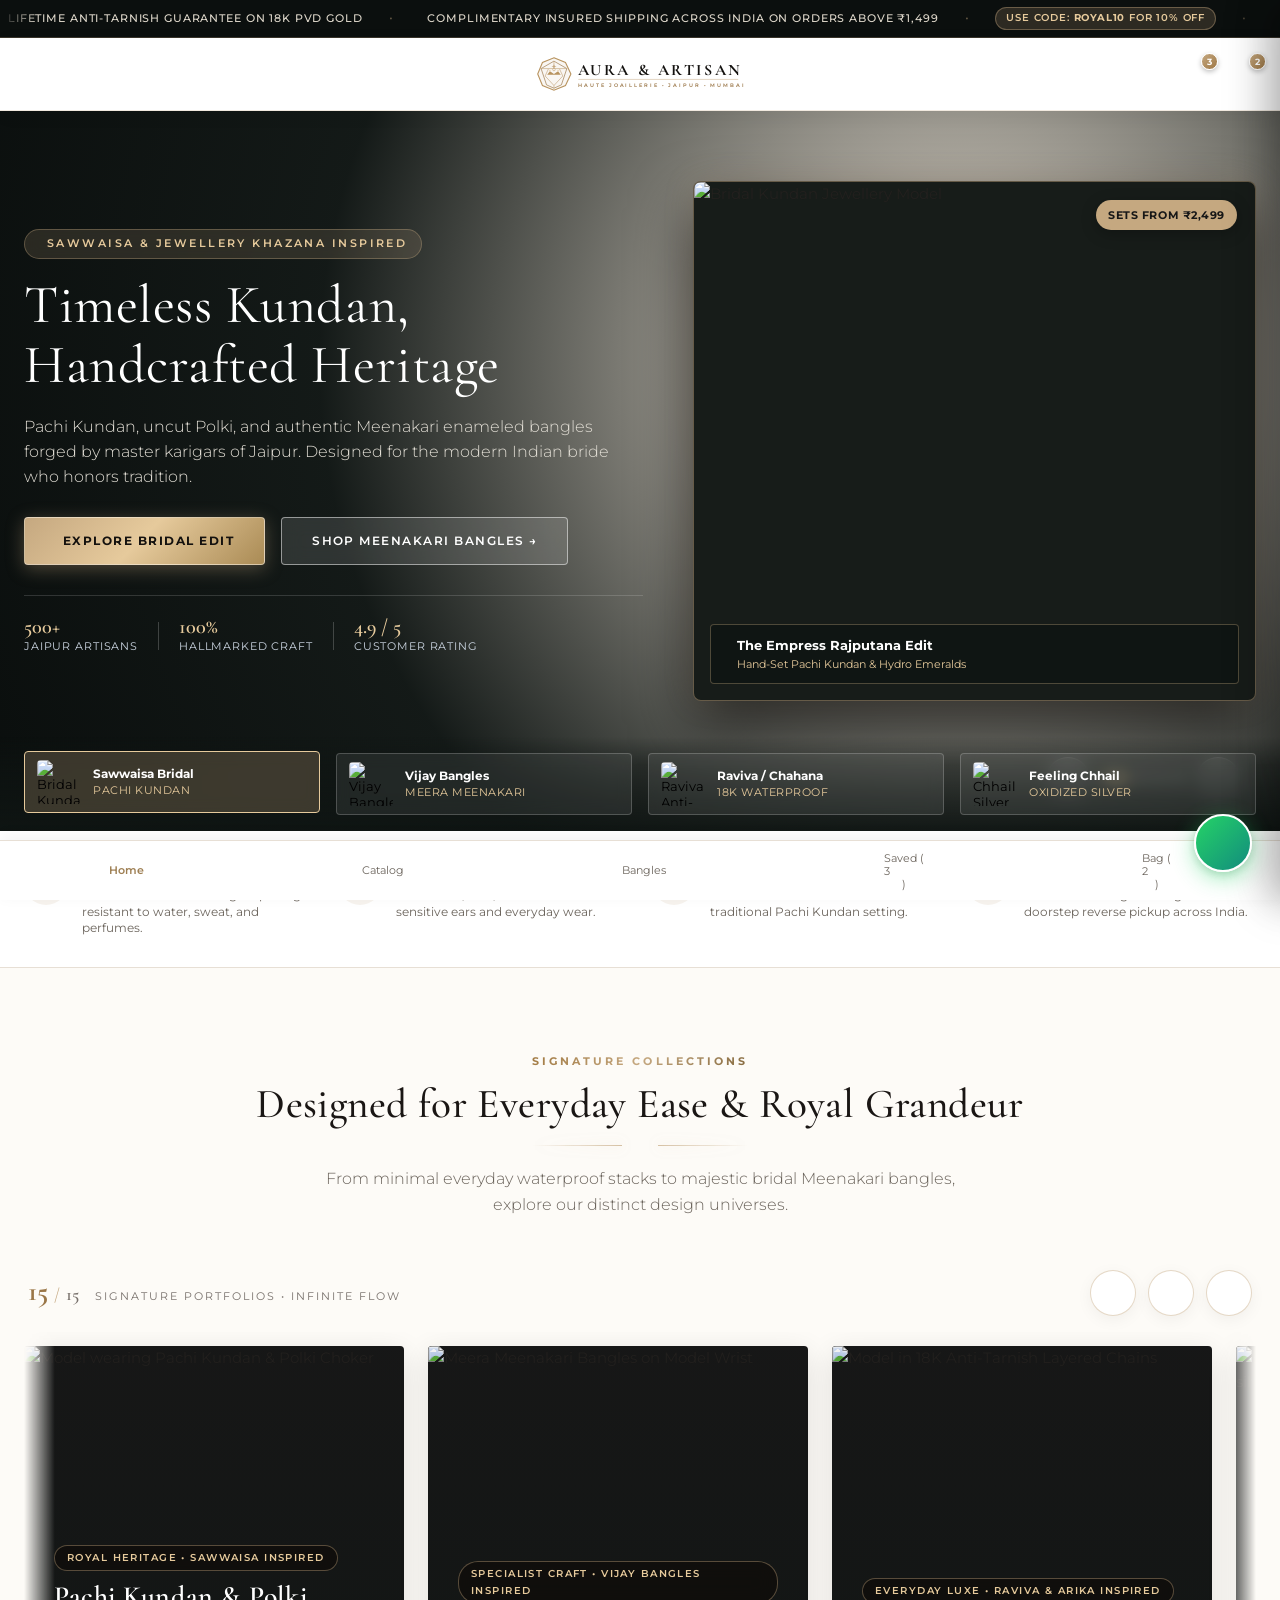
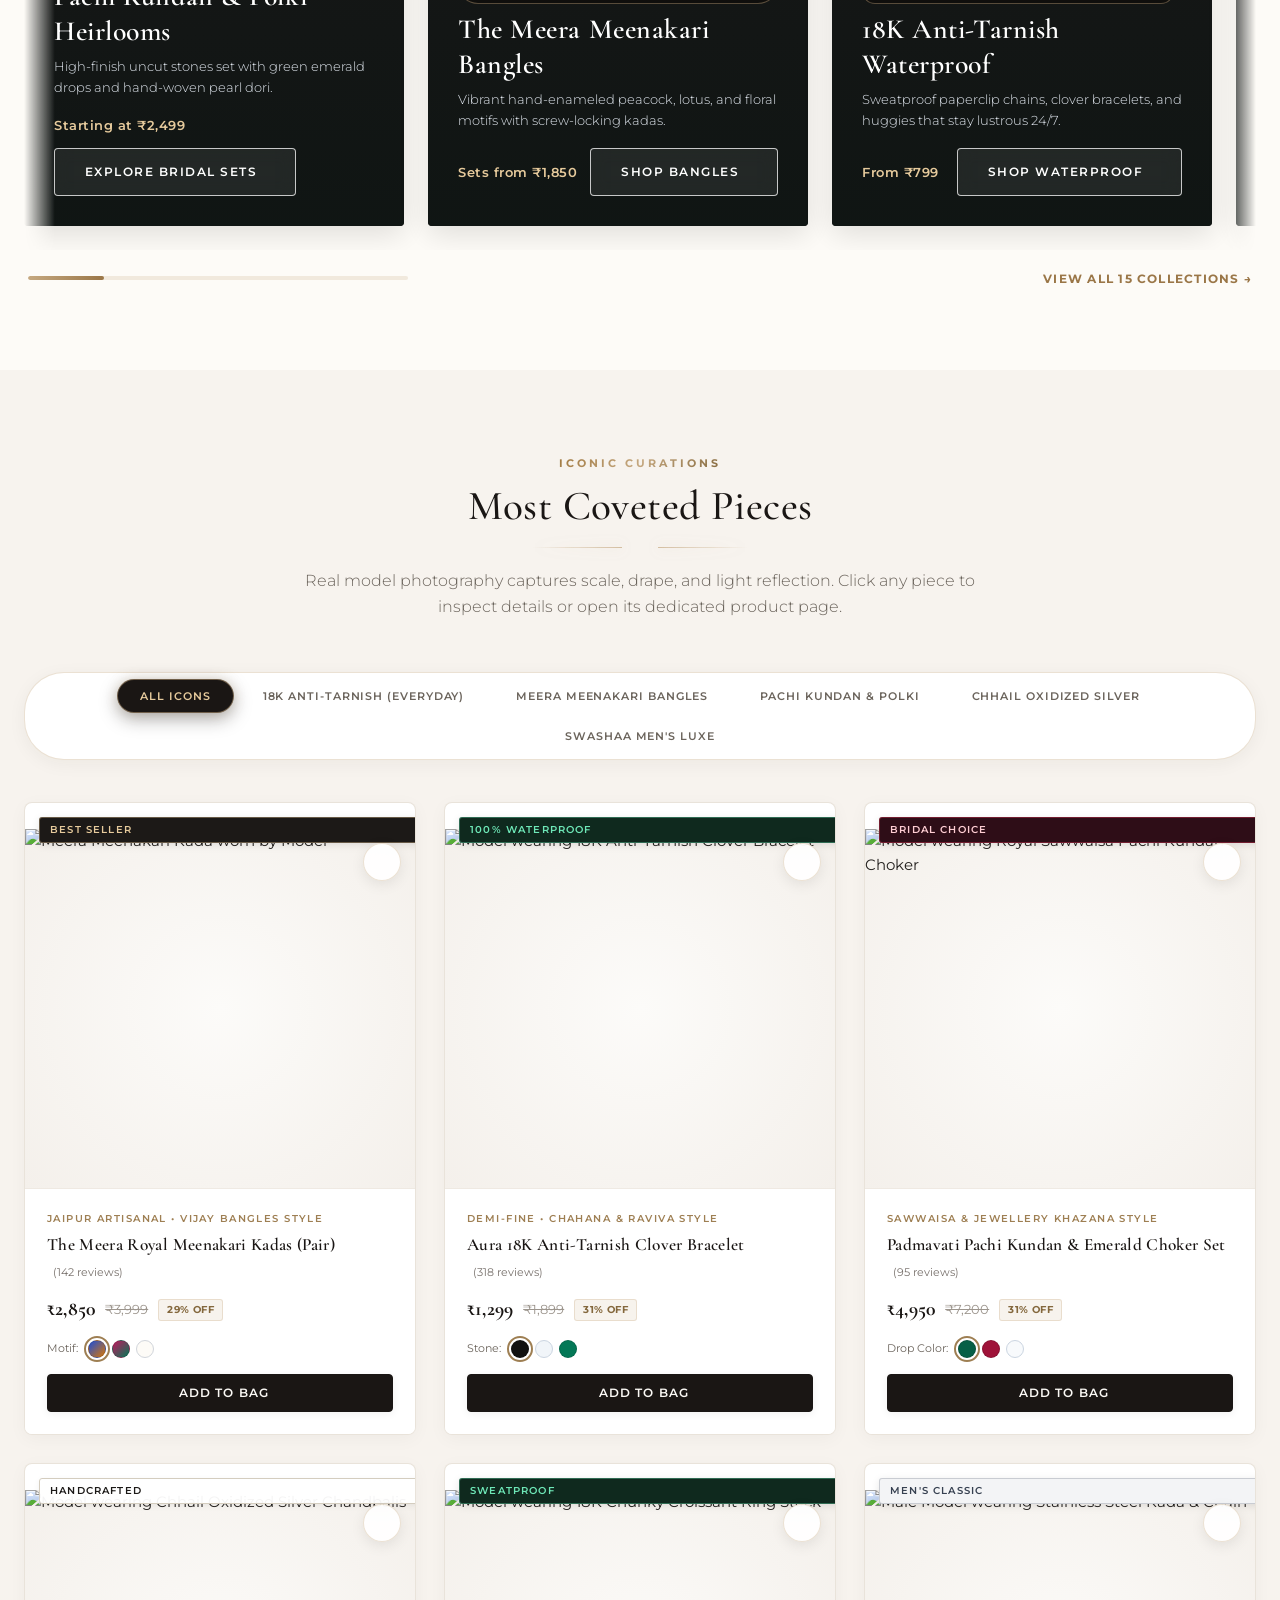
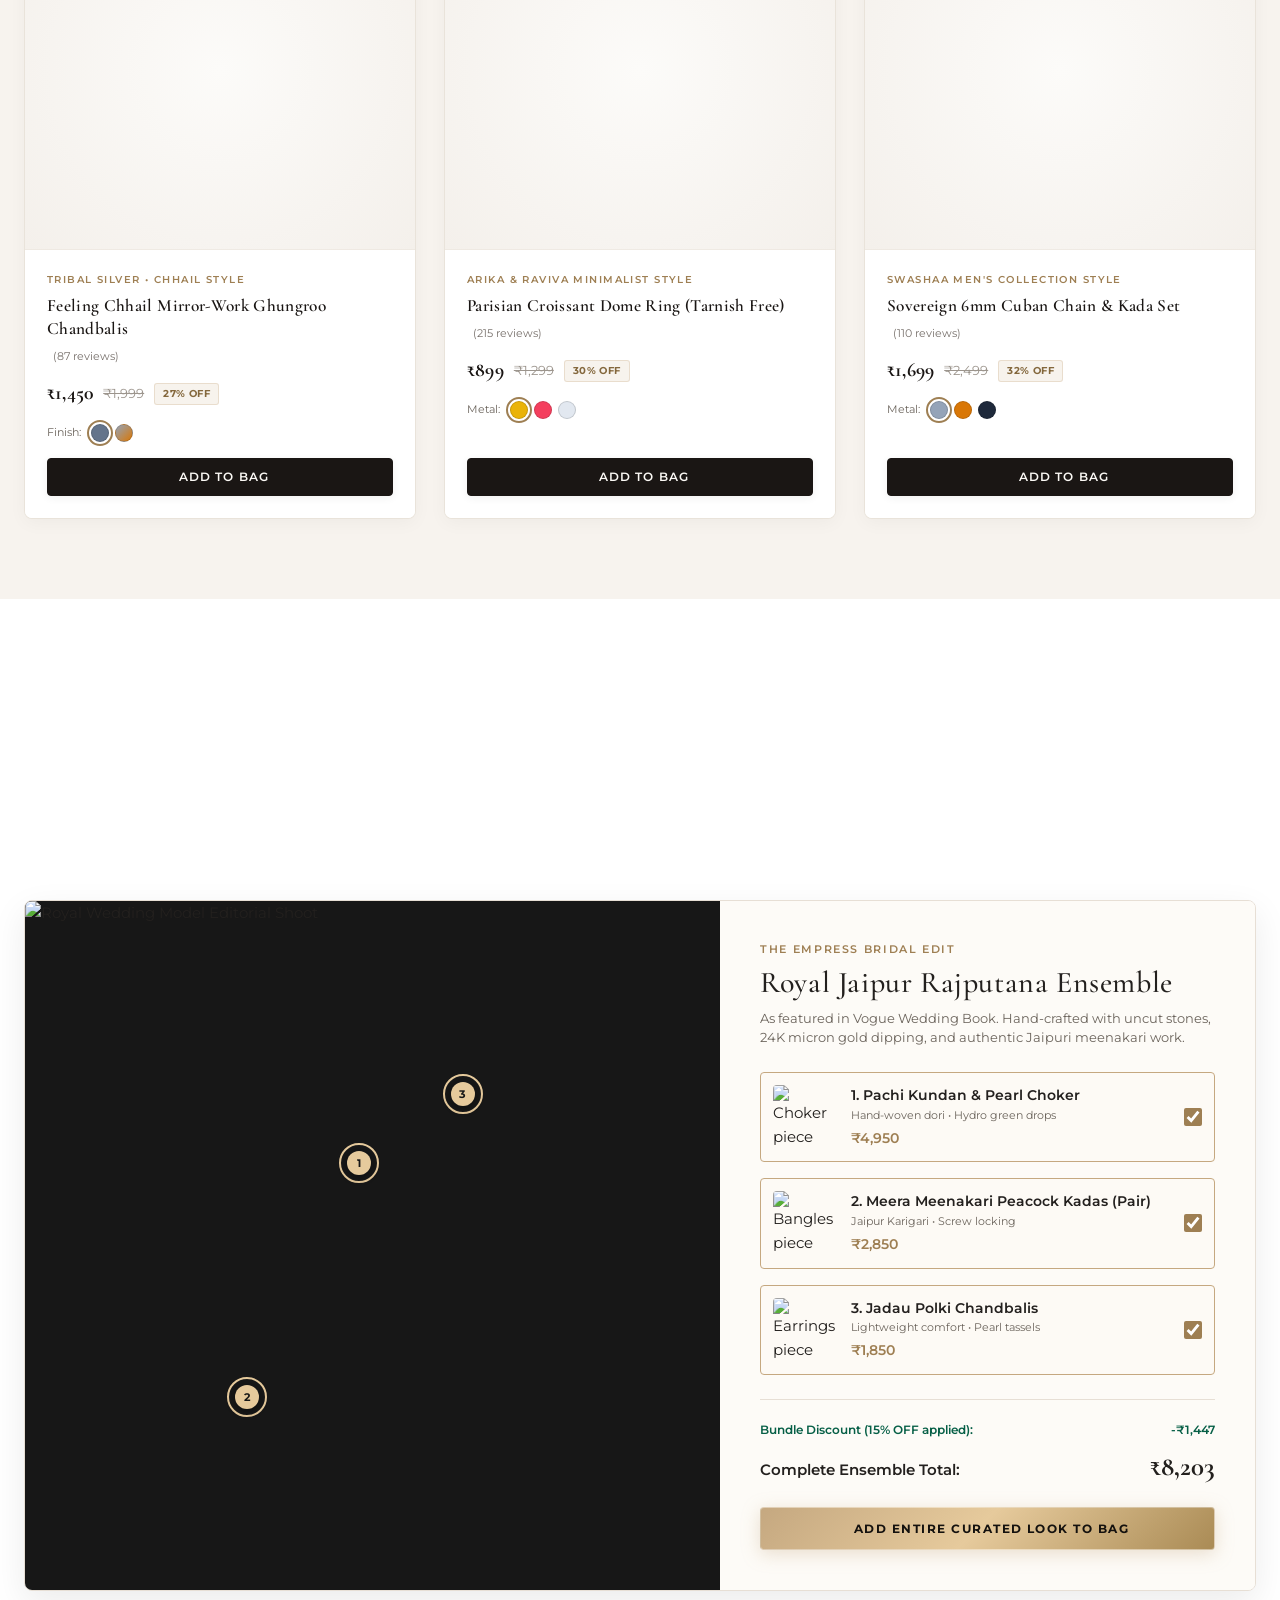
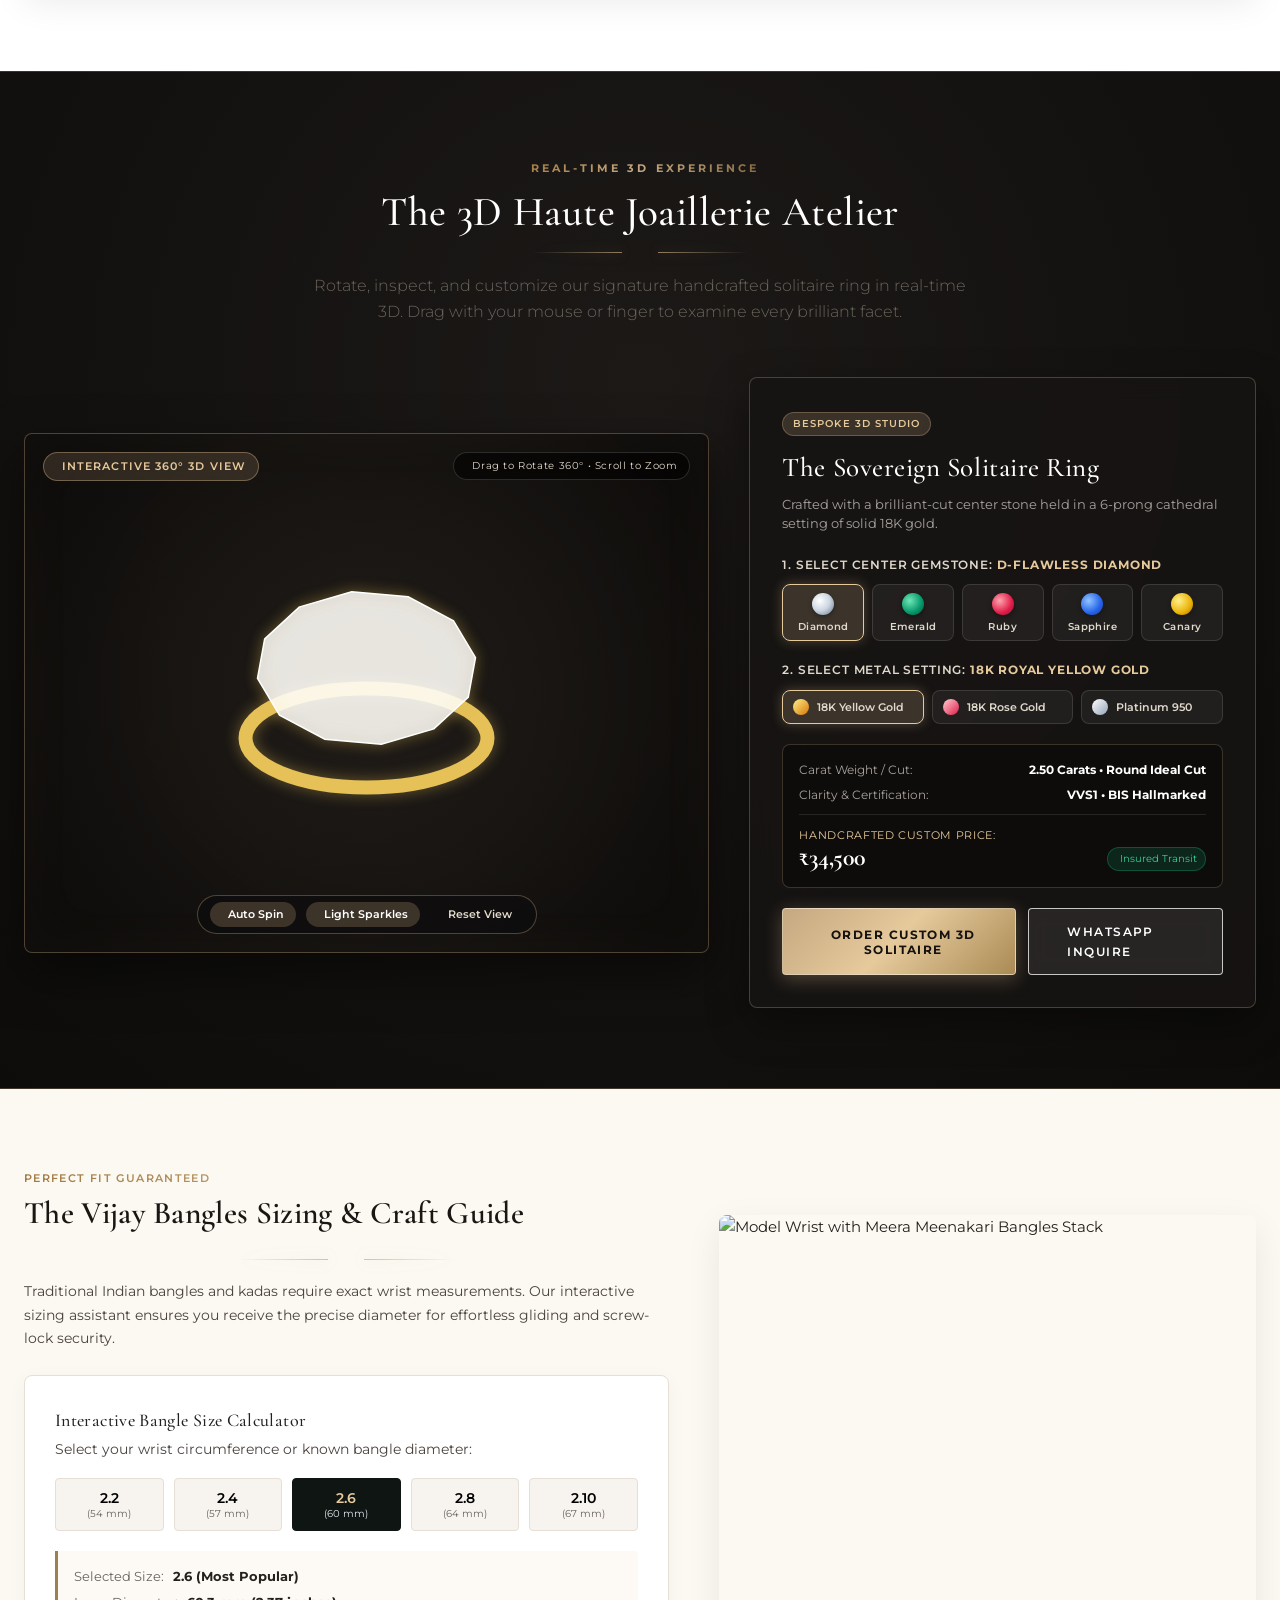
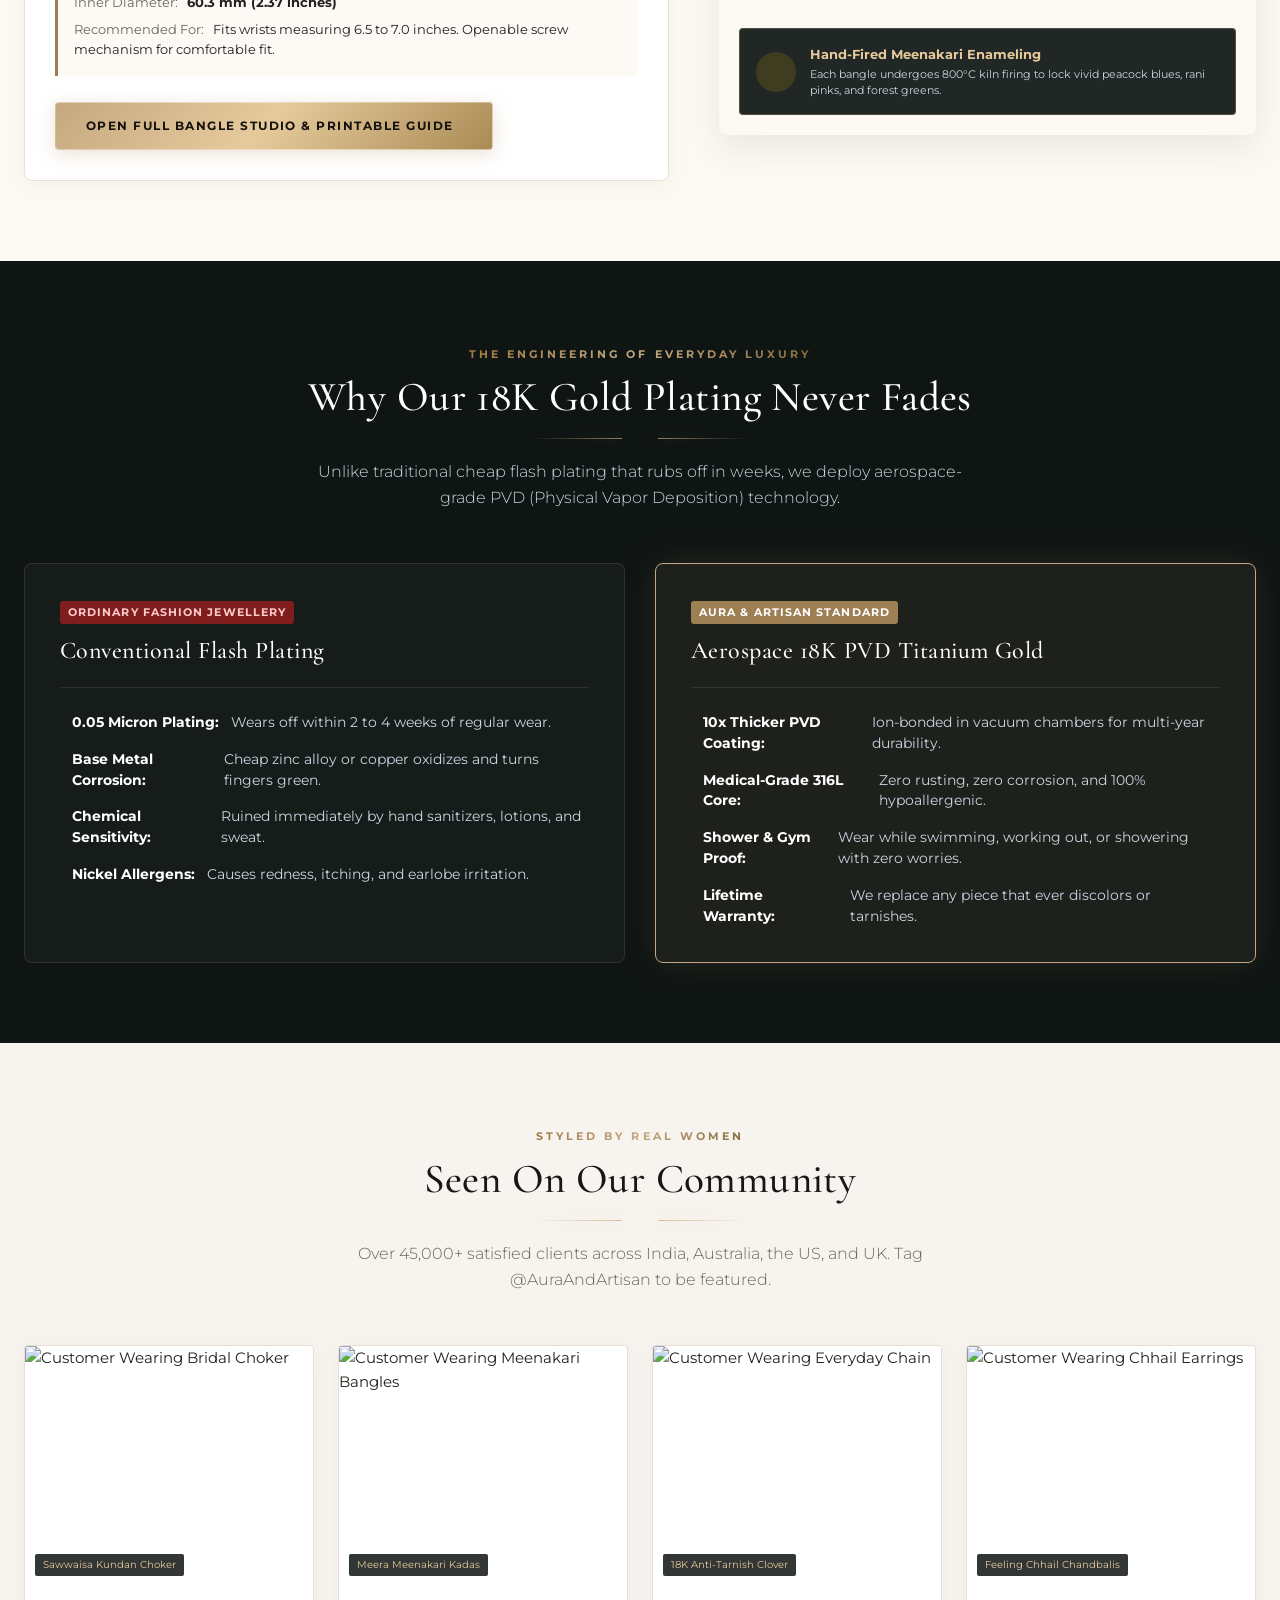
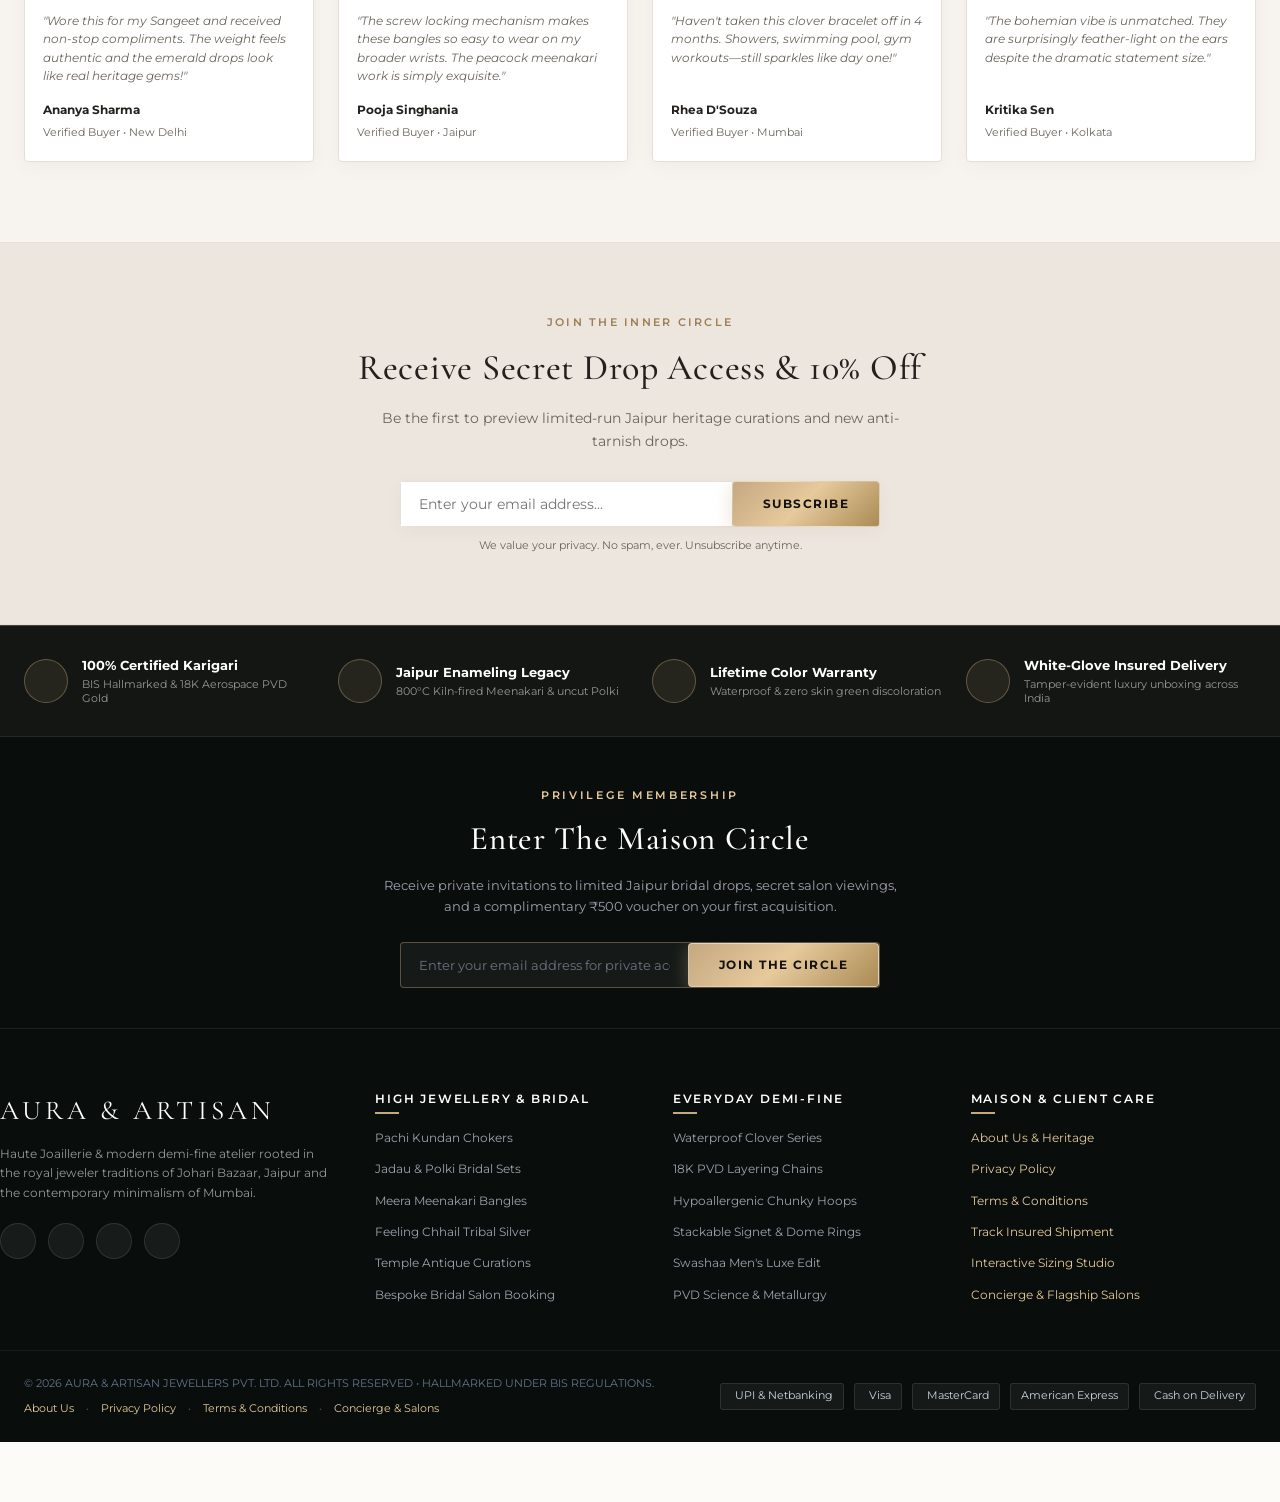
==== index.html @ bdaa9f3b "Fix broken Unsplash choker image and bump cache busters to v=7.7" ====
<!DOCTYPE html>
<html lang="en">
<head>
  <meta charset="UTF-8">
  <meta name="viewport" content="width=device-width, initial-scale=1.0">
  <title>AURA & ARTISAN | Royal Heritage & Demi-Fine Jewellery</title>
  <link rel="preconnect" href="https://fonts.googleapis.com">
  <link rel="preconnect" href="https://fonts.gstatic.com" crossorigin>
  <link href="https://fonts.googleapis.com/css2?family=Cormorant+Garamond:ital,wght@0,300;0,400;0,500;0,600;0,700;1,400&family=Montserrat:wght@300;400;500;600;700&display=swap" rel="stylesheet">
  <link href="https://cdn.jsdelivr.net/npm/remixicon@4.2.0/fonts/remixicon.css" rel="stylesheet">
  <link rel="stylesheet" href="styles.css?v=7.7">
    <style id="critical-tablet-nav">
    @media (max-width: 1400px) {
      .site-header {
        position: sticky !important;
        top: 0 !important;
        z-index: 999 !important;
      }
      .header-main {
        position: relative !important;
        height: 72px !important;
        padding: 0 16px !important;
        display: flex !important;
        align-items: center !important;
        justify-content: space-between !important;
      }
      .mobile-nav-toggle {
        display: inline-flex !important;
        align-items: center !important;
        justify-content: center !important;
        width: 44px !important;
        height: 44px !important;
        background: transparent !important;
        border: none !important;
        color: #1a1614 !important;
        font-size: 1.65rem !important;
        cursor: pointer !important;
        padding: 0 !important;
        flex-shrink: 0 !important;
        z-index: 10 !important;
      }
      .mobile-nav-toggle i {
        font-size: 1.65rem !important;
        color: #1a1614 !important;
      }
      .mobile-nav-toggle span {
        display: none !important;
      }
      .brand-logo {
        margin: 0 !important;
        position: absolute !important;
        left: 50% !important;
        transform: translateX(-50%) !important;
        height: 44px !important;
        max-width: calc(100% - 380px) !important;
        display: flex !important;
        align-items: center !important;
        justify-content: center !important;
        z-index: 5 !important;
      }
      .brand-logo-img,
      .brand-logo-svg,
      .brand-logo svg {
        max-width: 210px !important;
        height: 38px !important;
        width: auto !important;
        object-fit: contain !important;
      }
      .header-actions {
        margin-left: auto !important;
        gap: 8px !important;
        flex-shrink: 0 !important;
        z-index: 10 !important;
      }
            body.drawer-open .site-header {
        z-index: 100000 !important;
      }
      body.drawer-open .header-main > *:not(.desktop-nav) {
        opacity: 0.25 !important;
        pointer-events: none !important;
      }
      .desktop-nav.mobile-open {
        z-index: 100001 !important;
        background: #ffffff !important;
      }
      .mobile-nav-backdrop {
        z-index: 99999 !important;
      }
      .mobile-drawer-header {
        display: flex !important;
        align-items: center !important;
        justify-content: space-between !important;
        padding: max(20px, env(safe-area-inset-top, 24px)) 18px 16px 18px !important;
        background: #faf8f5 !important;
        border-bottom: 1px solid rgba(197, 168, 128, 0.25) !important;
        position: sticky !important;
        top: 0 !important;
        z-index: 10 !important;
        flex-shrink: 0 !important;
      }
      .mobile-drawer-brand {
        display: flex !important;
        flex-direction: column !important;
      }
      .mobile-drawer-brand span {
        font-family: 'Cormorant Garamond', Georgia, serif !important;
        font-size: 1.15rem !important;
        font-weight: 700 !important;
        letter-spacing: 2.2px !important;
        color: #141210 !important;
        text-transform: uppercase !important;
        line-height: 1.2 !important;
      }
      .mobile-drawer-brand small {
        font-size: 0.65rem !important;
        letter-spacing: 1.5px !important;
        color: #9a7647 !important;
        text-transform: uppercase !important;
      }
      .mobile-drawer-close {
        width: 36px !important;
        height: 36px !important;
        border-radius: 50% !important;
        border: 1px solid rgba(197, 168, 128, 0.35) !important;
        background: #ffffff !important;
        color: #1a1614 !important;
        font-size: 1.4rem !important;
        display: inline-flex !important;
        align-items: center !important;
        justify-content: center !important;
        cursor: pointer !important;
        line-height: 1 !important;
        padding: 0 !important;
      }
      .mobile-drawer-footer {
        display: flex !important;
        flex-direction: column !important;
        gap: 12px !important;
        padding: 20px 18px max(24px, env(safe-area-inset-bottom, 24px)) 18px !important;
        margin-top: auto !important;
        border-top: 1px solid rgba(197, 168, 128, 0.25) !important;
        background: #faf8f5 !important;
        flex-shrink: 0 !important;
      }
      .drawer-wa-btn {
        display: inline-flex !important;
        align-items: center !important;
        justify-content: center !important;
        gap: 8px !important;
        background: #25d366 !important;
        color: #ffffff !important;
        padding: 11px 16px !important;
        border-radius: 8px !important;
        font-size: 0.84rem !important;
        font-weight: 600 !important;
        text-decoration: none !important;
      }
      .drawer-sublinks {
        display: flex !important;
        align-items: center !important;
        justify-content: center !important;
        gap: 10px !important;
        font-size: 0.78rem !important;
        color: #7a7067 !important;
      }
      .drawer-sublinks a {
        color: #5a524a !important;
        text-decoration: none !important;
      }
      .desktop-nav:not(.mobile-open) {
        display: none !important;
      }
      .mobile-bottom-nav {
        display: flex !important;
      }
      body {
        padding-bottom: 60px !important;
      }
      .announcement-item:first-child,
      .announcement-right {
        display: none !important;
      }
      .announcement-content {
        justify-content: center !important;
        text-align: center !important;
      }
    }
    @media (max-width: 768px) {
      .header-main {
        height: 64px !important;
        padding: 0 12px !important;
        gap: 8px !important;
      }
      .mobile-nav-toggle {
        width: 38px !important;
        height: 38px !important;
        font-size: 1.55rem !important;
        z-index: 2 !important;
      }
      .mobile-nav-toggle i {
        font-size: 1.55rem !important;
      }
      /* In-flow flex positioning guarantees zero overlap with actions */
      .brand-logo {
        position: static !important;
        transform: none !important;
        left: auto !important;
        margin: 0 auto !important;
        flex: 1 1 auto !important;
        min-width: 0 !important;
        max-width: 100% !important;
        height: 40px !important;
        padding: 0 4px !important;
        overflow: hidden !important;
        text-align: center !important;
        display: flex !important;
        align-items: center !important;
        justify-content: center !important;
        z-index: 1 !important;
      }
      .brand-logo-img,
      .brand-logo-svg,
      .brand-logo svg {
        max-width: 100% !important;
        max-height: 30px !important;
        height: 30px !important;
        width: auto !important;
        object-fit: contain !important;
      }
      .header-actions {
        display: flex !important;
        align-items: center !important;
        gap: 4px !important;
        flex-shrink: 0 !important;
        margin-left: 0 !important;
        z-index: 2 !important;
      }
      #userAccountBtn {
        display: none !important;
      }
      .action-btn {
        width: 36px !important;
        height: 36px !important;
        font-size: 1.15rem !important;
        flex-shrink: 0 !important;
      }
      .badge-count {
        min-width: 15px !important;
        height: 15px !important;
        font-size: 0.60rem !important;
        top: -2px !important;
        right: -2px !important;
      }
    }
    @media (max-width: 380px) {
      .header-main {
        padding: 0 8px !important;
        gap: 4px !important;
      }
      .mobile-nav-toggle {
        width: 34px !important;
        height: 34px !important;
        font-size: 1.4rem !important;
      }
      .mobile-nav-toggle i {
        font-size: 1.4rem !important;
      }
      .brand-logo-img,
      .brand-logo-svg,
      .brand-logo svg {
        max-height: 25px !important;
        height: 25px !important;
      }
      .header-actions {
        gap: 2px !important;
      }
      .action-btn {
        width: 32px !important;
        height: 32px !important;
        font-size: 1.05rem !important;
      }
    }
  
      /* Guarantee 100% visibility of hero stats bar on mobile and tablet */
      @media (max-width: 768px) {
        .hero-text-box {
          display: flex !important;
          flex-direction: column !important;
          width: 100% !important;
        }
        .hero-subhead { order: 1 !important; }
        .hero-title { order: 2 !important; font-size: 2.1rem !important; }
        .hero-desc { order: 3 !important; }
        .hero-stats {
          order: 4 !important;
          display: flex !important;
          align-items: center !important;
          justify-content: space-between !important;
          width: 100% !important;
          gap: 6px !important;
          margin: 4px 0 18px 0 !important;
          padding: 12px 10px !important;
          background: rgba(15, 21, 19, 0.88) !important;
          border: 1px solid rgba(197, 168, 128, 0.35) !important;
          border-radius: 8px !important;
          visibility: visible !important;
          opacity: 1 !important;
        }
        .hero-stats .stat-item {
          display: flex !important;
          flex-direction: column !important;
          align-items: center !important;
          text-align: center !important;
          flex: 1 1 0 !important;
          min-width: 0 !important;
        }
        .hero-stats .stat-num {
          font-family: 'Cormorant Garamond', Georgia, serif !important;
          font-size: 1.08rem !important;
          font-weight: 700 !important;
          color: #e6ca9c !important;
          white-space: nowrap !important;
        }
        .hero-stats .stat-lbl {
          font-family: 'Montserrat', sans-serif !important;
          font-size: 0.58rem !important;
          color: #cbd5e1 !important;
          text-transform: uppercase !important;
          text-align: center !important;
          white-space: normal !important;
        }
        .hero-stats .stat-divider {
          display: block !important;
          width: 1px !important;
          height: 22px !important;
          background: rgba(197, 168, 128, 0.35) !important;
        }
        .hero-cta-group { order: 5 !important; }
        .hero-model-showcase { order: 6 !important; }
      }
      @media (min-width: 769px) and (max-width: 1024px) {
        .hero-stats {
          display: flex !important;
          align-items: center !important;
          justify-content: space-between !important;
          width: 100% !important;
          padding: 14px 16px !important;
          background: rgba(15, 21, 19, 0.72) !important;
          border: 1px solid rgba(197, 168, 128, 0.3) !important;
          border-radius: 8px !important;
          visibility: visible !important;
          opacity: 1 !important;
        }
        .hero-stats .stat-item {
          display: flex !important;
          flex-direction: column !important;
          align-items: center !important;
          flex: 1 1 0 !important;
        }
        .hero-stats .stat-num {
          font-size: 1.20rem !important;
          color: #e6ca9c !important;
          font-weight: 700 !important;
        }
        .hero-stats .stat-lbl {
          font-size: 0.64rem !important;
          color: #cbd5e1 !important;
          text-align: center !important;
        }
      }

    </style>
</head>
<body class="mode-hifi">

  <!-- TOP WIREFRAME / UX TOOLBAR -->
  <aside class="ux-control-bar" id="uxToolbar">
    <div class="ux-control-inner">
      <div class="ux-status-tag">
        <span class="pulse-dot"></span>
        <span class="status-label">UX Architecture & Prototype</span>
      </div>
      <div class="reference-badge">
        <i class="ri-compass-3-line"></i>
        <span>Synthesized from 8 Benchmark Stores: Arika, Raviva, Chhail, Sawwaisa, Swashaa, Chahana, Jewellery Khazana, Vijay Bangles</span>
      </div>
      <div class="ux-toggle-wrapper">
        <span class="toggle-hint">View Mode:</span>
        <button id="viewToggleBtn" class="mode-toggle-btn" title="Toggle between UX Wireframe schematic and High-Fidelity Visuals">
          <i class="ri-layout-masonry-line" id="toggleIcon"></i>
          <span id="toggleText">Switch to Wireframe Mode</span>
        </button>
        <button id="uxNotesBtn" class="ux-notes-btn" title="View Design Architecture Notes">
          <i class="ri-file-list-3-line"></i> Architecture Spec
        </button>
      </div>
    </div>
  </aside>

    <!-- 1. ANNOUNCEMENT BAR (Smooth Horizontal Marquee Ticker) -->
  <div class="announcement-bar">
    <div class="announcement-inner">
      <div class="announcement-ticker-track">
        <div class="ticker-content">
          <span class="ticker-item"><i class="ri-sparkling-2-line"></i> Lifetime Anti-Tarnish Guarantee on 18K PVD Gold</span>
          <span class="ticker-divider">&bull;</span>
          <span class="ticker-item"><i class="ri-truck-line"></i> Complimentary Insured Shipping Across India on Orders Above ₹1,499</span>
          <span class="ticker-divider">&bull;</span>
          <span class="ticker-item"><span class="code-pill">Use Code: <strong>ROYAL10</strong> for 10% Off</span></span>
          <span class="ticker-divider">&bull;</span>
          <span class="ticker-item"><i class="ri-vip-crown-2-line"></i> Authentic Hand-Fired Jaipur Meenakari &amp; Kundan Karigari</span>
          <span class="ticker-divider">&bull;</span>
          <span class="ticker-item"><i class="ri-shield-check-line"></i> 100% Hypoallergenic &bull; Zero Skin Discoloration</span>
          <span class="ticker-divider">&bull;</span>
          <span class="ticker-item"><i class="ri-arrow-left-right-line"></i> 7-Day Sizing Exchanges on All Kadas &amp; Bangles</span>
          <span class="ticker-divider">&bull;</span>
        </div>
        <div class="ticker-content" aria-hidden="true">
          <span class="ticker-item"><i class="ri-sparkling-2-line"></i> Lifetime Anti-Tarnish Guarantee on 18K PVD Gold</span>
          <span class="ticker-divider">&bull;</span>
          <span class="ticker-item"><i class="ri-truck-line"></i> Complimentary Insured Shipping Across India on Orders Above ₹1,499</span>
          <span class="ticker-divider">&bull;</span>
          <span class="ticker-item"><span class="code-pill">Use Code: <strong>ROYAL10</strong> for 10% Off</span></span>
          <span class="ticker-divider">&bull;</span>
          <span class="ticker-item"><i class="ri-vip-crown-2-line"></i> Authentic Hand-Fired Jaipur Meenakari &amp; Kundan Karigari</span>
          <span class="ticker-divider">&bull;</span>
          <span class="ticker-item"><i class="ri-shield-check-line"></i> 100% Hypoallergenic &bull; Zero Skin Discoloration</span>
          <span class="ticker-divider">&bull;</span>
          <span class="ticker-item"><i class="ri-arrow-left-right-line"></i> 7-Day Sizing Exchanges on All Kadas &amp; Bangles</span>
          <span class="ticker-divider">&bull;</span>
        </div>
      </div>

      <div class="announcement-right">
        <div class="currency-picker">
          <i class="ri-global-line"></i>
          <select id="currencySelect" aria-label="Currency Selector">
            <option value="INR" selected>INR (₹)</option>
            <option value="USD">USD ($)</option>
            <option value="AUD">AUD (A$)</option>
            <option value="GBP">GBP (£)</option>
            <option value="EUR">EUR (€)</option>
          </select>
        </div>
        <a href="contact.html#track-order" class="top-link"><i class="ri-truck-line"></i> Track Order</a>
      </div>
    </div>
  </div>

  <!-- 2. STICKY LUXURY NAVIGATION BAR -->
  <header class="site-header" id="siteHeader">
    <div class="container header-main">
      <button class="mobile-nav-toggle" id="mobileMenuBtn" aria-label="Toggle Navigation">
        <i class="ri-menu-2-line"></i>
        <span>Menu</span>
      </button>

      <a href="index.html" class="brand-logo" aria-label="Aura and Artisan Haute Joaillerie">
        <svg class="brand-logo-svg" viewBox="0 0 310 56" width="280" height="46" fill="none" xmlns="http://www.w3.org/2000/svg">
          <g transform="translate(3, 3)">
            <polygon points="25,1 42,8 50,25 42,42 25,49 8,42 1,25 8,8" stroke="#b8935e" stroke-width="1.6" fill="rgba(197, 168, 128, 0.10)" />
            <polygon points="25,6 44,17 36,41 25,46 14,41 6,17" stroke="#9a7647" stroke-width="1.1" fill="none" opacity="0.90" />
            <polygon points="17,17 33,17 38,28 25,42 12,28" stroke="#c5a880" stroke-width="1.0" fill="none" />
            <line x1="25" y1="6" x2="25" y2="17" stroke="#c5a880" stroke-width="1.0" />
            <line x1="17" y1="17" x2="6" y2="17" stroke="#c5a880" stroke-width="1.0" />
            <line x1="33" y1="17" x2="44" y2="17" stroke="#c5a880" stroke-width="1.0" />
            <line x1="25" y1="42" x2="25" y2="46" stroke="#c5a880" stroke-width="1.0" />
            <path d="M15 26 L19 21 L25 25 L31 21 L35 26 Z" fill="#b8935e" />
            <circle cx="19" cy="20" r="1.3" fill="#eed8b7" />
            <circle cx="25" cy="18.5" r="1.8" fill="#ffffff" stroke="#b8935e" stroke-width="0.8" />
            <circle cx="31" cy="20" r="1.3" fill="#eed8b7" />
            <path d="M25 10 Q25 14 21 14 Q25 14 25 18 Q25 14 29 14 Q25 14 25 10 Z" fill="#c5a880" />
          </g>
          <text x="63" y="30" font-family="'Cormorant Garamond', Georgia, 'Times New Roman', serif" font-size="23.5" font-weight="700" letter-spacing="3.8px" fill="#141210">AURA &amp; ARTISAN</text>
          <line x1="64" y1="36" x2="300" y2="36" stroke="#c5a880" stroke-width="1.0" opacity="0.70" />
          <text x="64" y="47" font-family="'Montserrat', -apple-system, sans-serif" font-size="7.4" font-weight="600" letter-spacing="2.8px" fill="#9a7647">HAUTE JOAILLERIE &bull; JAIPUR &bull; MUMBAI</text>
        </svg>
      </a>

            <nav class="desktop-nav" id="desktopNav">
        <!-- Mobile & Tablet Slide Drawer Header -->
        <div class="mobile-drawer-header">
          <div class="mobile-drawer-brand">
            <span>Aura &amp; Artisan</span>
            <small>Haute Joaillerie &bull; Jaipur</small>
          </div>
          <button class="mobile-drawer-close" id="mobileDrawerClose" aria-label="Close Navigation">&times;</button>
        </div>
        <ul class="nav-links">
          <li><a href="index.html" class="nav-link active">Home</a></li>
          <li class="has-mega-menu">
            <a href="collections.html" class="nav-link">Collections <i class="ri-arrow-down-s-line"></i></a>
            <div class="mega-menu">
              <div class="mega-menu-inner container">
                
                <!-- Col 1: Heritage & Bridal -->
                <div class="mega-col">
                  <div class="mega-heading-wrap">
                    <a href="collections.html?cat=kundan" class="mega-heading-link" title="Explore Heritage &amp; Bridal Collections">
                      <span class="mega-heading-title">Heritage &amp; Bridal</span>
                      <i class="ri-arrow-right-up-line"></i>
                    </a>
                    <a href="collections.html?cat=kundan" class="mega-brand-badge badge-heritage" title="Sawwaisa &amp; Khazana Archival Curation">
                      <i class="ri-sparkling-fill"></i> Sawwaisa / Khazana
                    </a>
                  </div>
                  <ul class="mega-links-list">
                    <li><a href="collections.html?cat=kundan"><span class="gem-bullet">✦</span> Pachi Kundan Chokers</a></li>
                    <li><a href="collections.html?cat=kundan"><span class="gem-bullet">✦</span> Jadau &amp; Polki Bridal Sets</a></li>
                    <li><a href="collections.html?cat=navratna"><span class="gem-bullet">✦</span> Navratna Vedic Gems</a></li>
                    <li><a href="collections.html?cat=hathphool"><span class="gem-bullet">✦</span> Rajkumari Jadau Hathphool</a></li>
                    <li><a href="collections.html?cat=hair-jewels"><span class="gem-bullet">✦</span> Noor-E-Passa &amp; Tikkas</a></li>
                    <li><a href="collections.html?cat=temple"><span class="gem-bullet">✦</span> Temple Antique Jewellery</a></li>
                    <li><a href="collections.html?cat=bangles"><span class="gem-bullet">✦</span> Royal Bridal Chuda Sets</a></li>
                  </ul>
                </div>

                <!-- Col 2: Everyday Anti-Tarnish -->
                <div class="mega-col">
                  <div class="mega-heading-wrap">
                    <a href="anti-tarnish.html" class="mega-heading-link" title="Explore Everyday Anti-Tarnish Collections">
                      <span class="mega-heading-title">Everyday Anti-Tarnish</span>
                      <i class="ri-arrow-right-up-line"></i>
                    </a>
                    <a href="anti-tarnish.html" class="mega-brand-badge badge-modern" title="Raviva, Chahana &amp; Arika Modern Luxe">
                      <i class="ri-drop-fill"></i> Raviva / Chahana / Arika
                    </a>
                  </div>
                  <ul class="mega-links-list">
                    <li><a href="anti-tarnish.html"><span class="gem-bullet">✦</span> Waterproof Paperclip Chains</a></li>
                    <li><a href="collections.html?cat=rosegold"><span class="gem-bullet">✦</span> Gulabi Rose Gold &amp; Tourmaline</a></li>
                    <li><a href="collections.html?cat=moissanite"><span class="gem-bullet">✦</span> Dewdrop VVS1 Moissanite</a></li>
                    <li><a href="collections.html?cat=diamonds"><span class="gem-bullet">✦</span> Solitaire Lab Diamonds</a></li>
                    <li><a href="anti-tarnish.html"><span class="gem-bullet">✦</span> Four-Leaf Clover Bracelets</a></li>
                    <li><a href="anti-tarnish.html"><span class="gem-bullet">✦</span> Hypoallergenic Chunky Hoops</a></li>
                    <li><a href="anti-tarnish.html"><span class="gem-bullet">✦</span> 18K PVD Stackable Rings</a></li>
                    <li><a href="collections.html?cat=talismans"><span class="gem-bullet">✦</span> Noor Evil Eye Talismans</a></li>
                  </ul>
                </div>

                <!-- Col 3: Signature Artisanal -->
                <div class="mega-col">
                  <div class="mega-heading-wrap">
                    <a href="bangles-guide.html" class="mega-heading-link" title="Explore Signature Artisanal Bangles &amp; Kadas">
                      <span class="mega-heading-title">Signature Artisanal</span>
                      <i class="ri-arrow-right-up-line"></i>
                    </a>
                    <a href="bangles-guide.html" class="mega-brand-badge badge-craft" title="Vijay Bangles &amp; Chhail Tribal Craft">
                      <i class="ri-fire-fill"></i> Vijay Bangles / Chhail
                    </a>
                  </div>
                  <ul class="mega-links-list">
                    <li><a href="bangles-guide.html"><span class="gem-bullet">✦</span> Meera Meenakari Bangles (Jaipur)</a></li>
                    <li><a href="bangles-guide.html"><span class="gem-bullet">✦</span> Handcrafted Brass &amp; Lac Kadas</a></li>
                    <li><a href="collections.html?cat=oxidized"><span class="gem-bullet">✦</span> Feeling Chhail 925 Tribal Silver</a></li>
                    <li><a href="collections.html?cat=oxidized"><span class="gem-bullet">✦</span> Afghani &amp; Chandbali Jhumkas</a></li>
                    <li><a href="bangles-guide.html"><span class="gem-bullet">✦</span> Interactive Bangle Size Studio</a></li>
                  </ul>
                </div>

                <!-- Col 4: Unisex & Men's Luxe -->
                <div class="mega-col">
                  <div class="mega-heading-wrap">
                    <a href="collections.html?cat=men" class="mega-heading-link" title="Explore Swashaa Men's Luxe Edit">
                      <span class="mega-heading-title">Unisex &amp; Men's Luxe</span>
                      <i class="ri-arrow-right-up-line"></i>
                    </a>
                    <a href="collections.html?cat=men" class="mega-brand-badge badge-men" title="Swashaa Modern Men's Edit">
                      <i class="ri-shield-fill"></i> Swashaa Edit
                    </a>
                  </div>
                  <ul class="mega-links-list">
                    <li><a href="collections.html?cat=men"><span class="gem-bullet">✦</span> Cuban Link Chains &amp; Kadas</a></li>
                    <li><a href="collections.html?cat=men"><span class="gem-bullet">✦</span> Brushed Matte Signet Rings</a></li>
                    <li><a href="collections.html?cat=men"><span class="gem-bullet">✦</span> Sleek Stainless Steel Cuffs</a></li>
                  </ul>
                </div>

                <!-- Col 5: 100% Clickable Featured Curation Card -->
                <a href="collections.html?cat=kundan" class="mega-feature-card" title="Explore The Royal Rajputana Bridal Edit">
                  <div class="mega-img-wrap">
                    <img src="https://images.unsplash.com/photo-1617038220319-276d3cfab638?auto=format&fit=crop&w=600&q=80" alt="Royal Wedding Edit Model" loading="lazy">
                    <div class="mega-badge">Featured Edit</div>
                  </div>
                  <div class="mega-feature-text">
                    <h5>The Royal Rajputana Bridal Edit</h5>
                    <p>Hand-set uncut Polki &amp; Meenakari work inspired by Jaipur's royal court.</p>
                    <span class="link-arrow">Discover Curation <i class="ri-arrow-right-line"></i></span>
                  </div>
                </a>

              </div>

              <!-- Quick-Access Directory Utility Bar -->
              <div class="mega-menu-footer">
                <div class="mega-footer-inner container">
                  <div class="mega-footer-title">
                    <i class="ri-compass-3-line"></i> <span>Haute Joaillerie Directory</span>
                  </div>
                  <div class="mega-footer-actions">
                    <a href="collections.html" class="mega-action-pill highlight">
                      <i class="ri-apps-2-line"></i> View All 15 Collections
                    </a>
                    <a href="bangles-guide.html" class="mega-action-pill">
                      <i class="ri-ruler-line"></i> Bangle Size Studio
                    </a>
                    <a href="anti-tarnish.html" class="mega-action-pill">
                      <i class="ri-shield-check-line"></i> Lifetime Guarantee
                    </a>
                    <a href="https://wa.me/919876543210?text=Hello%20Aura%20and%20Artisan%20Concierge" class="mega-action-pill wa" target="_blank" rel="noopener">
                      <i class="ri-whatsapp-line"></i> WhatsApp Concierge
                    </a>
                  </div>
                </div>
              </div>

            </div>
          </li>
          <li><a href="anti-tarnish.html" class="nav-link">Anti-Tarnish Daily</a></li>
          <li><a href="bangles-guide.html" class="nav-link">Meenakari Bangles</a></li>
          <li><a href="about.html" class="nav-link">The Craft</a></li>
          <li><a href="contact.html" class="nav-link">Contact Us</a></li>
                </ul>
        <!-- Mobile & Tablet Slide Drawer Footer -->
        <div class="mobile-drawer-footer">
          <a href="https://wa.me/919876543210?text=Hello%20Aura%20and%20Artisan" class="drawer-wa-btn" target="_blank" rel="noopener">
            <i class="ri-whatsapp-line"></i> Order via WhatsApp
          </a>
          <div class="drawer-sublinks">
            <a href="contact.html">Track Order</a>
            <span>&bull;</span>
            <a href="contact.html">Boutiques</a>
            <span>&bull;</span>
            <a href="contact.html">Concierge</a>
          </div>
        </div>
      </nav>

      <div class="header-actions">
        <button class="action-btn" id="searchTriggerBtn" onclick="openSearch()" aria-label="Search Catalog" title="Search">
          <i class="ri-search-line"></i>
        </button>
        <a href="contact.html" class="action-btn" id="userAccountBtn" aria-label="User Account" title="Account">
          <i class="ri-user-3-line"></i>
        </a>
        <button class="action-btn wishlist-btn" id="wishlistBtn" onclick="openWishlist()" aria-label="Wishlist" title="Wishlist">
          <i class="ri-heart-line"></i>
          <span class="badge-count wishlist-count">3</span>
        </button>
        <button class="action-btn cart-btn" id="cartTriggerBtn" onclick="openCart()" aria-label="Shopping Bag" title="Cart">
          <i class="ri-shopping-bag-2-line"></i>
          <span class="badge-count cart-count" id="cartCountBadge">2</span>
        </button>
      </div>
    </div>

    <!-- Dropdown Search Bar -->
    <div class="header-search-tray" id="searchTray">
      <div class="container search-tray-inner">
        <i class="ri-search-line search-icon"></i>
        <input type="text" id="searchInput" placeholder="Search for Meenakari bangles, clover bracelets, Kundan chokers, anti-tarnish rings..." autocomplete="off">
        <button class="search-close" id="searchCloseBtn"><i class="ri-close-line"></i></button>
      </div>
      <div class="search-popular-tags container">
        <span>Popular Searches:</span>
        <button class="tag-btn" onclick="filterSearch('Meenakari')">Meera Meenakari Bangles</button>
        <button class="tag-btn" onclick="filterSearch('Anti-Tarnish')">Waterproof Clover</button>
        <button class="tag-btn" onclick="filterSearch('Kundan')">Pachi Kundan Choker</button>
        <button class="tag-btn" onclick="filterSearch('Oxidized')">Chhail Silver Jhumkas</button>
      </div>
    </div>
  </header>

  <!-- UX WIREFRAME CALLOUT OVERLAY -->
  <section class="wireframe-annotation-hero">
    <div class="container">
      <div class="wf-banner-card">
        <div class="wf-badge-tag"><i class="ri-layout-top-line"></i> WIREFRAME BLUEPRINT & MULTI-PAGE ARCHITECTURE</div>
        <h3>E-Commerce UX Wireframe: High-Converting Jewellery Multi-Page Ecosystem</h3>
        <p>Combining the conversion mechanics of high-growth D2C brands (Swashaa, Arika, Chahana) with the editorial aura and cultural authority of luxury heritage jewellers (Sawwaisa, Vijay Bangles, Jewellery Khazana, Chhail).</p>
        <div class="wf-pillars-grid">
          <div class="wf-pillar">
            <strong>1. Multiple Dedicated Pages</strong>
            <span><a href="index.html" style="color: #60a5fa; text-decoration: underline;">Home</a>, <a href="collections.html" style="color: #60a5fa; text-decoration: underline;">Catalog</a>, <a href="product-detail.html" style="color: #60a5fa; text-decoration: underline;">Product Detail</a>, <a href="bangles-guide.html" style="color: #60a5fa; text-decoration: underline;">Bangles Studio</a>, <a href="anti-tarnish.html" style="color: #60a5fa; text-decoration: underline;">18K Waterproof</a>, <a href="about.html" style="color: #60a5fa; text-decoration: underline;">The Craft</a>, <a href="contact.html" style="color: #60a5fa; text-decoration: underline;">Concierge</a>.</span>
          </div>
          <div class="wf-pillar">
            <strong>2. High-Fashion Hero Banner Carousel</strong>
            <span>Multi-slide editorial carousel featuring authentic model photography matching each signature collection.</span>
          </div>
          <div class="wf-pillar">
            <strong>3. Sizing & Fit Assurance</strong>
            <span>Interactive Bangle & Chuda sizing calculator directly addresses #1 return driver in Indian jewellery.</span>
          </div>
          <div class="wf-pillar">
            <strong>4. Trust & Material Transparency</strong>
            <span>Explicit badges for PVD 18K Gold, 316L Stainless Steel, 925 Silver, Hypoallergenic & Nickel-Free.</span>
          </div>
        </div>
      </div>
    </div>
  </section>

  <main>
    <!-- =====================================================================
         3. HERO SECTION WITH RICH MODEL PHOTOGRAPHY BANNER CAROUSEL
         ===================================================================== -->
    <section class="hero-section">
      <div class="hero-slides-wrapper" id="heroSlider">
        
        <!-- BANNER SLIDE 1: Royal Heritage Kundan & Polki (Sawwaisa & Jewellery Khazana) -->
        <div class="hero-slide active">
          <div class="container hero-split-grid">
            <!-- Left: Editorial Story & CTAs -->
            <div class="hero-text-box">
              <span class="hero-subhead"><i class="ri-crown-line"></i> Sawwaisa & Jewellery Khazana Inspired</span>
              <h1 class="hero-title">Timeless Kundan, Handcrafted Heritage</h1>
              <p class="hero-desc">Pachi Kundan, uncut Polki, and authentic Meenakari enameled bangles forged by master karigars of Jaipur. Designed for the modern Indian bride who honors tradition.</p>
              <div class="hero-cta-group">
                <a href="product-detail.html" class="btn btn-gold"><i class="ri-sparkling-fill"></i> Explore Bridal Edit</a>
                <a href="bangles-guide.html" class="btn btn-outline-light">Shop Meenakari Bangles &rarr;</a>
              </div>
              <div class="hero-stats">
                <div class="stat-item">
                  <span class="stat-num">500+</span>
                  <span class="stat-lbl">Jaipur Artisans</span>
                </div>
                <div class="stat-divider"></div>
                <div class="stat-item">
                  <span class="stat-num">100%</span>
                  <span class="stat-lbl">Hallmarked Craft</span>
                </div>
                <div class="stat-divider"></div>
                <div class="stat-item">
                  <span class="stat-num">4.9 / 5</span>
                  <span class="stat-lbl">Customer Rating</span>
                </div>
              </div>
            </div>
            <!-- Right: Dedicated High-Resolution Model Showcase -->
            <div class="hero-model-showcase">
              <div class="hero-model-card">
                <img src="https://images.unsplash.com/photo-1617038220319-276d3cfab638?auto=format&fit=crop&w=1000&q=85" alt="Bridal Kundan Jewellery Model" class="hero-featured-model-img">
                <div class="hero-float-badge">
                  <i class="ri-crown-fill"></i>
                  <div>
                    <strong>The Empress Rajputana Edit</strong>
                    <span>Hand-Set Pachi Kundan & Hydro Emeralds</span>
                  </div>
                </div>
                <div class="hero-price-tag">
                  <span>Sets from ₹2,499</span>
                </div>
              </div>
            </div>
          </div>
        </div>

        <!-- BANNER SLIDE 2: The Meera Meenakari Bangles & Kadas (Vijay Bangles) -->
        <div class="hero-slide">
          <div class="container hero-split-grid">
            <div class="hero-text-box">
              <span class="hero-subhead"><i class="ri-sparkling-fill"></i> Vijay Bangles Specialist Craft</span>
              <h1 class="hero-title">The Meera Royal Meenakari Bangles</h1>
              <p class="hero-desc">Hand-enameled in high-fire kilns at 800°C with vivid peacock feather and lotus motifs. Features precision screw-locking kadas tailored to every wrist size.</p>
              <div class="hero-cta-group">
                <a href="bangles-guide.html" class="btn btn-gold"><i class="ri-compasses-2-line"></i> Open Sizing Studio</a>
                <a href="product-detail.html" class="btn btn-outline-light">View Meera Kadas &rarr;</a>
              </div>
              <div class="hero-stats">
                <div class="stat-item">
                  <span class="stat-num">800°C</span>
                  <span class="stat-lbl">Kiln Fired Enamel</span>
                </div>
                <div class="stat-divider"></div>
                <div class="stat-item">
                  <span class="stat-num">5 Sizes</span>
                  <span class="stat-lbl">2.2 to 2.10 Fit</span>
                </div>
                <div class="stat-divider"></div>
                <div class="stat-item">
                  <span class="stat-num">Screw-Lock</span>
                  <span class="stat-lbl">Zero-Drag Fit</span>
                </div>
              </div>
            </div>
            <div class="hero-model-showcase">
              <div class="hero-model-card">
                <img src="https://images.unsplash.com/photo-1630019852942-f89202989a59?auto=format&fit=crop&w=1000&q=85" alt="Meera Meenakari Bangles Model Wrist" class="hero-featured-model-img">
                <div class="hero-float-badge">
                  <i class="ri-fire-fill"></i>
                  <div>
                    <strong>Vijay Bangles &bull; Meera Kadas</strong>
                    <span>Authentic Jaipuri Peacock Meenakari</span>
                  </div>
                </div>
                <div class="hero-price-tag">
                  <span>Pairs from ₹1,850</span>
                </div>
              </div>
            </div>
          </div>
        </div>

        <!-- BANNER SLIDE 3: 18K Anti-Tarnish & Waterproof (Raviva / Chahana / Arika) -->
        <div class="hero-slide">
          <div class="container hero-split-grid">
            <div class="hero-text-box">
              <span class="hero-subhead"><i class="ri-drop-line"></i> Raviva & Chahana Minimalist Luxe</span>
              <h1 class="hero-title">18K PVD Gold for Your Everyday Story</h1>
              <p class="hero-desc">Wear in the shower, the gym, and on the go. High-grade 316L surgical steel dipped in 18-karat gold with aerospace PVD bonding that never tarnishes or turns skin green.</p>
              <div class="hero-cta-group">
                <a href="anti-tarnish.html" class="btn btn-gold"><i class="ri-drop-fill"></i> Shop Anti-Tarnish Daily</a>
                <a href="collections.html" class="btn btn-outline-light">Layering Chains &rarr;</a>
              </div>
              <div class="hero-stats">
                <div class="stat-item">
                  <span class="stat-num">Lifetime</span>
                  <span class="stat-lbl">Color Guarantee</span>
                </div>
                <div class="stat-divider"></div>
                <div class="stat-item">
                  <span class="stat-num">Zero</span>
                  <span class="stat-lbl">Skin Discoloration</span>
                </div>
                <div class="stat-divider"></div>
                <div class="stat-item">
                  <span class="stat-num">100%</span>
                  <span class="stat-lbl">Sweatproof Core</span>
                </div>
              </div>
            </div>
            <div class="hero-model-showcase">
              <div class="hero-model-card">
                <img src="https://images.unsplash.com/photo-1599643478518-a784e5dc4c8f?auto=format&fit=crop&w=1000&q=85" alt="Model wearing 18K Anti-Tarnish Gold Chains" class="hero-featured-model-img">
                <div class="hero-float-badge">
                  <i class="ri-drop-line"></i>
                  <div>
                    <strong>18K Waterproof Gold</strong>
                    <span>Shower, Gym & Ocean-Safe Guarantee</span>
                  </div>
                </div>
                <div class="hero-price-tag">
                  <span>From ₹799</span>
                </div>
              </div>
            </div>
          </div>
        </div>

        <!-- BANNER SLIDE 4: Feeling Chhail Oxidized Silver (Chhail) -->
        <div class="hero-slide">
          <div class="container hero-split-grid">
            <div class="hero-text-box">
              <span class="hero-subhead"><i class="ri-magic-line"></i> Chhail Tribal Bohemian Edit</span>
              <h1 class="hero-title">Feeling Chhail: Oxidized Silver Poetry</h1>
              <p class="hero-desc">Hallmarked 925 German silver crafted with rustic ghungroo chimes, delicate floral stampings, and antique mirror-work for the free-spirited connoisseur.</p>
              <div class="hero-cta-group">
                <a href="collections.html?cat=oxidized" class="btn btn-gold"><i class="ri-sparkling-line"></i> Shop Silver Edit</a>
                <a href="about.html" class="btn btn-outline-light">The Silver Story &rarr;</a>
              </div>
              <div class="hero-stats">
                <div class="stat-item">
                  <span class="stat-num">925</span>
                  <span class="stat-lbl">German Silver</span>
                </div>
                <div class="stat-divider"></div>
                <div class="stat-item">
                  <span class="stat-num">Feather</span>
                  <span class="stat-lbl">Balanced Core</span>
                </div>
                <div class="stat-divider"></div>
                <div class="stat-item">
                  <span class="stat-num">Antique</span>
                  <span class="stat-lbl">Hand-Rubbed Patina</span>
                </div>
              </div>
            </div>
            <div class="hero-model-showcase">
              <div class="hero-model-card">
                <img src="https://images.unsplash.com/photo-1576053139778-7e32f2ae3cfd?auto=format&fit=crop&w=1000&q=85" alt="Model wearing Chhail Oxidized Silver Chandbalis" class="hero-featured-model-img">
                <div class="hero-float-badge">
                  <i class="ri-magic-fill"></i>
                  <div>
                    <strong>Feeling Chhail &bull; Silver Edit</strong>
                    <span>Mirror-Work & Melodious Ghungroos</span>
                  </div>
                </div>
                <div class="hero-price-tag">
                  <span>From ₹999</span>
                </div>
              </div>
            </div>
          </div>
        </div>
      </div>

      <!-- Slide Navigation Controls -->
      <div class="hero-slider-nav">
        <button class="slider-arrow prev" id="heroPrevBtn" aria-label="Previous Slide"><i class="ri-arrow-left-s-line"></i></button>
        <div class="slider-dots" id="heroDots">
          <button class="dot active" data-index="0" title="Bridal Kundan"></button>
          <button class="dot" data-index="1" title="Meenakari Bangles"></button>
          <button class="dot" data-index="2" title="18K Waterproof"></button>
          <button class="dot" data-index="3" title="Oxidized Silver"></button>
        </div>
        <button class="slider-arrow next" id="heroNextBtn" aria-label="Next Slide"><i class="ri-arrow-right-s-line"></i></button>
      </div>

      <!-- INTERACTIVE BANNER THUMBNAIL CARDS -->
      <div class="hero-banner-strip">
        <div class="container">
          <div class="banner-thumbs-grid">
            <button class="banner-thumb active" onclick="jumpToHeroSlide(0)">
              <img src="https://images.unsplash.com/photo-1617038220319-276d3cfab638?auto=format&fit=crop&w=150&q=80" alt="Bridal Kundan Thumb">
              <div class="b-thumb-text">
                <strong>Sawwaisa Bridal</strong>
                <span>Pachi Kundan</span>
              </div>
            </button>
            <button class="banner-thumb" onclick="jumpToHeroSlide(1)">
              <img src="https://images.unsplash.com/photo-1630019852942-f89202989a59?auto=format&fit=crop&w=150&q=80" alt="Vijay Bangles Thumb">
              <div class="b-thumb-text">
                <strong>Vijay Bangles</strong>
                <span>Meera Meenakari</span>
              </div>
            </button>
            <button class="banner-thumb" onclick="jumpToHeroSlide(2)">
              <img src="https://images.unsplash.com/photo-1599643478518-a784e5dc4c8f?auto=format&fit=crop&w=150&q=80" alt="Raviva Anti-Tarnish Thumb">
              <div class="b-thumb-text">
                <strong>Raviva / Chahana</strong>
                <span>18K Waterproof</span>
              </div>
            </button>
            <button class="banner-thumb" onclick="jumpToHeroSlide(3)">
              <img src="https://images.unsplash.com/photo-1576053139778-7e32f2ae3cfd?auto=format&fit=crop&w=150&q=80" alt="Chhail Silver Thumb">
              <div class="b-thumb-text">
                <strong>Feeling Chhail</strong>
                <span>Oxidized Silver</span>
              </div>
            </button>
          </div>
        </div>
      </div>
    </section>

    <!-- 4. TRUST TICKER -->
    <section class="trust-ticker-section">
      <div class="container">
        <div class="trust-grid">
          <div class="trust-card">
            <div class="trust-icon-wrap"><i class="ri-shield-check-line"></i></div>
            <div class="trust-info">
              <h4>Anti-Tarnish Guarantee</h4>
              <p>Advanced PVD vacuum gold plating resistant to water, sweat, and perfumes.</p>
            </div>
          </div>
          <div class="trust-card">
            <div class="trust-icon-wrap"><i class="ri-hand-heart-line"></i></div>
            <div class="trust-info">
              <h4>100% Skin Safe</h4>
              <p>Zero nickel, lead, or cadmium. Safe for sensitive ears and everyday wear.</p>
            </div>
          </div>
          <div class="trust-card">
            <div class="trust-icon-wrap"><i class="ri-copper-diamond-line"></i></div>
            <div class="trust-info">
              <h4>Authentic Jaipuri Karigari</h4>
              <p>Hand-enameled Meenakari and traditional Pachi Kundan setting.</p>
            </div>
          </div>
          <div class="trust-card">
            <div class="trust-icon-wrap"><i class="ri-arrow-left-right-line"></i></div>
            <div class="trust-info">
              <h4>Easy 7-Day Exchange</h4>
              <p>Hassle-free sizing exchanges and doorstep reverse pickup across India.</p>
            </div>
          </div>
        </div>
      </div>
    </section>

    <!-- 5. SIGNATURE COLLECTIONS MASONRY -->
    <section class="section-padding collections-showcase" id="collections">
      <div class="container">
        <div class="section-header text-center">
          <span class="sub-title">Signature Collections</span>
          <h2 class="section-title">Designed for Everyday Ease & Royal Grandeur</h2>
          <div class="divider-gem"><i class="ri-vip-diamond-line"></i></div>
          <p class="section-subtitle">From minimal everyday waterproof stacks to majestic bridal Meenakari bangles, explore our distinct design universes.</p>
        </div>

        <!-- Collections Slider Controls & Counter -->
        <div class="collections-slider-header">
          <div class="slider-counter">
            <span class="current-slide" id="collCurrentSlide">15</span>
            <span class="counter-slash">/</span>
            <span class="total-slides" id="collTotalSlides">15</span>
            <span class="slider-label">Signature Portfolios &bull; Infinite Flow</span>
          </div>
          <div class="collections-slider-arrows">
            <button class="slider-nav-btn prev-btn" id="collPrevBtn" aria-label="Reverse Flow Direction" title="Flow Left">
              <i class="ri-arrow-left-s-line"></i>
            </button>
            <button class="slider-nav-btn pause-btn" id="collPauseBtn" aria-label="Pause / Play Marquee" title="Pause / Play">
              <i class="ri-pause-line" id="collPauseIcon"></i>
            </button>
            <button class="slider-nav-btn next-btn" id="collNextBtn" aria-label="Forward Flow Direction" title="Flow Right">
              <i class="ri-arrow-right-s-line"></i>
            </button>
          </div>
        </div>
        <!-- Collections Slider Container & Marquee Track -->
        <div class="collections-slider-container" id="collectionsSliderContainer">
          <div class="collections-marquee-track" id="collectionsSliderTrack">
            <div class="collections-marquee-group" id="collMarqueeGroup1">
              <!-- Card 1 -->
          <article class="collection-tile tile-large">
            <div class="tile-img-box">
              <img src="https://images.unsplash.com/photo-1610030469983-98e550d6193c?auto=format&fit=crop&w=1000&q=80" alt="Model wearing Pachi Kundan & Polki Choker" loading="lazy">
              <div class="tile-gradient-overlay"></div>
            </div>
            <div class="tile-content">
              <span class="tile-tag">Royal Heritage &bull; Sawwaisa Inspired</span>
              <h3 class="tile-title">Pachi Kundan & Polki Heirlooms</h3>
              <p class="tile-desc">High-finish uncut stones set with green emerald drops and hand-woven pearl dori.</p>
              <div class="tile-meta">
                <span class="price-start">Starting at ₹2,499</span>
                <a href="collections.html?cat=kundan" class="btn btn-outline-white">Explore Bridal Sets <i class="ri-arrow-right-line"></i></a>
              </div>
            </div>
          </article>

          <!-- Card 2 -->
          <article class="collection-tile">
            <div class="tile-img-box">
              <img src="https://images.unsplash.com/photo-1630019852942-f89202989a59?auto=format&fit=crop&w=800&q=80" alt="Meera Meenakari Bangles on Model Wrist" loading="lazy">
              <div class="tile-gradient-overlay"></div>
            </div>
            <div class="tile-content">
              <span class="tile-tag">Specialist Craft &bull; Vijay Bangles Inspired</span>
              <h3 class="tile-title">The Meera Meenakari Bangles</h3>
              <p class="tile-desc">Vibrant hand-enameled peacock, lotus, and floral motifs with screw-locking kadas.</p>
              <div class="tile-meta">
                <span class="price-start">Sets from ₹1,850</span>
                <a href="bangles-guide.html" class="btn btn-outline-white">Shop Bangles <i class="ri-arrow-right-line"></i></a>
              </div>
            </div>
          </article>

          <!-- Card 3 -->
          <article class="collection-tile">
            <div class="tile-img-box">
              <img src="https://images.unsplash.com/photo-1599643478518-a784e5dc4c8f?auto=format&fit=crop&w=800&q=80" alt="Model in 18K Anti-Tarnish Layered Chains" loading="lazy">
              <div class="tile-gradient-overlay"></div>
            </div>
            <div class="tile-content">
              <span class="tile-tag">Everyday Luxe &bull; Raviva & Arika Inspired</span>
              <h3 class="tile-title">18K Anti-Tarnish Waterproof</h3>
              <p class="tile-desc">Sweatproof paperclip chains, clover bracelets, and huggies that stay lustrous 24/7.</p>
              <div class="tile-meta">
                <span class="price-start">From ₹799</span>
                <a href="anti-tarnish.html" class="btn btn-outline-white">Shop Waterproof <i class="ri-arrow-right-line"></i></a>
              </div>
            </div>
          </article>

          <!-- Card 4 -->
          <article class="collection-tile">
            <div class="tile-img-box">
              <img src="https://images.unsplash.com/photo-1576053139778-7e32f2ae3cfd?auto=format&fit=crop&w=800&q=80" alt="Bohemian model wearing statement oxidized silver earrings" loading="lazy">
              <div class="tile-gradient-overlay"></div>
            </div>
            <div class="tile-content">
              <span class="tile-tag">Artisanal Silver &bull; Chhail Inspired</span>
              <h3 class="tile-title">Feeling Chhail: Oxidized Edit</h3>
              <p class="tile-desc">Bohemian ghungroo jhumkas, carved coin chokers, and dual-tone statement pieces.</p>
              <div class="tile-meta">
                <span class="price-start">From ₹999</span>
                <a href="collections.html?cat=oxidized" class="btn btn-outline-white">Shop Silver <i class="ri-arrow-right-line"></i></a>
              </div>
            </div>
          </article>

          <!-- Card 5 -->
          <article class="collection-tile">
            <div class="tile-img-box">
              <img src="https://images.unsplash.com/photo-1506630448388-4e683c67ddb0?auto=format&fit=crop&w=800&q=80" alt="Model wearing men's minimal chain and cuff" loading="lazy">
              <div class="tile-gradient-overlay"></div>
            </div>
            <div class="tile-content">
              <span class="tile-tag">For Him & Unisex &bull; Swashaa Inspired</span>
              <h3 class="tile-title">The Modern Men's Vault</h3>
              <p class="tile-desc">Brushed matte Cuban chains, signet rings, and sleek stainless steel wrist kadas.</p>
              <div class="tile-meta">
                <span class="price-start">From ₹849</span>
                <a href="collections.html?cat=men" class="btn btn-outline-white">Shop For Him <i class="ri-arrow-right-line"></i></a>
              </div>
            </div>
          </article>

          <!-- Card 6: Fine Pearls -->
          <article class="collection-tile">
            <div class="tile-img-box">
              <img src="https://images.unsplash.com/photo-1599643477877-530eb83abc8e?auto=format&fit=crop&w=800&q=80" alt="Model wearing Nazaakat Basra Pearls and Polki Rani Haar" loading="lazy">
              <div class="tile-gradient-overlay"></div>
            </div>
            <div class="tile-content">
              <span class="tile-tag">Fine Pearls &bull; Nizam Court Inspired</span>
              <h3 class="tile-title">The Nazaakat Pearl & Polki Suite</h3>
              <p class="tile-desc">Hand-strung cultured freshwater pearls accented with uncut polki florets and 18K gold wirework.</p>
              <div class="tile-meta">
                <span class="price-start">Starting at ₹1,499</span>
                <a href="collections.html?cat=pearls" class="btn btn-outline-white">Shop Pearls <i class="ri-arrow-right-line"></i></a>
              </div>
            </div>
          </article>

          <!-- Card 7: Large Editorial Feature -->
          <article class="collection-tile tile-large">
            <div class="tile-img-box">
              <img src="https://images.unsplash.com/photo-1602751584552-8ba73aad10e1?auto=format&fit=crop&w=1000&q=80" alt="Temple Grandeur South Indian Nakshi Choker on Model" loading="lazy">
              <div class="tile-gradient-overlay"></div>
            </div>
            <div class="tile-content">
              <span class="tile-tag">Devotional Heritage &bull; Chola & Dravidian Inspired</span>
              <h3 class="tile-title">Temple Grandeur: Nakshi & Kemp Heirlooms</h3>
              <p class="tile-desc">Antique matte gold featuring hand-embossed Lakshmi motifs, Kemp ruby-emerald cabochons, and sacred temple coin haars.</p>
              <div class="tile-meta">
                <span class="price-start">Sets from ₹2,699</span>
                <a href="collections.html?cat=temple" class="btn btn-outline-white">Explore Temple Sets <i class="ri-arrow-right-line"></i></a>
              </div>
            </div>
          </article>

          <!-- Card 8: Solitaire Noir -->
          <article class="collection-tile">
            <div class="tile-img-box">
              <img src="https://images.unsplash.com/photo-1515562141207-7a88fb7ce338?auto=format&fit=crop&w=800&q=80" alt="Solitaire Lab-Grown Diamonds and Tennis Bracelet" loading="lazy">
              <div class="tile-gradient-overlay"></div>
            </div>
            <div class="tile-content">
              <span class="tile-tag">Haute Joaillerie &bull; Paris Atelier Inspired</span>
              <h3 class="tile-title">Solitaire Noir: Lab Diamonds</h3>
              <p class="tile-desc">Conflict-free VVS brilliant cuts, tennis bracelets, and diamond eternity bands set in 18K white gold.</p>
              <div class="tile-meta">
                <span class="price-start">Starting at ₹3,250</span>
                <a href="collections.html?cat=diamonds" class="btn btn-outline-white">Shop Diamonds <i class="ri-arrow-right-line"></i></a>
              </div>
            </div>
          </article>

          <!-- Card 9: Noor Evil Eye & Talismans -->
          <article class="collection-tile">
            <div class="tile-img-box">
              <img src="https://images.unsplash.com/photo-1611591475878-1a74288029c7?auto=format&fit=crop&w=800&q=80" alt="Noor Evil Eye and Celestial Talismans" loading="lazy">
              <div class="tile-gradient-overlay"></div>
            </div>
            <div class="tile-content">
              <span class="tile-tag">Protective Talismans &bull; Mediterranean Edit</span>
              <h3 class="tile-title">Noor: Evil Eye & Celestial Charms</h3>
              <p class="tile-desc">Waterproof mother-of-pearl talismans, sapphire evil eye amulets, and starry constellation charms.</p>
              <div class="tile-meta">
                <span class="price-start">From ₹899</span>
                <a href="collections.html?cat=talismans" class="btn btn-outline-white">Shop Talismans <i class="ri-arrow-right-line"></i></a>
              </div>
            </div>
          </article>

          <!-- Card 10: Bridal Chuda -->
          <article class="collection-tile">
            <div class="tile-img-box">
              <img src="https://images.unsplash.com/photo-1599643478518-a784e5dc4c8f?auto=format&fit=crop&w=800&q=80" alt="Bridal Chuda & Handcrafted Kaleerein Suite" loading="lazy">
              <div class="tile-gradient-overlay"></div>
            </div>
            <div class="tile-content">
              <span class="tile-tag">Bridal Traditions &bull; Punjab & Marwar Edit</span>
              <h3 class="tile-title">Imperial Chuda & Kaleerein</h3>
              <p class="tile-desc">Traditional red, ivory, and pastel bridal chuda sets accented with pearl latkans and hand-carved peacocks.</p>
              <div class="tile-meta">
                <span class="price-start">From ₹2,150</span>
                <a href="bangles-guide.html" class="btn btn-outline-white">Shop Bridal Chuda <i class="ri-arrow-right-line"></i></a>
              </div>
            </div>
          </article>

          <!-- Card 11: Navratna Celestial Nine-Gem Heritage -->
          <article class="collection-tile tile-large">
            <div class="tile-img-box">
              <img src="https://images.unsplash.com/photo-1535632066927-ab7c9ab60908?auto=format&fit=crop&w=1000&q=80" alt="Navratna Celestial Nine-Gem Filigree Choker" loading="lazy">
              <div class="tile-gradient-overlay"></div>
            </div>
            <div class="tile-content">
              <span class="tile-tag">Vedic Astrology &bull; Royal Navratna Heritage</span>
              <h3 class="tile-title">Navratna: Sacred Nine-Gem Heirlooms</h3>
              <p class="tile-desc">Sacred natural gemstones set in 22K gold foil with fine Jaipuri filigree karigari and antique pearl drops.</p>
              <div class="tile-meta">
                <span class="price-start">From ₹5,850</span>
                <a href="collections.html?cat=navratna" class="btn btn-outline-white">Explore Navratna <i class="ri-arrow-right-line"></i></a>
              </div>
            </div>
          </article>

          <!-- Card 12: Gulabi Jaipur Rose Gold & Tourmaline -->
          <article class="collection-tile">
            <div class="tile-img-box">
              <img src="https://images.unsplash.com/photo-1598560917505-59a3ad559071?auto=format&fit=crop&w=800&q=80" alt="Gulabi Jaipur Rose Gold & Pink Tourmaline" loading="lazy">
              <div class="tile-gradient-overlay"></div>
            </div>
            <div class="tile-content">
              <span class="tile-tag">Pastel Bridal &bull; Modern Demi-Fine Luxe</span>
              <h3 class="tile-title">Gulabi Jaipur: Rose Gold & Tourmaline</h3>
              <p class="tile-desc">18K blush rose gold baguette collars and natural Brazilian pink tourmaline for contemporary brides.</p>
              <div class="tile-meta">
                <span class="price-start">From ₹3,450</span>
                <a href="collections.html?cat=rosegold" class="btn btn-outline-white">Shop Rose Gold <i class="ri-arrow-right-line"></i></a>
              </div>
            </div>
          </article>

          <!-- Card 13: Rajkumari Jadau Hathphool -->
          <article class="collection-tile">
            <div class="tile-img-box">
              <img src="https://images.unsplash.com/photo-1617038220319-276d3cfab638?auto=format&fit=crop&w=800&q=80" alt="Rajkumari Jadau Hathphool and Cocktail Rings" loading="lazy">
              <div class="tile-gradient-overlay"></div>
            </div>
            <div class="tile-content">
              <span class="tile-tag">Rajputana Hand Heirlooms &bull; Finger-to-Wrist</span>
              <h3 class="tile-title">Rajkumari: Jadau Hathphool Suite</h3>
              <p class="tile-desc">Intricate multi-strand ring-to-cuff hand harnesses studded with flat-cut Polki, seed pearls, and meena florets.</p>
              <div class="tile-meta">
                <span class="price-start">From ₹4,250</span>
                <a href="collections.html?cat=hathphool" class="btn btn-outline-white">Shop Hathphool <i class="ri-arrow-right-line"></i></a>
              </div>
            </div>
          </article>

          <!-- Card 14: Dewdrop Moissanite & Solitaires -->
          <article class="collection-tile">
            <div class="tile-img-box">
              <img src="https://images.unsplash.com/photo-1515562141207-7a88fb7ce338?auto=format&fit=crop&w=800&q=80" alt="Dewdrop Moissanite Eternity Tennis Choker" loading="lazy">
              <div class="tile-gradient-overlay"></div>
            </div>
            <div class="tile-content">
              <span class="tile-tag">Diamond Alternate &bull; Certified D-Color VVS1</span>
              <h3 class="tile-title">Dewdrop: Forever Moissanite</h3>
              <p class="tile-desc">Uncut double-refraction brilliant fire moissanite tennis chokers, solitaires, and cocktail eternity bands.</p>
              <div class="tile-meta">
                <span class="price-start">From ₹6,400</span>
                <a href="collections.html?cat=moissanite" class="btn btn-outline-white">Shop Moissanite <i class="ri-arrow-right-line"></i></a>
              </div>
            </div>
          </article>

          <!-- Card 15: Noor-E-Passa & Matha Patti -->
          <article class="collection-tile">
            <div class="tile-img-box">
              <img src="https://images.unsplash.com/photo-1601121141461-9d6647bca1ed?auto=format&fit=crop&w=800&q=80" alt="Noor-E-Passa & Matha Patti Heirlooms" loading="lazy">
              <div class="tile-gradient-overlay"></div>
            </div>
            <div class="tile-content">
              <span class="tile-tag">Mughal & Nizami &bull; Forehead Adornments</span>
              <h3 class="tile-title">Noor-E-Chauraha: Passa & Tikkas</h3>
              <p class="tile-desc">Royal crescent jhumars, sheeshphool hair bands, and pearl-tasseled maang tikkas crafted for bridal grandeur.</p>
              <div class="tile-meta">
                <span class="price-start">From ₹3,150</span>
                <a href="collections.html?cat=hair-jewels" class="btn btn-outline-white">Shop Passa & Tikkas <i class="ri-arrow-right-line"></i></a>
              </div>
            </div>
          </article>
            </div>
            <div class="collections-marquee-group" id="collMarqueeGroup2" aria-hidden="true">
              <!-- Card 1 -->
          <article class="collection-tile tile-large">
            <div class="tile-img-box">
              <img src="https://images.unsplash.com/photo-1610030469983-98e550d6193c?auto=format&fit=crop&w=1000&q=80" alt="Model wearing Pachi Kundan & Polki Choker" loading="lazy">
              <div class="tile-gradient-overlay"></div>
            </div>
            <div class="tile-content">
              <span class="tile-tag">Royal Heritage &bull; Sawwaisa Inspired</span>
              <h3 class="tile-title">Pachi Kundan & Polki Heirlooms</h3>
              <p class="tile-desc">High-finish uncut stones set with green emerald drops and hand-woven pearl dori.</p>
              <div class="tile-meta">
                <span class="price-start">Starting at ₹2,499</span>
                <a href="collections.html?cat=kundan" class="btn btn-outline-white">Explore Bridal Sets <i class="ri-arrow-right-line"></i></a>
              </div>
            </div>
          </article>

          <!-- Card 2 -->
          <article class="collection-tile">
            <div class="tile-img-box">
              <img src="https://images.unsplash.com/photo-1630019852942-f89202989a59?auto=format&fit=crop&w=800&q=80" alt="Meera Meenakari Bangles on Model Wrist" loading="lazy">
              <div class="tile-gradient-overlay"></div>
            </div>
            <div class="tile-content">
              <span class="tile-tag">Specialist Craft &bull; Vijay Bangles Inspired</span>
              <h3 class="tile-title">The Meera Meenakari Bangles</h3>
              <p class="tile-desc">Vibrant hand-enameled peacock, lotus, and floral motifs with screw-locking kadas.</p>
              <div class="tile-meta">
                <span class="price-start">Sets from ₹1,850</span>
                <a href="bangles-guide.html" class="btn btn-outline-white">Shop Bangles <i class="ri-arrow-right-line"></i></a>
              </div>
            </div>
          </article>

          <!-- Card 3 -->
          <article class="collection-tile">
            <div class="tile-img-box">
              <img src="https://images.unsplash.com/photo-1599643478518-a784e5dc4c8f?auto=format&fit=crop&w=800&q=80" alt="Model in 18K Anti-Tarnish Layered Chains" loading="lazy">
              <div class="tile-gradient-overlay"></div>
            </div>
            <div class="tile-content">
              <span class="tile-tag">Everyday Luxe &bull; Raviva & Arika Inspired</span>
              <h3 class="tile-title">18K Anti-Tarnish Waterproof</h3>
              <p class="tile-desc">Sweatproof paperclip chains, clover bracelets, and huggies that stay lustrous 24/7.</p>
              <div class="tile-meta">
                <span class="price-start">From ₹799</span>
                <a href="anti-tarnish.html" class="btn btn-outline-white">Shop Waterproof <i class="ri-arrow-right-line"></i></a>
              </div>
            </div>
          </article>

          <!-- Card 4 -->
          <article class="collection-tile">
            <div class="tile-img-box">
              <img src="https://images.unsplash.com/photo-1576053139778-7e32f2ae3cfd?auto=format&fit=crop&w=800&q=80" alt="Bohemian model wearing statement oxidized silver earrings" loading="lazy">
              <div class="tile-gradient-overlay"></div>
            </div>
            <div class="tile-content">
              <span class="tile-tag">Artisanal Silver &bull; Chhail Inspired</span>
              <h3 class="tile-title">Feeling Chhail: Oxidized Edit</h3>
              <p class="tile-desc">Bohemian ghungroo jhumkas, carved coin chokers, and dual-tone statement pieces.</p>
              <div class="tile-meta">
                <span class="price-start">From ₹999</span>
                <a href="collections.html?cat=oxidized" class="btn btn-outline-white">Shop Silver <i class="ri-arrow-right-line"></i></a>
              </div>
            </div>
          </article>

          <!-- Card 5 -->
          <article class="collection-tile">
            <div class="tile-img-box">
              <img src="https://images.unsplash.com/photo-1506630448388-4e683c67ddb0?auto=format&fit=crop&w=800&q=80" alt="Model wearing men's minimal chain and cuff" loading="lazy">
              <div class="tile-gradient-overlay"></div>
            </div>
            <div class="tile-content">
              <span class="tile-tag">For Him & Unisex &bull; Swashaa Inspired</span>
              <h3 class="tile-title">The Modern Men's Vault</h3>
              <p class="tile-desc">Brushed matte Cuban chains, signet rings, and sleek stainless steel wrist kadas.</p>
              <div class="tile-meta">
                <span class="price-start">From ₹849</span>
                <a href="collections.html?cat=men" class="btn btn-outline-white">Shop For Him <i class="ri-arrow-right-line"></i></a>
              </div>
            </div>
          </article>

          <!-- Card 6: Fine Pearls -->
          <article class="collection-tile">
            <div class="tile-img-box">
              <img src="https://images.unsplash.com/photo-1599643477877-530eb83abc8e?auto=format&fit=crop&w=800&q=80" alt="Model wearing Nazaakat Basra Pearls and Polki Rani Haar" loading="lazy">
              <div class="tile-gradient-overlay"></div>
            </div>
            <div class="tile-content">
              <span class="tile-tag">Fine Pearls &bull; Nizam Court Inspired</span>
              <h3 class="tile-title">The Nazaakat Pearl & Polki Suite</h3>
              <p class="tile-desc">Hand-strung cultured freshwater pearls accented with uncut polki florets and 18K gold wirework.</p>
              <div class="tile-meta">
                <span class="price-start">Starting at ₹1,499</span>
                <a href="collections.html?cat=pearls" class="btn btn-outline-white">Shop Pearls <i class="ri-arrow-right-line"></i></a>
              </div>
            </div>
          </article>

          <!-- Card 7: Large Editorial Feature -->
          <article class="collection-tile tile-large">
            <div class="tile-img-box">
              <img src="https://images.unsplash.com/photo-1602751584552-8ba73aad10e1?auto=format&fit=crop&w=1000&q=80" alt="Temple Grandeur South Indian Nakshi Choker on Model" loading="lazy">
              <div class="tile-gradient-overlay"></div>
            </div>
            <div class="tile-content">
              <span class="tile-tag">Devotional Heritage &bull; Chola & Dravidian Inspired</span>
              <h3 class="tile-title">Temple Grandeur: Nakshi & Kemp Heirlooms</h3>
              <p class="tile-desc">Antique matte gold featuring hand-embossed Lakshmi motifs, Kemp ruby-emerald cabochons, and sacred temple coin haars.</p>
              <div class="tile-meta">
                <span class="price-start">Sets from ₹2,699</span>
                <a href="collections.html?cat=temple" class="btn btn-outline-white">Explore Temple Sets <i class="ri-arrow-right-line"></i></a>
              </div>
            </div>
          </article>

          <!-- Card 8: Solitaire Noir -->
          <article class="collection-tile">
            <div class="tile-img-box">
              <img src="https://images.unsplash.com/photo-1515562141207-7a88fb7ce338?auto=format&fit=crop&w=800&q=80" alt="Solitaire Lab-Grown Diamonds and Tennis Bracelet" loading="lazy">
              <div class="tile-gradient-overlay"></div>
            </div>
            <div class="tile-content">
              <span class="tile-tag">Haute Joaillerie &bull; Paris Atelier Inspired</span>
              <h3 class="tile-title">Solitaire Noir: Lab Diamonds</h3>
              <p class="tile-desc">Conflict-free VVS brilliant cuts, tennis bracelets, and diamond eternity bands set in 18K white gold.</p>
              <div class="tile-meta">
                <span class="price-start">Starting at ₹3,250</span>
                <a href="collections.html?cat=diamonds" class="btn btn-outline-white">Shop Diamonds <i class="ri-arrow-right-line"></i></a>
              </div>
            </div>
          </article>

          <!-- Card 9: Noor Evil Eye & Talismans -->
          <article class="collection-tile">
            <div class="tile-img-box">
              <img src="https://images.unsplash.com/photo-1611591475878-1a74288029c7?auto=format&fit=crop&w=800&q=80" alt="Noor Evil Eye and Celestial Talismans" loading="lazy">
              <div class="tile-gradient-overlay"></div>
            </div>
            <div class="tile-content">
              <span class="tile-tag">Protective Talismans &bull; Mediterranean Edit</span>
              <h3 class="tile-title">Noor: Evil Eye & Celestial Charms</h3>
              <p class="tile-desc">Waterproof mother-of-pearl talismans, sapphire evil eye amulets, and starry constellation charms.</p>
              <div class="tile-meta">
                <span class="price-start">From ₹899</span>
                <a href="collections.html?cat=talismans" class="btn btn-outline-white">Shop Talismans <i class="ri-arrow-right-line"></i></a>
              </div>
            </div>
          </article>

          <!-- Card 10: Bridal Chuda -->
          <article class="collection-tile">
            <div class="tile-img-box">
              <img src="https://images.unsplash.com/photo-1599643478518-a784e5dc4c8f?auto=format&fit=crop&w=800&q=80" alt="Bridal Chuda & Handcrafted Kaleerein Suite" loading="lazy">
              <div class="tile-gradient-overlay"></div>
            </div>
            <div class="tile-content">
              <span class="tile-tag">Bridal Traditions &bull; Punjab & Marwar Edit</span>
              <h3 class="tile-title">Imperial Chuda & Kaleerein</h3>
              <p class="tile-desc">Traditional red, ivory, and pastel bridal chuda sets accented with pearl latkans and hand-carved peacocks.</p>
              <div class="tile-meta">
                <span class="price-start">From ₹2,150</span>
                <a href="bangles-guide.html" class="btn btn-outline-white">Shop Bridal Chuda <i class="ri-arrow-right-line"></i></a>
              </div>
            </div>
          </article>

          <!-- Card 11: Navratna Celestial Nine-Gem Heritage -->
          <article class="collection-tile tile-large">
            <div class="tile-img-box">
              <img src="https://images.unsplash.com/photo-1535632066927-ab7c9ab60908?auto=format&fit=crop&w=1000&q=80" alt="Navratna Celestial Nine-Gem Filigree Choker" loading="lazy">
              <div class="tile-gradient-overlay"></div>
            </div>
            <div class="tile-content">
              <span class="tile-tag">Vedic Astrology &bull; Royal Navratna Heritage</span>
              <h3 class="tile-title">Navratna: Sacred Nine-Gem Heirlooms</h3>
              <p class="tile-desc">Sacred natural gemstones set in 22K gold foil with fine Jaipuri filigree karigari and antique pearl drops.</p>
              <div class="tile-meta">
                <span class="price-start">From ₹5,850</span>
                <a href="collections.html?cat=navratna" class="btn btn-outline-white">Explore Navratna <i class="ri-arrow-right-line"></i></a>
              </div>
            </div>
          </article>

          <!-- Card 12: Gulabi Jaipur Rose Gold & Tourmaline -->
          <article class="collection-tile">
            <div class="tile-img-box">
              <img src="https://images.unsplash.com/photo-1598560917505-59a3ad559071?auto=format&fit=crop&w=800&q=80" alt="Gulabi Jaipur Rose Gold & Pink Tourmaline" loading="lazy">
              <div class="tile-gradient-overlay"></div>
            </div>
            <div class="tile-content">
              <span class="tile-tag">Pastel Bridal &bull; Modern Demi-Fine Luxe</span>
              <h3 class="tile-title">Gulabi Jaipur: Rose Gold & Tourmaline</h3>
              <p class="tile-desc">18K blush rose gold baguette collars and natural Brazilian pink tourmaline for contemporary brides.</p>
              <div class="tile-meta">
                <span class="price-start">From ₹3,450</span>
                <a href="collections.html?cat=rosegold" class="btn btn-outline-white">Shop Rose Gold <i class="ri-arrow-right-line"></i></a>
              </div>
            </div>
          </article>

          <!-- Card 13: Rajkumari Jadau Hathphool -->
          <article class="collection-tile">
            <div class="tile-img-box">
              <img src="https://images.unsplash.com/photo-1617038220319-276d3cfab638?auto=format&fit=crop&w=800&q=80" alt="Rajkumari Jadau Hathphool and Cocktail Rings" loading="lazy">
              <div class="tile-gradient-overlay"></div>
            </div>
            <div class="tile-content">
              <span class="tile-tag">Rajputana Hand Heirlooms &bull; Finger-to-Wrist</span>
              <h3 class="tile-title">Rajkumari: Jadau Hathphool Suite</h3>
              <p class="tile-desc">Intricate multi-strand ring-to-cuff hand harnesses studded with flat-cut Polki, seed pearls, and meena florets.</p>
              <div class="tile-meta">
                <span class="price-start">From ₹4,250</span>
                <a href="collections.html?cat=hathphool" class="btn btn-outline-white">Shop Hathphool <i class="ri-arrow-right-line"></i></a>
              </div>
            </div>
          </article>

          <!-- Card 14: Dewdrop Moissanite & Solitaires -->
          <article class="collection-tile">
            <div class="tile-img-box">
              <img src="https://images.unsplash.com/photo-1515562141207-7a88fb7ce338?auto=format&fit=crop&w=800&q=80" alt="Dewdrop Moissanite Eternity Tennis Choker" loading="lazy">
              <div class="tile-gradient-overlay"></div>
            </div>
            <div class="tile-content">
              <span class="tile-tag">Diamond Alternate &bull; Certified D-Color VVS1</span>
              <h3 class="tile-title">Dewdrop: Forever Moissanite</h3>
              <p class="tile-desc">Uncut double-refraction brilliant fire moissanite tennis chokers, solitaires, and cocktail eternity bands.</p>
              <div class="tile-meta">
                <span class="price-start">From ₹6,400</span>
                <a href="collections.html?cat=moissanite" class="btn btn-outline-white">Shop Moissanite <i class="ri-arrow-right-line"></i></a>
              </div>
            </div>
          </article>

          <!-- Card 15: Noor-E-Passa & Matha Patti -->
          <article class="collection-tile">
            <div class="tile-img-box">
              <img src="https://images.unsplash.com/photo-1601121141461-9d6647bca1ed?auto=format&fit=crop&w=800&q=80" alt="Noor-E-Passa & Matha Patti Heirlooms" loading="lazy">
              <div class="tile-gradient-overlay"></div>
            </div>
            <div class="tile-content">
              <span class="tile-tag">Mughal & Nizami &bull; Forehead Adornments</span>
              <h3 class="tile-title">Noor-E-Chauraha: Passa & Tikkas</h3>
              <p class="tile-desc">Royal crescent jhumars, sheeshphool hair bands, and pearl-tasseled maang tikkas crafted for bridal grandeur.</p>
              <div class="tile-meta">
                <span class="price-start">From ₹3,150</span>
                <a href="collections.html?cat=hair-jewels" class="btn btn-outline-white">Shop Passa & Tikkas <i class="ri-arrow-right-line"></i></a>
              </div>
            </div>
          </article>
            </div>
          </div>
        </div>

        <!-- Slider Progress Bar and Quick Nav -->
        <div class="collections-slider-footer">
          <div class="slider-progress-track">
            <div class="slider-progress-bar" id="collProgressBar"></div>
          </div>
          <div class="slider-quick-nav">
            <a href="collections.html" class="link-view-all">View All 15 Collections &rarr;</a>
          </div>
        </div>
      </div>
    </section>

    <!-- 6. BESTSELLERS PRODUCT GRID -->
    <section class="section-padding bg-cream" id="bestsellers">
      <div class="container">
        <div class="section-header text-center">
          <span class="sub-title">Iconic Curations</span>
          <h2 class="section-title">Most Coveted Pieces</h2>
          <div class="divider-gem"><i class="ri-vip-diamond-line"></i></div>
          <p class="section-subtitle">Real model photography captures scale, drape, and light reflection. Click any piece to inspect details or open its dedicated product page.</p>
        </div>

        <div class="category-tabs-wrapper">
          <div class="category-tabs" id="productFilterTabs">
            <button class="tab-btn active" data-filter="all">All Icons</button>
            <button class="tab-btn" data-filter="anti-tarnish">18K Anti-Tarnish (Everyday)</button>
            <button class="tab-btn" data-filter="meenakari">Meera Meenakari Bangles</button>
            <button class="tab-btn" data-filter="kundan">Pachi Kundan & Polki</button>
            <button class="tab-btn" data-filter="oxidized">Chhail Oxidized Silver</button>
            <button class="tab-btn" data-filter="men">Swashaa Men's Luxe</button>
          </div>
        </div>

        <div class="product-grid" id="productGrid">
          <!-- Product 1 -->
          <div class="product-card" data-category="meenakari" data-id="1">
            <div class="product-badge badge-bestseller">Best Seller</div>
            <div class="product-img-wrap">
              <img class="img-primary" src="https://images.unsplash.com/photo-1630019852942-f89202989a59?auto=format&fit=crop&w=700&q=80" alt="Meera Meenakari Kada worn by Model" loading="lazy">
              <img class="img-secondary" src="https://images.unsplash.com/photo-1601121141461-9d6647bca1ed?auto=format&fit=crop&w=700&q=80" alt="Meera Meenakari Handcrafted Detail" loading="lazy">
              <button class="card-wishlist" onclick="toggleWishlist(this, 1)" aria-label="Add to Wishlist"><i class="ri-heart-line"></i></button>
              <div class="card-quick-actions">
                <button class="btn-quick-view" onclick="openQuickView(1)">Quick View <i class="ri-eye-line"></i></button>
              </div>
            </div>
            <div class="product-details">
              <div class="product-brand-tag">Jaipur Artisanal &bull; Vijay Bangles Style</div>
              <h3 class="product-name"><a href="product-detail.html">The Meera Royal Meenakari Kadas (Pair)</a></h3>
              <div class="product-rating">
                <div class="stars">
                  <i class="ri-star-fill"></i><i class="ri-star-fill"></i><i class="ri-star-fill"></i><i class="ri-star-fill"></i><i class="ri-star-fill"></i>
                </div>
                <span class="rating-count">(142 reviews)</span>
              </div>
              <div class="product-price-row">
                <span class="price-current">₹2,850</span>
                <span class="price-original">₹3,999</span>
                <span class="discount-pill">29% OFF</span>
              </div>
              <div class="product-swatches">
                <span class="swatch-label">Motif:</span>
                <button class="swatch active" title="Peacock Blue & Gold" style="background: linear-gradient(135deg, #1d4ed8, #d97706);"></button>
                <button class="swatch" title="Rani Pink & Emerald" style="background: linear-gradient(135deg, #be185d, #047857);"></button>
                <button class="swatch" title="Ivory Enamel" style="background: #fdfbf7; border: 1px solid #d1d5db;"></button>
              </div>
              <button class="btn btn-add-cart" onclick="addToCart(1, 'The Meera Royal Meenakari Kadas (Pair)', 2850, 'https://images.unsplash.com/photo-1630019852942-f89202989a59?auto=format&fit=crop&w=300&q=80', '2.6 Size / Peacock Blue')">
                <i class="ri-shopping-bag-line"></i> Add to Bag
              </button>
            </div>
          </div>

          <!-- Product 2 -->
          <div class="product-card" data-category="anti-tarnish" data-id="2">
            <div class="product-badge badge-waterproof"><i class="ri-drop-line"></i> 100% Waterproof</div>
            <div class="product-img-wrap">
              <img class="img-primary" src="https://images.unsplash.com/photo-1601121141461-9d6647bca1ed?auto=format&fit=crop&w=700&q=80" alt="Model wearing 18K Anti-Tarnish Clover Bracelet" loading="lazy">
              <img class="img-secondary" src="https://images.unsplash.com/photo-1599643478518-a784e5dc4c8f?auto=format&fit=crop&w=700&q=80" alt="Clover Motif Bracelet Detail" loading="lazy">
              <button class="card-wishlist" onclick="toggleWishlist(this, 2)" aria-label="Add to Wishlist"><i class="ri-heart-line"></i></button>
              <div class="card-quick-actions">
                <button class="btn-quick-view" onclick="openQuickView(2)">Quick View <i class="ri-eye-line"></i></button>
              </div>
            </div>
            <div class="product-details">
              <div class="product-brand-tag">Demi-Fine &bull; Chahana & Raviva Style</div>
              <h3 class="product-name"><a href="product-detail.html">Aura 18K Anti-Tarnish Clover Bracelet</a></h3>
              <div class="product-rating">
                <div class="stars">
                  <i class="ri-star-fill"></i><i class="ri-star-fill"></i><i class="ri-star-fill"></i><i class="ri-star-fill"></i><i class="ri-star-half-fill"></i>
                </div>
                <span class="rating-count">(318 reviews)</span>
              </div>
              <div class="product-price-row">
                <span class="price-current">₹1,299</span>
                <span class="price-original">₹1,899</span>
                <span class="discount-pill">31% OFF</span>
              </div>
              <div class="product-swatches">
                <span class="swatch-label">Stone:</span>
                <button class="swatch active" title="Onyx Black" style="background: #111;"></button>
                <button class="swatch" title="Mother of Pearl White" style="background: #f1f5f9; border: 1px solid #cbd5e1;"></button>
                <button class="swatch" title="Malachite Green" style="background: #047857;"></button>
              </div>
              <button class="btn btn-add-cart" onclick="addToCart(2, 'Aura 18K Anti-Tarnish Clover Bracelet', 1299, 'https://images.unsplash.com/photo-1601121141461-9d6647bca1ed?auto=format&fit=crop&w=300&q=80', 'Standard 17cm / Onyx Black')">
                <i class="ri-shopping-bag-line"></i> Add to Bag
              </button>
            </div>
          </div>

          <!-- Product 3 -->
          <div class="product-card" data-category="kundan" data-id="3">
            <div class="product-badge badge-trending">Bridal Choice</div>
            <div class="product-img-wrap">
              <img class="img-primary" src="https://images.unsplash.com/photo-1617038220319-276d3cfab638?auto=format&fit=crop&w=700&q=80" alt="Model wearing Royal Sawwaisa Pachi Kundan Choker" loading="lazy">
              <img class="img-secondary" src="https://images.unsplash.com/photo-1610030469983-98e550d6193c?auto=format&fit=crop&w=700&q=80" alt="Pachi Kundan Choker with Emerald Drops" loading="lazy">
              <button class="card-wishlist" onclick="toggleWishlist(this, 3)" aria-label="Add to Wishlist"><i class="ri-heart-line"></i></button>
              <div class="card-quick-actions">
                <button class="btn-quick-view" onclick="openQuickView(3)">Quick View <i class="ri-eye-line"></i></button>
              </div>
            </div>
            <div class="product-details">
              <div class="product-brand-tag">Sawwaisa & Jewellery Khazana Style</div>
              <h3 class="product-name"><a href="product-detail.html">Padmavati Pachi Kundan & Emerald Choker Set</a></h3>
              <div class="product-rating">
                <div class="stars">
                  <i class="ri-star-fill"></i><i class="ri-star-fill"></i><i class="ri-star-fill"></i><i class="ri-star-fill"></i><i class="ri-star-fill"></i>
                </div>
                <span class="rating-count">(95 reviews)</span>
              </div>
              <div class="product-price-row">
                <span class="price-current">₹4,950</span>
                <span class="price-original">₹7,200</span>
                <span class="discount-pill">31% OFF</span>
              </div>
              <div class="product-swatches">
                <span class="swatch-label">Drop Color:</span>
                <button class="swatch active" title="Hydro Emerald Green" style="background: #065f46;"></button>
                <button class="swatch" title="Ruby Rose Red" style="background: #9f1239;"></button>
                <button class="swatch" title="Cultured Basra Pearl" style="background: #f8fafc; border: 1px solid #cbd5e1;"></button>
              </div>
              <button class="btn btn-add-cart" onclick="addToCart(3, 'Padmavati Pachi Kundan & Emerald Choker Set', 4950, 'https://images.unsplash.com/photo-1617038220319-276d3cfab638?auto=format&fit=crop&w=300&q=80', 'Includes Choker, Earrings & Maang Tikka')">
                <i class="ri-shopping-bag-line"></i> Add to Bag
              </button>
            </div>
          </div>

          <!-- Product 4 -->
          <div class="product-card" data-category="oxidized" data-id="4">
            <div class="product-badge badge-artisan">Handcrafted</div>
            <div class="product-img-wrap">
              <img class="img-primary" src="https://images.unsplash.com/photo-1576053139778-7e32f2ae3cfd?auto=format&fit=crop&w=700&q=80" alt="Model wearing Chhail Oxidized Silver Chandbalis" loading="lazy">
              <img class="img-secondary" src="https://images.unsplash.com/photo-1535632066927-ab7c9ab60908?auto=format&fit=crop&w=700&q=80" alt="Carved Silver Chandbali Details" loading="lazy">
              <button class="card-wishlist" onclick="toggleWishlist(this, 4)" aria-label="Add to Wishlist"><i class="ri-heart-line"></i></button>
              <div class="card-quick-actions">
                <button class="btn-quick-view" onclick="openQuickView(4)">Quick View <i class="ri-eye-line"></i></button>
              </div>
            </div>
            <div class="product-details">
              <div class="product-brand-tag">Tribal Silver &bull; Chhail Style</div>
              <h3 class="product-name"><a href="product-detail.html">Feeling Chhail Mirror-Work Ghungroo Chandbalis</a></h3>
              <div class="product-rating">
                <div class="stars">
                  <i class="ri-star-fill"></i><i class="ri-star-fill"></i><i class="ri-star-fill"></i><i class="ri-star-fill"></i><i class="ri-star-half-fill"></i>
                </div>
                <span class="rating-count">(87 reviews)</span>
              </div>
              <div class="product-price-row">
                <span class="price-current">₹1,450</span>
                <span class="price-original">₹1,999</span>
                <span class="discount-pill">27% OFF</span>
              </div>
              <div class="product-swatches">
                <span class="swatch-label">Finish:</span>
                <button class="swatch active" title="Oxidized Antique Silver" style="background: #64748b;"></button>
                <button class="swatch" title="Dual Tone Silver & Gold" style="background: linear-gradient(135deg, #94a3b8, #d97706);"></button>
              </div>
              <button class="btn btn-add-cart" onclick="addToCart(4, 'Feeling Chhail Mirror-Work Ghungroo Chandbalis', 1450, 'https://images.unsplash.com/photo-1576053139778-7e32f2ae3cfd?auto=format&fit=crop&w=300&q=80', '925 German Silver / Antique')">
                <i class="ri-shopping-bag-line"></i> Add to Bag
              </button>
            </div>
          </div>

          <!-- Product 5 -->
          <div class="product-card" data-category="anti-tarnish" data-id="5">
            <div class="product-badge badge-waterproof"><i class="ri-drop-line"></i> Sweatproof</div>
            <div class="product-img-wrap">
              <img class="img-primary" src="https://images.unsplash.com/photo-1602751584552-8ba73aad10e1?auto=format&fit=crop&w=700&q=80" alt="Model wearing 18K Chunky Croissant Ring Stack" loading="lazy">
              <img class="img-secondary" src="https://images.unsplash.com/photo-1535632066927-ab7c9ab60908?auto=format&fit=crop&w=700&q=80" alt="18K Gold Plated Ring Texture" loading="lazy">
              <button class="card-wishlist" onclick="toggleWishlist(this, 5)" aria-label="Add to Wishlist"><i class="ri-heart-line"></i></button>
              <div class="card-quick-actions">
                <button class="btn-quick-view" onclick="openQuickView(5)">Quick View <i class="ri-eye-line"></i></button>
              </div>
            </div>
            <div class="product-details">
              <div class="product-brand-tag">Arika & Raviva Minimalist Style</div>
              <h3 class="product-name"><a href="product-detail.html">Parisian Croissant Dome Ring (Tarnish Free)</a></h3>
              <div class="product-rating">
                <div class="stars">
                  <i class="ri-star-fill"></i><i class="ri-star-fill"></i><i class="ri-star-fill"></i><i class="ri-star-fill"></i><i class="ri-star-fill"></i>
                </div>
                <span class="rating-count">(215 reviews)</span>
              </div>
              <div class="product-price-row">
                <span class="price-current">₹899</span>
                <span class="price-original">₹1,299</span>
                <span class="discount-pill">30% OFF</span>
              </div>
              <div class="product-swatches">
                <span class="swatch-label">Metal:</span>
                <button class="swatch active" title="18K Yellow Gold PVD" style="background: #eab308;"></button>
                <button class="swatch" title="18K Rose Gold" style="background: #f43f5e;"></button>
                <button class="swatch" title="Polished Silver" style="background: #e2e8f0;"></button>
              </div>
              <button class="btn btn-add-cart" onclick="addToCart(5, 'Parisian Croissant Dome Ring (Tarnish Free)', 899, 'https://images.unsplash.com/photo-1602751584552-8ba73aad10e1?auto=format&fit=crop&w=300&q=80', 'Size 7 / 18K Yellow Gold')">
                <i class="ri-shopping-bag-line"></i> Add to Bag
              </button>
            </div>
          </div>

          <!-- Product 6 -->
          <div class="product-card" data-category="men" data-id="6">
            <div class="product-badge badge-men">Men's Classic</div>
            <div class="product-img-wrap">
              <img class="img-primary" src="https://images.unsplash.com/photo-1506630448388-4e683c67ddb0?auto=format&fit=crop&w=700&q=80" alt="Male Model wearing Stainless Steel Kada & Chain" loading="lazy">
              <img class="img-secondary" src="https://images.unsplash.com/photo-1611591475878-1a74288029c7?auto=format&fit=crop&w=700&q=80" alt="Stainless Steel Link Detail" loading="lazy">
              <button class="card-wishlist" onclick="toggleWishlist(this, 6)" aria-label="Add to Wishlist"><i class="ri-heart-line"></i></button>
              <div class="card-quick-actions">
                <button class="btn-quick-view" onclick="openQuickView(6)">Quick View <i class="ri-eye-line"></i></button>
              </div>
            </div>
            <div class="product-details">
              <div class="product-brand-tag">Swashaa Men's Collection Style</div>
              <h3 class="product-name"><a href="product-detail.html">Sovereign 6mm Cuban Chain & Kada Set</a></h3>
              <div class="product-rating">
                <div class="stars">
                  <i class="ri-star-fill"></i><i class="ri-star-fill"></i><i class="ri-star-fill"></i><i class="ri-star-fill"></i><i class="ri-star-half-fill"></i>
                </div>
                <span class="rating-count">(110 reviews)</span>
              </div>
              <div class="product-price-row">
                <span class="price-current">₹1,699</span>
                <span class="price-original">₹2,499</span>
                <span class="discount-pill">32% OFF</span>
              </div>
              <div class="product-swatches">
                <span class="swatch-label">Metal:</span>
                <button class="swatch active" title="Brushed Silver Stainless Steel" style="background: #94a3b8;"></button>
                <button class="swatch" title="Matte 18K Gold" style="background: #d97706;"></button>
                <button class="swatch" title="Gunmetal Black" style="background: #1e293b;"></button>
              </div>
              <button class="btn btn-add-cart" onclick="addToCart(6, 'Sovereign 6mm Cuban Chain & Kada Set', 1699, 'https://images.unsplash.com/photo-1506630448388-4e683c67ddb0?auto=format&fit=crop&w=300&q=80', '22 Inch Chain + Free Size Kada')">
                <i class="ri-shopping-bag-line"></i> Add to Bag
              </button>
            </div>
          </div>
        </div>
      </div>
    </section>

    <!-- 7. INTERACTIVE "SHOP THE LOOK" -->
    <section class="section-padding style-studio-section" id="style-studio">
      <div class="container">
        <div class="section-header text-center">
          <span class="sub-title">Editorial Lookbook</span>
          <h2 class="section-title">Shop The Curated Look</h2>
          <div class="divider-gem"><i class="ri-vip-diamond-line"></i></div>
          <p class="section-subtitle">Click the glowing pins on the model portrait to explore and bundle individual pieces worn in this shoot.</p>
        </div>

        <div class="hotspot-studio-card">
          <div class="hotspot-image-container">
            <img src="https://images.unsplash.com/photo-1617038220319-276d3cfab638?auto=format&fit=crop&w=1200&q=85" alt="Royal Wedding Model Editorial Shoot" class="hotspot-main-img">
            
            <button class="hotspot-pin" style="top: 38%; left: 48%;" data-spot="choker" aria-label="View Choker">
              <span class="pin-ring"></span>
              <span class="pin-core">1</span>
              <span class="hotspot-tooltip">
                <strong>Royal Pachi Kundan Choker</strong>
                <span class="tt-price">₹4,950</span>
                <span class="tt-action">Click to inspect</span>
              </span>
            </button>

            <button class="hotspot-pin" style="top: 72%; left: 32%;" data-spot="bangles" aria-label="View Bangles">
              <span class="pin-ring"></span>
              <span class="pin-core">2</span>
              <span class="hotspot-tooltip">
                <strong>Meera Meenakari Kadas</strong>
                <span class="tt-price">₹2,850</span>
                <span class="tt-action">Click to inspect</span>
              </span>
            </button>

            <button class="hotspot-pin" style="top: 28%; left: 63%;" data-spot="earrings" aria-label="View Earrings">
              <span class="pin-ring"></span>
              <span class="pin-core">3</span>
              <span class="hotspot-tooltip">
                <strong>Jadau Polki Chandbalis</strong>
                <span class="tt-price">₹1,850</span>
                <span class="tt-action">Click to inspect</span>
              </span>
            </button>
          </div>

          <div class="hotspot-bundle-panel">
            <div class="bundle-badge">The Empress Bridal Edit</div>
            <h3 class="bundle-title">Royal Jaipur Rajputana Ensemble</h3>
            <p class="bundle-desc">As featured in Vogue Wedding Book. Hand-crafted with uncut stones, 24K micron gold dipping, and authentic Jaipuri meenakari work.</p>

            <div class="bundle-items-list">
              <div class="bundle-item active" id="spot-choker">
                <img src="https://images.unsplash.com/photo-1610030469983-98e550d6193c?auto=format&fit=crop&w=240&q=80" alt="Choker piece">
                <div class="b-item-info">
                  <span class="b-item-name">1. Pachi Kundan & Pearl Choker</span>
                  <span class="b-item-spec">Hand-woven dori &bull; Hydro green drops</span>
                  <span class="b-item-price">₹4,950</span>
                </div>
                <input type="checkbox" checked class="bundle-checkbox" data-price="4950" id="chk1" onchange="recalculateBundle()">
              </div>

              <div class="bundle-item active" id="spot-bangles">
                <img src="https://images.unsplash.com/photo-1630019852942-f89202989a59?auto=format&fit=crop&w=160&q=80" alt="Bangles piece">
                <div class="b-item-info">
                  <span class="b-item-name">2. Meera Meenakari Peacock Kadas (Pair)</span>
                  <span class="b-item-spec">Jaipur Karigari &bull; Screw locking</span>
                  <span class="b-item-price">₹2,850</span>
                </div>
                <input type="checkbox" checked class="bundle-checkbox" data-price="2850" id="chk2" onchange="recalculateBundle()">
              </div>

              <div class="bundle-item active" id="spot-earrings">
                <img src="https://images.unsplash.com/photo-1535632066927-ab7c9ab60908?auto=format&fit=crop&w=160&q=80" alt="Earrings piece">
                <div class="b-item-info">
                  <span class="b-item-name">3. Jadau Polki Chandbalis</span>
                  <span class="b-item-spec">Lightweight comfort &bull; Pearl tassels</span>
                  <span class="b-item-price">₹1,850</span>
                </div>
                <input type="checkbox" checked class="bundle-checkbox" data-price="1850" id="chk3" onchange="recalculateBundle()">
              </div>
            </div>

            <div class="bundle-total-box">
              <div class="bundle-saving-row">
                <span>Bundle Discount (15% OFF applied):</span>
                <span class="save-amt" id="bundleSavings">-₹1,447</span>
              </div>
              <div class="bundle-price-row">
                <span class="total-lbl">Complete Ensemble Total:</span>
                <span class="total-amt" id="bundleTotal">₹8,203</span>
              </div>
              <button class="btn btn-gold btn-block" onclick="addBundleToCart()">
                <i class="ri-sparkling-fill"></i> Add Entire Curated Look to Bag
              </button>
            </div>
          </div>
        </div>
      </div>
    </section>

    <!-- 8. INTERACTIVE 3D JEWEL ATELIER (360° Real-Time 3D Solitaire & Gemstone Experience) -->
    <section class="section-padding atelier-3d-section" id="atelier-3d">
      <div class="container">
        <div class="section-header text-center light-header">
          <span class="sub-title"><i class="ri-3d-rotation-line"></i> Real-Time 3D Experience</span>
          <h2 class="section-title text-white">The 3D Haute Joaillerie Atelier</h2>
          <div class="divider-gem"><i class="ri-vip-diamond-line"></i></div>
          <p class="section-subtitle text-light-muted">Rotate, inspect, and customize our signature handcrafted solitaire ring in real-time 3D. Drag with your mouse or finger to examine every brilliant facet.</p>
        </div>

        <div class="atelier-3d-grid">
          <!-- 3D Canvas Viewport -->
          <div class="atelier-3d-canvas-wrap">
            <div class="atelier-3d-badge"><i class="ri-sparkling-fill"></i> Interactive 360° 3D View</div>
            
            <div class="canvas-instruction-pill">
              <i class="ri-drag-move-2-line"></i> Drag to Rotate 360&deg; &bull; Scroll to Zoom
            </div>

            <!-- WebGL 3D Canvas Container -->
            <div id="jewel3dContainer" class="jewel-3d-container">
              <canvas id="jewel3dCanvas"></canvas>
            </div>

            <!-- 3D Quick Control Bar -->
            <div class="atelier-3d-controls">
              <button class="c3d-btn active" id="btn3dRotate" onclick="toggle3dRotation()" title="Toggle Auto-Rotation">
                <i class="ri-repeat-line"></i> <span>Auto Spin</span>
              </button>
              <button class="c3d-btn active" id="btn3dSparkle" onclick="toggle3dSparkle()" title="Sparkle Shimmer Lighting">
                <i class="ri-magic-line"></i> <span>Light Sparkles</span>
              </button>
              <button class="c3d-btn" onclick="reset3dView()" title="Reset 3D Perspective">
                <i class="ri-refresh-line"></i> <span>Reset View</span>
              </button>
            </div>
          </div>

          <!-- Bespoke 3D Customizer Panel -->
          <div class="atelier-3d-panel">
            <div class="panel-header">
              <span class="pill-craft">Bespoke 3D Studio</span>
              <h3>The Sovereign Solitaire Ring</h3>
              <p class="panel-tagline">Crafted with a brilliant-cut center stone held in a 6-prong cathedral setting of solid 18K gold.</p>
            </div>

            <!-- Gemstone Selector -->
            <div class="customizer-group">
              <label class="c-label">1. Select Center Gemstone: <span class="c-current" id="gemNameDisplay">D-Flawless Diamond</span></label>
              <div class="gem-options-grid">
                <button class="gem-opt-btn active" onclick="setGemstone('diamond', 'D-Flawless White Diamond', '#ffffff', 0.95)" title="White Diamond">
                  <span class="gem-swatch gem-diamond"></span>
                  <span class="gem-lbl">Diamond</span>
                </button>
                <button class="gem-opt-btn" onclick="setGemstone('emerald', 'Royal Jaipur Zambian Emerald', '#10b981', 0.85)" title="Jaipur Emerald">
                  <span class="gem-swatch gem-emerald"></span>
                  <span class="gem-lbl">Emerald</span>
                </button>
                <button class="gem-opt-btn" onclick="setGemstone('ruby', 'Burmese Pigeon-Blood Ruby', '#f43f5e', 0.88)" title="Burmese Ruby">
                  <span class="gem-swatch gem-ruby"></span>
                  <span class="gem-lbl">Ruby</span>
                </button>
                <button class="gem-opt-btn" onclick="setGemstone('sapphire', 'Kashmir Royal Velvet Sapphire', '#3b82f6', 0.90)" title="Royal Sapphire">
                  <span class="gem-swatch gem-sapphire"></span>
                  <span class="gem-lbl">Sapphire</span>
                </button>
                <button class="gem-opt-btn" onclick="setGemstone('canary', 'Canary Intense Yellow Solitaire', '#facc15', 0.92)" title="Yellow Diamond">
                  <span class="gem-swatch gem-canary"></span>
                  <span class="gem-lbl">Canary</span>
                </button>
              </div>
            </div>

            <!-- Metal Finish Selector -->
            <div class="customizer-group">
              <label class="c-label">2. Select Metal Setting: <span class="c-current" id="metalNameDisplay">18K Royal Yellow Gold</span></label>
              <div class="metal-options-row">
                <button class="metal-opt-btn active" onclick="setMetal('yellowGold', '18K Royal Yellow Gold', '#e5c158', 0.85)" title="Yellow Gold">
                  <span class="metal-swatch metal-yg"></span>
                  <span>18K Yellow Gold</span>
                </button>
                <button class="metal-opt-btn" onclick="setMetal('roseGold', '18K Blush Rose Gold', '#e8a598', 0.85)" title="Rose Gold">
                  <span class="metal-swatch metal-rg"></span>
                  <span>18K Rose Gold</span>
                </button>
                <button class="metal-opt-btn" onclick="setMetal('platinum', 'Solid Platinum 950', '#e2e8f0', 0.95)" title="Platinum">
                  <span class="metal-swatch metal-pt"></span>
                  <span>Platinum 950</span>
                </button>
              </div>
            </div>

            <!-- Real-Time Specs & Pricing Box -->
            <div class="atelier-specs-card">
              <div class="spec-row">
                <span>Carat Weight / Cut:</span>
                <strong>2.50 Carats &bull; Round Ideal Cut</strong>
              </div>
              <div class="spec-row">
                <span>Clarity &amp; Certification:</span>
                <strong>VVS1 &bull; BIS Hallmarked</strong>
              </div>
              <div class="spec-price-row">
                <div>
                  <span class="price-desc">Handcrafted Custom Price:</span>
                  <div class="live-3d-price" id="live3dPrice">₹34,500</div>
                </div>
                <span class="badge-insured"><i class="ri-shield-check-line"></i> Insured Transit</span>
              </div>
            </div>

            <!-- Action Buttons -->
            <div class="atelier-actions-row">
              <button class="btn btn-gold btn-block" onclick="addCustomRingToCart()">
                <i class="ri-shopping-bag-line"></i> Order Custom 3D Solitaire
              </button>
              <a href="https://wa.me/919829012345?text=Hello%20Aura%20%26%20Artisan%2C%20I%20customized%20a%20solitaire%20in%20your%203D%20Atelier%20and%20would%20like%20to%20consult%20with%20your%20master%20karigar." 
                 target="_blank" 
                 class="btn btn-outline-white" 
                 title="Inquire on WhatsApp">
                <i class="ri-whatsapp-line"></i> WhatsApp Inquire
              </a>
            </div>
          </div>
        </div>
      </div>
    </section>

    <!-- 9. VIJAY BANGLES SIZING ASSISTANT TEASER -->
    <section class="section-padding bg-warm-ivory" id="bangles-edit">
      <div class="container">
        <div class="specialist-grid">
          <div class="specialist-info">
            <span class="sub-title"><i class="ri-compasses-2-line"></i> Perfect Fit Guaranteed</span>
            <h2 class="section-title">The Vijay Bangles Sizing & Craft Guide</h2>
            <div class="divider-gem"><i class="ri-vip-diamond-line"></i></div>
            <p>Traditional Indian bangles and kadas require exact wrist measurements. Our interactive sizing assistant ensures you receive the precise diameter for effortless gliding and screw-lock security.</p>
            
            <div class="sizing-tool-card">
              <h4>Interactive Bangle Size Calculator</h4>
              <p class="tool-hint">Select your wrist circumference or known bangle diameter:</p>
              
              <div class="size-options-grid">
                <button class="size-btn" onclick="selectBangleSize('2.2 (2-2/16 in)', '54 mm', 'Extra Small Hand')">2.2 <span>(54 mm)</span></button>
                <button class="size-btn" onclick="selectBangleSize('2.4 (2-4/16 in)', '57 mm', 'Small Hand')">2.4 <span>(57 mm)</span></button>
                <button class="size-btn active" onclick="selectBangleSize('2.6 (2-6/16 in)', '60 mm', 'Standard / Most Common')">2.6 <span>(60 mm)</span></button>
                <button class="size-btn" onclick="selectBangleSize('2.8 (2-8/16 in)', '64 mm', 'Medium-Large')">2.8 <span>(64 mm)</span></button>
                <button class="size-btn" onclick="selectBangleSize('2.10 (2-10/16 in)', '67 mm', 'Broad Hand')">2.10 <span>(67 mm)</span></button>
              </div>

              <div class="size-result-box" id="sizeResultBox">
                <div class="result-metric">
                  <span class="res-lbl">Selected Size:</span>
                  <strong id="selectedSizeLabel">2.6 (Most Popular)</strong>
                </div>
                <div class="result-metric">
                  <span class="res-lbl">Inner Diameter:</span>
                  <strong id="selectedDiameterLabel">60.3 mm (2.37 inches)</strong>
                </div>
                <div class="result-metric">
                  <span class="res-lbl">Recommended For:</span>
                  <span id="selectedFitLabel">Fits wrists measuring 6.5 to 7.0 inches. Openable screw mechanism for comfortable fit.</span>
                </div>
              </div>

              <div class="bangle-cert-row">
                <a href="bangles-guide.html" class="btn btn-gold" style="margin-top: 8px;">
                  Open Full Bangle Studio & Printable Guide <i class="ri-arrow-right-line"></i>
                </a>
              </div>
            </div>
          </div>

          <div class="specialist-visual">
            <div class="model-visual-frame">
              <img src="https://images.unsplash.com/photo-1630019852942-f89202989a59?auto=format&fit=crop&w=800&q=80" alt="Model Wrist with Meera Meenakari Bangles Stack" class="bangle-model-photo">
              <div class="floating-craft-card">
                <div class="fc-icon"><i class="ri-fire-line"></i></div>
                <div class="fc-text">
                  <strong>Hand-Fired Meenakari Enameling</strong>
                  <span>Each bangle undergoes 800°C kiln firing to lock vivid peacock blues, rani pinks, and forest greens.</span>
                </div>
              </div>
            </div>
          </div>
        </div>
      </div>
    </section>

    <!-- 9. MATERIAL SCIENCE & COMPARISON -->
    <section class="section-padding material-science-section" id="anti-tarnish">
      <div class="container">
        <div class="section-header text-center text-white">
          <span class="sub-title">The Engineering of Everyday Luxury</span>
          <h2 class="section-title text-white">Why Our 18K Gold Plating Never Fades</h2>
          <div class="divider-gem"><i class="ri-vip-diamond-line"></i></div>
          <p class="section-subtitle text-light">Unlike traditional cheap flash plating that rubs off in weeks, we deploy aerospace-grade PVD (Physical Vapor Deposition) technology.</p>
        </div>

        <div class="science-comparison-grid">
          <div class="science-col traditional-way">
            <div class="col-header">
              <span class="col-badge bad">Ordinary Fashion Jewellery</span>
              <h3>Conventional Flash Plating</h3>
            </div>
            <ul class="science-points">
              <li><i class="ri-close-circle-line red-x"></i> <strong>0.05 Micron Plating:</strong> Wears off within 2 to 4 weeks of regular wear.</li>
              <li><i class="ri-close-circle-line red-x"></i> <strong>Base Metal Corrosion:</strong> Cheap zinc alloy or copper oxidizes and turns fingers green.</li>
              <li><i class="ri-close-circle-line red-x"></i> <strong>Chemical Sensitivity:</strong> Ruined immediately by hand sanitizers, lotions, and sweat.</li>
              <li><i class="ri-close-circle-line red-x"></i> <strong>Nickel Allergens:</strong> Causes redness, itching, and earlobe irritation.</li>
            </ul>
          </div>

          <div class="science-col aura-way">
            <div class="col-header">
              <span class="col-badge good"><i class="ri-sparkling-fill"></i> Aura & Artisan Standard</span>
              <h3>Aerospace 18K PVD Titanium Gold</h3>
            </div>
            <ul class="science-points">
              <li><i class="ri-checkbox-circle-line green-check"></i> <strong>10x Thicker PVD Coating:</strong> Ion-bonded in vacuum chambers for multi-year durability.</li>
              <li><i class="ri-checkbox-circle-line green-check"></i> <strong>Medical-Grade 316L Core:</strong> Zero rusting, zero corrosion, and 100% hypoallergenic.</li>
              <li><i class="ri-checkbox-circle-line green-check"></i> <strong>Shower & Gym Proof:</strong> Wear while swimming, working out, or showering with zero worries.</li>
              <li><i class="ri-checkbox-circle-line green-check"></i> <strong>Lifetime Warranty:</strong> We replace any piece that ever discolors or tarnishes.</li>
            </ul>
          </div>
        </div>
      </div>
    </section>

    <!-- 10. SOCIAL PROOF & UGC REVIEWS -->
    <section class="section-padding bg-cream" id="reviews">
      <div class="container">
        <div class="section-header text-center">
          <span class="sub-title">Styled By Real Women</span>
          <h2 class="section-title">Seen On Our Community</h2>
          <div class="divider-gem"><i class="ri-vip-diamond-line"></i></div>
          <p class="section-subtitle">Over 45,000+ satisfied clients across India, Australia, the US, and UK. Tag @AuraAndArtisan to be featured.</p>
        </div>

        <div class="ugc-grid">
          <div class="ugc-card">
            <div class="ugc-img-wrap">
              <img src="https://images.unsplash.com/photo-1617038220319-276d3cfab638?auto=format&fit=crop&w=600&q=80" alt="Customer Wearing Bridal Choker" loading="lazy">
              <span class="ugc-tag">Sawwaisa Kundan Choker</span>
            </div>
            <div class="ugc-body">
              <div class="ugc-rating">
                <i class="ri-star-fill"></i><i class="ri-star-fill"></i><i class="ri-star-fill"></i><i class="ri-star-fill"></i><i class="ri-star-fill"></i>
              </div>
              <p class="ugc-text">"Wore this for my Sangeet and received non-stop compliments. The weight feels authentic and the emerald drops look like real heritage gems!"</p>
              <div class="ugc-author">
                <strong>Ananya Sharma</strong>
                <span>Verified Buyer &bull; New Delhi</span>
              </div>
            </div>
          </div>

          <div class="ugc-card">
            <div class="ugc-img-wrap">
              <img src="https://images.unsplash.com/photo-1630019852942-f89202989a59?auto=format&fit=crop&w=600&q=80" alt="Customer Wearing Meenakari Bangles" loading="lazy">
              <span class="ugc-tag">Meera Meenakari Kadas</span>
            </div>
            <div class="ugc-body">
              <div class="ugc-rating">
                <i class="ri-star-fill"></i><i class="ri-star-fill"></i><i class="ri-star-fill"></i><i class="ri-star-fill"></i><i class="ri-star-fill"></i>
              </div>
              <p class="ugc-text">"The screw locking mechanism makes these bangles so easy to wear on my broader wrists. The peacock meenakari work is simply exquisite."</p>
              <div class="ugc-author">
                <strong>Pooja Singhania</strong>
                <span>Verified Buyer &bull; Jaipur</span>
              </div>
            </div>
          </div>

          <div class="ugc-card">
            <div class="ugc-img-wrap">
              <img src="https://images.unsplash.com/photo-1599643478518-a784e5dc4c8f?auto=format&fit=crop&w=600&q=80" alt="Customer Wearing Everyday Chain" loading="lazy">
              <span class="ugc-tag">18K Anti-Tarnish Clover</span>
            </div>
            <div class="ugc-body">
              <div class="ugc-rating">
                <i class="ri-star-fill"></i><i class="ri-star-fill"></i><i class="ri-star-fill"></i><i class="ri-star-fill"></i><i class="ri-star-fill"></i>
              </div>
              <p class="ugc-text">"Haven't taken this clover bracelet off in 4 months. Showers, swimming pool, gym workouts—still sparkles like day one!"</p>
              <div class="ugc-author">
                <strong>Rhea D'Souza</strong>
                <span>Verified Buyer &bull; Mumbai</span>
              </div>
            </div>
          </div>

          <div class="ugc-card">
            <div class="ugc-img-wrap">
              <img src="https://images.unsplash.com/photo-1576053139778-7e32f2ae3cfd?auto=format&fit=crop&w=600&q=80" alt="Customer Wearing Chhail Earrings" loading="lazy">
              <span class="ugc-tag">Feeling Chhail Chandbalis</span>
            </div>
            <div class="ugc-body">
              <div class="ugc-rating">
                <i class="ri-star-fill"></i><i class="ri-star-fill"></i><i class="ri-star-fill"></i><i class="ri-star-fill"></i><i class="ri-star-fill"></i>
              </div>
              <p class="ugc-text">"The bohemian vibe is unmatched. They are surprisingly feather-light on the ears despite the dramatic statement size."</p>
              <div class="ugc-author">
                <strong>Kritika Sen</strong>
                <span>Verified Buyer &bull; Kolkata</span>
              </div>
            </div>
          </div>
        </div>
      </div>
    </section>

    <!-- 11. LUXURY NEWSLETTER -->
    <section class="newsletter-section">
      <div class="container text-center">
        <span class="newsletter-sub">Join The Inner Circle</span>
        <h2 class="newsletter-title">Receive Secret Drop Access & 10% Off</h2>
        <p class="newsletter-desc">Be the first to preview limited-run Jaipur heritage curations and new anti-tarnish drops.</p>
        <form class="newsletter-form" onsubmit="handleNewsletterSubmit(event)">
          <div class="input-group">
            <input type="email" id="newsletterEmail" placeholder="Enter your email address..." required>
            <button type="submit" class="btn btn-gold">Subscribe</button>
          </div>
          <span class="form-privacy"><i class="ri-lock-line"></i> We value your privacy. No spam, ever. Unsubscribe anytime.</span>
        </form>
      </div>
    </section>
  </main>

  <!-- 12. HAUTE JOAILLERIE MAISON FOOTER -->
  <footer class="luxury-maison-footer">
    <!-- Value Pillars Bar -->
    <div class="footer-pillars-bar">
      <div class="container footer-pillars-grid">
        <div class="footer-pillar-item">
          <div class="fp-icon-wrap"><i class="ri-medal-line"></i></div>
          <div class="fp-text">
            <strong>100% Certified Karigari</strong>
            <span>BIS Hallmarked & 18K Aerospace PVD Gold</span>
          </div>
        </div>
        <div class="footer-pillar-item">
          <div class="fp-icon-wrap"><i class="ri-fire-line"></i></div>
          <div class="fp-text">
            <strong>Jaipur Enameling Legacy</strong>
            <span>800°C Kiln-fired Meenakari & uncut Polki</span>
          </div>
        </div>
        <div class="footer-pillar-item">
          <div class="fp-icon-wrap"><i class="ri-shield-check-line"></i></div>
          <div class="fp-text">
            <strong>Lifetime Color Warranty</strong>
            <span>Waterproof & zero skin green discoloration</span>
          </div>
        </div>
        <div class="footer-pillar-item">
          <div class="fp-icon-wrap"><i class="ri-truck-line"></i></div>
          <div class="fp-text">
            <strong>White-Glove Insured Delivery</strong>
            <span>Tamper-evident luxury unboxing across India</span>
          </div>
        </div>
      </div>
    </div>

    <!-- The Maison Circle Newsletter -->
    <div class="container footer-newsletter-wrap">
      <span class="fn-badge">Privilege Membership</span>
      <h3 class="fn-title">Enter The Maison Circle</h3>
      <p class="fn-desc">Receive private invitations to limited Jaipur bridal drops, secret salon viewings, and a complimentary ₹500 voucher on your first acquisition.</p>
      <form class="fn-form" onsubmit="handleNewsletterSubmit(event)">
        <div class="fn-input-group">
          <input type="email" placeholder="Enter your email address for private access..." required>
          <button type="submit" class="btn btn-gold">Join The Circle</button>
        </div>
      </form>
    </div>

    <!-- 4-Column Directory -->
    <div class="container footer-columns-grid">
      <div class="f-col">
        <span class="f-brand-title">AURA & ARTISAN</span>
        <p class="f-brand-desc">Haute Joaillerie & modern demi-fine atelier rooted in the royal jeweler traditions of Johari Bazaar, Jaipur and the contemporary minimalism of Mumbai.</p>
        <div class="f-socials">
          <a href="#" aria-label="Instagram"><i class="ri-instagram-line"></i></a>
          <a href="#" aria-label="Pinterest"><i class="ri-pinterest-line"></i></a>
          <a href="#" aria-label="YouTube"><i class="ri-youtube-line"></i></a>
          <a href="#" aria-label="WhatsApp Concierge"><i class="ri-whatsapp-line"></i></a>
        </div>
      </div>

      <div class="f-col">
        <h4>High Jewellery & Bridal</h4>
        <ul class="f-links">
          <li><a href="collections.html?cat=kundan">Pachi Kundan Chokers</a></li>
          <li><a href="collections.html?cat=kundan">Jadau & Polki Bridal Sets</a></li>
          <li><a href="bangles-guide.html">Meera Meenakari Bangles</a></li>
          <li><a href="collections.html?cat=oxidized">Feeling Chhail Tribal Silver</a></li>
          <li><a href="collections.html">Temple Antique Curations</a></li>
          <li><a href="contact.html">Bespoke Bridal Salon Booking</a></li>
        </ul>
      </div>

      <div class="f-col">
        <h4>Everyday Demi-Fine</h4>
        <ul class="f-links">
          <li><a href="anti-tarnish.html">Waterproof Clover Series</a></li>
          <li><a href="anti-tarnish.html">18K PVD Layering Chains</a></li>
          <li><a href="anti-tarnish.html">Hypoallergenic Chunky Hoops</a></li>
          <li><a href="anti-tarnish.html">Stackable Signet & Dome Rings</a></li>
          <li><a href="collections.html?cat=men">Swashaa Men's Luxe Edit</a></li>
          <li><a href="about.html">PVD Science & Metallurgy</a></li>
        </ul>
      </div>

      <div class="f-col f-contact-box">
        <h4>Maison & Client Care</h4>
        <ul class="f-links">
          <li><a href="about.html">About Us & Heritage</a></li>
          <li><a href="privacy-policy.html">Privacy Policy</a></li>
          <li><a href="terms-conditions.html">Terms & Conditions</a></li>
          <li><a href="contact.html#track-order">Track Insured Shipment</a></li>
          <li><a href="bangles-guide.html">Interactive Sizing Studio</a></li>
          <li><a href="contact.html">Concierge & Flagship Salons</a></li>
        </ul>
      </div>
    </div>

    <!-- Symmetrical Bottom Bar -->
    <div class="footer-bottom-bar">
      <div class="container footer-bottom-flex">
        <div class="f-bottom-left">
          <p>&copy; 2026 AURA & ARTISAN JEWELLERS PVT. LTD. ALL RIGHTS RESERVED &bull; HALLMARKED UNDER BIS REGULATIONS.</p>
          <div class="f-legal-links">
            <a href="about.html">About Us</a>
            <span class="sep">&bull;</span>
            <a href="privacy-policy.html">Privacy Policy</a>
            <span class="sep">&bull;</span>
            <a href="terms-conditions.html">Terms & Conditions</a>
            <span class="sep">&bull;</span>
            <a href="contact.html">Concierge & Salons</a>
          </div>
        </div>
        <div class="f-payment-badges">
          <span class="f-pay-tag"><i class="ri-bank-card-line"></i> UPI & Netbanking</span>
          <span class="f-pay-tag"><i class="ri-visa-line"></i> Visa</span>
          <span class="f-pay-tag"><i class="ri-mastercard-line"></i> MasterCard</span>
          <span class="f-pay-tag">American Express</span>
          <span class="f-pay-tag"><i class="ri-currency-line"></i> Cash on Delivery</span>
        </div>
      </div>
    </div>
  </footer>

  <!-- LUXURY SEARCH MODAL -->
  <div class="search-modal-backdrop" id="searchModalBackdrop" onclick="closeSearch()"></div>
  <div class="luxury-search-modal" id="luxurySearchModal">
    <div class="search-modal-top">
      <i class="ri-search-line"></i>
      <input type="text" id="luxurySearchInput" placeholder="Search Meenakari bangles, clover bracelets, Kundan chokers..." autocomplete="off">
      <button class="modal-close-btn" onclick="closeSearch()" aria-label="Close Search"><i class="ri-close-line"></i></button>
    </div>
    <div class="search-quick-tags">
      <span>Trending Curations:</span>
      <button type="button" onclick="quickSearch('Meenakari')">Meera Bangles</button>
      <button type="button" onclick="quickSearch('Clover')">18K Clover</button>
      <button type="button" onclick="quickSearch('Kundan')">Pachi Kundan</button>
      <button type="button" onclick="quickSearch('Silver')">Chhail Silver</button>
      <button type="button" onclick="quickSearch('Waterproof')">Anti-Tarnish Daily</button>
    </div>
    <div class="search-results-box" id="searchResultsContainer">
      <div class="search-empty-prompt">
        <span>Type to search our Jaipur heritage & demi-fine collections...</span>
      </div>
    </div>
  </div>

  <!-- WISHLIST SLIDE-OVER DRAWER -->
  <div class="wishlist-drawer-overlay" id="wishlistOverlay" onclick="closeWishlist()"></div>
  <aside class="wishlist-drawer" id="wishlistDrawer" aria-label="Saved Wishlist">
    <div class="wishlist-drawer-header">
      <div class="cd-title-wrap">
        <h3>Saved Pieces</h3>
        <span class="cd-count-tag" id="wishlistDrawerCount">3 Saved</span>
      </div>
      <button class="cart-close-btn" onclick="closeWishlist()" aria-label="Close Wishlist"><i class="ri-close-line"></i></button>
    </div>
    <div class="wishlist-items-list" id="wishlistItemsContainer">
      <!-- Injected dynamically by app.js?v=7.7 renderWishlist() -->
    </div>
    <div class="wishlist-drawer-footer">
      <button class="btn btn-gold btn-block" onclick="addAllWishlistToBag()">
        <i class="ri-shopping-bag-line"></i> Move All Pieces to Bag
      </button>
    </div>
  </aside>

  <!-- 13. SLIDE-OVER MINI CART DRAWER -->
  <div class="cart-drawer-overlay" id="cartOverlay" onclick="closeCart()"></div>
  <aside class="cart-drawer" id="cartDrawer" aria-label="Shopping Cart">
    <div class="cart-drawer-header">
      <div class="cd-title-wrap">
        <h3>Your Shopping Bag</h3>
        <span class="cd-count-tag" id="drawerItemCount">2 Items</span>
      </div>
      <button class="cart-close-btn" onclick="closeCart()" aria-label="Close Cart"><i class="ri-close-line"></i></button>
    </div>

    <div class="cart-shipping-bar">
      <div class="shipping-info">
        <i class="ri-truck-line"></i>
        <span id="shippingGoalText">Add ₹201 more to unlock <strong>FREE Express Insured Shipping!</strong></span>
      </div>
      <div class="progress-track">
        <div class="progress-fill" id="shippingProgressFill" style="width: 82%;"></div>
      </div>
    </div>

    <div class="cart-items-list" id="cartItemsContainer"></div>

    <div class="cart-drawer-footer">
      <div class="cart-coupon-box">
        <input type="text" id="couponCodeInput" placeholder="Enter coupon code (ROYAL10)">
        <button class="btn-apply-coupon" onclick="applyCoupon()">Apply</button>
      </div>

      <div class="cart-totals">
        <div class="tot-row">
          <span>Subtotal</span>
          <span id="cartSubtotal">₹4,149</span>
        </div>
        <div class="tot-row text-green" id="discountRow" style="display: none;">
          <span>Discount Applied</span>
          <span id="cartDiscount">-₹415</span>
        </div>
        <div class="tot-row">
          <span>Estimated Insured Shipping</span>
          <span class="free-text" id="shippingCost">FREE</span>
        </div>
        <div class="tot-row grand-total">
          <span>Estimated Total</span>
          <span id="cartGrandTotal">₹4,149</span>
        </div>
      </div>

      <button class="btn btn-gold btn-block checkout-btn" onclick="proceedToCheckout()">
        <i class="ri-lock-2-line"></i> Secure Checkout &bull; Pay via UPI/Card/COD
      </button>

      <div class="cart-trust-badges">
        <span><i class="ri-shield-check-line"></i> 256-Bit SSL Encrypted</span>
        <span><i class="ri-arrow-go-back-line"></i> 7-Day Doorstep Returns</span>
      </div>
    </div>
  </aside>

  <!-- 14. INTERACTIVE PRODUCT QUICK-VIEW MODAL -->
  <div class="modal-backdrop" id="quickViewBackdrop" onclick="closeQuickView()"></div>
  <div class="quick-view-modal" id="quickViewModal">
    <button class="modal-close-btn" onclick="closeQuickView()" aria-label="Close"><i class="ri-close-line"></i></button>
    <div class="qv-modal-body" id="qvModalContent"></div>
  </div>

  <!-- 15. UX SPEC MODAL -->
  <div class="modal-backdrop" id="uxSpecBackdrop" onclick="closeUxSpec()"></div>
  <div class="ux-spec-modal" id="uxSpecModal">
    <div class="ux-modal-header">
      <div class="spec-head-left">
        <span class="spec-kicker">Wireframe Blueprint Reference</span>
        <h2>Jewellery E-Commerce Architecture & Benchmark Synthesis</h2>
      </div>
      <button class="modal-close-btn" onclick="closeUxSpec()"><i class="ri-close-line"></i></button>
    </div>
    <div class="ux-spec-body">
      <div class="spec-section">
        <h3>1. Multi-Page Site Map</h3>
        <p>This store is engineered with 7 interconnected pages: Home, Collections Catalog, Product Detail Page (PDP), Bangles Sizing Studio, 18K Anti-Tarnish Guide, Artisanal Craft, and Concierge & Care.</p>
      </div>
    </div>
  </div>

  <!-- 16. MOBILE BOTTOM NAVIGATION -->
  <div class="mobile-bottom-nav">
    <a href="index.html" class="mob-nav-item active">
      <i class="ri-home-5-line"></i>
      <span>Home</span>
    </a>
    <a href="collections.html" class="mob-nav-item">
      <i class="ri-grid-line"></i>
      <span>Catalog</span>
    </a>
    <a href="bangles-guide.html" class="mob-nav-item">
      <i class="ri-compasses-2-line"></i>
      <span>Bangles</span>
    </a>
    <button class="mob-nav-item" onclick="toggleWishlistModal()">
      <i class="ri-heart-line"></i>
      <span>Saved (<span class="mob-wish-count">3</span>)</span>
    </button>
    <button class="mob-nav-item" onclick="openCart()">
      <i class="ri-shopping-bag-2-line"></i>
      <span>Bag (<span class="mob-cart-count">2</span>)</span>
    </button>
  </div>

  <div class="toast-notification" id="toast">
    <i class="ri-checkbox-circle-fill"></i>
    <span id="toastMsg">Added to your shopping bag</span>
  </div>

    <!-- FLOATING WHATSAPP VIP CONCIERGE BUTTON (Right Bottom Corner) -->
  <a href="https://wa.me/919829012345?text=Hello%20Aura%20%26%20Artisan%2C%20I%20would%20like%20to%20inquire%20about%20your%20jewellery%20collection." 
     class="whatsapp-float-btn" 
     target="_blank" 
     rel="noopener noreferrer" 
     aria-label="Chat on WhatsApp with VIP Concierge"
     title="Chat with Jewellery Concierge">
    <div class="whatsapp-pulse"></div>
    <i class="ri-whatsapp-fill"></i>
    <span class="whatsapp-tooltip">Chat with Concierge</span>
  </a>

  <!-- Three.js WebGL 3D Engine -->
  <script src="https://cdnjs.cloudflare.com/ajax/libs/three.js/r128/three.min.js"></script>
  <script src="app.js?v=7.7"></script>
</body>
</html>
---- styles.css ----
/* ==========================================================================
   AURA & ARTISAN - LUXURY JEWELLERY STORE WIREFRAME & PROTOTYPE
   Synthesized from: Arika, Raviva, Chhail, Sawwaisa, Swashaa, Chahana,
   Jewellery Khazana, and Vijay Bangles
   ========================================================================== */

/* --------------------------------------------------------------------------
   1. ROOT VARIABLES & DESIGN TOKENS
   -------------------------------------------------------------------------- */
:root {
  /* Luxury Palette */
  --color-gold-light: #e6ca9c;
  --color-gold-primary: #c5a880;
  --color-gold-dark: #9e7f53;
  --color-gold-antique: #84683d;
  --color-gold-glow: rgba(197, 168, 128, 0.25);

  --color-bg-ivory: #fdfbf7;
  --color-bg-cream: #f7f3ee;
  --color-bg-sand: #ede6de;
  --color-bg-charcoal: #171717;
  --color-bg-royal-dark: #0f1513; /* deep forest black */

  --color-text-main: #23201e;
  --color-text-muted: #6b645c;
  --color-text-light: #f5f2eb;

  --color-emerald: #065f46;
  --color-ruby: #9f1239;
  --color-border-subtle: #e7dfd5;
  --color-border-dark: #2a2825;

  /* Typography */
  --font-serif: 'Cormorant Garamond', Georgia, serif;
  --font-sans: 'Montserrat', -apple-system, BlinkMacSystemFont, "Segoe UI", Roboto, sans-serif;

  /* Layout */
  --max-width: 1360px;
  --header-height: 84px;
  --radius-sm: 4px;
  --radius-md: 8px;
  --radius-lg: 14px;
  --transition-smooth: all 0.35s cubic-bezier(0.16, 1, 0.3, 1);
  --shadow-subtle: 0 4px 20px rgba(0, 0, 0, 0.04);
  --shadow-elevated: 0 12px 35px rgba(0, 0, 0, 0.08);
  --shadow-modal: 0 25px 60px rgba(0, 0, 0, 0.25);
}

/* --------------------------------------------------------------------------
   2. GLOBAL RESET & BASE
   -------------------------------------------------------------------------- */
* {
  margin: 0;
  padding: 0;
  box-sizing: border-box;
}

html {
  scroll-behavior: smooth;
  font-size: 15px;
}

body {
  font-family: var(--font-sans);
  background-color: var(--color-bg-ivory);
  color: var(--color-text-main);
  line-height: 1.6;
  overflow-x: hidden;
  -webkit-font-smoothing: antialiased;
}

img {
  max-width: 100%;
  height: auto;
  display: block;
}

a {
  text-decoration: none;
  color: inherit;
  transition: var(--transition-smooth);
}

button {
  font-family: inherit;
  cursor: pointer;
  border: none;
  background: none;
  outline: none;
}

.container {
  width: 100%;
  max-width: var(--max-width);
  margin-left: auto;
  margin-right: auto;
  padding-left: 24px;
  padding-right: 24px;
}

.section-padding {
  padding-top: 80px;
  padding-bottom: 80px;
}

.bg-cream {
  background-color: var(--color-bg-cream);
}

.bg-warm-ivory {
  background-color: #fcf9f2;
}

.text-center {
  text-align: center;
}

/* Typography elements */
h1, h2, h3, h4, .brand-title {
  font-family: var(--font-serif);
  font-weight: 500;
  letter-spacing: 0.02em;
}

.section-header {
  max-width: 780px;
  margin: 0 auto 52px auto;
  position: relative;
}

.sub-title {
  font-family: var(--font-sans);
  text-transform: uppercase;
  font-size: 0.72rem;
  letter-spacing: 0.28em;
  font-weight: 700;
  background: linear-gradient(135deg, #a07840 0%, #c5a880 50%, #84683d 100%);
  -webkit-background-clip: text;
  -webkit-text-fill-color: transparent;
  display: inline-flex;
  align-items: center;
  gap: 10px;
  margin-bottom: 10px;
}

.section-title {
  font-family: var(--font-serif);
  font-size: 2.75rem;
  font-weight: 500;
  letter-spacing: 0.01em;
  line-height: 1.18;
  color: #1a1614;
  margin-bottom: 12px;
}

.section-subtitle {
  font-size: 1.05rem;
  color: #6b645c;
  font-weight: 300;
  line-height: 1.65;
  max-width: 680px;
  margin: 0 auto;
}

.divider-gem {
  display: flex;
  align-items: center;
  justify-content: center;
  gap: 18px;
  margin: 16px 0 20px;
  color: var(--color-gold-primary);
  font-size: 1.15rem;
  filter: drop-shadow(0 0 6px rgba(197, 168, 128, 0.5));
}

.divider-gem::before,
.divider-gem::after {
  content: "";
  height: 1px;
  width: 90px;
  background: linear-gradient(to right, transparent, rgba(197, 168, 128, 0.7));
}

.divider-gem::after {
  background: linear-gradient(to left, transparent, rgba(197, 168, 128, 0.7));
}

/* Luxury Buttons */
.btn {
  display: inline-flex;
  align-items: center;
  justify-content: center;
  gap: 8px;
  padding: 13px 30px;
  font-size: 0.82rem;
  font-weight: 600;
  letter-spacing: 0.12em;
  text-transform: uppercase;
  border-radius: var(--radius-sm);
  transition: all 0.3s cubic-bezier(0.165, 0.84, 0.44, 1);
  position: relative;
  overflow: hidden;
}

.btn-gold {
  background: linear-gradient(135deg, #c5a880 0%, #e6ca9c 48%, #aa8b55 100%);
  color: #14110e;
  font-weight: 700;
  border: 1px solid rgba(255, 255, 255, 0.4);
  box-shadow: 0 4px 18px rgba(197, 168, 128, 0.35);
}

.btn-gold:hover {
  background: linear-gradient(135deg, #d8bc92 0%, #f3dfba 50%, #b8935c 100%);
  box-shadow: 0 8px 25px rgba(197, 168, 128, 0.5);
  transform: translateY(-2px);
  color: #14110e;
}

.btn-outline-white {
  background: rgba(255, 255, 255, 0.08);
  backdrop-filter: blur(8px);
  border: 1px solid rgba(255, 255, 255, 0.75);
  color: #ffffff;
}

.btn-outline-white:hover {
  background: #ffffff;
  color: #14110e;
  border-color: #ffffff;
  box-shadow: 0 6px 20px rgba(0, 0, 0, 0.2);
  transform: translateY(-2px);
}

.btn-outline-light {
  background: rgba(255, 255, 255, 0.12);
  backdrop-filter: blur(10px);
  border: 1px solid rgba(255, 255, 255, 0.5);
  color: #ffffff;
}

.btn-outline-light:hover {
  background: #ffffff;
  color: #14110e;
  border-color: #ffffff;
  box-shadow: 0 6px 20px rgba(0, 0, 0, 0.2);
  transform: translateY(-2px);
}

.btn-block {
  width: 100%;
}

/* --------------------------------------------------------------------------
   3. WIREFRAME UX CONTROL BAR (Hidden by default for true luxury presentation)
   -------------------------------------------------------------------------- */
.ux-control-bar {
  display: none !important;
}

/* --------------------------------------------------------------------------
   4. ANNOUNCEMENT BAR (Smooth Horizontal Scrolling Luxury Ticker)
   -------------------------------------------------------------------------- */
.announcement-bar {
  background-color: #0b0f0e;
  color: #dfd8cb;
  font-size: 0.72rem;
  height: 38px;
  letter-spacing: 0.08em;
  text-transform: uppercase;
  border-bottom: 1px solid rgba(197, 168, 128, 0.25);
  font-family: var(--font-sans);
  position: relative;
  overflow: hidden;
  display: flex;
  align-items: center;
  z-index: 910;
}

.announcement-inner {
  display: flex;
  align-items: center;
  justify-content: space-between;
  width: 100%;
  height: 100%;
}

/* Horizontal Scrolling Marquee Track */
.announcement-ticker-track {
  display: flex;
  align-items: center;
  flex: 1;
  overflow: hidden;
  white-space: nowrap;
  position: relative;
  cursor: default;
  mask-image: linear-gradient(90deg, transparent 0%, #000 3%, #000 96%, transparent 100%);
  -webkit-mask-image: linear-gradient(90deg, transparent 0%, #000 3%, #000 96%, transparent 100%);
}

.ticker-content {
  display: flex;
  align-items: center;
  gap: 22px;
  white-space: nowrap;
  flex-shrink: 0;
  animation: tickerSlide 28s linear infinite;
  padding-right: 22px;
}

.announcement-ticker-track:hover .ticker-content {
  animation-play-state: paused;
}

@keyframes tickerSlide {
  0% {
    transform: translate3d(0, 0, 0);
  }
  100% {
    transform: translate3d(-100%, 0, 0);
  }
}

.ticker-item {
  display: inline-flex;
  align-items: center;
  gap: 8px;
  font-weight: 500;
  color: #dfd8cb;
  white-space: nowrap !important;
}

.ticker-item i {
  color: var(--color-gold-light);
  font-size: 0.85rem;
}

.ticker-divider {
  color: rgba(197, 168, 128, 0.45);
  font-size: 0.85rem;
  margin: 0 4px;
}

.code-pill {
  background: rgba(197, 168, 128, 0.18);
  color: var(--color-gold-light);
  padding: 2px 10px;
  border-radius: 20px;
  font-size: 0.68rem;
  letter-spacing: 0.08em;
  border: 1px solid rgba(197, 168, 128, 0.4);
  font-weight: 600;
}

/* Fixed Right Controls with Subtle Mask Backdrop */
.announcement-right {
  display: flex;
  align-items: center;
  gap: 16px;
  padding: 0 24px 0 16px;
  background: #0b0f0e;
  position: relative;
  z-index: 2;
  box-shadow: -15px 0 20px #0b0f0e;
  flex-shrink: 0;
  height: 100%;
}

.currency-picker {
  display: flex;
  align-items: center;
  gap: 4px;
}

.currency-picker i {
  color: var(--color-gold-light);
  font-size: 0.85rem;
}

.currency-picker select {
  background: transparent;
  color: #dfd8cb;
  border: none;
  font-size: 0.72rem;
  cursor: pointer;
  outline: none;
  font-family: inherit;
  font-weight: 600;
}

.currency-picker select option {
  background: #171717;
  color: #fff;
}

.top-link {
  color: #dfd8cb;
  font-size: 0.72rem;
  letter-spacing: 0.06em;
  display: inline-flex;
  align-items: center;
  gap: 5px;
  white-space: nowrap;
}

.top-link i {
  color: var(--color-gold-light);
}

.top-link:hover {
  color: var(--color-gold-light);
}

@media (max-width: 768px) {
  .announcement-right {
    display: none;
  }
}

/* --------------------------------------------------------------------------
   5. LUXURY STICKY NAVIGATION BAR (Clean Chahana Formatting on Light Canvas)
   -------------------------------------------------------------------------- */
.site-header {
  position: sticky;
  top: 0;
  z-index: 900;
  background-color: rgba(255, 255, 255, 0.98);
  backdrop-filter: blur(16px);
  border-bottom: 1px solid rgba(197, 168, 128, 0.25);
  box-shadow: 0 4px 20px rgba(0, 0, 0, 0.04);
  transition: var(--transition-smooth);
}

.header-main {
  height: 92px; /* Vertically increased luxury height */
  display: flex;
  align-items: center;
  justify-content: space-between;
  gap: 36px; /* Generous distinct spacing separating Logo, Menus, and Actions */
  max-width: 1440px;
  margin: 0 auto;
  padding: 0 32px;
}

.mobile-nav-toggle {
  display: none;
  font-size: 1.6rem;
  color: var(--color-text-main);
  cursor: pointer;
  background: transparent;
  border: none;
  padding: 4px;
}

/* Symmetrical Luxury Brand Logo with Distinct Right Spacing */
.brand-logo {
  display: inline-flex;
  align-items: center;
  text-decoration: none;
  flex-shrink: 0;
  transition: transform 0.25s ease, opacity 0.25s ease;
  height: 56px;
  line-height: 1;
  margin-right: 32px; /* Generous space between Logo and Menus */
}

.brand-logo:hover {
  opacity: 0.92;
  transform: translateY(-1px);
}

.brand-logo-img,
.brand-logo-svg,
.brand-logo svg {
  height: 52px;
  width: auto;
  max-width: 295px;
  display: block;
  flex-shrink: 0;
}

/* Desktop Primary Nav - Clean Chahana Formatting in ONE Single Line */
.desktop-nav {
  display: flex;
  align-items: center;
  justify-content: center;
  flex: 1;
  min-width: 0;
  padding: 0 16px;
}

/* Drawer Header and Footer are strictly hidden on Desktop (> 1400px) */
.mobile-drawer-header,
.mobile-drawer-footer {
  display: none !important;
}

.desktop-nav .nav-links {
  display: flex;
  list-style: none;
  gap: 12px; /* Decreased compact spacing between menu items */
  align-items: center;
  flex-wrap: nowrap !important;
  margin: 0;
  padding: 0;
}

.nav-link {
  font-size: 0.80rem;
  font-weight: 700; /* Bold text for menus */
  text-transform: uppercase;
  letter-spacing: 0.07em;
  color: #1a1614; /* Crisp charcoal black on light background */
  padding: 12px 4px; /* Generous vertical padding */
  position: relative;
  display: inline-flex;
  align-items: center;
  gap: 4px;
  white-space: nowrap !important; /* Strictly ONE single line */
  flex-shrink: 0;
  text-decoration: none;
  transition: color 0.2s ease;
}

.nav-link:hover {
  color: #9a7647; /* Warm luxury gold hover */
}

.nav-link.active {
  color: #9a7647;
  font-weight: 700;
}

.nav-link i.ri-arrow-down-s-line {
  font-size: 0.90rem;
  color: #78716c;
  transition: transform 0.25s ease, color 0.25s ease;
}

.nav-link:hover i.ri-arrow-down-s-line,
.nav-link.active i.ri-arrow-down-s-line {
  color: #9a7647;
}

.has-mega-menu:hover .nav-link i.ri-arrow-down-s-line {
  transform: rotate(180deg);
  color: #9a7647;
}

/* Elegant luxury underline bar on active and hover */
.nav-link::after {
  content: '';
  position: absolute;
  bottom: 0px;
  left: 0;
  width: 100%;
  height: 2.5px;
  background: #9a7647;
  border-radius: 2px;
  transform: scaleX(0);
  transform-origin: center;
  transition: transform 0.25s cubic-bezier(0.16, 1, 0.3, 1), opacity 0.2s ease;
  opacity: 0;
}

.nav-link:hover::after,
.nav-link.active::after {
  transform: scaleX(1);
  opacity: 1;
}

/* Header Actions - Distinct Left Spacing from Menus to Search Button */
.header-actions {
  display: flex;
  align-items: center;
  gap: 18px;
  margin-left: 32px; /* Generous space between Menus and Search Button */
  flex-shrink: 0;
}

.action-btn {
  font-size: 1.32rem;
  color: #1a1614; /* Clean charcoal outline icons */
  width: 42px;
  height: 42px;
  border-radius: 50%;
  position: relative;
  display: inline-flex;
  align-items: center;
  justify-content: center;
  transition: color 0.2s ease, transform 0.2s ease;
  background: transparent;
  cursor: pointer;
  border: none;
}

.action-btn:hover {
  color: #9a7647;
  transform: translateY(-1px);
}

/* Black Badge on Cart (matches Chahana Jewel Co screenshot formatting) */
.badge-count {
  position: absolute;
  top: 1px;
  right: -1px;
  background: #111111; /* Clean black badge */
  color: #ffffff;
  font-size: 0.62rem;
  font-weight: 700;
  min-width: 17px;
  height: 17px;
  padding: 0 3px;
  border-radius: 999px;
  display: flex;
  align-items: center;
  justify-content: center;
  border: 1.5px solid #ffffff; /* Crisp white border against light canvas */
  box-shadow: 0 2px 4px rgba(0, 0, 0, 0.22);
  font-family: var(--font-sans);
  line-height: 1;
}

/* Universal Tablet, Foldable & Mobile Header Navigation (<= 1400px) */
@media (max-width: 1400px) {
  /* Announcement bar: Keep clean, uncrowded single promo line */
  .announcement-item:first-child,
  .announcement-right {
    display: none !important;
  }
  .announcement-content {
    justify-content: center !important;
    text-align: center;
  }
  .announcement-center {
    display: flex;
    align-items: center;
    justify-content: center;
    font-size: 0.72rem;
    letter-spacing: 0.05em;
  }

  .header-main {
    height: 74px;
    padding: 0 16px;
    position: relative;
    display: flex;
    align-items: center;
    justify-content: space-between;
    gap: 12px;
  }

  /* Dedicated Clean Navigation Button (☰ Icon) exactly matching iPad Mini */
  .mobile-nav-toggle {
    display: inline-flex !important;
    align-items: center;
    justify-content: center;
    width: 44px;
    height: 44px;
    background: transparent !important;
    border: none !important;
    color: #1a1614 !important;
    font-size: 1.65rem !important;
    cursor: pointer;
    padding: 0 !important;
    transition: color 0.2s ease, transform 0.2s ease;
    flex-shrink: 0;
    z-index: 10;
  }
  .mobile-nav-toggle i {
    font-size: 1.65rem !important;
    color: #1a1614 !important;
  }
  .mobile-nav-toggle span {
    display: none !important;
  }
  .mobile-nav-toggle:hover {
    color: #9a7647 !important;
    transform: scale(1.05);
  }
  .mobile-nav-toggle:hover i {
    color: #9a7647 !important;
  }

  /* Centered Brand Logo on Tablet (769px - 1400px) */
  .brand-logo {
    margin: 0 !important;
    position: absolute;
    left: 50%;
    transform: translateX(-50%);
    height: 44px;
    max-width: calc(100% - 380px);
    display: flex;
    align-items: center;
    justify-content: center;
    z-index: 5;
  }
  .brand-logo-img,
  .brand-logo-svg,
  .brand-logo svg {
    max-width: 210px;
    height: 38px;
    width: auto;
    object-fit: contain;
  }

  .header-actions {
    margin-left: auto !important;
    gap: 8px;
    flex-shrink: 0;
    z-index: 10;
  }
  .action-btn {
    width: 38px;
    height: 38px;
    font-size: 1.25rem;
  }

  /* Mobile Bottom Navigation Bar on all Tablets & Mobiles */
  .mobile-bottom-nav {
    display: flex !important;
  }
  body {
    padding-bottom: 60px;
  }

  /* Hide horizontal desktop nav from header on all tablet and mobile view */
  .desktop-nav:not(.mobile-open) {
    display: none !important;
  }

  /* Transform Desktop Nav into Luxury Slide-Out Drawer when opened */
  .desktop-nav.mobile-open {
    display: flex !important;
    position: fixed !important;
    top: 0;
    left: 0;
    width: 320px;
    max-width: 82vw;
    height: 100vh;
    height: 100dvh;
    background: #ffffff !important;
    box-shadow: 10px 0 45px rgba(0, 0, 0, 0.25);
    z-index: 100001 !important;
    flex-direction: column !important;
    align-items: stretch !important;
    justify-content: flex-start !important;
    padding: 0 !important;
    overflow-y: auto;
    -webkit-overflow-scrolling: touch;
    transform: translateX(0) !important;
    visibility: visible !important;
    pointer-events: auto !important;
    border-right: 1px solid rgba(197, 168, 128, 0.25);
  }

  .desktop-nav {
    position: fixed !important;
    top: 0;
    left: 0;
    width: 320px;
    max-width: 82vw;
    height: 100vh;
    height: 100dvh;
    background: #ffffff !important;
    box-shadow: 10px 0 45px rgba(0, 0, 0, 0.25);
    z-index: 100001 !important;
    flex-direction: column !important;
    align-items: stretch !important;
    justify-content: flex-start !important;
    padding: 0 !important;
    overflow-y: auto;
    -webkit-overflow-scrolling: touch;
    transform: translateX(-105%);
    transition: transform 0.35s cubic-bezier(0.16, 1, 0.3, 1), visibility 0.35s ease;
    visibility: hidden;
    pointer-events: none;
    border-right: 1px solid rgba(197, 168, 128, 0.25);
  }

  /* Mobile Drawer Header with Safe-Area & Close Button */
  .mobile-drawer-header {
    display: flex !important;
    align-items: center !important;
    justify-content: space-between !important;
    padding: max(20px, env(safe-area-inset-top, 24px)) 18px 16px 18px !important;
    background: #faf8f5 !important;
    border-bottom: 1px solid rgba(197, 168, 128, 0.25) !important;
    position: sticky !important;
    top: 0 !important;
    z-index: 10 !important;
    flex-shrink: 0 !important;
  }
  .mobile-drawer-brand {
    display: flex !important;
    flex-direction: column !important;
  }
  .mobile-drawer-brand span {
    font-family: 'Cormorant Garamond', Georgia, serif !important;
    font-size: 1.15rem !important;
    font-weight: 700 !important;
    letter-spacing: 2.2px !important;
    color: #141210 !important;
    text-transform: uppercase !important;
    line-height: 1.2 !important;
  }
  .mobile-drawer-brand small {
    font-size: 0.65rem !important;
    letter-spacing: 1.5px !important;
    color: #9a7647 !important;
    text-transform: uppercase !important;
  }
  .mobile-drawer-close {
    width: 36px !important;
    height: 36px !important;
    border-radius: 50% !important;
    border: 1px solid rgba(197, 168, 128, 0.35) !important;
    background: #ffffff !important;
    color: #1a1614 !important;
    font-size: 1.4rem !important;
    display: inline-flex !important;
    align-items: center !important;
    justify-content: center !important;
    cursor: pointer !important;
    line-height: 1 !important;
    padding: 0 !important;
    transition: all 0.2s ease !important;
  }
  .mobile-drawer-close:hover {
    background: #1a1614 !important;
    color: #ffffff !important;
    border-color: #1a1614 !important;
  }

  /* Mobile Drawer Footer with WhatsApp Concierge */
  .mobile-drawer-footer {
    display: flex !important;
    flex-direction: column !important;
    gap: 12px !important;
    padding: 20px 18px max(24px, env(safe-area-inset-bottom, 24px)) 18px !important;
    margin-top: auto !important;
    border-top: 1px solid rgba(197, 168, 128, 0.25) !important;
    background: #faf8f5 !important;
    flex-shrink: 0 !important;
  }
  .drawer-wa-btn {
    display: inline-flex !important;
    align-items: center !important;
    justify-content: center !important;
    gap: 8px !important;
    background: #25d366 !important;
    color: #ffffff !important;
    padding: 11px 16px !important;
    border-radius: 8px !important;
    font-size: 0.84rem !important;
    font-weight: 600 !important;
    text-decoration: none !important;
    box-shadow: 0 4px 12px rgba(37, 211, 102, 0.25) !important;
  }
  .drawer-wa-btn i {
    font-size: 1.15rem !important;
  }
  .drawer-sublinks {
    display: flex !important;
    align-items: center !important;
    justify-content: center !important;
    gap: 10px !important;
    font-size: 0.78rem !important;
    color: #7a7067 !important;
  }
  .drawer-sublinks a {
    color: #5a524a !important;
    text-decoration: none !important;
  }
  .drawer-sublinks a:hover {
    color: #9a7647 !important;
  }

  /* Drawer Nav Links */
  .desktop-nav .nav-links {
    display: flex !important;
    flex-direction: column !important;
    align-items: stretch !important;
    width: 100% !important;
    gap: 2px !important;
    padding: 16px 14px !important;
    margin: 0 !important;
    list-style: none !important;
  }

  .nav-link {
    font-size: 0.88rem !important;
    font-weight: 700 !important;
    letter-spacing: 0.08em !important;
    color: #1a1614 !important;
    padding: 12px 14px !important;
    border-radius: 8px;
    display: flex !important;
    align-items: center;
    justify-content: space-between !important;
    width: 100%;
    text-decoration: none;
    transition: background 0.2s ease, color 0.2s ease;
    border-bottom: 1px solid rgba(0, 0, 0, 0.04);
  }

  .nav-link:hover,
  .nav-link.active {
    color: #9a7647 !important;
    background: rgba(197, 168, 128, 0.12);
  }

  /* In drawer, underline bar is a clean left accent bar */
  .nav-link::after {
    left: 0 !important;
    width: 4px !important;
    height: 65% !important;
    top: 50% !important;
    bottom: auto !important;
    transform: translateY(-50%) scaleY(0) !important;
    border-radius: 0 4px 4px 0 !important;
  }

  .nav-link:hover::after,
  .nav-link.active::after {
    transform: translateY(-50%) scaleY(1) !important;
    opacity: 1 !important;
  }

  .desktop-nav .mega-menu {
    display: none !important;
  }


}

/* Backdrop for Mobile/Tablet Drawer */
.mobile-nav-backdrop {
  position: fixed;
  inset: 0;
  background: rgba(15, 21, 19, 0.65);
  backdrop-filter: blur(4px);
  -webkit-backdrop-filter: blur(4px);
  z-index: 99999 !important;
  opacity: 0;
  visibility: hidden;
  transition: opacity 0.3s ease, visibility 0.3s ease;
}
.mobile-nav-backdrop.active {
  opacity: 1;
  visibility: visible;
}
body.drawer-open {
  overflow: hidden;
}
body.drawer-open .site-header {
  z-index: 100000 !important;
}
body.drawer-open .header-main > *:not(.desktop-nav) {
  opacity: 0.25 !important;
  pointer-events: none !important;
}

/* ==========================================================================
   ELEVATED HAUTE JOAILLERIE COLLECTIONS CHART (MEGA MENU)
   ========================================================================== */
.has-mega-menu {
  position: static;
}

.mega-menu {
  position: absolute;
  top: 100%;
  left: 0;
  width: 100%;
  background: rgba(255, 255, 255, 0.985);
  backdrop-filter: blur(24px);
  -webkit-backdrop-filter: blur(24px);
  border-top: 1px solid rgba(197, 168, 128, 0.28);
  border-bottom: 3px solid #c5a880;
  box-shadow: 0 28px 65px rgba(0, 0, 0, 0.12), 0 4px 14px rgba(197, 168, 128, 0.16);
  opacity: 0;
  visibility: hidden;
  transform: translateY(12px);
  transition: opacity 0.3s cubic-bezier(0.16, 1, 0.3, 1), transform 0.3s cubic-bezier(0.16, 1, 0.3, 1), visibility 0.3s;
  pointer-events: none;
  z-index: 999;
}

.has-mega-menu:hover .mega-menu {
  opacity: 1;
  visibility: visible;
  transform: translateY(0);
  pointer-events: auto;
}

.mega-menu-inner {
  display: grid;
  grid-template-columns: 1.05fr 1.15fr 1.1fr 1fr 1.3fr;
  gap: 28px;
  padding: 34px 24px 28px;
  max-width: 1360px;
  margin: 0 auto;
}

.mega-col {
  border-right: 1px solid rgba(197, 168, 128, 0.22);
  padding-right: 22px;
  display: flex;
  flex-direction: column;
}

.mega-col:nth-child(4) {
  border-right: none;
  padding-right: 8px;
}

.mega-heading-wrap {
  margin-bottom: 16px;
  padding-bottom: 12px;
  border-bottom: 1px solid rgba(197, 168, 128, 0.25);
  display: flex;
  flex-direction: column;
  gap: 6px;
}

.mega-heading-link {
  display: flex;
  align-items: center;
  justify-content: space-between;
  text-decoration: none;
  color: #1a1614;
  transition: all 0.25s ease;
}

.mega-heading-title {
  font-family: var(--font-serif, 'Playfair Display', Georgia, serif);
  font-size: 1.08rem;
  font-weight: 600;
  letter-spacing: 0.02em;
  color: #1a1614;
}

.mega-heading-link i {
  font-size: 0.95rem;
  color: #c5a880;
  transition: transform 0.25s ease, color 0.25s ease;
}

.mega-heading-link:hover .mega-heading-title {
  color: #9a7647;
}

.mega-heading-link:hover i {
  transform: translate(2px, -2px);
  color: #9a7647;
}

.mega-brand-badge {
  display: inline-flex;
  align-items: center;
  gap: 5px;
  font-size: 0.67rem;
  font-family: var(--font-sans, 'Montserrat', sans-serif);
  text-transform: uppercase;
  letter-spacing: 0.08em;
  font-weight: 600;
  padding: 3px 8px;
  border-radius: 4px;
  text-decoration: none;
  width: fit-content;
  transition: all 0.25s cubic-bezier(0.16, 1, 0.3, 1);
  box-shadow: 0 1px 3px rgba(0, 0, 0, 0.04);
}

.mega-brand-badge:hover {
  transform: translateY(-1.5px);
  filter: brightness(0.96);
  box-shadow: 0 3px 8px rgba(0, 0, 0, 0.08);
}

.badge-heritage { background: #fef3c7; color: #92400e; border: 1px solid rgba(217, 119, 6, 0.25); }
.badge-modern { background: #e0f2fe; color: #0369a1; border: 1px solid rgba(2, 132, 199, 0.25); }
.badge-craft { background: #fce7f3; color: #9d174d; border: 1px solid rgba(219, 39, 119, 0.25); }
.badge-men { background: #f3f4f6; color: #374151; border: 1px solid rgba(75, 85, 99, 0.25); }

.mega-links-list {
  list-style: none;
  margin: 0;
  padding: 0;
  display: flex;
  flex-direction: column;
  gap: 8px;
}

.mega-links-list li a {
  display: inline-flex;
  align-items: center;
  gap: 8px;
  font-size: 0.88rem;
  color: #4a423d;
  text-decoration: none;
  line-height: 1.35;
  padding: 3px 0;
  transition: all 0.22s cubic-bezier(0.16, 1, 0.3, 1);
  cursor: pointer;
}

.gem-bullet {
  font-size: 0.62rem;
  color: #c5a880;
  display: inline-block;
  transition: transform 0.25s ease, color 0.25s ease;
}

.mega-links-list li a:hover {
  color: #9a7647;
  transform: translateX(6px);
  font-weight: 500;
}

.mega-links-list li a:hover .gem-bullet {
  color: #855c28;
  transform: scale(1.35) rotate(45deg);
}

/* 100% Clickable Luxury Feature Card */
.mega-feature-card {
  display: flex;
  flex-direction: column;
  text-decoration: none;
  color: inherit;
  background: #faf7f2;
  border-radius: 8px;
  overflow: hidden;
  border: 1px solid rgba(197, 168, 128, 0.35);
  box-shadow: 0 8px 24px rgba(0, 0, 0, 0.05);
  transition: all 0.35s cubic-bezier(0.16, 1, 0.3, 1);
  cursor: pointer;
}

.mega-feature-card:hover {
  transform: translateY(-4px);
  box-shadow: 0 16px 36px rgba(197, 168, 128, 0.22);
  border-color: #c5a880;
}

.mega-img-wrap {
  position: relative;
  height: 145px;
  overflow: hidden;
}

.mega-img-wrap img {
  width: 100%;
  height: 100%;
  object-fit: cover;
  transition: transform 0.6s cubic-bezier(0.16, 1, 0.3, 1);
}

.mega-feature-card:hover .mega-img-wrap img {
  transform: scale(1.07);
}

.mega-badge {
  position: absolute;
  top: 10px;
  left: 10px;
  background: rgba(15, 21, 19, 0.88);
  backdrop-filter: blur(4px);
  color: #f7e7ce;
  font-size: 0.66rem;
  padding: 3px 9px;
  border-radius: 3px;
  text-transform: uppercase;
  letter-spacing: 0.1em;
  font-weight: 600;
  border: 1px solid rgba(197, 168, 128, 0.3);
}

.mega-feature-text {
  padding: 16px;
  display: flex;
  flex-direction: column;
  flex: 1;
}

.mega-feature-text h5 {
  font-family: var(--font-serif, 'Playfair Display', Georgia, serif);
  font-size: 1.05rem;
  font-weight: 600;
  color: #1a1614;
  margin-bottom: 6px;
  transition: color 0.25s ease;
}

.mega-feature-card:hover .mega-feature-text h5 {
  color: #9a7647;
}

.mega-feature-text p {
  font-size: 0.79rem;
  color: #696058;
  margin-bottom: 12px;
  line-height: 1.45;
  flex: 1;
}

.link-arrow {
  font-size: 0.82rem;
  font-weight: 600;
  color: #9a7647;
  display: inline-flex;
  align-items: center;
  gap: 5px;
  transition: all 0.25s ease;
}

.mega-feature-card:hover .link-arrow {
  color: #7a5220;
  gap: 9px;
}

/* Quick-Action Footer Bar */
.mega-menu-footer {
  background: #fbf9f5;
  border-top: 1px solid rgba(197, 168, 128, 0.24);
  padding: 12px 24px;
}

.mega-footer-inner {
  display: flex;
  justify-content: space-between;
  align-items: center;
  flex-wrap: wrap;
  gap: 12px;
  max-width: 1360px;
  margin: 0 auto;
}

.mega-footer-title {
  font-size: 0.78rem;
  font-family: var(--font-sans, 'Montserrat', sans-serif);
  text-transform: uppercase;
  letter-spacing: 0.1em;
  color: #8c7d70;
  display: flex;
  align-items: center;
  gap: 6px;
  font-weight: 600;
}

.mega-footer-actions {
  display: flex;
  align-items: center;
  gap: 10px;
  flex-wrap: wrap;
}

.mega-action-pill {
  display: inline-flex;
  align-items: center;
  gap: 6px;
  font-size: 0.78rem;
  font-weight: 500;
  color: #4a3e35;
  background: #ffffff;
  border: 1px solid rgba(197, 168, 128, 0.32);
  padding: 6px 14px;
  border-radius: 20px;
  text-decoration: none;
  transition: all 0.22s ease;
  cursor: pointer;
}

.mega-action-pill:hover {
  border-color: #9a7647;
  color: #9a7647;
  background: #fffdf9;
  transform: translateY(-2px);
  box-shadow: 0 4px 12px rgba(197, 168, 128, 0.18);
}

.mega-action-pill.highlight {
  background: #1a1614;
  color: #f7e7ce;
  border-color: #1a1614;
}

.mega-action-pill.highlight:hover {
  background: #2d2622;
  color: #ffffff;
  border-color: #2d2622;
}

.mega-action-pill.wa {
  color: #0e633d;
  border-color: rgba(37, 211, 102, 0.4);
  background: rgba(37, 211, 102, 0.08);
}

.mega-action-pill.wa:hover {
  background: #25d366;
  color: #ffffff;
  border-color: #25d366;
}

@media (max-width: 1200px) {
  .mega-menu-inner {
    grid-template-columns: 1fr 1fr 1fr 1fr;
    gap: 20px;
  }
  .mega-feature-card {
    display: none;
  }
  .mega-col:nth-child(4) {
    border-right: none;
  }
}

/* ==========================================================================
   REFINED HAUTE JOAILLERIE ACTION BUTTONS & BADGES
   ========================================================================== */
.header-actions {
  display: flex;
  align-items: center;
  gap: 10px;
}

.action-btn {
  font-size: 1.22rem;
  color: #1a1614;
  width: 40px;
  height: 40px;
  border-radius: 50%;
  position: relative;
  display: inline-flex;
  align-items: center;
  justify-content: center;
  transition: var(--transition-smooth);
  background: transparent;
  cursor: pointer;
  border: 1px solid transparent;
}

.action-btn:hover {
  color: var(--color-gold-dark);
  background: rgba(197, 168, 128, 0.12);
  border-color: rgba(197, 168, 128, 0.3);
  transform: translateY(-1px);
}

/* Refined Circular Gold Badges */
.badge-count {
  position: absolute;
  top: -2px;
  right: -3px;
  background: linear-gradient(135deg, #c5a880 0%, #9e7846 100%);
  color: #ffffff;
  font-size: 0.60rem;
  font-weight: 700;
  min-width: 17px;
  height: 17px;
  padding: 0 4px;
  border-radius: 9px;
  display: flex;
  align-items: center;
  justify-content: center;
  border: 1.5px solid #ffffff;
  box-shadow: 0 2px 5px rgba(0, 0, 0, 0.25);
  pointer-events: none;
  font-family: var(--font-sans);
  line-height: 1;
  letter-spacing: 0;
}

/* Dropdown Search Tray */
.header-search-tray {
  position: absolute;
  top: 100%;
  left: 0;
  width: 100%;
  background: #ffffff;
  border-bottom: 1px solid var(--color-border-subtle);
  box-shadow: 0 10px 25px rgba(0, 0, 0, 0.05);
  padding: 18px 0;
  display: none;
}

.header-search-tray.active {
  display: block;
  animation: fadeInDown 0.3s ease;
}

@keyframes fadeInDown {
  from { opacity: 0; transform: translateY(-8px); }
  to { opacity: 1; transform: translateY(0); }
}

.search-tray-inner {
  display: flex;
  align-items: center;
  gap: 14px;
}

.search-tray-inner .search-icon {
  font-size: 1.4rem;
  color: var(--color-gold-dark);
}

.search-tray-inner input {
  flex: 1;
  border: none;
  border-bottom: 1px solid var(--color-border-subtle);
  padding: 10px 0;
  font-size: 1.1rem;
  font-family: inherit;
  outline: none;
}

.search-tray-inner input:focus {
  border-color: var(--color-gold-dark);
}

.search-close {
  font-size: 1.4rem;
  color: var(--color-text-muted);
}

.search-popular-tags {
  margin-top: 12px;
  font-size: 0.78rem;
  color: var(--color-text-muted);
  display: flex;
  align-items: center;
  gap: 10px;
  flex-wrap: wrap;
}

.tag-btn {
  background: var(--color-bg-cream);
  padding: 4px 10px;
  border-radius: 12px;
  font-size: 0.75rem;
  color: var(--color-text-main);
  transition: var(--transition-smooth);
}

.tag-btn:hover {
  background: var(--color-gold-light);
  color: #171717;
}

/* --------------------------------------------------------------------------
   6. WIREFRAME ANNOTATION BANNER (Interactive UX Blueprint)
   -------------------------------------------------------------------------- */
.wireframe-annotation-hero {
  display: none; /* Only shown in wireframe mode or toggle */
  background: #1e293b;
  color: #f8fafc;
  padding: 24px 0;
  border-bottom: 2px dashed #64748b;
}

body.mode-wireframe .wireframe-annotation-hero {
  display: block;
}

.wf-banner-card {
  background: #0f172a;
  border: 1px solid #334155;
  border-radius: var(--radius-md);
  padding: 24px;
}

.wf-badge-tag {
  display: inline-block;
  background: #3b82f6;
  color: #fff;
  font-size: 0.7rem;
  font-weight: 700;
  padding: 3px 8px;
  border-radius: 4px;
  letter-spacing: 0.1em;
  margin-bottom: 8px;
}

.wf-banner-card h3 {
  font-size: 1.4rem;
  color: #38bdf8;
  margin-bottom: 6px;
}

.wf-banner-card p {
  color: #94a3b8;
  font-size: 0.88rem;
  margin-bottom: 16px;
}

.wf-pillars-grid {
  display: grid;
  grid-template-columns: repeat(auto-fit, minmax(220px, 1fr));
  gap: 16px;
}

.wf-pillar {
  background: #1e293b;
  border-left: 3px solid #38bdf8;
  padding: 12px 14px;
  border-radius: 0 4px 4px 0;
}

.wf-pillar strong {
  display: block;
  font-size: 0.82rem;
  color: #f1f5f9;
  margin-bottom: 4px;
}

.wf-pillar span {
  font-size: 0.74rem;
  color: #94a3b8;
  line-height: 1.4;
  display: block;
}

/* --------------------------------------------------------------------------
   7. HERO SLIDER SECTION (High Fashion Editorial & Model Photography)
   -------------------------------------------------------------------------- */
.hero-section {
  position: relative;
  min-height: 720px;
  overflow: hidden;
  background: radial-gradient(circle at 75% 35%, rgba(197, 168, 128, 0.25) 0%, rgba(15, 21, 19, 0.98) 60%, #0a0e0d 100%);
  display: flex;
  align-items: center;
  padding: 50px 0 110px 0;
}

.hero-slides-wrapper {
  position: relative;
  width: 100%;
}

.hero-slide {
  position: absolute;
  top: 0;
  left: 0;
  width: 100%;
  opacity: 0;
  visibility: hidden;
  transform: translateY(12px);
  transition: opacity 0.7s cubic-bezier(0.16, 1, 0.3, 1), transform 0.7s cubic-bezier(0.16, 1, 0.3, 1);
  pointer-events: none;
}

.hero-slide.active {
  opacity: 1;
  visibility: visible;
  position: relative;
  transform: translateY(0);
  pointer-events: auto;
}

/* Luxury Editorial Split Grid */
.hero-split-grid {
  display: grid;
  grid-template-columns: 1.1fr 1fr;
  align-items: center;
  gap: 50px;
}

.hero-text-box {
  color: #ffffff;
  z-index: 2;
}

.hero-subhead {
  display: inline-flex;
  align-items: center;
  gap: 8px;
  background: rgba(197, 168, 128, 0.16);
  border: 1px solid rgba(197, 168, 128, 0.35);
  color: #e6ca9c;
  padding: 5px 14px;
  border-radius: 20px;
  font-size: 0.74rem;
  font-weight: 600;
  letter-spacing: 0.22em;
  text-transform: uppercase;
  margin-bottom: 16px;
  backdrop-filter: blur(8px);
}

.hero-title {
  font-family: var(--font-serif);
  font-size: 3.6rem;
  font-weight: 400;
  line-height: 1.12;
  margin-bottom: 18px;
  color: #ffffff;
  letter-spacing: 0.01em;
}

.hero-desc {
  font-size: 1.05rem;
  font-weight: 300;
  color: #e2ded5;
  margin-bottom: 28px;
  line-height: 1.6;
}

.hero-cta-group {
  display: flex;
  gap: 16px;
  flex-wrap: wrap;
  margin-bottom: 30px;
}

.hero-stats {
  display: flex;
  align-items: center;
  gap: 20px;
  padding-top: 20px;
  border-top: 1px solid rgba(255, 255, 255, 0.15);
}

.stat-item {
  display: flex;
  flex-direction: column;
}

.stat-num {
  font-size: 1.35rem;
  font-family: var(--font-serif);
  font-weight: 600;
  color: var(--color-gold-light);
  line-height: 1.1;
}

.stat-lbl {
  font-size: 0.72rem;
  color: #cbd5e1;
  text-transform: uppercase;
  letter-spacing: 0.08em;
}

.stat-divider {
  width: 1px;
  height: 28px;
  background: rgba(255, 255, 255, 0.2);
}

/* Dedicated Model Showcase Card */
.hero-model-showcase {
  position: relative;
  z-index: 2;
}

.hero-model-card {
  position: relative;
  height: 520px;
  border-radius: var(--radius-md);
  overflow: hidden;
  border: 1px solid rgba(197, 168, 128, 0.45);
  box-shadow: 0 25px 60px rgba(0, 0, 0, 0.65), 0 0 30px rgba(197, 168, 128, 0.18);
  background: #171c19;
}

.hero-featured-model-img {
  width: 100%;
  height: 100%;
  object-fit: cover;
  object-position: center 82%;
  transition: transform 0.8s cubic-bezier(0.16, 1, 0.3, 1);
}

.hero-model-card:hover .hero-featured-model-img {
  transform: scale(1.03);
}

.hero-float-badge {
  position: absolute;
  bottom: 20px;
  left: 20px;
  right: 20px;
  background: rgba(15, 21, 19, 0.9);
  backdrop-filter: blur(10px);
  border: 1px solid rgba(197, 168, 128, 0.35);
  border-radius: var(--radius-sm);
  padding: 12px 16px;
  display: flex;
  align-items: center;
  gap: 12px;
  color: #ffffff;
}

.hero-float-badge i {
  font-size: 1.4rem;
  color: var(--color-gold-light);
}

.hero-float-badge strong {
  display: block;
  font-size: 0.88rem;
  color: #ffffff;
}

.hero-float-badge span {
  font-size: 0.72rem;
  color: var(--color-gold-light);
  display: block;
}

.hero-price-tag {
  position: absolute;
  top: 18px;
  right: 18px;
  background: var(--color-gold-primary);
  color: #171717;
  font-size: 0.75rem;
  font-weight: 700;
  padding: 6px 12px;
  border-radius: 20px;
  box-shadow: 0 4px 15px rgba(0, 0, 0, 0.25);
  letter-spacing: 0.05em;
  text-transform: uppercase;
}

.stat-divider {
  width: 1px;
  height: 28px;
  background: rgba(255, 255, 255, 0.2);
}

.hero-slider-nav {
  position: absolute;
  bottom: 30px;
  right: 40px;
  z-index: 5;
  display: flex;
  align-items: center;
  gap: 12px;
}

.slider-arrow {
  width: 44px;
  height: 44px;
  border-radius: 50%;
  background: rgba(255, 255, 255, 0.15);
  backdrop-filter: blur(8px);
  border: 1px solid rgba(255, 255, 255, 0.3);
  color: #fff;
  display: flex;
  align-items: center;
  justify-content: center;
  font-size: 1.4rem;
  transition: var(--transition-smooth);
}

.slider-arrow:hover {
  background: var(--color-gold-primary);
  color: #fff;
  border-color: var(--color-gold-primary);
}

.slider-dots {
  display: flex;
  gap: 8px;
}

.slider-dots .dot {
  width: 10px;
  height: 10px;
  border-radius: 50%;
  background: rgba(255, 255, 255, 0.4);
  transition: var(--transition-smooth);
}

.slider-dots .dot.active {
  background: var(--color-gold-light);
  width: 28px;
  border-radius: 10px;
}

/* --------------------------------------------------------------------------
   8. TRUST TICKER SECTION
   -------------------------------------------------------------------------- */
.trust-ticker-section {
  background: #ffffff;
  border-bottom: 1px solid var(--color-border-subtle);
  padding: 30px 0;
}

.trust-grid {
  display: grid;
  grid-template-columns: repeat(4, 1fr);
  gap: 24px;
}

.trust-card {
  display: flex;
  align-items: flex-start;
  gap: 14px;
}

.trust-icon-wrap {
  width: 44px;
  height: 44px;
  border-radius: 50%;
  background: var(--color-bg-cream);
  color: var(--color-gold-dark);
  display: flex;
  align-items: center;
  justify-content: center;
  font-size: 1.35rem;
  flex-shrink: 0;
}

.trust-info h4 {
  font-size: 0.95rem;
  font-weight: 600;
  color: var(--color-text-main);
  margin-bottom: 3px;
  font-family: var(--font-sans);
}

.trust-info p {
  font-size: 0.8rem;
  color: var(--color-text-muted);
  line-height: 1.4;
}

/* --------------------------------------------------------------------------
   9. CURATED COLLECTIONS HORIZONTAL SLIDER ENGINE (15 Signature Portfolios)
   -------------------------------------------------------------------------- */
.collections-slider-header {
  display: flex;
  align-items: center;
  justify-content: space-between;
  margin-top: 32px;
  margin-bottom: 16px;
  padding: 0 4px;
}

.slider-counter {
  display: flex;
  align-items: baseline;
  gap: 6px;
  font-family: 'Cormorant Garamond', Georgia, serif;
}

.slider-counter .current-slide {
  font-size: 1.85rem;
  font-weight: 700;
  color: #9a7647;
  line-height: 1;
}

.slider-counter .counter-slash {
  color: #c5a880;
  font-size: 1.15rem;
  font-weight: 400;
}

.slider-counter .total-slides {
  font-size: 1.2rem;
  font-weight: 600;
  color: #78716c;
}

.slider-counter .slider-label {
  font-family: 'Montserrat', sans-serif;
  font-size: 0.75rem;
  letter-spacing: 2px;
  text-transform: uppercase;
  color: #78716c;
  margin-left: 10px;
}

.collections-slider-arrows {
  display: flex;
  align-items: center;
  gap: 12px;
}

.slider-nav-btn {
  width: 46px;
  height: 46px;
  border-radius: 50%;
  border: 1px solid rgba(197, 168, 128, 0.45);
  background: #ffffff;
  color: #1a1614;
  font-size: 1.45rem;
  display: inline-flex;
  align-items: center;
  justify-content: center;
  cursor: pointer;
  box-shadow: 0 4px 16px rgba(0, 0, 0, 0.05);
  transition: all 0.25s ease;
  line-height: 1;
  padding: 0;
}

.slider-nav-btn:hover:not(:disabled) {
  background: #9a7647;
  color: #ffffff;
  border-color: #9a7647;
  transform: scale(1.06);
  box-shadow: 0 6px 20px rgba(154, 118, 71, 0.3);
}

.slider-nav-btn:active:not(:disabled) {
  transform: scale(0.96);
}

.slider-nav-btn:disabled {
  opacity: 0.3;
  cursor: not-allowed;
  border-color: rgba(0, 0, 0, 0.1);
}

.collections-slider-container {
  position: relative;
  width: 100%;
  overflow: hidden;
}

.collections-slider-track {
  display: flex;
  gap: 24px;
  overflow-x: auto;
  scroll-snap-type: x mandatory;
  scroll-behavior: smooth;
  -webkit-overflow-scrolling: touch;
  padding: 12px 4px 20px 4px;
  margin: 0;
  scrollbar-width: none;
  -ms-overflow-style: none;
}

.collections-slider-track::-webkit-scrollbar {
  display: none;
}

.collections-slider-track.grabbing {
  cursor: grabbing;
  user-select: none;
  scroll-snap-type: none;
}

.collections-slider-track .collection-tile {
  flex: 0 0 calc((100% - 48px) / 3);
  min-width: 340px;
  height: 480px;
  scroll-snap-align: start;
  position: relative;
  border-radius: var(--radius-sm);
  overflow: hidden;
  background-color: var(--color-bg-charcoal);
  box-shadow: var(--shadow-subtle);
  transition: transform 0.3s ease, box-shadow 0.3s ease;
  grid-column: unset !important;
}

.collections-slider-track .collection-tile:hover {
  transform: translateY(-6px);
  box-shadow: var(--shadow-elevated);
}

.collections-slider-footer {
  display: flex;
  align-items: center;
  justify-content: space-between;
  margin-top: 16px;
  gap: 20px;
  padding: 0 4px;
}

.slider-progress-track {
  flex: 1;
  max-width: 380px;
  height: 4px;
  background: rgba(197, 168, 128, 0.22);
  border-radius: 4px;
  overflow: hidden;
  position: relative;
}

.slider-progress-bar {
  height: 100%;
  width: 20%;
  background: linear-gradient(90deg, #c5a880, #9a7647);
  border-radius: 4px;
  transition: width 0.3s ease;
}

.link-view-all {
  font-size: 0.82rem;
  font-weight: 700;
  letter-spacing: 0.1em;
  text-transform: uppercase;
  color: #9a7647;
  text-decoration: none;
  display: inline-flex;
  align-items: center;
  gap: 6px;
  transition: all 0.2s ease;
}

.link-view-all:hover {
  color: #141210;
  transform: translateX(3px);
}

@media (max-width: 1024px) {
  .collections-slider-track .collection-tile {
    flex: 0 0 calc((100% - 24px) / 2);
    min-width: 290px;
    height: 450px;
  }
}

@media (max-width: 640px) {
  .collections-slider-header {
    margin-top: 20px;
  }
  .collections-slider-track {
    gap: 16px;
    padding-bottom: 16px;
  }
  .collections-slider-track .collection-tile {
    flex: 0 0 85%;
    min-width: 260px;
    height: 420px;
  }
  .slider-nav-btn {
    width: 38px;
    height: 38px;
    font-size: 1.25rem;
  }
  .collections-slider-footer {
    flex-direction: column-reverse;
    align-items: center;
    gap: 14px;
    margin-top: 10px;
  }
  .slider-progress-track {
    max-width: 100%;
    width: 100%;
  }
}

.collections-masonry-grid {
  display: grid;
  grid-template-columns: repeat(3, 1fr);
  gap: 24px;
}

.collection-tile {
  position: relative;
  border-radius: var(--radius-sm);
  overflow: hidden;
  height: 440px;
  background-color: var(--color-bg-charcoal);
  box-shadow: var(--shadow-subtle);
  transition: var(--transition-smooth);
}

.collection-tile:hover {
  transform: translateY(-5px);
  box-shadow: var(--shadow-elevated);
}

.collection-tile.tile-large {
  grid-column: span 2;
}

.tile-img-box {
  position: absolute;
  inset: 0;
  width: 100%;
  height: 100%;
}

.tile-img-box img {
  width: 100%;
  height: 100%;
  object-fit: cover;
  transition: transform 0.8s cubic-bezier(0.16, 1, 0.3, 1);
}

.collection-tile:hover .tile-img-box img {
  transform: scale(1.06);
}

.tile-gradient-overlay {
  position: absolute;
  inset: 0;
  background: linear-gradient(
    to top,
    rgba(15, 21, 19, 0.92) 0%,
    rgba(15, 21, 19, 0.4) 50%,
    rgba(15, 21, 19, 0.05) 100%
  );
}

.tile-content {
  position: absolute;
  bottom: 0;
  left: 0;
  width: 100%;
  padding: 30px;
  color: #ffffff;
  z-index: 2;
}

.tile-tag {
  display: inline-block;
  font-size: 0.68rem;
  font-weight: 600;
  letter-spacing: 0.14em;
  text-transform: uppercase;
  color: #e6ca9c;
  background: rgba(14, 11, 9, 0.65);
  backdrop-filter: blur(10px);
  border: 1px solid rgba(197, 168, 128, 0.4);
  padding: 4px 12px;
  border-radius: 20px;
  margin-bottom: 8px;
}

.tile-title {
  font-family: var(--font-serif);
  font-size: 1.85rem;
  font-weight: 600;
  color: #ffffff;
  margin-bottom: 8px;
  line-height: 1.25;
}

.tile-desc {
  font-size: 0.88rem;
  color: #e2e8f0;
  margin-bottom: 18px;
  max-width: 480px;
  line-height: 1.55;
  font-weight: 300;
}

.tile-meta {
  display: flex;
  align-items: center;
  justify-content: space-between;
  gap: 12px;
  flex-wrap: wrap;
}

.price-start {
  font-size: 0.88rem;
  color: #e6ca9c;
  font-weight: 600;
  letter-spacing: 0.04em;
}

/* --------------------------------------------------------------------------
   10. BESTSELLERS PRODUCT GRID & FILTER
   -------------------------------------------------------------------------- */
.category-tabs-wrapper {
  display: flex;
  justify-content: center;
  margin-bottom: 42px;
}

.category-tabs {
  display: inline-flex;
  gap: 6px;
  background: #ffffff;
  padding: 6px 10px;
  border-radius: 40px;
  border: 1px solid rgba(197, 168, 128, 0.35);
  box-shadow: 0 4px 18px rgba(35, 30, 26, 0.05);
  flex-wrap: wrap;
  justify-content: center;
}

.tab-btn {
  padding: 9px 22px;
  border-radius: 30px;
  font-size: 0.76rem;
  font-weight: 600;
  letter-spacing: 0.08em;
  text-transform: uppercase;
  color: #6b645c;
  transition: all 0.3s cubic-bezier(0.165, 0.84, 0.44, 1);
}

.tab-btn.active,
.tab-btn:hover {
  background: #1a1614;
  color: #e6ca9c;
  box-shadow: 0 4px 14px rgba(26, 22, 20, 0.25);
}

.product-grid {
  display: grid;
  grid-template-columns: repeat(3, 1fr);
  gap: 28px;
}

.product-card {
  background: #ffffff;
  border-radius: var(--radius-md);
  border: 1px solid rgba(226, 218, 206, 0.75);
  overflow: hidden;
  display: flex;
  flex-direction: column;
  transition: all 0.35s cubic-bezier(0.165, 0.84, 0.44, 1);
  position: relative;
  box-shadow: 0 4px 18px rgba(35, 30, 26, 0.04);
}

.product-card:hover {
  box-shadow: 0 16px 36px rgba(28, 23, 19, 0.08), 0 0 0 1px rgba(197, 168, 128, 0.35);
  transform: translateY(-5px);
}

/* Product Badges - Refined Haute Joaillerie Micro-Capsules */
.product-badge {
  position: absolute;
  top: 14px;
  left: 14px;
  z-index: 5;
  padding: 4px 10px;
  font-size: 0.65rem;
  font-weight: 600;
  text-transform: uppercase;
  letter-spacing: 0.12em;
  border-radius: 3px;
  box-shadow: 0 2px 8px rgba(0, 0, 0, 0.1);
}

.badge-bestseller {
  background: #1c1917;
  color: #e6ca9c;
  border: 1px solid rgba(197, 168, 128, 0.45);
}

.badge-waterproof {
  background: #0f291e;
  color: #6ee7b7;
  border: 1px solid rgba(110, 231, 183, 0.35);
}

.badge-trending {
  background: #2e0d17;
  color: #fecdd3;
  border: 1px solid rgba(244, 63, 94, 0.35);
}

.badge-artisan {
  background: rgba(255, 255, 255, 0.95);
  color: #1c1917;
  border: 1px solid #d4cdbf;
  box-shadow: 0 2px 6px rgba(0, 0, 0, 0.06);
}

.card-wishlist {
  position: absolute;
  top: 14px;
  right: 14px;
  z-index: 5;
  width: 38px;
  height: 38px;
  background: rgba(255, 255, 255, 0.92);
  backdrop-filter: blur(8px);
  border: 1px solid rgba(197, 168, 128, 0.35);
  border-radius: 50%;
  display: flex;
  align-items: center;
  justify-content: center;
  font-size: 1.15rem;
  color: #1a1614;
  transition: all 0.25s ease;
  box-shadow: 0 4px 12px rgba(0, 0, 0, 0.06);
}

.card-wishlist:hover,
.card-wishlist.active {
  background: #ffffff;
  color: var(--color-ruby);
  border-color: rgba(225, 29, 72, 0.4);
  transform: scale(1.08);
}

/* Product Image Hover Swap (Studio Vignette Backdrop) */
.product-img-wrap {
  position: relative;
  height: 360px;
  overflow: hidden;
  background: radial-gradient(circle, #fcfbf9 0%, #f4f0eb 100%);
  border-bottom: 1px solid rgba(235, 229, 220, 0.6);
}

.product-img-wrap img {
  width: 100%;
  height: 100%;
  object-fit: cover;
  transition: opacity 0.5s ease, transform 0.65s cubic-bezier(0.16, 1, 0.3, 1);
}

.product-img-wrap .img-secondary {
  position: absolute;
  inset: 0;
  opacity: 0;
}

.product-card:hover .product-img-wrap .img-secondary {
  opacity: 1;
  transform: scale(1.045);
}

.product-card:hover .product-img-wrap .img-primary {
  opacity: 0;
}

.card-quick-actions {
  position: absolute;
  bottom: 14px;
  left: 0;
  width: 100%;
  padding: 0 16px;
  display: flex;
  justify-content: center;
  opacity: 0;
  transform: translateY(10px);
  transition: all 0.3s cubic-bezier(0.16, 1, 0.3, 1);
}

.product-card:hover .card-quick-actions {
  opacity: 1;
  transform: translateY(0);
}

.btn-quick-view {
  background: rgba(255, 255, 255, 0.95);
  backdrop-filter: blur(10px);
  color: #1a1614;
  border: 1px solid rgba(197, 168, 128, 0.35);
  padding: 9px 20px;
  font-size: 0.75rem;
  font-weight: 600;
  letter-spacing: 0.08em;
  text-transform: uppercase;
  border-radius: 20px;
  box-shadow: 0 6px 18px rgba(0, 0, 0, 0.12);
  display: inline-flex;
  align-items: center;
  gap: 6px;
  transition: all 0.25s ease;
}

.btn-quick-view:hover {
  background: #1a1614;
  color: #e6ca9c;
  border-color: #1a1614;
}

/* Product Details */
.product-details {
  padding: 22px;
  display: flex;
  flex-direction: column;
  flex: 1;
  background: #ffffff;
}

.product-brand-tag {
  font-size: 0.68rem;
  text-transform: uppercase;
  letter-spacing: 0.14em;
  color: #9e7f53;
  font-weight: 600;
  margin-bottom: 6px;
}

.product-name {
  font-family: var(--font-serif);
  font-size: 1.15rem;
  font-weight: 600;
  color: #1a1614;
  line-height: 1.35;
  margin-bottom: 8px;
}

.product-name a {
  color: #1a1614;
  transition: color 0.25s ease;
}

.product-name a:hover {
  color: #9e7f53;
}

.product-rating {
  display: flex;
  align-items: center;
  gap: 6px;
  margin-bottom: 12px;
  font-size: 0.8rem;
}

.stars {
  color: #f59e0b;
}

.rating-count {
  color: #78716c;
  font-size: 0.74rem;
}

.product-price-row {
  display: flex;
  align-items: center;
  gap: 10px;
  margin-bottom: 14px;
}

.price-current {
  font-family: var(--font-serif);
  font-size: 1.32rem;
  font-weight: 700;
  color: #1a1614;
  letter-spacing: 0.01em;
}

.price-original {
  font-size: 0.88rem;
  color: #9c958d;
  text-decoration: line-through;
}

.discount-pill {
  background: rgba(197, 168, 128, 0.14);
  color: #84683d;
  border: 1px solid rgba(197, 168, 128, 0.3);
  font-size: 0.68rem;
  font-weight: 700;
  padding: 2px 8px;
  border-radius: 3px;
  letter-spacing: 0.04em;
}

.product-swatches {
  display: flex;
  align-items: center;
  gap: 6px;
  margin-bottom: 16px;
}

.swatch-label {
  font-size: 0.72rem;
  color: var(--color-text-muted);
  margin-right: 4px;
}

.swatch {
  width: 18px;
  height: 18px;
  border-radius: 50%;
  border: 1px solid rgba(0, 0, 0, 0.15);
  transition: var(--transition-smooth);
}

.swatch.active {
  outline: 2px solid var(--color-gold-dark);
  outline-offset: 2px;
}

.btn-add-cart {
  margin-top: auto;
  background: #1a1614;
  color: #fbf9f5;
  border: 1px solid #1a1614;
  padding: 11px 18px;
  border-radius: 4px;
  font-size: 0.78rem;
  font-weight: 600;
  letter-spacing: 0.1em;
  text-transform: uppercase;
  display: flex;
  align-items: center;
  justify-content: center;
  gap: 8px;
  transition: all 0.3s cubic-bezier(0.165, 0.84, 0.44, 1);
  box-shadow: 0 2px 8px rgba(0, 0, 0, 0.06);
}

.btn-add-cart:hover {
  background: linear-gradient(135deg, #c5a880 0%, #9e7f53 100%);
  border-color: #9e7f53;
  color: #ffffff;
  box-shadow: 0 4px 16px rgba(197, 168, 128, 0.38);
  transform: translateY(-2px);
}

/* --------------------------------------------------------------------------
   11. SHOP THE LOOK & EDITORIAL HOTSPOTS
   -------------------------------------------------------------------------- */
.style-studio-section {
  background: #ffffff;
}

.hotspot-studio-card {
  display: grid;
  grid-template-columns: 1.3fr 1fr;
  border-radius: var(--radius-md);
  overflow: hidden;
  box-shadow: var(--shadow-elevated);
  border: 1px solid var(--color-border-subtle);
  background: #ffffff;
}

.hotspot-image-container {
  position: relative;
  min-height: 600px;
  background: #171717;
}

.hotspot-main-img {
  width: 100%;
  height: 100%;
  object-fit: cover;
}

/* Interactive Hotspot Pins */
.hotspot-pin {
  position: absolute;
  width: 32px;
  height: 32px;
  border-radius: 50%;
  transform: translate(-50%, -50%);
  display: flex;
  align-items: center;
  justify-content: center;
  z-index: 10;
}

.pin-core {
  width: 24px;
  height: 24px;
  background: var(--color-gold-light);
  color: #171717;
  border-radius: 50%;
  font-size: 0.75rem;
  font-weight: 700;
  display: flex;
  align-items: center;
  justify-content: center;
  box-shadow: 0 2px 8px rgba(0, 0, 0, 0.4);
  position: relative;
  z-index: 2;
}

.pin-ring {
  position: absolute;
  inset: -4px;
  border-radius: 50%;
  border: 2px solid var(--color-gold-light);
  animation: ripple 2s infinite;
}

@keyframes ripple {
  0% { transform: scale(0.8); opacity: 1; }
  100% { transform: scale(1.6); opacity: 0; }
}

.hotspot-tooltip {
  position: absolute;
  bottom: calc(100% + 12px);
  left: 50%;
  transform: translateX(-50%) translateY(6px);
  background: #171717;
  color: #ffffff;
  padding: 8px 12px;
  border-radius: 4px;
  white-space: nowrap;
  font-size: 0.75rem;
  box-shadow: 0 4px 15px rgba(0, 0, 0, 0.25);
  pointer-events: none;
  opacity: 0;
  visibility: hidden;
  transition: var(--transition-smooth);
  display: flex;
  flex-direction: column;
  gap: 2px;
  border: 1px solid rgba(197, 168, 128, 0.4);
}

.hotspot-tooltip::after {
  content: "";
  position: absolute;
  top: 100%;
  left: 50%;
  transform: translateX(-50%);
  border: 5px solid transparent;
  border-top-color: #171717;
}

.hotspot-pin:hover .hotspot-tooltip {
  opacity: 1;
  visibility: visible;
  transform: translateX(-50%) translateY(0);
}

.tt-price {
  color: var(--color-gold-light);
  font-weight: 600;
}

.tt-action {
  font-size: 0.65rem;
  color: #94a3b8;
}

/* Side Bundle Panel */
.hotspot-bundle-panel {
  padding: 40px;
  display: flex;
  flex-direction: column;
  background: var(--color-bg-ivory);
}

.bundle-badge {
  font-size: 0.72rem;
  text-transform: uppercase;
  letter-spacing: 0.15em;
  color: var(--color-gold-dark);
  font-weight: 600;
  margin-bottom: 6px;
}

.bundle-title {
  font-size: 2rem;
  line-height: 1.2;
  margin-bottom: 8px;
}

.bundle-desc {
  font-size: 0.88rem;
  color: var(--color-text-muted);
  margin-bottom: 24px;
  line-height: 1.5;
}

.bundle-items-list {
  display: flex;
  flex-direction: column;
  gap: 16px;
  margin-bottom: 24px;
}

.bundle-item {
  display: flex;
  align-items: center;
  gap: 14px;
  padding: 12px;
  border: 1px solid var(--color-border-subtle);
  border-radius: var(--radius-sm);
  background: #ffffff;
  transition: var(--transition-smooth);
}

.bundle-item.active {
  border-color: var(--color-gold-primary);
  background: #fdfaf5;
}

.bundle-item img {
  width: 64px;
  height: 64px;
  object-fit: cover;
  border-radius: var(--radius-sm);
}

.b-item-info {
  flex: 1;
  display: flex;
  flex-direction: column;
}

.b-item-name {
  font-size: 0.9rem;
  font-weight: 600;
}

.b-item-spec {
  font-size: 0.74rem;
  color: var(--color-text-muted);
}

.b-item-price {
  font-size: 0.95rem;
  font-weight: 600;
  color: var(--color-gold-dark);
  margin-top: 2px;
}

.bundle-checkbox {
  width: 18px;
  height: 18px;
  accent-color: var(--color-gold-dark);
  cursor: pointer;
}

.bundle-total-box {
  margin-top: auto;
  padding-top: 20px;
  border-top: 1px solid var(--color-border-subtle);
}

.bundle-saving-row {
  display: flex;
  justify-content: space-between;
  font-size: 0.82rem;
  color: var(--color-emerald);
  margin-bottom: 6px;
  font-weight: 600;
}

.bundle-price-row {
  display: flex;
  justify-content: space-between;
  align-items: baseline;
  margin-bottom: 18px;
}

.total-lbl {
  font-size: 1rem;
  font-weight: 600;
}

.total-amt {
  font-size: 1.8rem;
  font-family: var(--font-serif);
  font-weight: 700;
  color: var(--color-text-main);
}

/* --------------------------------------------------------------------------
   12. SPECIALIST BANGLE SIZING TOOL (Vijay Bangles Reference)
   -------------------------------------------------------------------------- */
.specialist-grid {
  display: grid;
  grid-template-columns: 1.2fr 1fr;
  gap: 50px;
  align-items: center;
}

.sizing-tool-card {
  background: #ffffff;
  padding: 30px;
  border-radius: var(--radius-md);
  box-shadow: var(--shadow-subtle);
  border: 1px solid var(--color-border-subtle);
  margin-top: 24px;
}

.sizing-tool-card h4 {
  font-size: 1.2rem;
  margin-bottom: 4px;
}

.tool-hint {
  font-size: 0.82rem;
  color: var(--color-text-muted);
  margin-bottom: 16px;
}

.size-options-grid {
  display: grid;
  grid-template-columns: repeat(5, 1fr);
  gap: 10px;
  margin-bottom: 20px;
}

.size-btn {
  border: 1px solid var(--color-border-subtle);
  background: var(--color-bg-cream);
  padding: 10px 4px;
  border-radius: var(--radius-sm);
  text-align: center;
  font-size: 0.95rem;
  font-weight: 600;
  display: flex;
  flex-direction: column;
  align-items: center;
  transition: var(--transition-smooth);
}

.size-btn span {
  font-size: 0.68rem;
  font-weight: 400;
  color: var(--color-text-muted);
}

.size-btn.active,
.size-btn:hover {
  background: var(--color-bg-royal-dark);
  color: var(--color-gold-light);
  border-color: var(--color-bg-royal-dark);
}

.size-btn.active span {
  color: #e2e8f0;
}

.size-result-box {
  background: #fdfaf5;
  border-left: 3px solid var(--color-gold-dark);
  padding: 16px;
  border-radius: 0 var(--radius-sm) var(--radius-sm) 0;
  margin-bottom: 18px;
}

.result-metric {
  margin-bottom: 6px;
  font-size: 0.85rem;
}

.result-metric:last-child {
  margin-bottom: 0;
}

.res-lbl {
  color: var(--color-text-muted);
  margin-right: 6px;
}

.bangle-cert-row {
  display: flex;
  gap: 12px;
  flex-wrap: wrap;
}

.cert-pill {
  font-size: 0.74rem;
  color: var(--color-gold-antique);
  font-weight: 600;
  display: inline-flex;
  align-items: center;
  gap: 6px;
}

.model-visual-frame {
  position: relative;
  border-radius: var(--radius-md);
  overflow: hidden;
  box-shadow: var(--shadow-elevated);
}

.bangle-model-photo {
  width: 100%;
  height: 520px;
  object-fit: cover;
}

.floating-craft-card {
  position: absolute;
  bottom: 20px;
  left: 20px;
  right: 20px;
  background: rgba(15, 21, 19, 0.92);
  backdrop-filter: blur(10px);
  color: #fff;
  padding: 16px;
  border-radius: var(--radius-sm);
  border: 1px solid rgba(197, 168, 128, 0.3);
  display: flex;
  align-items: center;
  gap: 14px;
}

.fc-icon {
  width: 40px;
  height: 40px;
  border-radius: 50%;
  background: rgba(234, 179, 8, 0.15);
  color: #fbbf24;
  display: flex;
  align-items: center;
  justify-content: center;
  font-size: 1.3rem;
  flex-shrink: 0;
}

.fc-text strong {
  display: block;
  font-size: 0.85rem;
  color: var(--color-gold-light);
  margin-bottom: 2px;
}

.fc-text span {
  font-size: 0.74rem;
  color: #cbd5e1;
  line-height: 1.4;
  display: block;
}

/* --------------------------------------------------------------------------
   13. MATERIAL SCIENCE & DURABILITY (Raviva / Swashaa / Arika Education)
   -------------------------------------------------------------------------- */
.material-science-section {
  background: var(--color-bg-royal-dark);
  color: #ffffff;
}

.text-white { color: #ffffff !important; }
.text-light { color: #cbd5e1 !important; }

.science-comparison-grid {
  display: grid;
  grid-template-columns: 1fr 1fr;
  gap: 30px;
}

.science-col {
  padding: 35px;
  border-radius: var(--radius-md);
  border: 1px solid rgba(255, 255, 255, 0.1);
}

.traditional-way {
  background: rgba(255, 255, 255, 0.03);
}

.aura-way {
  background: rgba(197, 168, 128, 0.08);
  border-color: var(--color-gold-primary);
  box-shadow: 0 0 35px rgba(197, 168, 128, 0.12);
}

.col-header {
  margin-bottom: 24px;
  padding-bottom: 16px;
  border-bottom: 1px solid rgba(255, 255, 255, 0.1);
}

.col-badge {
  display: inline-block;
  font-size: 0.72rem;
  font-weight: 700;
  text-transform: uppercase;
  padding: 3px 8px;
  border-radius: 3px;
  margin-bottom: 8px;
  letter-spacing: 0.1em;
}

.col-badge.bad { background: #7f1d1d; color: #fecaca; }
.col-badge.good { background: var(--color-gold-dark); color: #fff; }

.col-header h3 {
  font-size: 1.6rem;
}

.science-points {
  list-style: none;
  display: flex;
  flex-direction: column;
  gap: 16px;
}

.science-points li {
  display: flex;
  align-items: flex-start;
  gap: 12px;
  font-size: 0.9rem;
  color: #3e3630;
  line-height: 1.55;
}

.science-points strong {
  color: #1a1614;
  font-weight: 700;
}

/* Scoped to dark sections */
.material-science-section .science-points li,
.dark-section .science-points li,
.science-card .science-points li {
  color: #cbd5e1;
}

.material-science-section .science-points strong,
.dark-section .science-points strong,
.science-card .science-points strong {
  color: #ffffff;
}

.red-x { color: #ef4444; font-size: 1.25rem; flex-shrink: 0; }
.green-check { color: #059669; font-size: 1.25rem; flex-shrink: 0; }
/* --------------------------------------------------------------------------
   14. COMMUNITY UGC REVIEWS
   -------------------------------------------------------------------------- */
.ugc-grid {
  display: grid;
  grid-template-columns: repeat(4, 1fr);
  gap: 24px;
}

.ugc-card {
  background: #ffffff;
  border-radius: var(--radius-sm);
  border: 1px solid var(--color-border-subtle);
  overflow: hidden;
  box-shadow: var(--shadow-subtle);
  display: flex;
  flex-direction: column;
}

.ugc-img-wrap {
  position: relative;
  height: 240px;
}

.ugc-img-wrap img {
  width: 100%;
  height: 100%;
  object-fit: cover;
}

.ugc-tag {
  position: absolute;
  bottom: 10px;
  left: 10px;
  background: rgba(15, 21, 19, 0.85);
  color: var(--color-gold-light);
  font-size: 0.68rem;
  padding: 3px 8px;
  border-radius: 2px;
}

.ugc-body {
  padding: 18px;
  display: flex;
  flex-direction: column;
  flex: 1;
}

.ugc-rating {
  color: #f59e0b;
  font-size: 0.82rem;
  margin-bottom: 8px;
}

.ugc-text {
  font-size: 0.82rem;
  color: var(--color-text-muted);
  line-height: 1.5;
  margin-bottom: 14px;
  flex: 1;
  font-style: italic;
}

.ugc-author strong {
  display: block;
  font-size: 0.82rem;
  color: var(--color-text-main);
}

.ugc-author span {
  font-size: 0.72rem;
  color: var(--color-text-muted);
}

/* --------------------------------------------------------------------------
   15. LUXURY NEWSLETTER
   -------------------------------------------------------------------------- */
.newsletter-section {
  background: var(--color-bg-sand);
  padding: 70px 0;
  border-top: 1px solid var(--color-border-subtle);
  border-bottom: 1px solid var(--color-border-subtle);
}

.newsletter-sub {
  font-size: 0.75rem;
  letter-spacing: 0.2em;
  text-transform: uppercase;
  color: var(--color-gold-dark);
  font-weight: 600;
  display: block;
  margin-bottom: 8px;
}

.newsletter-title {
  font-size: 2.4rem;
  margin-bottom: 10px;
}

.newsletter-desc {
  font-size: 0.95rem;
  color: var(--color-text-muted);
  max-width: 540px;
  margin: 0 auto 28px auto;
}

.newsletter-form {
  max-width: 480px;
  margin: 0 auto;
}

.input-group {
  display: flex;
  gap: 0;
  box-shadow: var(--shadow-subtle);
  border-radius: var(--radius-sm);
  overflow: hidden;
}

.input-group input {
  flex: 1;
  padding: 14px 18px;
  border: 1px solid var(--color-border-subtle);
  border-right: none;
  font-family: inherit;
  font-size: 0.9rem;
  outline: none;
}

.input-group input:focus {
  border-color: var(--color-gold-primary);
}

.form-privacy {
  display: block;
  font-size: 0.72rem;
  color: var(--color-text-muted);
  margin-top: 10px;
}

/* --------------------------------------------------------------------------
   16. FOOTER
   -------------------------------------------------------------------------- */
.site-footer {
  background: #121614;
  color: #a3a8a5;
  padding-top: 70px;
  font-size: 0.85rem;
}

.footer-main {
  display: grid;
  grid-template-columns: 1.5fr 1fr 1fr 1fr 1.2fr;
  gap: 35px;
  padding-bottom: 50px;
  border-bottom: 1px solid rgba(255, 255, 255, 0.08);
}

.footer-brand-title {
  font-family: var(--font-serif);
  font-size: 1.6rem;
  color: #ffffff;
  letter-spacing: 0.15em;
  display: block;
  margin-bottom: 14px;
}

.footer-bio {
  font-size: 0.82rem;
  line-height: 1.6;
  margin-bottom: 20px;
  color: #949a96;
}

.footer-socials {
  display: flex;
  gap: 12px;
}

.footer-socials a {
  width: 34px;
  height: 34px;
  border-radius: 50%;
  background: rgba(255, 255, 255, 0.06);
  color: #cbd5e1;
  display: flex;
  align-items: center;
  justify-content: center;
  font-size: 1.05rem;
  transition: var(--transition-smooth);
}

.footer-socials a:hover {
  background: var(--color-gold-primary);
  color: #171717;
}

.footer-heading {
  font-family: var(--font-sans);
  font-size: 0.82rem;
  font-weight: 600;
  text-transform: uppercase;
  letter-spacing: 0.12em;
  color: #ffffff;
  margin-bottom: 18px;
}

.footer-links {
  list-style: none;
  display: flex;
  flex-direction: column;
  gap: 10px;
}

.footer-links a {
  color: #949a96;
  transition: var(--transition-smooth);
}

.footer-links a:hover {
  color: var(--color-gold-light);
  padding-left: 4px;
}

.contact-col p {
  font-size: 0.8rem;
  margin-bottom: 10px;
  line-height: 1.5;
}

.contact-col strong {
  color: #ffffff;
}

.footer-bottom {
  padding: 24px 0;
  font-size: 0.75rem;
  color: #64748b;
}

.footer-bottom-inner {
  display: flex;
  justify-content: space-between;
  align-items: center;
  flex-wrap: wrap;
  gap: 16px;
}

.payment-methods {
  display: flex;
  gap: 12px;
  flex-wrap: wrap;
}

.pay-badge {
  background: rgba(255, 255, 255, 0.05);
  padding: 4px 10px;
  border-radius: 3px;
  color: #94a3b8;
  display: inline-flex;
  align-items: center;
  gap: 4px;
}

/* --------------------------------------------------------------------------
   17. CART SLIDE-OVER DRAWER
   -------------------------------------------------------------------------- */
.cart-drawer-overlay {
  position: fixed;
  inset: 0;
  background: rgba(0, 0, 0, 0.55);
  backdrop-filter: blur(4px);
  z-index: 1100;
  opacity: 0;
  visibility: hidden;
  transition: var(--transition-smooth);
}

.cart-drawer-overlay.active {
  opacity: 1;
  visibility: visible;
}

.cart-drawer {
  position: fixed;
  top: 0;
  right: 0;
  width: 440px;
  max-width: 90vw;
  height: 100vh;
  background: #ffffff;
  z-index: 1200;
  box-shadow: -10px 0 35px rgba(0, 0, 0, 0.15);
  display: flex;
  flex-direction: column;
  transform: translateX(100%);
  transition: transform 0.4s cubic-bezier(0.16, 1, 0.3, 1);
}

.cart-drawer.active {
  transform: translateX(0);
}

.cart-drawer-header {
  padding: 20px 24px;
  border-bottom: 1px solid var(--color-border-subtle);
  display: flex;
  justify-content: space-between;
  align-items: center;
}

.cd-title-wrap {
  display: flex;
  align-items: baseline;
  gap: 10px;
}

.cd-title-wrap h3 {
  font-size: 1.4rem;
}

.cd-count-tag {
  font-size: 0.75rem;
  color: var(--color-gold-dark);
  font-weight: 600;
}

.cart-close-btn {
  font-size: 1.5rem;
  color: var(--color-text-muted);
}

.cart-close-btn:hover {
  color: var(--color-text-main);
}

.cart-shipping-bar {
  background: #fdfaf5;
  padding: 14px 24px;
  border-bottom: 1px solid var(--color-border-subtle);
}

.shipping-info {
  font-size: 0.78rem;
  display: flex;
  align-items: center;
  gap: 8px;
  margin-bottom: 8px;
  color: var(--color-text-main);
}

.shipping-info i {
  color: var(--color-gold-dark);
}

.progress-track {
  height: 6px;
  background: #e2e8f0;
  border-radius: 4px;
  overflow: hidden;
}

.progress-fill {
  height: 100%;
  background: linear-gradient(90deg, var(--color-gold-primary), var(--color-emerald));
  border-radius: 4px;
  transition: width 0.4s ease;
}

.cart-items-list {
  flex: 1;
  overflow-y: auto;
  padding: 20px 24px;
  display: flex;
  flex-direction: column;
  gap: 18px;
}

.cart-item-row {
  display: flex;
  gap: 14px;
  padding-bottom: 18px;
  border-bottom: 1px solid var(--color-border-subtle);
}

.cart-item-img {
  width: 72px;
  height: 72px;
  object-fit: cover;
  border-radius: var(--radius-sm);
  background: #f3f0eb;
}

.cart-item-info {
  flex: 1;
}

.cart-item-title {
  font-size: 0.88rem;
  font-weight: 600;
  line-height: 1.3;
  margin-bottom: 3px;
}

.cart-item-variant {
  font-size: 0.72rem;
  color: var(--color-text-muted);
  margin-bottom: 8px;
}

.cart-item-price-row {
  display: flex;
  justify-content: space-between;
  align-items: center;
}

.cart-qty-ctrl {
  display: flex;
  align-items: center;
  border: 1px solid var(--color-border-subtle);
  border-radius: 3px;
}

.qty-btn {
  padding: 2px 8px;
  font-size: 0.85rem;
  color: var(--color-text-main);
}

.qty-btn:hover {
  background: #f1f5f9;
}

.qty-num {
  padding: 0 8px;
  font-size: 0.8rem;
  font-weight: 600;
}

.cart-item-price {
  font-size: 0.95rem;
  font-weight: 600;
}

.cart-item-remove {
  font-size: 0.75rem;
  color: #ef4444;
  margin-left: 8px;
  cursor: pointer;
}

.cart-drawer-footer {
  padding: 20px 24px;
  border-top: 1px solid var(--color-border-subtle);
  background: var(--color-bg-cream);
}

.cart-coupon-box {
  display: flex;
  gap: 8px;
  margin-bottom: 16px;
}

.cart-coupon-box input {
  flex: 1;
  padding: 8px 12px;
  border: 1px solid var(--color-border-subtle);
  border-radius: var(--radius-sm);
  font-size: 0.82rem;
  outline: none;
}

.btn-apply-coupon {
  background: var(--color-bg-royal-dark);
  color: var(--color-gold-light);
  padding: 8px 16px;
  border-radius: var(--radius-sm);
  font-size: 0.78rem;
  font-weight: 600;
}

.cart-totals {
  display: flex;
  flex-direction: column;
  gap: 8px;
  margin-bottom: 18px;
  font-size: 0.85rem;
}

.tot-row {
  display: flex;
  justify-content: space-between;
}

.text-green { color: var(--color-emerald); font-weight: 600; }
.free-text { color: var(--color-emerald); font-weight: 700; }

.tot-row.grand-total {
  font-size: 1.15rem;
  font-weight: 700;
  color: var(--color-text-main);
  padding-top: 8px;
  border-top: 1px dashed var(--color-border-subtle);
}

.checkout-btn {
  padding: 14px;
}

.cart-trust-badges {
  display: flex;
  justify-content: space-between;
  margin-top: 12px;
  font-size: 0.7rem;
  color: var(--color-text-muted);
}

/* --------------------------------------------------------------------------
   18. MODALS (Quick-View & UX Architecture Spec)
   -------------------------------------------------------------------------- */
.modal-backdrop {
  position: fixed;
  inset: 0;
  background: rgba(0, 0, 0, 0.65);
  backdrop-filter: blur(5px);
  z-index: 1300;
  opacity: 0;
  visibility: hidden;
  transition: var(--transition-smooth);
}

.modal-backdrop.active {
  opacity: 1;
  visibility: visible;
}

.quick-view-modal {
  position: fixed;
  top: 50%;
  left: 50%;
  transform: translate(-50%, -46%);
  width: 900px;
  max-width: 95vw;
  max-height: 90vh;
  overflow-y: auto;
  background: #ffffff;
  border-radius: var(--radius-md);
  z-index: 1400;
  box-shadow: var(--shadow-modal);
  opacity: 0;
  visibility: hidden;
  transition: var(--transition-smooth);
}

.quick-view-modal.active {
  opacity: 1;
  visibility: visible;
  transform: translate(-50%, -50%);
}

.modal-close-btn {
  position: absolute;
  top: 16px;
  right: 16px;
  width: 36px;
  height: 36px;
  background: #f1f5f9;
  border-radius: 50%;
  font-size: 1.4rem;
  display: flex;
  align-items: center;
  justify-content: center;
  color: var(--color-text-main);
  z-index: 10;
  transition: var(--transition-smooth);
}

.modal-close-btn:hover {
  background: var(--color-ruby);
  color: #fff;
}

/* Quick View Inner Grid */
.qv-grid {
  display: grid;
  grid-template-columns: 1fr 1.1fr;
}

.qv-media {
  background: #f8fafc;
  height: 100%;
  min-height: 440px;
}

.qv-media img {
  width: 100%;
  height: 100%;
  object-fit: cover;
}

.qv-info {
  padding: 35px 30px;
  display: flex;
  flex-direction: column;
}

.qv-badge {
  font-size: 0.72rem;
  font-weight: 700;
  letter-spacing: 0.1em;
  text-transform: uppercase;
  color: var(--color-gold-dark);
  margin-bottom: 6px;
}

.qv-title {
  font-size: 1.8rem;
  line-height: 1.2;
  margin-bottom: 10px;
}

.qv-rating {
  display: flex;
  align-items: center;
  gap: 8px;
  margin-bottom: 14px;
}

.qv-price-box {
  display: flex;
  align-items: center;
  gap: 12px;
  margin-bottom: 18px;
  padding-bottom: 16px;
  border-bottom: 1px solid var(--color-border-subtle);
}

.qv-price-curr {
  font-size: 1.6rem;
  font-weight: 700;
  color: var(--color-text-main);
}

.qv-price-orig {
  font-size: 1.1rem;
  color: #94a3b8;
  text-decoration: line-through;
}

.qv-specs-box {
  margin-bottom: 20px;
  display: flex;
  flex-direction: column;
  gap: 8px;
  font-size: 0.82rem;
}

.qv-spec-line {
  display: flex;
  gap: 8px;
}

.qv-spec-line strong {
  min-width: 100px;
  color: var(--color-text-main);
}

.qv-spec-line span {
  color: var(--color-text-muted);
}

.qv-actions-row {
  display: flex;
  gap: 12px;
  margin-top: auto;
}

/* UX Architecture Spec Modal */
.ux-spec-modal {
  position: fixed;
  top: 50%;
  left: 50%;
  transform: translate(-50%, -46%);
  width: 960px;
  max-width: 95vw;
  max-height: 90vh;
  overflow-y: auto;
  background: #ffffff;
  border-radius: var(--radius-md);
  z-index: 1400;
  box-shadow: var(--shadow-modal);
  opacity: 0;
  visibility: hidden;
  transition: var(--transition-smooth);
}

.ux-spec-modal.active {
  opacity: 1;
  visibility: visible;
  transform: translate(-50%, -50%);
}

.ux-modal-header {
  padding: 24px 30px;
  background: #0f172a;
  color: #ffffff;
  display: flex;
  justify-content: space-between;
  align-items: center;
}

.spec-kicker {
  font-size: 0.72rem;
  text-transform: uppercase;
  color: #38bdf8;
  letter-spacing: 0.15em;
  font-weight: 700;
}

.ux-modal-header h2 {
  font-size: 1.6rem;
  margin-top: 4px;
}

.ux-spec-body {
  padding: 30px;
}

.spec-section {
  margin-bottom: 30px;
}

.spec-section h3 {
  font-size: 1.3rem;
  margin-bottom: 14px;
  color: var(--color-text-main);
}

.spec-table-wrap {
  overflow-x: auto;
}

.spec-table {
  width: 100%;
  border-collapse: collapse;
  font-size: 0.82rem;
}

.spec-table th,
.spec-table td {
  padding: 12px 14px;
  border: 1px solid var(--color-border-subtle);
  text-align: left;
}

.spec-table th {
  background: #f8fafc;
  color: #334155;
  font-weight: 600;
}

.spec-table td strong {
  color: #0f172a;
}

.hierarchy-cards-grid {
  display: grid;
  grid-template-columns: repeat(2, 1fr);
  gap: 16px;
}

.h-card {
  background: #f8fafc;
  border: 1px solid var(--color-border-subtle);
  border-radius: var(--radius-sm);
  padding: 16px;
}

.h-card h4 {
  font-size: 0.95rem;
  color: #2563eb;
  margin-bottom: 6px;
  font-family: var(--font-sans);
  font-weight: 600;
}

.h-card p {
  font-size: 0.8rem;
  color: var(--color-text-muted);
}

/* --------------------------------------------------------------------------
   19. MOBILE BOTTOM NAVIGATION
   -------------------------------------------------------------------------- */
.mobile-bottom-nav {
  display: none;
  position: fixed;
  bottom: 0;
  left: 0;
  width: 100%;
  height: 60px;
  background: #ffffff;
  border-top: 1px solid var(--color-border-subtle);
  z-index: 850;
  box-shadow: 0 -4px 15px rgba(0, 0, 0, 0.05);
  justify-content: space-around;
  align-items: center;
}

.mob-nav-item {
  display: flex;
  flex-direction: column;
  align-items: center;
  justify-content: center;
  gap: 2px;
  font-size: 0.7rem;
  color: var(--color-text-muted);
}

.mob-nav-item i {
  font-size: 1.25rem;
}

.mob-nav-item.active {
  color: var(--color-gold-dark);
  font-weight: 600;
}

/* Toast Notifications */
.toast-notification {
  position: fixed;
  bottom: 30px;
  left: 50%;
  transform: translateX(-50%) translateY(30px);
  background: #171717;
  color: #ffffff;
  padding: 12px 24px;
  border-radius: 30px;
  display: flex;
  align-items: center;
  gap: 10px;
  font-size: 0.85rem;
  box-shadow: 0 10px 30px rgba(0, 0, 0, 0.25);
  z-index: 2000;
  opacity: 0;
  visibility: hidden;
  transition: var(--transition-smooth);
}

.toast-notification i {
  color: #10b981;
  font-size: 1.2rem;
}

.toast-notification.active {
  opacity: 1;
  visibility: visible;
  transform: translateX(-50%) translateY(0);
}

/* --------------------------------------------------------------------------
   20. WIREFRAME MODE OVERRIDES (When "Switch to Wireframe Mode" is toggled)
   -------------------------------------------------------------------------- */
body.mode-wireframe {
  background-color: #f1f5f9;
  color: #1e293b;
}

body.mode-wireframe .hero-slide {
  filter: grayscale(100%) contrast(90%);
}

body.mode-wireframe .tile-img-box img,
body.mode-wireframe .product-img-wrap img,
body.mode-wireframe .hotspot-main-img,
body.mode-wireframe .bangle-model-photo,
body.mode-wireframe .ugc-img-wrap img {
  filter: grayscale(100%) opacity(0.85);
}

body.mode-wireframe .product-card,
body.mode-wireframe .collection-tile,
body.mode-wireframe .hotspot-studio-card,
body.mode-wireframe .sizing-tool-card,
body.mode-wireframe .ugc-card {
  border: 2px dashed #94a3b8 !important;
  position: relative;
}

body.mode-wireframe .product-card::before {
  content: "COMPONENT: PRODUCT_CARD";
  position: absolute;
  top: 0;
  right: 0;
  background: #0284c7;
  color: #fff;
  font-size: 0.6rem;
  padding: 2px 6px;
  font-weight: 700;
  z-index: 20;
}

body.mode-wireframe .collection-tile::before {
  content: "MODULE: EDITORIAL_COLLECTION_HERO";
  position: absolute;
  top: 0;
  right: 0;
  background: #0f766e;
  color: #fff;
  font-size: 0.6rem;
  padding: 2px 6px;
  font-weight: 700;
  z-index: 20;
}

body.mode-wireframe .hotspot-studio-card::before {
  content: "ENGINE: INTERACTIVE_HOTSPOT_BUNDLE";
  position: absolute;
  top: 0;
  right: 0;
  background: #7e22ce;
  color: #fff;
  font-size: 0.6rem;
  padding: 2px 6px;
  font-weight: 700;
  z-index: 20;
}

body.mode-wireframe .sizing-tool-card::before {
  content: "SPECIALIST: BANGLE_SIZING_CALCULATOR";
  position: absolute;
  top: 0;
  right: 0;
  background: #b45309;
  color: #fff;
  font-size: 0.6rem;
  padding: 2px 6px;
  font-weight: 700;
  z-index: 20;
}

/* --------------------------------------------------------------------------
   21. RESPONSIVE BREAKPOINTS (Tablets & Mobile Optimizations)
   -------------------------------------------------------------------------- */
/* Tablet Specific Viewport (769px to 1024px, e.g. iPad Air, iPad Mini, Galaxy Tab) */
@media (min-width: 769px) and (max-width: 1024px) {
  .hero-section {
    min-height: auto;
    padding: 36px 0 100px 0;
  }
  .hero-split-grid {
    grid-template-columns: 1.08fr 0.92fr !important;
    gap: 24px !important;
    align-items: center !important;
  }
  .hero-title {
    font-size: 2.5rem !important;
    line-height: 1.15 !important;
    margin-bottom: 14px !important;
  }
  .hero-desc {
    font-size: 0.92rem !important;
    margin-bottom: 20px !important;
    line-height: 1.6 !important;
  }
  .hero-model-card {
    height: 430px !important;
  }
  .hero-stats {
    display: flex !important;
    align-items: center !important;
    justify-content: space-between !important;
    width: 100% !important;
    gap: 12px !important;
    margin-top: 18px !important;
    padding: 14px 16px !important;
    background: rgba(15, 21, 19, 0.72) !important;
    backdrop-filter: blur(8px) !important;
    -webkit-backdrop-filter: blur(8px) !important;
    border: 1px solid rgba(197, 168, 128, 0.3) !important;
    border-radius: 8px !important;
    box-sizing: border-box !important;
    visibility: visible !important;
    opacity: 1 !important;
    position: relative !important;
    z-index: 5 !important;
  }
  .hero-stats .stat-item {
    display: flex !important;
    flex-direction: column !important;
    align-items: center !important;
    text-align: center !important;
    flex: 1 1 0 !important;
    min-width: 0 !important;
  }
  .hero-stats .stat-num {
    font-size: 1.20rem !important;
    font-weight: 700 !important;
    color: #e6ca9c !important;
    line-height: 1.1 !important;
    white-space: nowrap !important;
  }
  .hero-stats .stat-lbl {
    font-size: 0.64rem !important;
    letter-spacing: 0.05em !important;
    color: #cbd5e1 !important;
    text-transform: uppercase !important;
    line-height: 1.25 !important;
    margin-top: 2px !important;
    white-space: normal !important;
    text-align: center !important;
  }
  .hero-stats .stat-divider {
    display: block !important;
    width: 1px !important;
    height: 26px !important;
    background: rgba(197, 168, 128, 0.35) !important;
    flex-shrink: 0 !important;
  }
}

@media (max-width: 1100px) {
  .mega-menu-inner {
    grid-template-columns: repeat(3, 1fr);
  }
  .mega-feature-card {
    display: none;
  }
  .collections-masonry-grid {
    grid-template-columns: repeat(2, 1fr);
  }
  .collection-tile.tile-large {
    grid-column: span 2;
  }
  .product-grid {
    grid-template-columns: repeat(2, 1fr);
  }
  .hotspot-studio-card {
    grid-template-columns: 1fr;
  }
  .specialist-grid {
    grid-template-columns: 1fr;
  }
  .footer-main {
    grid-template-columns: repeat(2, 1fr);
  }
  .ugc-grid {
    grid-template-columns: repeat(2, 1fr);
  }
}

@media (max-width: 768px) {
  .site-header {
    position: sticky !important;
    top: 0 !important;
    z-index: 999 !important;
  }
  .header-main {
    height: 64px !important;
    padding: 0 12px !important;
    position: relative !important;
    display: flex !important;
    align-items: center !important;
    justify-content: space-between !important;
    gap: 8px !important;
  }
  .mobile-nav-toggle {
    display: inline-flex !important;
    align-items: center !important;
    justify-content: center !important;
    width: 38px !important;
    height: 38px !important;
    font-size: 1.55rem !important;
    padding: 0 !important;
    margin: 0 !important;
    flex-shrink: 0 !important;
    z-index: 2 !important;
  }
  .mobile-nav-toggle i {
    font-size: 1.55rem !important;
  }
  /* Mobile Brand Logo: Flex in-flow to GUARANTEE zero overlap with action buttons */
  .brand-logo {
    position: static !important;
    transform: none !important;
    left: auto !important;
    margin: 0 auto !important;
    flex: 1 1 auto !important;
    min-width: 0 !important;
    max-width: 100% !important;
    height: 40px !important;
    display: flex !important;
    align-items: center !important;
    justify-content: center !important;
    padding: 0 4px !important;
    overflow: hidden !important;
    text-align: center !important;
    z-index: 1 !important;
  }
  .brand-logo-img,
  .brand-logo-svg,
  .brand-logo svg {
    max-width: 100% !important;
    max-height: 30px !important;
    height: 30px !important;
    width: auto !important;
    object-fit: contain !important;
  }
  .header-actions {
    display: flex !important;
    align-items: center !important;
    gap: 4px !important;
    flex-shrink: 0 !important;
    margin-left: 0 !important;
    z-index: 2 !important;
  }
  #userAccountBtn {
    display: none !important; /* Conceal redundant header account icon on mobile; user can access via slide drawer & bottom bar */
  }
  .action-btn {
    width: 36px !important;
    height: 36px !important;
    font-size: 1.15rem !important;
    flex-shrink: 0 !important;
  }
  .badge-count {
    min-width: 15px !important;
    height: 15px !important;
    font-size: 0.60rem !important;
    top: -2px !important;
    right: -2px !important;
  }
  .announcement-item:first-child,
  .announcement-right {
    display: none;
  }
  .announcement-content {
    justify-content: center;
  }
  .mobile-bottom-nav {
    display: flex;
  }
  body {
    padding-bottom: 60px;
  }
  .hero-section {
    min-height: auto;
    padding: 24px 0 110px 0;
  }
  .hero-split-grid {
    grid-template-columns: 1fr !important;
    gap: 24px;
  }
  .hero-model-card {
    height: 340px;
  }
  .hero-title {
    font-size: 2.2rem;
  }
  .trust-grid {
    grid-template-columns: repeat(2, 1fr);
  }
  .collections-masonry-grid {
    grid-template-columns: 1fr;
  }
  .collection-tile.tile-large {
    grid-column: span 1;
  }
  .product-grid {
    grid-template-columns: 1fr;
  }
  .science-comparison-grid {
    grid-template-columns: 1fr;
  }
  .footer-main {
    grid-template-columns: 1fr;
  }
  .ugc-grid {
    grid-template-columns: 1fr;
  }
  .qv-grid {
    grid-template-columns: 1fr;
  }
  .qv-media {
    height: 300px;
  }
}

@media (max-width: 380px) {
  .header-main {
    padding: 0 8px !important;
    gap: 4px !important;
  }
  .mobile-nav-toggle {
    width: 34px !important;
    height: 34px !important;
    font-size: 1.4rem !important;
  }
  .mobile-nav-toggle i {
    font-size: 1.4rem !important;
  }
  .brand-logo-img,
  .brand-logo-svg,
  .brand-logo svg {
    max-height: 25px !important;
    height: 25px !important;
  }
  .header-actions {
    gap: 2px !important;
  }
  .action-btn {
    width: 32px !important;
    height: 32px !important;
    font-size: 1.05rem !important;
  }
}


/* ==========================================================================
   22. MULTI-PAGE & HERO BANNER THUMBNAILS ENHANCEMENTS
   ========================================================================== */

/* Hero Banner Thumbnails Strip */
.hero-banner-strip {
  position: absolute;
  bottom: 0;
  left: 0;
  width: 100%;
  background: linear-gradient(to top, rgba(15, 21, 19, 0.95), rgba(15, 21, 19, 0.5) 70%, transparent);
  padding: 16px 0;
  z-index: 10;
}

.banner-thumbs-grid {
  display: grid;
  grid-template-columns: repeat(4, 1fr);
  gap: 16px;
}

.banner-thumb {
  background: rgba(255, 255, 255, 0.08);
  backdrop-filter: blur(8px);
  border: 1px solid rgba(255, 255, 255, 0.2);
  border-radius: var(--radius-sm);
  padding: 8px 12px;
  display: flex;
  align-items: center;
  gap: 12px;
  cursor: pointer;
  text-align: left;
  transition: var(--transition-smooth);
}

.banner-thumb:hover,
.banner-thumb.active {
  background: rgba(197, 168, 128, 0.25);
  border-color: var(--color-gold-light);
  transform: translateY(-2px);
}

.banner-thumb img {
  width: 44px;
  height: 44px;
  border-radius: 4px;
  object-fit: cover;
  flex-shrink: 0;
}

.b-thumb-text strong {
  display: block;
  font-size: 0.82rem;
  color: #ffffff;
  line-height: 1.2;
}

.b-thumb-text span {
  font-size: 0.7rem;
  color: var(--color-gold-light);
  text-transform: uppercase;
  letter-spacing: 0.05em;
}

/* Catalog Hero Banner */
.catalog-hero-banner {
  background-size: cover;
  background-position: center;
  padding: 70px 0;
  color: #ffffff;
}

.catalog-hero-text {
  max-width: 680px;
}

.catalog-filter-bar {
  background: #ffffff;
  border-bottom: 1px solid var(--color-border-subtle);
  padding: 14px 0;
}

.filter-bar-inner {
  display: flex;
  justify-content: space-between;
  align-items: center;
  flex-wrap: wrap;
  gap: 12px;
}

.breadcrumbs {
  font-size: 0.8rem;
  color: var(--color-text-muted);
}

.breadcrumbs a {
  color: var(--color-text-main);
}

.breadcrumbs a:hover {
  color: var(--color-gold-dark);
}

.filter-controls {
  display: flex;
  align-items: center;
  gap: 20px;
}

.item-count-text {
  font-size: 0.82rem;
  color: var(--color-text-muted);
}

.sort-selector label {
  font-size: 0.82rem;
  color: var(--color-text-muted);
  margin-right: 6px;
}

.sort-selector select {
  padding: 6px 12px;
  border: 1px solid var(--color-border-subtle);
  border-radius: var(--radius-sm);
  background: #ffffff;
  font-family: inherit;
  font-size: 0.82rem;
  color: var(--color-text-main);
  outline: none;
}

/* Catalog Layout Grid (Sidebar + Products) */
.catalog-layout-grid {
  display: grid;
  grid-template-columns: 260px 1fr;
  gap: 40px;
  align-items: flex-start;
}

.catalog-sidebar {
  background: #ffffff;
  padding: 24px;
  border-radius: var(--radius-sm);
  border: 1px solid var(--color-border-subtle);
  display: flex;
  flex-direction: column;
  gap: 24px;
}

.filter-group h4 {
  font-size: 0.95rem;
  font-weight: 600;
  margin-bottom: 12px;
  padding-bottom: 6px;
  border-bottom: 1px solid var(--color-border-subtle);
}

.filter-checkbox {
  display: flex;
  align-items: center;
  gap: 8px;
  font-size: 0.82rem;
  color: var(--color-text-main);
  margin-bottom: 8px;
  cursor: pointer;
}

.filter-checkbox input {
  accent-color: var(--color-gold-dark);
}

.sidebar-help-card {
  background: var(--color-bg-cream);
  padding: 16px;
  border-radius: var(--radius-sm);
  border: 1px dashed var(--color-gold-primary);
  text-align: center;
}

.sidebar-help-card i {
  font-size: 1.8rem;
  color: var(--color-gold-dark);
  margin-bottom: 6px;
}

.sidebar-help-card h5 {
  font-size: 0.95rem;
  margin-bottom: 4px;
}

.sidebar-help-card p {
  font-size: 0.75rem;
  color: var(--color-text-muted);
  margin-bottom: 10px;
}

/* Master Product Detail Page (PDP) Layout */
.pdp-main-layout {
  display: grid;
  grid-template-columns: 1.15fr 1fr;
  gap: 50px;
}

.pdp-main-image-wrap {
  position: relative;
  height: 540px;
  background: #f8fafc;
  border-radius: var(--radius-sm);
  overflow: hidden;
  border: 1px solid var(--color-border-subtle);
}

.pdp-main-image-wrap img {
  width: 100%;
  height: 100%;
  object-fit: cover;
}

.pdp-badge-overlay {
  position: absolute;
  top: 16px;
  left: 16px;
  background: rgba(15, 21, 19, 0.88);
  color: var(--color-gold-light);
  font-size: 0.72rem;
  padding: 4px 10px;
  border-radius: 3px;
  text-transform: uppercase;
  letter-spacing: 0.1em;
}

.pdp-thumbnails-strip {
  display: flex;
  gap: 12px;
  margin-top: 14px;
}

.pdp-thumb {
  width: 80px;
  height: 80px;
  border-radius: var(--radius-sm);
  overflow: hidden;
  border: 2px solid transparent;
  cursor: pointer;
  transition: var(--transition-smooth);
}

.pdp-thumb.active,
.pdp-thumb:hover {
  border-color: var(--color-gold-dark);
}

.pdp-thumb img {
  width: 100%;
  height: 100%;
  object-fit: cover;
}

.pdp-details-col {
  display: flex;
  flex-direction: column;
}

.pdp-kicker {
  font-size: 0.75rem;
  font-weight: 600;
  text-transform: uppercase;
  letter-spacing: 0.15em;
  color: var(--color-gold-dark);
  margin-bottom: 6px;
}

.pdp-product-title {
  font-size: 2.4rem;
  line-height: 1.15;
  margin-bottom: 12px;
}

.pdp-reviews-row {
  display: flex;
  align-items: center;
  gap: 10px;
  font-size: 0.82rem;
  margin-bottom: 18px;
  flex-wrap: wrap;
}

.review-rating-num {
  font-weight: 700;
}

.review-link {
  color: var(--color-text-muted);
  text-decoration: underline;
}

.stock-urgency-pill {
  background: #fef2f2;
  color: #991b1b;
  font-size: 0.72rem;
  font-weight: 700;
  padding: 3px 8px;
  border-radius: 4px;
  display: inline-flex;
  align-items: center;
  gap: 4px;
}

.pdp-price-container {
  display: flex;
  align-items: baseline;
  gap: 12px;
  flex-wrap: wrap;
  margin-bottom: 18px;
}

.pdp-current-price {
  font-size: 2rem;
  font-weight: 700;
  color: var(--color-text-main);
  font-family: var(--font-serif);
}

.pdp-original-price {
  font-size: 1.15rem;
  color: #94a3b8;
  text-decoration: line-through;
}

.tax-note {
  font-size: 0.75rem;
  color: var(--color-text-muted);
  width: 100%;
}

.pdp-divider {
  height: 1px;
  background: var(--color-border-subtle);
  margin: 16px 0;
}

.pdp-option-group {
  margin-bottom: 20px;
}

.opt-label-row {
  display: flex;
  justify-content: space-between;
  align-items: center;
  font-size: 0.82rem;
  margin-bottom: 10px;
}

.opt-label-row label {
  color: var(--color-text-muted);
}

.opt-label-row strong {
  color: var(--color-text-main);
}

.size-guide-modal-link {
  color: var(--color-gold-dark);
  font-weight: 600;
  display: inline-flex;
  align-items: center;
  gap: 4px;
}

.swatches-pdp-row {
  display: flex;
  gap: 12px;
}

.swatch-large {
  width: 32px;
  height: 32px;
  border-radius: 50%;
  cursor: pointer;
  border: 2px solid #ffffff;
  box-shadow: 0 0 0 1px #cbd5e1;
  transition: var(--transition-smooth);
}

.swatch-large.active {
  box-shadow: 0 0 0 2px var(--color-gold-dark);
}

.size-buttons-pdp {
  display: flex;
  gap: 10px;
  flex-wrap: wrap;
}

.pdp-size-btn {
  border: 1px solid var(--color-border-subtle);
  background: #ffffff;
  padding: 8px 16px;
  border-radius: var(--radius-sm);
  font-size: 0.88rem;
  font-weight: 600;
  cursor: pointer;
  display: flex;
  flex-direction: column;
  align-items: center;
  min-width: 58px;
  transition: var(--transition-smooth);
}

.pdp-size-btn span {
  font-size: 0.65rem;
  color: var(--color-emerald);
  font-weight: 700;
}

.pdp-size-btn.active,
.pdp-size-btn:hover {
  background: var(--color-bg-royal-dark);
  color: var(--color-gold-light);
  border-color: var(--color-bg-royal-dark);
}

.size-helper-hint {
  display: block;
  font-size: 0.75rem;
  color: var(--color-text-muted);
  margin-top: 8px;
}

/* Pin Code Delivery Checker */
.pdp-delivery-checker {
  display: flex;
  align-items: center;
  gap: 8px;
  background: var(--color-bg-cream);
  padding: 10px 14px;
  border-radius: var(--radius-sm);
  border: 1px solid var(--color-border-subtle);
  margin-bottom: 20px;
}

.pdp-delivery-checker i {
  color: var(--color-gold-dark);
  font-size: 1.2rem;
}

.pdp-delivery-checker input {
  flex: 1;
  border: none;
  background: transparent;
  font-family: inherit;
  font-size: 0.82rem;
  outline: none;
}

.btn-check-pin {
  font-size: 0.78rem;
  font-weight: 700;
  color: var(--color-gold-dark);
  cursor: pointer;
  text-transform: uppercase;
}

.delivery-result-msg {
  font-size: 0.78rem;
  margin-top: -12px;
  margin-bottom: 18px;
}

.pdp-actions-box {
  display: flex;
  flex-direction: column;
  gap: 10px;
  margin-bottom: 24px;
}

.pdp-add-bag {
  padding: 16px;
  font-size: 0.95rem;
}

.pdp-buy-now {
  background: #1a1614;
  color: #ffffff !important;
  border: 1px solid #1a1614 !important;
  font-size: 0.88rem;
  font-weight: 600;
  letter-spacing: 0.08em;
  padding: 15px;
  transition: all 0.3s ease;
}

.pdp-buy-now:hover {
  background: #2b2522 !important;
  border-color: #2b2522 !important;
  box-shadow: 0 6px 20px rgba(0, 0, 0, 0.2);
  transform: translateY(-2px);
}

.pdp-trust-pills {
  display: flex;
  justify-content: space-between;
  gap: 8px;
  padding: 14px 0;
  border-top: 1px solid var(--color-border-subtle);
  border-bottom: 1px solid var(--color-border-subtle);
  margin-bottom: 24px;
  flex-wrap: wrap;
}

.t-pill {
  font-size: 0.74rem;
  color: var(--color-text-main);
  display: flex;
  align-items: center;
  gap: 6px;
}

.t-pill i {
  color: var(--color-gold-dark);
  font-size: 1.1rem;
}

/* PDP Tabs */
.pdp-tabs-container {
  display: flex;
  flex-direction: column;
}

.pdp-tab-headers {
  display: flex;
  border-bottom: 1px solid var(--color-border-subtle);
  gap: 20px;
}

.pdp-tab-btn {
  padding: 10px 0;
  font-size: 0.85rem;
  font-weight: 600;
  color: var(--color-text-muted);
  border-bottom: 2px solid transparent;
  cursor: pointer;
}

.pdp-tab-btn.active {
  color: var(--color-gold-dark);
  border-bottom-color: var(--color-gold-dark);
}

.pdp-tab-content {
  display: none;
  padding: 18px 0;
  font-size: 0.85rem;
  color: var(--color-text-muted);
  line-height: 1.6;
}

.pdp-tab-content.active {
  display: block;
}

.spec-bullets {
  list-style: none;
  display: flex;
  flex-direction: column;
  gap: 8px;
}

.spec-bullets strong {
  color: var(--color-text-main);
}

/* Bangle Studio Workbench */
.bangle-workbench-card {
  background: #ffffff;
  border-radius: var(--radius-md);
  border: 1px solid var(--color-border-subtle);
  box-shadow: var(--shadow-elevated);
  overflow: hidden;
  padding: 40px;
}

.bangle-wb-grid {
  display: grid;
  grid-template-columns: 1fr 1.1fr;
  gap: 40px;
}

.wb-badge {
  display: inline-block;
  background: var(--color-bg-cream);
  color: var(--color-gold-dark);
  font-size: 0.72rem;
  font-weight: 700;
  text-transform: uppercase;
  padding: 4px 10px;
  border-radius: 4px;
  margin-bottom: 10px;
}

.wb-col h3 {
  font-size: 1.5rem;
  margin-bottom: 8px;
}

.wb-col p {
  font-size: 0.85rem;
  color: var(--color-text-muted);
  margin-bottom: 18px;
}

.circumference-slider-wrap {
  background: var(--color-bg-cream);
  padding: 20px;
  border-radius: var(--radius-sm);
  margin-bottom: 20px;
}

.circumference-slider-wrap label {
  display: block;
  font-size: 0.85rem;
  margin-bottom: 10px;
}

.circumference-slider-wrap input[type="range"] {
  width: 100%;
  accent-color: var(--color-gold-dark);
  cursor: pointer;
}

.dynamic-result-card {
  background: #fdfaf5;
  border: 1px solid var(--color-gold-primary);
  border-radius: var(--radius-sm);
  padding: 20px;
}

.res-badge {
  font-size: 0.75rem;
  color: var(--color-emerald);
  font-weight: 700;
  display: flex;
  align-items: center;
  gap: 6px;
  margin-bottom: 6px;
}

.dynamic-result-card h2 {
  font-size: 1.6rem;
  color: var(--color-text-main);
  margin-bottom: 6px;
}

.bangle-comparison-table {
  width: 100%;
  border-collapse: collapse;
  font-size: 0.82rem;
}

.bangle-comparison-table th,
.bangle-comparison-table td {
  padding: 10px 12px;
  border: 1px solid var(--color-border-subtle);
  text-align: left;
}

.bangle-comparison-table th {
  background: var(--color-bg-cream);
  font-weight: 600;
}

.highlight-row {
  background: #fdfaf5;
  font-weight: 600;
  color: var(--color-gold-dark);
}

@media (max-width: 1024px) {
  .banner-thumbs-grid {
    grid-template-columns: repeat(4, 1fr) !important;
    gap: 8px !important;
  }
  .banner-thumb {
    padding: 6px 8px !important;
    gap: 8px !important;
  }
  .banner-thumb img {
    width: 36px !important;
    height: 36px !important;
  }
  .b-thumb-text strong {
    font-size: 0.70rem !important;
    white-space: nowrap;
    overflow: hidden;
    text-overflow: ellipsis;
  }
  .b-thumb-text span {
    font-size: 0.58rem !important;
    white-space: nowrap;
    overflow: hidden;
    text-overflow: ellipsis;
  }
  .catalog-layout-grid {
    grid-template-columns: 1fr;
  }
  .pdp-main-layout {
    grid-template-columns: 1fr;
  }
  .bangle-wb-grid {
    grid-template-columns: 1fr;
  }
}

@media (max-width: 768px) {
  .banner-thumbs-grid {
    display: flex !important;
    overflow-x: auto !important;
    flex-wrap: nowrap !important;
    gap: 8px !important;
    padding: 0 12px 6px 12px !important;
    -webkit-overflow-scrolling: touch;
    scrollbar-width: none;
  }
  .banner-thumbs-grid::-webkit-scrollbar {
    display: none;
  }
  .banner-thumb {
    flex-shrink: 0 !important;
    min-width: 175px !important;
  }
}


/* ==========================================================================
   23. HAUTE JOAILLERIE WISHLIST DRAWER & LUXURY SEARCH MODAL
   ========================================================================== */

/* Wishlist Drawer Overlay & Panel */
.wishlist-drawer-overlay {
  position: fixed;
  inset: 0;
  background: rgba(15, 21, 19, 0.65);
  backdrop-filter: blur(5px);
  z-index: 1250;
  opacity: 0;
  visibility: hidden;
  transition: var(--transition-smooth);
}

.wishlist-drawer-overlay.active {
  opacity: 1;
  visibility: visible;
}

.wishlist-drawer {
  position: fixed;
  top: 0;
  right: 0;
  width: 440px;
  max-width: 92vw;
  height: 100vh;
  background: #ffffff;
  z-index: 1300;
  box-shadow: -10px 0 45px rgba(0, 0, 0, 0.22);
  display: flex;
  flex-direction: column;
  transform: translateX(100%);
  transition: transform 0.4s cubic-bezier(0.16, 1, 0.3, 1);
}

.wishlist-drawer.active {
  transform: translateX(0);
}

.wishlist-drawer-header {
  padding: 22px 26px;
  border-bottom: 1px solid var(--color-border-subtle);
  display: flex;
  justify-content: space-between;
  align-items: center;
}

.wishlist-drawer-header h3 {
  font-size: 1.45rem;
  letter-spacing: 0.05em;
}

.wishlist-drawer-header span {
  font-size: 0.75rem;
  color: var(--color-gold-dark);
  font-weight: 600;
  margin-left: 8px;
}

.wishlist-items-list {
  flex: 1;
  overflow-y: auto;
  padding: 24px;
  display: flex;
  flex-direction: column;
  gap: 18px;
}

.wishlist-item-row {
  display: flex;
  gap: 14px;
  padding-bottom: 18px;
  border-bottom: 1px solid var(--color-border-subtle);
  align-items: center;
}

.wishlist-item-img {
  width: 75px;
  height: 75px;
  border-radius: var(--radius-sm);
  object-fit: cover;
  background: #f8fafc;
}

.wishlist-item-info {
  flex: 1;
}

.wi-brand {
  font-size: 0.68rem;
  text-transform: uppercase;
  color: var(--color-gold-dark);
  font-weight: 600;
}

.wi-title {
  font-size: 0.95rem;
  line-height: 1.3;
  margin: 2px 0 6px 0;
}

.wi-price {
  font-size: 0.95rem;
  font-weight: 700;
  color: var(--color-text-main);
  margin-bottom: 8px;
}

.wi-actions {
  display: flex;
  align-items: center;
  gap: 10px;
}

.btn-sm {
  padding: 6px 14px;
  font-size: 0.72rem;
}

.btn-remove-wish {
  font-size: 1rem;
  color: #94a3b8;
  cursor: pointer;
  padding: 4px;
  transition: var(--transition-smooth);
}

.btn-remove-wish:hover {
  color: #ef4444;
}

.wishlist-drawer-footer {
  padding: 20px 24px;
  border-top: 1px solid var(--color-border-subtle);
  background: var(--color-bg-cream);
}

.drawer-empty-state {
  text-align: center;
  padding: 60px 20px;
  color: var(--color-text-muted);
}

.empty-icon {
  font-size: 3rem;
  color: var(--color-gold-primary);
  display: block;
  margin-bottom: 12px;
}

.drawer-empty-state h4 {
  font-size: 1.35rem;
  margin-bottom: 6px;
  color: var(--color-text-main);
}

.drawer-empty-state p {
  font-size: 0.82rem;
  margin-bottom: 20px;
}

/* Luxury Search Modal Overlay */
.search-modal-backdrop {
  position: fixed;
  inset: 0;
  background: rgba(15, 21, 19, 0.75);
  backdrop-filter: blur(8px);
  z-index: 1400;
  opacity: 0;
  visibility: hidden;
  transition: var(--transition-smooth);
}

.search-modal-backdrop.active {
  opacity: 1;
  visibility: visible;
}

.luxury-search-modal {
  position: fixed;
  top: 14%;
  left: 50%;
  transform: translateX(-50%) translateY(-20px);
  width: 760px;
  max-width: 92vw;
  background: #ffffff;
  border-radius: var(--radius-md);
  z-index: 1500;
  box-shadow: 0 30px 80px rgba(0, 0, 0, 0.35);
  border: 1px solid var(--color-gold-primary);
  opacity: 0;
  visibility: hidden;
  transition: var(--transition-smooth);
  overflow: hidden;
}

.luxury-search-modal.active {
  opacity: 1;
  visibility: visible;
  transform: translateX(-50%) translateY(0);
}

.search-modal-top {
  display: flex;
  align-items: center;
  padding: 20px 24px;
  border-bottom: 1px solid var(--color-border-subtle);
  gap: 16px;
}

.search-modal-top i {
  font-size: 1.6rem;
  color: var(--color-gold-dark);
}

.search-modal-top input {
  flex: 1;
  border: none;
  font-size: 1.25rem;
  font-family: inherit;
  outline: none;
  color: var(--color-text-main);
}

.search-modal-top input::placeholder {
  color: #94a3b8;
  font-weight: 300;
}

.search-quick-tags {
  padding: 14px 24px;
  background: #fdfaf5;
  border-bottom: 1px solid var(--color-border-subtle);
  display: flex;
  align-items: center;
  gap: 8px;
  flex-wrap: wrap;
  font-size: 0.75rem;
  color: var(--color-text-muted);
}

.search-quick-tags button {
  background: #ffffff;
  border: 1px solid var(--color-border-subtle);
  padding: 4px 12px;
  border-radius: 20px;
  font-size: 0.72rem;
  cursor: pointer;
  transition: var(--transition-smooth);
}

.search-quick-tags button:hover {
  background: var(--color-gold-dark);
  color: #fff;
  border-color: var(--color-gold-dark);
}

.search-results-box {
  max-height: 380px;
  overflow-y: auto;
  padding: 16px 24px;
  display: flex;
  flex-direction: column;
  gap: 12px;
}

.search-empty-prompt {
  text-align: center;
  padding: 40px 10px;
  font-size: 0.88rem;
  color: #6b645c;
}

.search-result-row {
  display: flex;
  align-items: center;
  gap: 14px;
  padding: 10px;
  border-radius: var(--radius-sm);
  border: 1px solid transparent;
  transition: var(--transition-smooth);
}

.search-result-row:hover {
  background: var(--color-bg-cream);
  border-color: var(--color-border-subtle);
}

.search-result-row img {
  width: 55px;
  height: 55px;
  border-radius: 4px;
  object-fit: cover;
}

.sr-info {
  flex: 1;
}

.sr-brand {
  font-size: 0.65rem;
  color: var(--color-gold-dark);
  font-weight: 600;
  text-transform: uppercase;
}

.sr-title {
  font-size: 0.95rem;
  line-height: 1.2;
}

.sr-price {
  font-size: 0.9rem;
  font-weight: 700;
  color: var(--color-text-main);
}

.sr-orig {
  font-size: 0.75rem;
  color: #94a3b8;
  text-decoration: line-through;
  margin-left: 4px;
}

/* ==========================================================================
   24. HAUTE JOAILLERIE MAISON FOOTER (High-End Luxury Redesign)
   ========================================================================== */
.luxury-maison-footer {
  background: #090e0c;
  color: #b8bfbb;
  border-top: 1px solid rgba(197, 168, 128, 0.35);
  font-size: 0.85rem;
}

/* Top Value Pillars Bar */
.footer-pillars-bar {
  background: rgba(197, 168, 128, 0.05);
  border-bottom: 1px solid rgba(255, 255, 255, 0.08);
  padding: 30px 0;
}

.footer-pillars-grid {
  display: grid;
  grid-template-columns: repeat(4, 1fr);
  gap: 24px;
}

.footer-pillar-item {
  display: flex;
  align-items: center;
  gap: 14px;
}

.fp-icon-wrap {
  width: 44px;
  height: 44px;
  border-radius: 50%;
  border: 1px solid rgba(197, 168, 128, 0.4);
  background: rgba(197, 168, 128, 0.1);
  color: var(--color-gold-light);
  display: flex;
  align-items: center;
  justify-content: center;
  font-size: 1.3rem;
  flex-shrink: 0;
}

.fp-text strong {
  display: block;
  font-size: 0.85rem;
  color: #ffffff;
  margin-bottom: 2px;
}

.fp-text span {
  font-size: 0.72rem;
  color: #949a96;
  line-height: 1.3;
  display: block;
}

/* Maison Circle Newsletter Invitation */
.footer-newsletter-wrap {
  padding: 50px 0 40px;
  border-bottom: 1px solid rgba(255, 255, 255, 0.08);
  text-align: center;
}

.fn-badge {
  font-size: 0.72rem;
  letter-spacing: 0.25em;
  text-transform: uppercase;
  color: var(--color-gold-light);
  font-weight: 600;
  display: block;
  margin-bottom: 8px;
}

.fn-title {
  font-size: 2.2rem;
  color: #ffffff;
  margin-bottom: 10px;
}

.fn-desc {
  font-size: 0.88rem;
  color: #9ca3af;
  max-width: 520px;
  margin: 0 auto 24px auto;
}

.fn-form {
  max-width: 480px;
  margin: 0 auto;
}

.fn-input-group {
  display: flex;
  border: 1px solid rgba(197, 168, 128, 0.4);
  border-radius: var(--radius-sm);
  overflow: hidden;
  background: rgba(255, 255, 255, 0.05);
}

.fn-input-group input {
  flex: 1;
  background: transparent;
  border: none;
  padding: 14px 18px;
  color: #fff;
  font-family: inherit;
  font-size: 0.88rem;
  outline: none;
}

.fn-input-group input::placeholder {
  color: #6b7280;
}

/* Main 4-Column Directory */
.footer-columns-grid {
  display: grid;
  grid-template-columns: 1.3fr 1fr 1fr 1.2fr;
  gap: 40px;
  padding: 60px 0 45px;
}

.f-col h4 {
  font-family: var(--font-sans);
  font-size: 0.8rem;
  font-weight: 600;
  letter-spacing: 0.15em;
  text-transform: uppercase;
  color: #ffffff;
  margin-bottom: 20px;
  position: relative;
}

.f-col h4::after {
  content: "";
  position: absolute;
  bottom: -6px;
  left: 0;
  width: 24px;
  height: 1.5px;
  background: var(--color-gold-primary);
}

.f-brand-title {
  font-family: var(--font-serif);
  font-size: 1.8rem;
  letter-spacing: 0.15em;
  color: #ffffff;
  display: block;
  margin-bottom: 12px;
}

.f-brand-desc {
  font-size: 0.82rem;
  color: #949a96;
  line-height: 1.6;
  margin-bottom: 20px;
}

.f-socials {
  display: flex;
  gap: 12px;
}

.f-socials a {
  width: 36px;
  height: 36px;
  border-radius: 50%;
  background: rgba(255, 255, 255, 0.06);
  border: 1px solid rgba(255, 255, 255, 0.1);
  color: #cbd5e1;
  display: flex;
  align-items: center;
  justify-content: center;
  font-size: 1.1rem;
  transition: var(--transition-smooth);
}

.f-socials a:hover {
  background: var(--color-gold-primary);
  color: #0b0f0e;
  border-color: var(--color-gold-primary);
  transform: translateY(-2px);
}

.f-links {
  list-style: none;
  display: flex;
  flex-direction: column;
  gap: 11px;
}

.f-links a {
  color: #9ca3af;
  font-size: 0.82rem;
  transition: var(--transition-smooth);
}

.f-links a:hover {
  color: var(--color-gold-light);
  padding-left: 4px;
}

.f-contact-box p {
  font-size: 0.82rem;
  margin-bottom: 12px;
  color: #9ca3af;
  line-height: 1.5;
}

.f-contact-box strong {
  color: #ffffff;
}

.f-contact-box a {
  color: var(--color-gold-light);
}

/* Symmetrical Bottom Copyright & Payments */
.footer-bottom-bar {
  border-top: 1px solid rgba(255, 255, 255, 0.06);
  padding: 24px 0;
  font-size: 0.72rem;
  color: #64748b;
}

.footer-bottom-flex {
  display: flex;
  justify-content: space-between;
  align-items: center;
  flex-wrap: wrap;
  gap: 16px;
}

.f-bottom-left {
  display: flex;
  flex-direction: column;
  gap: 8px;
}

.f-legal-links {
  display: flex;
  align-items: center;
  gap: 12px;
  flex-wrap: wrap;
}

.f-legal-links a {
  color: var(--color-gold-light);
  font-size: 0.74rem;
  text-decoration: none;
  transition: var(--transition-smooth);
}

.f-legal-links a:hover {
  color: #ffffff;
  text-decoration: underline;
}

.f-legal-links .sep {
  color: rgba(197, 168, 128, 0.4);
  font-size: 0.65rem;
}

.f-payment-badges {
  display: flex;
  gap: 10px;
  flex-wrap: wrap;
}

.f-pay-tag {
  background: rgba(255, 255, 255, 0.05);
  border: 1px solid rgba(255, 255, 255, 0.1);
  padding: 4px 10px;
  border-radius: 3px;
  color: #cbd5e1;
  display: inline-flex;
  align-items: center;
  gap: 4px;
  font-size: 0.7rem;
}

@media (max-width: 992px) {
  .footer-pillars-grid {
    grid-template-columns: repeat(2, 1fr);
  }
  .footer-columns-grid {
    grid-template-columns: repeat(2, 1fr);
  }
}

@media (max-width: 576px) {
  .footer-pillars-grid {
    grid-template-columns: 1fr;
  }
  .footer-columns-grid {
    grid-template-columns: 1fr;
  }
}

/* ==========================================================================
   25. CONTACT US & DEDICATED CONCIERGE PAGE STYLING (High-End Redesign)
   ========================================================================== */

/* Hero Highlight Pill */
.contact-hero-highlights {
  display: flex;
  align-items: center;
  gap: 24px;
  margin-top: 24px;
  flex-wrap: wrap;
}

.ch-item {
  display: inline-flex;
  align-items: center;
  gap: 8px;
  font-size: 0.76rem;
  letter-spacing: 0.08em;
  text-transform: uppercase;
  color: #e6ca9c;
  background: rgba(197, 168, 128, 0.12);
  border: 1px solid rgba(197, 168, 128, 0.3);
  padding: 5px 14px;
  border-radius: 20px;
  backdrop-filter: blur(8px);
}

.ch-item i {
  color: var(--color-gold-light);
  font-size: 0.95rem;
}

/* 4 Channel Luxury Cards */
.contact-channels-grid {
  display: grid;
  grid-template-columns: repeat(4, 1fr);
  gap: 20px;
  margin-bottom: 48px;
}

.contact-channel-card {
  background: #ffffff;
  border: 1px solid rgba(226, 218, 206, 0.85);
  border-radius: var(--radius-md);
  padding: 30px 22px;
  display: flex;
  flex-direction: column;
  align-items: center;
  text-align: center;
  box-shadow: 0 4px 18px rgba(35, 30, 26, 0.04);
  transition: all 0.3s cubic-bezier(0.165, 0.84, 0.44, 1);
  position: relative;
  overflow: hidden;
}

.contact-channel-card::before {
  content: '';
  position: absolute;
  top: 0;
  left: 0;
  right: 0;
  height: 3px;
  background: linear-gradient(90deg, transparent, #c5a880, transparent);
  opacity: 0;
  transition: opacity 0.3s ease;
}

.contact-channel-card:hover {
  transform: translateY(-5px);
  border-color: rgba(197, 168, 128, 0.5);
  box-shadow: 0 16px 36px rgba(28, 23, 19, 0.09);
}

.contact-channel-card:hover::before {
  opacity: 1;
}

.contact-channel-icon {
  width: 58px;
  height: 58px;
  border-radius: 50%;
  background: rgba(197, 168, 128, 0.12);
  border: 1px solid rgba(197, 168, 128, 0.35);
  color: #9e7f53;
  display: flex;
  align-items: center;
  justify-content: center;
  font-size: 1.6rem;
  margin-bottom: 16px;
  transition: all 0.3s ease;
}

.contact-channel-card:hover .contact-channel-icon {
  background: #1a1614;
  color: #e6ca9c;
  border-color: #1a1614;
  transform: scale(1.08);
}

.contact-channel-title {
  font-family: var(--font-serif);
  font-size: 1.3rem;
  font-weight: 600;
  color: #1a1614;
  margin-bottom: 6px;
}

.contact-channel-info {
  font-size: 0.82rem;
  color: #6b645c;
  line-height: 1.55;
  margin-bottom: 16px;
  flex: 1;
}

.contact-channel-link {
  font-size: 0.78rem;
  font-weight: 600;
  letter-spacing: 0.08em;
  text-transform: uppercase;
  color: #84683d;
  display: inline-flex;
  align-items: center;
  gap: 6px;
  transition: all 0.2s ease;
  padding: 6px 14px;
  border-radius: 20px;
  border: 1px solid rgba(197, 168, 128, 0.3);
  background: rgba(197, 168, 128, 0.08);
}

.contact-channel-link:hover {
  background: #1a1614;
  color: #e6ca9c;
  border-color: #1a1614;
  transform: translateY(-2px);
}

/* Luxury Interactive Tab Nav */
.contact-tab-nav {
  display: inline-flex;
  gap: 8px;
  background: #ffffff;
  padding: 6px;
  border-radius: 40px;
  border: 1px solid rgba(197, 168, 128, 0.35);
  box-shadow: 0 4px 18px rgba(35, 30, 26, 0.05);
  margin-bottom: 26px;
  flex-wrap: wrap;
}

.contact-tab-btn {
  padding: 10px 24px;
  border-radius: 30px;
  font-size: 0.78rem;
  font-weight: 600;
  letter-spacing: 0.08em;
  text-transform: uppercase;
  color: #6b645c;
  background: transparent;
  border: none;
  cursor: pointer;
  display: inline-flex;
  align-items: center;
  gap: 8px;
  transition: all 0.3s cubic-bezier(0.165, 0.84, 0.44, 1);
}

.contact-tab-btn.active,
.contact-tab-btn:hover {
  background: #1a1614;
  color: #e6ca9c;
  box-shadow: 0 4px 14px rgba(26, 22, 20, 0.25);
}

.contact-tab-pane {
  display: none;
  animation: tabFadeIn 0.35s ease;
}

.contact-tab-pane.active {
  display: block;
}

@keyframes tabFadeIn {
  from { opacity: 0; transform: translateY(6px); }
  to { opacity: 1; transform: translateY(0); }
}

/* Contact Hub Split Grid */
.contact-hub-grid {
  display: grid;
  grid-template-columns: 1.25fr 0.85fr;
  gap: 36px;
  margin-bottom: 56px;
}

.contact-card-box {
  background: #ffffff;
  border: 1px solid rgba(226, 218, 206, 0.85);
  border-radius: var(--radius-md);
  padding: 36px;
  box-shadow: 0 4px 20px rgba(35, 30, 26, 0.04);
}

.contact-card-box h2,
.contact-card-box h3 {
  font-family: var(--font-serif);
  font-size: 1.75rem;
  color: #1a1614;
  margin-bottom: 8px;
}

.contact-card-box p {
  font-size: 0.86rem;
  color: #6b645c;
  line-height: 1.6;
  margin-bottom: 24px;
}

.contact-form-group {
  margin-bottom: 16px;
}

.contact-form-group label {
  display: block;
  font-size: 0.74rem;
  font-weight: 600;
  letter-spacing: 0.08em;
  text-transform: uppercase;
  color: #1a1614;
  margin-bottom: 6px;
}

.contact-form-group label .req {
  color: #e11d48;
}

.contact-input,
.contact-select,
.contact-textarea {
  width: 100%;
  padding: 13px 16px;
  border: 1px solid #dfd8cb;
  border-radius: 4px;
  font-family: inherit;
  font-size: 0.85rem;
  color: #1a1614;
  background: #fdfcfb;
  transition: all 0.25s ease;
  outline: none;
}

.contact-input:focus,
.contact-select:focus,
.contact-textarea:focus {
  border-color: #9e7f53;
  background: #ffffff;
  box-shadow: 0 0 0 3px rgba(197, 168, 128, 0.2);
}

.contact-textarea {
  resize: vertical;
  min-height: 110px;
}

.contact-form-row {
  display: grid;
  grid-template-columns: 1fr 1fr;
  gap: 14px;
}

/* Photographic Salon Cards */
.salon-photo-card {
  border: 1px solid rgba(226, 218, 206, 0.8);
  border-radius: 8px;
  overflow: hidden;
  margin-bottom: 20px;
  background: #ffffff;
  box-shadow: 0 4px 15px rgba(0, 0, 0, 0.03);
  transition: all 0.3s ease;
}

.salon-photo-card:hover {
  border-color: rgba(197, 168, 128, 0.5);
  box-shadow: 0 10px 25px rgba(28, 23, 19, 0.08);
  transform: translateY(-3px);
}

.salon-photo-wrap {
  position: relative;
  height: 160px;
  overflow: hidden;
}

.salon-photo-wrap img {
  width: 100%;
  height: 100%;
  object-fit: cover;
  transition: transform 0.6s ease;
}

.salon-photo-card:hover .salon-photo-wrap img {
  transform: scale(1.05);
}

.salon-badge-overlay {
  position: absolute;
  top: 12px;
  left: 12px;
  background: rgba(15, 12, 10, 0.85);
  color: #e6ca9c;
  font-size: 0.65rem;
  font-weight: 700;
  letter-spacing: 0.12em;
  text-transform: uppercase;
  padding: 4px 10px;
  border-radius: 3px;
  border: 1px solid rgba(197, 168, 128, 0.35);
  backdrop-filter: blur(8px);
}

.salon-card-body {
  padding: 18px 20px;
}

.salon-name {
  font-family: var(--font-serif);
  font-size: 1.25rem;
  font-weight: 600;
  color: #1a1614;
  margin-bottom: 6px;
}

.salon-address {
  font-size: 0.82rem;
  color: #6b645c;
  line-height: 1.5;
  margin-bottom: 10px;
}

.salon-timing {
  font-size: 0.76rem;
  color: #84683d;
  display: flex;
  align-items: center;
  gap: 6px;
  font-weight: 600;
}

/* VIP Stylist Spotlight Card */
.concierge-vip-card {
  display: flex;
  align-items: center;
  gap: 18px;
  background: radial-gradient(circle at 10% 20%, #201a16 0%, #120f0d 100%);
  border: 1px solid rgba(197, 168, 128, 0.4);
  border-radius: 8px;
  padding: 20px;
  color: #ffffff;
  margin-bottom: 24px;
}

.vip-avatar-wrap {
  position: relative;
  flex-shrink: 0;
}

.vip-avatar-img {
  width: 64px;
  height: 64px;
  border-radius: 50%;
  object-fit: cover;
  border: 2px solid #c5a880;
}

.vip-status-dot {
  position: absolute;
  bottom: 2px;
  right: 2px;
  width: 12px;
  height: 12px;
  background: #10b981;
  border: 2px solid #14110e;
  border-radius: 50%;
}

.vip-info-box h4 {
  font-family: var(--font-serif);
  font-size: 1.15rem;
  color: #ffffff;
  margin-bottom: 2px;
}

.vip-title-tag {
  font-size: 0.68rem;
  letter-spacing: 0.1em;
  text-transform: uppercase;
  color: #e6ca9c;
  display: block;
  margin-bottom: 6px;
}

.vip-chat-pill {
  font-size: 0.72rem;
  color: #34d399;
  display: inline-flex;
  align-items: center;
  gap: 4px;
  text-decoration: none;
  font-weight: 600;
}

.vip-chat-pill:hover {
  text-decoration: underline;
}

/* FAQ Accordion on Contact Page */
.contact-faqs-wrap {
  margin-top: 18px;
}

.faq-accordion-item {
  border-bottom: 1px solid rgba(226, 218, 206, 0.8);
  padding: 18px 0;
}

.faq-q {
  font-family: var(--font-serif);
  font-size: 1.15rem;
  font-weight: 600;
  color: #1a1614;
  cursor: pointer;
  display: flex;
  justify-content: space-between;
  align-items: center;
  gap: 12px;
  user-select: none;
  transition: color 0.2s ease;
}

.faq-q:hover {
  color: #84683d;
}

.faq-q i {
  color: #9e7f53;
  transition: transform 0.25s ease;
  font-size: 1.25rem;
}

.faq-accordion-item.open .faq-q i {
  transform: rotate(180deg);
}

.faq-a {
  font-size: 0.86rem;
  color: #6b645c;
  line-height: 1.65;
  margin-top: 10px;
  display: none;
}

.faq-accordion-item.open .faq-a {
  display: block;
}

@media (max-width: 992px) {
  .contact-channels-grid {
    grid-template-columns: repeat(2, 1fr);
  }
  .contact-hub-grid {
    grid-template-columns: 1fr;
  }
}

@media (max-width: 580px) {
  .contact-channels-grid {
    grid-template-columns: 1fr;
  }
  .contact-form-row {
    grid-template-columns: 1fr;
  }
  .contact-card-box {
    padding: 24px 18px;
  }
  .contact-hero-highlights {
    gap: 10px;
  }
}

/* ==========================================================================
   FLOATING WHATSAPP VIP CONCIERGE WIDGET (Bottom Right Corner)
   ========================================================================== */
.whatsapp-float-btn {
  position: fixed;
  bottom: 28px;
  right: 28px;
  z-index: 9999;
  width: 58px;
  height: 58px;
  background: linear-gradient(135deg, #25D366 0%, #128C7E 100%);
  color: #ffffff;
  border-radius: 50%;
  display: flex;
  align-items: center;
  justify-content: center;
  text-decoration: none;
  box-shadow: 0 6px 22px rgba(37, 211, 102, 0.45), 0 2px 8px rgba(0, 0, 0, 0.15);
  transition: all 0.28s cubic-bezier(0.4, 0, 0.2, 1);
  border: 2.5px solid #ffffff;
}

.whatsapp-float-btn i {
  font-size: 2rem;
  color: #ffffff;
  line-height: 1;
  transition: transform 0.25s ease;
}

.whatsapp-float-btn:hover {
  transform: translateY(-3px) scale(1.06);
  box-shadow: 0 10px 28px rgba(37, 211, 102, 0.60), 0 4px 12px rgba(0, 0, 0, 0.22);
}

.whatsapp-float-btn:hover i {
  transform: rotate(6deg) scale(1.06);
}

/* Subtle Pulsing Beacon Ring */
.whatsapp-pulse {
  position: absolute;
  top: -4px;
  left: -4px;
  right: -4px;
  bottom: -4px;
  border-radius: 50%;
  border: 2px solid #25D366;
  opacity: 0;
  animation: waPulse 2.4s infinite cubic-bezier(0.25, 0, 0, 1);
  pointer-events: none;
}

@keyframes waPulse {
  0% {
    transform: scale(0.95);
    opacity: 0.85;
  }
  70% {
    transform: scale(1.35);
    opacity: 0;
  }
  100% {
    transform: scale(1.35);
    opacity: 0;
  }
}

/* Luxury Interactive Tooltip */
.whatsapp-tooltip {
  position: absolute;
  right: 70px;
  background: #141210;
  color: #ffffff;
  font-family: var(--font-sans);
  font-size: 0.75rem;
  font-weight: 600;
  letter-spacing: 0.04em;
  padding: 7px 15px;
  border-radius: 20px;
  white-space: nowrap;
  box-shadow: 0 4px 16px rgba(0, 0, 0, 0.25);
  border: 1px solid rgba(197, 168, 128, 0.35);
  opacity: 0;
  visibility: hidden;
  transform: translateX(10px);
  transition: all 0.25s ease;
  pointer-events: none;
}

.whatsapp-tooltip::after {
  content: "";
  position: absolute;
  top: 50%;
  right: -5px;
  transform: translateY(-50%);
  border-width: 5px 0 5px 6px;
  border-style: solid;
  border-color: transparent transparent transparent #141210;
}

.whatsapp-float-btn:hover .whatsapp-tooltip {
  opacity: 1;
  visibility: visible;
  transform: translateX(0);
}

@media (max-width: 768px) {
  .whatsapp-float-btn {
    bottom: 20px;
    right: 20px;
    width: 50px;
    height: 50px;
  }
  .whatsapp-float-btn i {
    font-size: 1.7rem;
  }
  .whatsapp-tooltip {
    display: none;
  }
}

/* ==========================================================================
   INTERACTIVE 3D ANIMATION ENGINE (Three.js WebGL & CSS 3D Transforms)
   ========================================================================== */

/* 1. INTERACTIVE 3D JEWEL ATELIER SECTION */
.atelier-3d-section {
  background: radial-gradient(circle at 50% 30%, #1c1917 0%, #0d0c0b 100%);
  color: #ffffff;
  position: relative;
  overflow: hidden;
  border-top: 1px solid rgba(197, 168, 128, 0.25);
  border-bottom: 1px solid rgba(197, 168, 128, 0.25);
}

.atelier-3d-grid {
  display: grid;
  grid-template-columns: 1.15fr 0.85fr;
  gap: 40px;
  align-items: center;
  margin-top: 36px;
}

.atelier-3d-canvas-wrap {
  position: relative;
  height: 520px;
  background: radial-gradient(circle at center, rgba(35, 30, 26, 0.9) 0%, rgba(12, 11, 10, 0.98) 100%);
  border-radius: var(--radius-md);
  border: 1px solid rgba(197, 168, 128, 0.35);
  box-shadow: 0 20px 50px rgba(0, 0, 0, 0.5), inset 0 0 60px rgba(197, 168, 128, 0.04);
  overflow: hidden;
  display: flex;
  flex-direction: column;
}

.jewel-3d-container {
  width: 100%;
  height: 100%;
  position: relative;
  cursor: grab;
  touch-action: none;
}

.jewel-3d-container:active {
  cursor: grabbing;
}

#jewel3dCanvas {
  width: 100%;
  height: 100%;
  display: block;
}

.atelier-3d-badge {
  position: absolute;
  top: 18px;
  left: 18px;
  background: rgba(197, 168, 128, 0.18);
  border: 1px solid rgba(197, 168, 128, 0.45);
  color: var(--color-gold-light);
  font-family: var(--font-sans);
  font-size: 0.72rem;
  font-weight: 600;
  letter-spacing: 0.10em;
  text-transform: uppercase;
  padding: 5px 12px;
  border-radius: 20px;
  backdrop-filter: blur(8px);
  z-index: 5;
  display: flex;
  align-items: center;
  gap: 6px;
}

.canvas-instruction-pill {
  position: absolute;
  top: 18px;
  right: 18px;
  background: rgba(0, 0, 0, 0.55);
  border: 1px solid rgba(255, 255, 255, 0.15);
  color: #dfd8cb;
  font-size: 0.68rem;
  letter-spacing: 0.06em;
  padding: 5px 12px;
  border-radius: 20px;
  backdrop-filter: blur(8px);
  z-index: 5;
  display: flex;
  align-items: center;
  gap: 6px;
}

.atelier-3d-controls {
  position: absolute;
  bottom: 18px;
  left: 50%;
  transform: translateX(-50%);
  display: flex;
  align-items: center;
  gap: 10px;
  background: rgba(15, 14, 13, 0.85);
  padding: 6px 12px;
  border-radius: 30px;
  border: 1px solid rgba(197, 168, 128, 0.35);
  backdrop-filter: blur(12px);
  z-index: 5;
}

.c3d-btn {
  background: transparent;
  color: #dfd8cb;
  border: none;
  font-size: 0.72rem;
  font-weight: 600;
  display: inline-flex;
  align-items: center;
  gap: 6px;
  padding: 6px 12px;
  border-radius: 20px;
  cursor: pointer;
  transition: all 0.2s ease;
  font-family: var(--font-sans);
}

.c3d-btn:hover,
.c3d-btn.active {
  background: rgba(197, 168, 128, 0.25);
  color: #ffffff;
}

/* 3D Customizer Panel */
.atelier-3d-panel {
  background: rgba(23, 21, 19, 0.85);
  border: 1px solid rgba(197, 168, 128, 0.3);
  border-radius: var(--radius-md);
  padding: 32px;
  box-shadow: 0 15px 40px rgba(0, 0, 0, 0.4);
  backdrop-filter: blur(12px);
}

.panel-header h3 {
  font-size: 1.8rem;
  color: #ffffff;
  margin: 10px 0 6px;
  font-family: var(--font-serif);
}

.panel-tagline {
  font-size: 0.85rem;
  color: #a8a29e;
  line-height: 1.5;
  margin-bottom: 22px;
}

.pill-craft {
  background: rgba(197, 168, 128, 0.2);
  color: var(--color-gold-light);
  font-size: 0.68rem;
  font-weight: 600;
  letter-spacing: 0.1em;
  text-transform: uppercase;
  padding: 3px 10px;
  border-radius: 20px;
  border: 1px solid rgba(197, 168, 128, 0.35);
  display: inline-block;
}

.customizer-group {
  margin-bottom: 20px;
}

.c-label {
  display: block;
  font-size: 0.78rem;
  font-weight: 600;
  color: #dfd8cb;
  text-transform: uppercase;
  letter-spacing: 0.07em;
  margin-bottom: 10px;
}

.c-current {
  color: var(--color-gold-light);
  font-weight: 700;
}

.gem-options-grid {
  display: grid;
  grid-template-columns: repeat(5, 1fr);
  gap: 8px;
}

.gem-opt-btn {
  background: rgba(255, 255, 255, 0.05);
  border: 1px solid rgba(255, 255, 255, 0.12);
  border-radius: 8px;
  padding: 8px 4px;
  display: flex;
  flex-direction: column;
  align-items: center;
  gap: 6px;
  cursor: pointer;
  transition: all 0.2s ease;
  color: #dfd8cb;
}

.gem-opt-btn:hover {
  background: rgba(197, 168, 128, 0.15);
  border-color: rgba(197, 168, 128, 0.5);
  transform: translateY(-2px);
}

.gem-opt-btn.active {
  background: rgba(197, 168, 128, 0.22);
  border-color: var(--color-gold-light);
  box-shadow: 0 0 12px rgba(197, 168, 128, 0.35);
}

.gem-swatch {
  width: 22px;
  height: 22px;
  border-radius: 50%;
  display: inline-block;
  box-shadow: 0 2px 5px rgba(0, 0, 0, 0.35);
}

.gem-diamond { background: radial-gradient(circle at 35% 35%, #ffffff 0%, #cbd5e1 50%, #64748b 100%); }
.gem-emerald { background: radial-gradient(circle at 35% 35%, #6ee7b7 0%, #059669 60%, #064e3b 100%); }
.gem-ruby { background: radial-gradient(circle at 35% 35%, #fda4af 0%, #e11d48 60%, #881337 100%); }
.gem-sapphire { background: radial-gradient(circle at 35% 35%, #93c5fd 0%, #2563eb 60%, #1e3a8a 100%); }
.gem-canary { background: radial-gradient(circle at 35% 35%, #fef08a 0%, #eab308 60%, #a16207 100%); }

.gem-lbl {
  font-size: 0.65rem;
  font-weight: 600;
  letter-spacing: 0.04em;
}

.metal-options-row {
  display: grid;
  grid-template-columns: repeat(3, 1fr);
  gap: 8px;
}

.metal-opt-btn {
  background: rgba(255, 255, 255, 0.05);
  border: 1px solid rgba(255, 255, 255, 0.12);
  border-radius: 8px;
  padding: 8px 10px;
  display: flex;
  align-items: center;
  gap: 8px;
  cursor: pointer;
  transition: all 0.2s ease;
  color: #dfd8cb;
  font-size: 0.72rem;
  font-weight: 600;
}

.metal-opt-btn:hover {
  background: rgba(197, 168, 128, 0.15);
  border-color: rgba(197, 168, 128, 0.5);
  transform: translateY(-2px);
}

.metal-opt-btn.active {
  background: rgba(197, 168, 128, 0.22);
  border-color: var(--color-gold-light);
  box-shadow: 0 0 12px rgba(197, 168, 128, 0.35);
}

.metal-swatch {
  width: 16px;
  height: 16px;
  border-radius: 50%;
  flex-shrink: 0;
}

.metal-yg { background: linear-gradient(135deg, #fef08a 0%, #d97706 100%); }
.metal-rg { background: linear-gradient(135deg, #fecdd3 0%, #e11d48 100%); }
.metal-pt { background: linear-gradient(135deg, #ffffff 0%, #94a3b8 100%); }

.atelier-specs-card {
  background: rgba(0, 0, 0, 0.35);
  border: 1px solid rgba(197, 168, 128, 0.25);
  border-radius: 8px;
  padding: 16px;
  margin: 20px 0;
}

.spec-row {
  display: flex;
  justify-content: space-between;
  font-size: 0.78rem;
  margin-bottom: 6px;
  color: #a8a29e;
}

.spec-row strong {
  color: #ffffff;
}

.spec-price-row {
  display: flex;
  justify-content: space-between;
  align-items: flex-end;
  border-top: 1px solid rgba(255, 255, 255, 0.1);
  padding-top: 12px;
  margin-top: 10px;
}

.price-desc {
  font-size: 0.72rem;
  color: var(--color-gold-light);
  text-transform: uppercase;
  letter-spacing: 0.06em;
  display: block;
}

.live-3d-price {
  font-size: 1.6rem;
  font-weight: 700;
  color: #ffffff;
  font-family: var(--font-serif);
  line-height: 1.1;
}

.badge-insured {
  font-size: 0.68rem;
  background: rgba(16, 185, 129, 0.15);
  color: #34d399;
  border: 1px solid rgba(16, 185, 129, 0.3);
  padding: 3px 8px;
  border-radius: 12px;
  display: inline-flex;
  align-items: center;
  gap: 4px;
}

.atelier-actions-row {
  display: grid;
  grid-template-columns: 1.2fr 1fr;
  gap: 12px;
}

@media (max-width: 992px) {
  .atelier-3d-grid {
    grid-template-columns: 1fr;
  }
  .atelier-3d-canvas-wrap {
    height: 420px;
  }
}


/* =============================================================================
   LUXURY JEWELLERY ANIMATION SUITE (ELEGANT, HARDWARE-ACCELERATED, NON-INTRUSIVE)
   ============================================================================= */

/* 1. Viewport Scroll-Reveal Keyframes & Base States */
.reveal-on-scroll {
  opacity: 0;
  transform: translateY(26px);
  transition: opacity 0.85s cubic-bezier(0.16, 1, 0.3, 1), transform 0.85s cubic-bezier(0.16, 1, 0.3, 1);
  will-change: opacity, transform;
}

.reveal-on-scroll.is-revealed {
  opacity: 1 !important;
  transform: translateY(0) !important;
}

/* Stagger utilities for organic cascades across grids */
.reveal-stagger-1 { transition-delay: 0.06s; }
.reveal-stagger-2 { transition-delay: 0.12s; }
.reveal-stagger-3 { transition-delay: 0.18s; }
.reveal-stagger-4 { transition-delay: 0.24s; }
.reveal-stagger-5 { transition-delay: 0.30s; }
.reveal-stagger-6 { transition-delay: 0.36s; }

/* Scale Reveal for Hero Banners & Featured Spots */
.reveal-scale {
  opacity: 0;
  transform: scale(0.96) translateY(18px);
  transition: opacity 0.9s cubic-bezier(0.16, 1, 0.3, 1), transform 0.9s cubic-bezier(0.16, 1, 0.3, 1);
  will-change: opacity, transform;
}
.reveal-scale.is-revealed {
  opacity: 1 !important;
  transform: scale(1) translateY(0) !important;
}

/* 2. Compact Glassmorphic Header on Scroll */
.site-header {
  transition: background-color 0.3s ease, box-shadow 0.3s ease, backdrop-filter 0.3s ease, border-color 0.3s ease !important;
}
.site-header.header-scrolled {
  background: rgba(255, 255, 255, 0.96) !important;
  backdrop-filter: blur(12px) !important;
  -webkit-backdrop-filter: blur(12px) !important;
  box-shadow: 0 4px 22px rgba(20, 18, 16, 0.08) !important;
  border-bottom: 1px solid rgba(197, 168, 128, 0.28) !important;
}

/* 3. Subtle Gold Shimmer Sweep on Badges & Heritage Tags */
.product-badge,
.mega-badge,
.badge-heritage,
.badge-purity {
  position: relative;
  overflow: hidden;
}
.product-badge::after,
.mega-badge::after,
.badge-heritage::after,
.badge-purity::after {
  content: '';
  position: absolute;
  top: 0;
  left: -120%;
  width: 60%;
  height: 100%;
  background: linear-gradient(
    90deg,
    transparent 0%,
    rgba(255, 255, 255, 0.45) 50%,
    transparent 100%
  );
  transform: skewX(-25deg);
  animation: badgeLightSweep 5.5s infinite ease-in-out;
  pointer-events: none;
}

@keyframes badgeLightSweep {
  0%, 70% {
    left: -120%;
  }
  100% {
    left: 220%;
  }
}

/* 4. Luxury Button Shimmer & Micro-Elevation */
.btn-primary,
.btn-gold,
.cta-gold-btn,
.btn-hero-primary {
  position: relative;
  overflow: hidden;
  transition: transform 0.25s ease, box-shadow 0.25s ease, background-color 0.25s ease !important;
}
.btn-primary::before,
.btn-gold::before,
.cta-gold-btn::before,
.btn-hero-primary::before {
  content: '';
  position: absolute;
  top: 0;
  left: -120%;
  width: 100%;
  height: 100%;
  background: linear-gradient(
    120deg,
    transparent 0%,
    rgba(255, 255, 255, 0.25) 50%,
    transparent 100%
  );
  transform: skewX(-20deg);
  transition: left 0.65s cubic-bezier(0.16, 1, 0.3, 1);
  pointer-events: none;
}
.btn-primary:hover::before,
.btn-gold:hover::before,
.cta-gold-btn:hover::before,
.btn-hero-primary:hover::before {
  left: 140%;
}
.btn-primary:hover,
.btn-gold:hover,
.cta-gold-btn:hover,
.btn-hero-primary:hover {
  transform: translateY(-2px);
  box-shadow: 0 8px 24px rgba(197, 168, 128, 0.32) !important;
}

/* 5. Product Card Hover Elevation & Silky Zoom */
.product-card {
  transition: transform 0.35s cubic-bezier(0.16, 1, 0.3, 1), box-shadow 0.35s cubic-bezier(0.16, 1, 0.3, 1) !important;
}
.product-card:hover {
  transform: translateY(-5px) !important;
  box-shadow: 0 16px 36px rgba(0, 0, 0, 0.08) !important;
}
.product-card .card-media img,
.product-card .card-img-wrap img {
  transition: transform 0.65s cubic-bezier(0.16, 1, 0.3, 1) !important;
}
.product-card:hover .card-media img,
.product-card:hover .card-img-wrap img {
  transform: scale(1.05) !important;
}

/* 6. Cinematic Hero Slide Background Zoom (Ken Burns) */
.hero-slide.active .hero-slide-bg {
  animation: heroKenBurns 8s ease-out forwards;
}
@keyframes heroKenBurns {
  0% {
    transform: scale(1.0);
  }
  100% {
    transform: scale(1.045);
  }
}
.hero-slide.active .slide-caption > * {
  animation: slideFadeUp 0.85s cubic-bezier(0.16, 1, 0.3, 1) both;
}
.hero-slide.active .slide-caption > *:nth-child(1) { animation-delay: 0.08s; }
.hero-slide.active .slide-caption > *:nth-child(2) { animation-delay: 0.18s; }
.hero-slide.active .slide-caption > *:nth-child(3) { animation-delay: 0.28s; }
.hero-slide.active .slide-caption > *:nth-child(4) { animation-delay: 0.38s; }

@keyframes slideFadeUp {
  0% {
    opacity: 0;
    transform: translateY(18px);
  }
  100% {
    opacity: 1;
    transform: translateY(0);
  }
}

/* 7. Trust Pillars Micro-Interactions */
.trust-item:hover .trust-icon-box,
.footer-pillar-item:hover .pillar-icon-box {
  transform: translateY(-4px) scale(1.05);
  box-shadow: 0 8px 20px rgba(197, 168, 128, 0.28);
}

/* 8. Reduced Motion Accessibility Support */
@media (prefers-reduced-motion: reduce) {
  .reveal-on-scroll,
  .reveal-scale {
    opacity: 1 !important;
    transform: none !important;
    transition: none !important;
  }
  .product-badge::after,
  .mega-badge::after,
  .badge-heritage::after,
  .badge-purity::after,
  .btn-primary::before,
  .btn-gold::before,
  .cta-gold-btn::before,
  .btn-hero-primary::before,
  .hero-slide.active .hero-slide-bg {
    animation: none !important;
  }
}


/* =============================================================================
   HERO STATS RESPONSIVE BAR (800°C KILN FIRED, SIZES, SCREW-LOCK VISIBILITY)
   ============================================================================= */
@media (max-width: 768px) {
  .hero-section {
    min-height: auto !important;
    padding: 20px 0 110px 0 !important;
  }
  .hero-split-grid {
    grid-template-columns: 1fr !important;
    gap: 18px !important;
  }
  .hero-text-box {
    display: flex !important;
    flex-direction: column !important;
    width: 100% !important;
  }
  .hero-subhead {
    order: 1 !important;
    align-self: flex-start !important;
    margin-bottom: 12px !important;
  }
  .hero-title {
    order: 2 !important;
    font-size: 2.1rem !important;
    line-height: 1.15 !important;
    margin-bottom: 12px !important;
  }
  .hero-desc {
    order: 3 !important;
    font-size: 0.88rem !important;
    line-height: 1.55 !important;
    margin-bottom: 14px !important;
  }
  /* Primary placement: Stats bar directly below description for instant visibility above fold */
  .hero-stats {
    order: 4 !important;
    display: flex !important;
    align-items: center !important;
    justify-content: space-between !important;
    width: 100% !important;
    gap: 6px !important;
    margin: 4px 0 18px 0 !important;
    padding: 12px 10px !important;
    background: rgba(15, 21, 19, 0.88) !important;
    backdrop-filter: blur(10px) !important;
    -webkit-backdrop-filter: blur(10px) !important;
    border: 1px solid rgba(197, 168, 128, 0.35) !important;
    border-radius: 8px !important;
    box-sizing: border-box !important;
    position: relative !important;
    z-index: 5 !important;
    box-shadow: 0 4px 18px rgba(0, 0, 0, 0.35) !important;
    visibility: visible !important;
    opacity: 1 !important;
  }
  .hero-stats .stat-item {
    display: flex !important;
    flex-direction: column !important;
    align-items: center !important;
    text-align: center !important;
    flex: 1 1 0 !important;
    min-width: 0 !important;
  }
  .hero-stats .stat-num {
    font-family: 'Cormorant Garamond', Georgia, serif !important;
    font-size: 1.08rem !important;
    font-weight: 700 !important;
    color: #e6ca9c !important;
    line-height: 1.1 !important;
    white-space: nowrap !important;
  }
  .hero-stats .stat-lbl {
    font-family: 'Montserrat', sans-serif !important;
    font-size: 0.58rem !important;
    letter-spacing: 0.04em !important;
    color: #cbd5e1 !important;
    text-transform: uppercase !important;
    line-height: 1.2 !important;
    white-space: normal !important;
    margin-top: 3px !important;
    text-align: center !important;
  }
  .hero-stats .stat-divider {
    display: block !important;
    width: 1px !important;
    height: 22px !important;
    background: rgba(197, 168, 128, 0.35) !important;
    flex-shrink: 0 !important;
  }
  .hero-cta-group {
    order: 5 !important;
    gap: 10px !important;
    margin-bottom: 20px !important;
  }
  .hero-cta-group .btn {
    padding: 10px 18px !important;
    font-size: 0.85rem !important;
  }
  .hero-model-showcase {
    order: 6 !important;
  }
}

@media (max-width: 380px) {
  .hero-title {
    font-size: 1.85rem !important;
  }
  .hero-stats {
    padding: 10px 6px !important;
    gap: 4px !important;
  }
  .hero-stats .stat-num {
    font-size: 0.95rem !important;
  }
  .hero-stats .stat-lbl {
    font-size: 0.52rem !important;
    letter-spacing: 0.02em !important;
  }
}


/* =============================================================================
   CONTINUOUS INFINITE LUXURY COLLECTIONS MARQUEE (TOP TICKER STYLE)
   ============================================================================= */

.collections-slider-container {
  position: relative !important;
  width: 100% !important;
  overflow: hidden !important;
  padding: 14px 0 24px 0 !important;
  mask-image: linear-gradient(90deg, transparent 0%, #000 2.5%, #000 97.5%, transparent 100%) !important;
  -webkit-mask-image: linear-gradient(90deg, transparent 0%, #000 2.5%, #000 97.5%, transparent 100%) !important;
}

.collections-marquee-track {
  display: flex !important;
  width: max-content !important;
  gap: 24px !important;
  cursor: pointer;
  will-change: transform;
}

.collections-marquee-group {
  display: flex !important;
  gap: 24px !important;
  flex-shrink: 0 !important;
  animation: collectionsMarqueeSlide 65s linear infinite !important;
  will-change: transform;
}

/* Reverse flow when reverse class is active */
.collections-marquee-group.reverse-flow {
  animation-direction: reverse !important;
}

/* Hover or is-paused: Pause smoothly on hover so cards are easy to click */
.collections-slider-container:hover .collections-marquee-group,
.collections-marquee-track:hover .collections-marquee-group,
.collections-marquee-track.is-paused .collections-marquee-group {
  animation-play-state: paused !important;
}

@keyframes collectionsMarqueeSlide {
  0% {
    transform: translate3d(0, 0, 0);
  }
  100% {
    transform: translate3d(-100%, 0, 0);
  }
}

/* Continuous Progress Bar */
.marquee-progress-bar {
  animation: marqueeProgressLoop 65s linear infinite !important;
}
.collections-slider-container:hover ~ .collections-slider-footer .marquee-progress-bar,
.collections-marquee-track.is-paused ~ .collections-slider-footer .marquee-progress-bar {
  animation-play-state: paused !important;
}
@keyframes marqueeProgressLoop {
  0% {
    width: 5%;
  }
  50% {
    width: 55%;
  }
  100% {
    width: 100%;
  }
}

/* Card dimensions inside continuous marquee */
.collections-marquee-group .collection-tile {
  width: 380px !important;
  flex: 0 0 380px !important;
  height: 480px !important;
  position: relative;
  border-radius: var(--radius-sm);
  overflow: hidden;
  background-color: var(--color-bg-charcoal);
  box-shadow: 0 8px 30px rgba(0, 0, 0, 0.12);
  transition: transform 0.35s cubic-bezier(0.16, 1, 0.3, 1), box-shadow 0.35s cubic-bezier(0.16, 1, 0.3, 1) !important;
  grid-column: unset !important;
}

.collections-marquee-group .collection-tile:hover {
  transform: translateY(-8px) scale(1.02) !important;
  box-shadow: 0 20px 45px rgba(0, 0, 0, 0.25) !important;
  z-index: 5;
}

@media (max-width: 1024px) {
  .collections-marquee-group .collection-tile {
    width: 320px !important;
    flex: 0 0 320px !important;
    height: 450px !important;
  }
  .collections-marquee-group {
    animation-duration: 52s !important;
  }
}

@media (max-width: 768px) {
  .collections-slider-container {
    mask-image: none !important;
    -webkit-mask-image: none !important;
    padding: 8px 0 16px 0 !important;
  }
  .collections-marquee-group {
    gap: 16px !important;
    animation-duration: 45s !important;
  }
  .collections-marquee-group .collection-tile {
    width: 290px !important;
    flex: 0 0 290px !important;
    height: 420px !important;
  }
  .collections-slider-header {
    flex-wrap: wrap;
    gap: 12px;
    margin-top: 18px;
  }
}

@media (max-width: 480px) {
  .collections-marquee-group .collection-tile {
    width: 260px !important;
    flex: 0 0 260px !important;
    height: 390px !important;
  }
}

@media (prefers-reduced-motion: reduce) {
  .collections-marquee-group {
    animation: none !important;
    overflow-x: auto !important;
  }
}


/* =============================================================================
   BESTSELLERS ("MOST COVETED PIECES") LUXURY ANIMATIONS
   ============================================================================= */

/* 1. Header Diamond Ornament Sparkle */
.divider-gem i {
  display: inline-block;
  color: var(--color-gold-primary, #c5a880);
  animation: headerDiamondSparkle 6s infinite ease-in-out;
  transform-origin: center;
}

@keyframes headerDiamondSparkle {
  0%, 80%, 100% {
    transform: scale(1) rotate(0deg);
    filter: drop-shadow(0 0 0 rgba(197, 168, 128, 0));
  }
  90% {
    transform: scale(1.25) rotate(12deg);
    filter: drop-shadow(0 0 8px rgba(197, 168, 128, 0.7));
    color: #e6ca9c;
  }
}

/* 2. Interactive Filter Tabs Silk Glow & Click Pop */
.category-tabs {
  position: relative;
  transition: box-shadow 0.3s ease, border-color 0.3s ease;
}
.category-tabs:hover {
  border-color: rgba(197, 168, 128, 0.55);
  box-shadow: 0 6px 24px rgba(197, 168, 128, 0.12);
}

.tab-btn {
  position: relative;
  overflow: hidden;
  cursor: pointer;
  outline: none;
  border: 1px solid transparent;
  transition: all 0.35s cubic-bezier(0.16, 1, 0.3, 1) !important;
}

.tab-btn:active {
  transform: scale(0.95);
}

.tab-btn.active {
  background: #1a1614 !important;
  color: #e6ca9c !important;
  border-color: rgba(197, 168, 128, 0.5) !important;
  box-shadow: 0 6px 18px rgba(26, 22, 20, 0.35), 0 0 12px rgba(197, 168, 128, 0.25) !important;
}

/* 3. Product Card Staggered Filter Entrance */
.product-card.card-filter-enter {
  animation: cardFilterEnter 0.5s cubic-bezier(0.16, 1, 0.3, 1) both;
}

@keyframes cardFilterEnter {
  0% {
    opacity: 0;
    transform: translateY(22px) scale(0.97);
  }
  100% {
    opacity: 1;
    transform: translateY(0) scale(1);
  }
}

/* 4. Luxury Jewel Light Sweep Across Product Photos */
.product-img-wrap {
  position: relative;
  overflow: hidden;
}

.product-img-wrap::after {
  content: '';
  position: absolute;
  top: -50%;
  left: -60%;
  width: 220%;
  height: 200%;
  background: linear-gradient(
    115deg,
    transparent 35%,
    rgba(255, 255, 255, 0.25) 47%,
    rgba(255, 240, 220, 0.55) 50%,
    rgba(255, 255, 255, 0.25) 53%,
    transparent 65%
  );
  transform: translate3d(-100%, 0, 0) rotate(25deg);
  transition: transform 0.85s cubic-bezier(0.16, 1, 0.3, 1);
  pointer-events: none;
  z-index: 3;
}

.product-card:hover .product-img-wrap::after {
  transform: translate3d(100%, 0, 0) rotate(25deg);
}

/* 5. Wishlist Heart Pop & Sparkle Animation */
.card-wishlist {
  position: absolute;
  top: 14px;
  right: 14px;
  width: 38px;
  height: 38px;
  border-radius: 50%;
  background: rgba(255, 255, 255, 0.92);
  backdrop-filter: blur(8px);
  -webkit-backdrop-filter: blur(8px);
  border: 1px solid rgba(197, 168, 128, 0.35);
  color: #57534e;
  display: flex;
  align-items: center;
  justify-content: center;
  font-size: 1.25rem;
  cursor: pointer;
  z-index: 6;
  box-shadow: 0 4px 14px rgba(0, 0, 0, 0.08);
  transition: transform 0.25s cubic-bezier(0.16, 1, 0.3, 1), background 0.25s ease, color 0.25s ease, box-shadow 0.25s ease;
}

.card-wishlist:hover {
  transform: scale(1.15);
  color: #e11d48;
  border-color: rgba(225, 29, 72, 0.4);
  box-shadow: 0 6px 20px rgba(225, 29, 72, 0.22);
}

.card-wishlist.active {
  color: #e11d48 !important;
  background: #ffffff !important;
  border-color: #e11d48 !important;
  animation: heartPopBounce 0.45s cubic-bezier(0.175, 0.885, 0.32, 1.275);
}

@keyframes heartPopBounce {
  0% { transform: scale(1); }
  45% { transform: scale(1.38); }
  75% { transform: scale(0.92); }
  100% { transform: scale(1); }
}

/* 6. Quick View Button Hover Sweep */
.btn-quick-view {
  position: relative;
  overflow: hidden;
  transition: all 0.3s cubic-bezier(0.16, 1, 0.3, 1) !important;
}

.btn-quick-view::before {
  content: '';
  position: absolute;
  top: 0;
  left: -100%;
  width: 100%;
  height: 100%;
  background: linear-gradient(
    90deg,
    transparent 0%,
    rgba(255, 255, 255, 0.35) 50%,
    transparent 100%
  );
  transform: skewX(-20deg);
  transition: left 0.5s ease;
}

.btn-quick-view:hover::before {
  left: 140%;
}

/* ==========================================================================
   ELEVATED COLLECTIONS PAGE: CATEGORY STORIES, LIVE SEARCH & MOBILE DRAWER
   ========================================================================== */

/* 1. Category Stories Horizontal Carousel */
.category-stories-section {
  background: linear-gradient(180deg, #fbf9f6 0%, #ffffff 100%);
  border-bottom: 1px solid rgba(197, 168, 128, 0.22);
  padding: 30px 0 24px;
  position: relative;
}

.category-stories-header {
  display: flex;
  justify-content: space-between;
  align-items: flex-end;
  margin-bottom: 20px;
  flex-wrap: wrap;
  gap: 12px;
}

.csh-badge {
  display: inline-flex;
  align-items: center;
  gap: 5px;
  font-size: 0.7rem;
  font-family: var(--font-sans, 'Montserrat', sans-serif);
  text-transform: uppercase;
  letter-spacing: 0.12em;
  color: #9a7647;
  font-weight: 600;
  margin-bottom: 4px;
}

.csh-title {
  font-family: var(--font-serif, 'Playfair Display', Georgia, serif);
  font-size: 1.6rem;
  font-weight: 600;
  color: #1a1614;
  margin: 0;
}

.csh-nav-arrows {
  display: flex;
  align-items: center;
  gap: 8px;
}

.csh-arrow-btn {
  width: 36px;
  height: 36px;
  border-radius: 50%;
  border: 1px solid rgba(197, 168, 128, 0.35);
  background: #ffffff;
  color: #1a1614;
  display: inline-flex;
  align-items: center;
  justify-content: center;
  font-size: 1.1rem;
  cursor: pointer;
  transition: all 0.25s ease;
  box-shadow: 0 2px 6px rgba(0, 0, 0, 0.04);
}

.csh-arrow-btn:hover {
  background: #1a1614;
  color: #f7e7ce;
  border-color: #1a1614;
  transform: translateY(-2px);
  box-shadow: 0 4px 12px rgba(0, 0, 0, 0.12);
}

.category-pills-scroll {
  display: flex;
  gap: 16px;
  overflow-x: auto;
  scroll-behavior: smooth;
  padding: 8px 4px 14px;
  -webkit-overflow-scrolling: touch;
  scrollbar-width: thin;
  scrollbar-color: rgba(197, 168, 128, 0.4) transparent;
}

.category-pills-scroll::-webkit-scrollbar {
  height: 5px;
}

.category-pills-scroll::-webkit-scrollbar-thumb {
  background: rgba(197, 168, 128, 0.4);
  border-radius: 4px;
}

.category-pill-card {
  flex: 0 0 auto;
  width: 155px;
  background: #ffffff;
  border: 1px solid rgba(226, 218, 206, 0.85);
  border-radius: 12px;
  padding: 12px 10px;
  display: flex;
  flex-direction: column;
  align-items: center;
  text-align: center;
  cursor: pointer;
  transition: all 0.3s cubic-bezier(0.16, 1, 0.3, 1);
  box-shadow: 0 2px 8px rgba(0, 0, 0, 0.03);
  position: relative;
  outline: none;
}

.category-pill-card:hover {
  transform: translateY(-4px);
  border-color: #c5a880;
  box-shadow: 0 8px 20px rgba(197, 168, 128, 0.2);
}

.category-pill-card.active {
  background: #1a1614;
  border-color: #c5a880;
  box-shadow: 0 8px 22px rgba(26, 22, 20, 0.25), 0 0 0 2px #c5a880;
  transform: translateY(-3px);
}

.pill-thumb-wrap {
  width: 68px;
  height: 68px;
  border-radius: 50%;
  overflow: hidden;
  margin-bottom: 10px;
  position: relative;
  border: 2px solid rgba(197, 168, 128, 0.3);
  box-shadow: 0 2px 6px rgba(0, 0, 0, 0.08);
  transition: transform 0.35s ease;
}

.category-pill-card:hover .pill-thumb-wrap {
  transform: scale(1.06);
  border-color: #9a7647;
}

.category-pill-card.active .pill-thumb-wrap {
  border-color: #c5a880;
  box-shadow: 0 0 10px rgba(197, 168, 128, 0.5);
}

.pill-thumb-wrap img {
  width: 100%;
  height: 100%;
  object-fit: cover;
  transition: transform 0.5s ease;
}

.pill-status-dot {
  position: absolute;
  bottom: 2px;
  right: 2px;
  width: 10px;
  height: 10px;
  border-radius: 50%;
  background: #25d366;
  border: 2px solid #ffffff;
}

.pill-meta {
  display: flex;
  flex-direction: column;
  gap: 2px;
  width: 100%;
}

.pill-title {
  font-size: 0.82rem;
  font-weight: 600;
  color: #1a1614;
  white-space: nowrap;
  overflow: hidden;
  text-overflow: ellipsis;
  width: 100%;
  transition: color 0.25s ease;
}

.category-pill-card:hover .pill-title {
  color: #9a7647;
}

.category-pill-card.active .pill-title {
  color: #f7e7ce;
}

.pill-count {
  font-size: 0.68rem;
  font-family: var(--font-sans, 'Montserrat', sans-serif);
  color: #8c7d70;
  text-transform: uppercase;
  letter-spacing: 0.06em;
  font-weight: 500;
}

.category-pill-card.active .pill-count {
  color: rgba(247, 231, 206, 0.7);
}

/* 2. Enhanced Filter Bar & Live Search */
.catalog-filter-bar {
  background: #ffffff;
  border-bottom: 1px solid rgba(197, 168, 128, 0.2);
  padding: 14px 0;
  position: sticky;
  top: 75px;
  z-index: 95;
  box-shadow: 0 4px 16px rgba(0, 0, 0, 0.03);
}

.filter-bar-inner {
  display: flex;
  justify-content: space-between;
  align-items: center;
  flex-wrap: wrap;
  gap: 16px;
}

.catalog-search-wrap {
  position: relative;
  min-width: 260px;
  flex: 1;
  max-width: 380px;
}

.catalog-search-wrap i {
  position: absolute;
  left: 12px;
  top: 50%;
  transform: translateY(-50%);
  color: #8c7d70;
  font-size: 0.95rem;
}

.catalog-search-wrap input {
  width: 100%;
  padding: 8px 32px 8px 36px;
  border: 1px solid rgba(197, 168, 128, 0.35);
  border-radius: 20px;
  font-size: 0.82rem;
  background: #fbf9f6;
  outline: none;
  color: #1a1614;
  transition: all 0.25s ease;
}

.catalog-search-wrap input:focus {
  background: #ffffff;
  border-color: #9a7647;
  box-shadow: 0 0 0 3px rgba(197, 168, 128, 0.15);
}

.clear-search-btn {
  position: absolute;
  right: 10px;
  top: 50%;
  transform: translateY(-50%);
  background: none;
  border: none;
  font-size: 1.1rem;
  color: #8c7d70;
  cursor: pointer;
}

.mobile-filter-toggle-btn {
  display: none;
  align-items: center;
  gap: 6px;
  background: #1a1614;
  color: #f7e7ce;
  border: 1px solid #1a1614;
  padding: 8px 16px;
  border-radius: 20px;
  font-size: 0.8rem;
  font-weight: 600;
  cursor: pointer;
  transition: all 0.2s ease;
}

.mobile-filter-toggle-btn:hover {
  background: #2d2622;
}

/* 3. Active Filter Notification Chips Bar */
.active-filters-bar {
  display: flex;
  align-items: center;
  gap: 10px;
  background: #faf7f2;
  border: 1px solid rgba(197, 168, 128, 0.3);
  border-radius: 8px;
  padding: 10px 16px;
  margin-bottom: 22px;
  flex-wrap: wrap;
}

.af-label {
  font-size: 0.78rem;
  text-transform: uppercase;
  letter-spacing: 0.08em;
  color: #8c7d70;
  font-weight: 600;
}

.af-chips {
  display: flex;
  align-items: center;
  gap: 8px;
  flex-wrap: wrap;
}

.filter-chip {
  display: inline-flex;
  align-items: center;
  gap: 6px;
  background: #ffffff;
  border: 1px solid rgba(197, 168, 128, 0.4);
  padding: 4px 10px;
  border-radius: 14px;
  font-size: 0.78rem;
  color: #1a1614;
  font-weight: 500;
  box-shadow: 0 1px 3px rgba(0, 0, 0, 0.04);
}

.filter-chip span {
  color: #8c7d70;
  font-size: 0.7rem;
  text-transform: uppercase;
}

.filter-chip button {
  background: none;
  border: none;
  color: #9d174d;
  font-size: 0.95rem;
  line-height: 1;
  cursor: pointer;
  padding: 0;
  display: inline-flex;
  align-items: center;
}

.af-clear-all {
  margin-left: auto;
  background: none;
  border: none;
  color: #9a7647;
  font-size: 0.78rem;
  font-weight: 600;
  cursor: pointer;
  text-decoration: underline;
}

.af-clear-all:hover {
  color: #7a5220;
}

/* 4. Catalog Empty State */
.catalog-empty-state {
  display: flex;
  flex-direction: column;
  align-items: center;
  text-align: center;
  padding: 60px 20px;
  background: #fbf9f6;
  border-radius: 12px;
  border: 1px dashed rgba(197, 168, 128, 0.4);
  grid-column: 1 / -1;
  width: 100%;
}

.ces-icon {
  width: 64px;
  height: 64px;
  border-radius: 50%;
  background: rgba(197, 168, 128, 0.15);
  color: #9a7647;
  font-size: 2rem;
  display: flex;
  align-items: center;
  justify-content: center;
  margin-bottom: 16px;
}

.catalog-empty-state h3 {
  font-family: var(--font-serif, 'Playfair Display', Georgia, serif);
  font-size: 1.4rem;
  color: #1a1614;
  margin-bottom: 8px;
}

.catalog-empty-state p {
  font-size: 0.88rem;
  color: #696058;
  max-width: 480px;
  margin-bottom: 22px;
  line-height: 1.5;
}

.ces-actions {
  display: flex;
  gap: 12px;
  flex-wrap: wrap;
  justify-content: center;
}

/* 5. Product Card Enhanced Details */
.product-rating-row {
  display: flex;
  align-items: center;
  gap: 5px;
  font-size: 0.76rem;
  margin-bottom: 6px;
}

.product-rating-row .stars {
  color: #e5a93b;
  font-size: 0.8rem;
  letter-spacing: 1px;
}

.product-rating-row .rating-val {
  font-weight: 600;
  color: #1a1614;
}

.product-rating-row .review-count {
  color: #8c7d70;
  font-size: 0.72rem;
}

.card-trust-tags {
  display: flex;
  align-items: center;
  gap: 10px;
  margin-top: 10px;
  padding-top: 10px;
  border-top: 1px dashed rgba(226, 218, 206, 0.8);
  font-size: 0.7rem;
  color: #696058;
}

.card-trust-tags span {
  display: inline-flex;
  align-items: center;
  gap: 3px;
}

.card-trust-tags i {
  color: #9a7647;
}

.card-action-group {
  display: flex;
  gap: 8px;
  margin-top: 10px;
}

.card-action-group .btn-add-cart {
  flex: 1;
}

.btn-card-wa {
  width: 38px;
  height: 38px;
  border-radius: var(--radius-sm, 4px);
  background: #25d366;
  color: #ffffff;
  display: inline-flex;
  align-items: center;
  justify-content: center;
  font-size: 1.2rem;
  text-decoration: none;
  transition: all 0.22s ease;
  flex-shrink: 0;
}

.btn-card-wa:hover {
  background: #1eb956;
  transform: translateY(-2px);
  box-shadow: 0 4px 10px rgba(37, 211, 102, 0.3);
}

/* 6. Mobile & Tablet Sidebar Drawer */
.sidebar-mobile-header,
.sidebar-mobile-footer {
  display: none;
}

.sidebar-mobile-backdrop {
  display: none;
  position: fixed;
  inset: 0;
  background: rgba(15, 21, 19, 0.65);
  backdrop-filter: blur(4px);
  z-index: 9998;
  opacity: 0;
  transition: opacity 0.3s ease;
  pointer-events: none;
}

.sidebar-mobile-backdrop.active {
  display: block;
  opacity: 1;
  pointer-events: auto;
}

@media (max-width: 991px) {
  .mobile-filter-toggle-btn {
    display: inline-flex;
  }

  .catalog-layout-grid {
    grid-template-columns: 1fr !important;
  }

  .catalog-sidebar {
    position: fixed;
    top: 0;
    left: 0;
    bottom: 0;
    width: 320px;
    max-width: 88vw;
    background: #ffffff;
    z-index: 9999;
    box-shadow: 4px 0 24px rgba(0, 0, 0, 0.18);
    transform: translateX(-100%);
    transition: transform 0.35s cubic-bezier(0.16, 1, 0.3, 1);
    overflow-y: auto;
    padding: 24px;
    display: flex;
    flex-direction: column;
  }

  .catalog-sidebar.mobile-open {
    transform: translateX(0);
  }

  .sidebar-mobile-header {
    display: flex;
    justify-content: space-between;
    align-items: center;
    padding-bottom: 14px;
    border-bottom: 1px solid rgba(197, 168, 128, 0.3);
    margin-bottom: 16px;
  }

  .sidebar-mobile-header h4 {
    font-family: var(--font-serif, 'Playfair Display', Georgia, serif);
    font-size: 1.15rem;
    color: #1a1614;
    margin: 0;
  }

  .sidebar-close-btn {
    background: none;
    border: none;
    font-size: 1.8rem;
    color: #1a1614;
    cursor: pointer;
    line-height: 1;
  }

  .sidebar-mobile-footer {
    display: block;
    margin-top: auto;
    padding-top: 16px;
    border-top: 1px solid rgba(197, 168, 128, 0.25);
  }
}


/* ==========================================================================
   BESPOKE HAUTE JOAILLERIE ATELIER SIDEBAR CHART
   ========================================================================== */
.catalog-sidebar {
  background: #ffffff;
  padding: 24px;
  border-radius: 14px;
  border: 1px solid rgba(197, 168, 128, 0.35);
  box-shadow: 0 8px 30px rgba(0, 0, 0, 0.04);
  display: flex;
  flex-direction: column;
  gap: 22px;
  transition: all 0.35s cubic-bezier(0.16, 1, 0.3, 1);
}

.catalog-layout-grid.sidebar-collapsed {
  grid-template-columns: 1fr !important;
}

.catalog-layout-grid.sidebar-collapsed .catalog-sidebar {
  display: none !important;
}

.desktop-sidebar-toggle-btn {
  display: inline-flex;
  align-items: center;
  gap: 6px;
  background: #ffffff;
  border: 1px solid rgba(197, 168, 128, 0.35);
  padding: 7px 14px;
  border-radius: 20px;
  font-size: 0.78rem;
  color: #1a1614;
  font-weight: 500;
  cursor: pointer;
  transition: all 0.22s ease;
}

.desktop-sidebar-toggle-btn:hover {
  background: #1a1614;
  color: #f7e7ce;
  border-color: #1a1614;
  transform: translateY(-1px);
}

.desktop-sidebar-toggle-btn.collapsed {
  background: #fbf9f6;
  border-color: #9a7647;
  color: #9a7647;
}

@media (max-width: 991px) {
  .desktop-sidebar-toggle-btn {
    display: none !important;
  }
}

/* Sidebar Header Box */
.sidebar-header-box {
  padding-bottom: 14px;
  border-bottom: 1px solid rgba(197, 168, 128, 0.25);
  display: flex;
  flex-direction: column;
  gap: 4px;
}

.shb-top {
  display: flex;
  justify-content: space-between;
  align-items: center;
}

.shb-label {
  font-size: 0.68rem;
  font-family: var(--font-sans, 'Montserrat', sans-serif);
  text-transform: uppercase;
  letter-spacing: 0.12em;
  color: #9a7647;
  font-weight: 600;
  display: flex;
  align-items: center;
  gap: 5px;
}

.shb-reset-btn {
  background: none;
  border: none;
  color: #8c7d70;
  font-size: 0.74rem;
  font-weight: 600;
  cursor: pointer;
  display: inline-flex;
  align-items: center;
  gap: 4px;
  transition: color 0.2s ease;
}

.shb-reset-btn:hover {
  color: #9a7647;
}

.shb-title {
  font-family: var(--font-serif, 'Playfair Display', Georgia, serif);
  font-size: 1.22rem;
  color: #1a1614;
  margin: 0;
}

/* Luxury Category Filter List */
.category-filter-list {
  display: flex;
  flex-direction: column;
  gap: 6px;
}

.category-filter-item {
  display: flex;
  align-items: center;
  justify-content: space-between;
  width: 100%;
  padding: 9px 12px;
  background: #ffffff;
  border: 1px solid rgba(226, 218, 206, 0.75);
  border-radius: 8px;
  font-size: 0.83rem;
  font-weight: 500;
  color: #2c2520;
  cursor: pointer;
  transition: all 0.22s cubic-bezier(0.16, 1, 0.3, 1);
  text-align: left;
  position: relative;
  outline: none;
}

.cf-left {
  display: flex;
  align-items: center;
  gap: 9px;
  overflow: hidden;
}

.cf-bullet {
  font-size: 0.62rem;
  color: #c5a880;
  transition: all 0.25s ease;
  flex-shrink: 0;
}

.cf-name {
  white-space: nowrap;
  overflow: hidden;
  text-overflow: ellipsis;
}

.cf-pill {
  font-size: 0.64rem;
  font-family: var(--font-sans, 'Montserrat', sans-serif);
  text-transform: uppercase;
  letter-spacing: 0.06em;
  padding: 2px 7px;
  border-radius: 10px;
  background: #f7f4ee;
  color: #7a634a;
  border: 1px solid rgba(197, 168, 128, 0.25);
  font-weight: 600;
  flex-shrink: 0;
  transition: all 0.22s ease;
}

.category-filter-item:hover {
  background: #fdfbf7;
  border-color: #c5a880;
  transform: translateX(4px);
  color: #9a7647;
  box-shadow: 0 2px 8px rgba(197, 168, 128, 0.12);
}

.category-filter-item:hover .cf-bullet {
  color: #855c28;
  transform: scale(1.3) rotate(45deg);
}

.category-filter-item.active {
  background: linear-gradient(135deg, #1a1614 0%, #2c231d 100%);
  color: #f7e7ce;
  border-color: #c5a880;
  box-shadow: 0 4px 14px rgba(26, 22, 20, 0.2);
  transform: translateX(5px);
}

.category-filter-item.active .cf-bullet {
  color: #e5c158;
  transform: scale(1.35) rotate(45deg);
}

.category-filter-item.active .cf-pill {
  background: rgba(197, 168, 128, 0.22);
  color: #e5c158;
  border-color: rgba(197, 168, 128, 0.4);
}

/* Luxury Chip Groups (Metal & Occasion) */
.filter-group-header {
  display: flex;
  justify-content: space-between;
  align-items: center;
  margin-bottom: 10px;
  padding-bottom: 6px;
  border-bottom: 1px solid rgba(197, 168, 128, 0.2);
}

.filter-group-header h4 {
  font-size: 0.9rem;
  font-weight: 600;
  color: #1a1614;
  margin: 0;
}

.fgh-tag {
  font-size: 0.64rem;
  font-family: var(--font-sans, 'Montserrat', sans-serif);
  text-transform: uppercase;
  color: #9a7647;
  letter-spacing: 0.08em;
  font-weight: 600;
}

.luxury-chip-grid {
  display: grid;
  grid-template-columns: 1fr 1fr;
  gap: 7px;
}

.luxury-chip-btn {
  display: inline-flex;
  align-items: center;
  gap: 6px;
  padding: 7px 10px;
  background: #ffffff;
  border: 1px solid rgba(226, 218, 206, 0.85);
  border-radius: 6px;
  font-size: 0.74rem;
  font-weight: 500;
  color: #3e3630;
  cursor: pointer;
  transition: all 0.2s ease;
  outline: none;
  text-align: left;
}

.luxury-chip-btn:hover {
  border-color: #c5a880;
  color: #9a7647;
  background: #fbf9f6;
  transform: translateY(-1px);
}

.luxury-chip-btn.active {
  background: #1a1614;
  color: #f7e7ce;
  border-color: #1a1614;
  box-shadow: 0 2px 6px rgba(0, 0, 0, 0.12);
}

.chip-color-dot {
  width: 9px;
  height: 9px;
  border-radius: 50%;
  flex-shrink: 0;
  border: 1px solid rgba(0, 0, 0, 0.15);
}

.chip-color-dot.gold-pvd { background: #d4af37; }
.chip-color-dot.micro-gold { background: #f59e0b; }
.chip-color-dot.silver-hallmark { background: #94a3b8; }
.chip-color-dot.steel-316 { background: #64748b; }

/* Sidebar Help Card Refinements */
.sidebar-help-card {
  background: linear-gradient(135deg, #fbf9f6 0%, #f7f3ec 100%);
  padding: 18px 16px;
  border-radius: 10px;
  border: 1px solid rgba(197, 168, 128, 0.35);
  text-align: center;
}

.shc-badge {
  display: inline-flex;
  align-items: center;
  gap: 4px;
  font-size: 0.68rem;
  text-transform: uppercase;
  letter-spacing: 0.1em;
  color: #9a7647;
  font-weight: 600;
  margin-bottom: 6px;
}

.sidebar-help-card h5 {
  font-family: var(--font-serif, 'Playfair Display', Georgia, serif);
  font-size: 1rem;
  color: #1a1614;
  margin-bottom: 6px;
}

.sidebar-help-card p {
  font-size: 0.77rem;
  color: #696058;
  line-height: 1.45;
  margin-bottom: 12px;
}


/* ==========================================================================
   SCREW-LOCK ADVANTAGE HIGH-CONTRAST LUXURY POLISH
   ========================================================================== */
.screw-guide-section {
  margin-top: 60px;
  background: #faf8f5;
  border: 1px solid rgba(197, 168, 128, 0.35);
  border-radius: 16px;
  padding: 48px 40px;
  box-shadow: 0 10px 32px rgba(0, 0, 0, 0.04);
  scroll-margin-top: 100px;
}

.specialist-info {
  display: flex;
  flex-direction: column;
  justify-content: center;
}

.specialist-info .sub-title {
  color: #9a7647;
  font-size: 0.76rem;
  font-family: var(--font-sans, 'Montserrat', sans-serif);
  text-transform: uppercase;
  letter-spacing: 0.12em;
  font-weight: 600;
  margin-bottom: 6px;
  display: block;
}

.specialist-info .section-title {
  font-family: var(--font-serif, 'Playfair Display', Georgia, serif);
  font-size: 2.1rem;
  color: #1a1614;
  font-weight: 600;
  line-height: 1.25;
  margin: 0 0 10px;
}

.specialist-info p {
  color: #4a423d;
  font-size: 0.95rem;
  line-height: 1.65;
}

.specialist-info .science-points {
  margin-top: 24px;
  gap: 14px;
}

.specialist-info .science-points li {
  background: #ffffff;
  border: 1px solid rgba(226, 218, 206, 0.9);
  border-radius: 10px;
  padding: 14px 18px;
  color: #2c2520 !important;
  font-size: 0.92rem;
  line-height: 1.5;
  box-shadow: 0 2px 8px rgba(0, 0, 0, 0.03);
  display: flex;
  align-items: flex-start;
  gap: 14px;
  transition: transform 0.2s ease, border-color 0.2s ease;
}

.specialist-info .science-points li:hover {
  transform: translateX(4px);
  border-color: #c5a880;
}

.specialist-info .science-points li strong {
  color: #1a1614 !important;
  font-weight: 700 !important;
}

.specialist-info .science-points li .green-check {
  color: #059669 !important;
  font-size: 1.3rem !important;
  flex-shrink: 0;
  margin-top: 1px;
}


/* ==========================================================================
   GLOBAL TOP-CROP FOR EARRINGS IMAGE (photo-1617038220319-276d3cfab638)
   Crops out empty top studio wall so the gold earrings on the stone are in full focus
   ========================================================================== */
img[src*="photo-1617038220319-276d3cfab638"] {
  object-fit: cover !important;
  object-position: center 82% !important;
}

.hero-model-card .hero-featured-model-img {
  object-fit: cover !important;
  object-position: center 82% !important;
}

.mega-img-wrap img[src*="photo-1617038220319-276d3cfab638"] {
  object-fit: cover !important;
  object-position: center 80% !important;
}

.product-img-wrap img[src*="photo-1617038220319-276d3cfab638"] {
  object-fit: cover !important;
  object-position: center 82% !important;
}

.hotspot-main-img[src*="photo-1617038220319-276d3cfab638"] {
  object-fit: cover !important;
  object-position: center 82% !important;
}

.hero-model-card .hero-float-badge {
  bottom: 16px;
  left: 16px;
  right: 16px;
  padding: 10px 14px;
  background: rgba(15, 21, 19, 0.88);
  backdrop-filter: blur(12px);
  -webkit-backdrop-filter: blur(12px);
  border: 1px solid rgba(197, 168, 128, 0.35);
  z-index: 3;
}
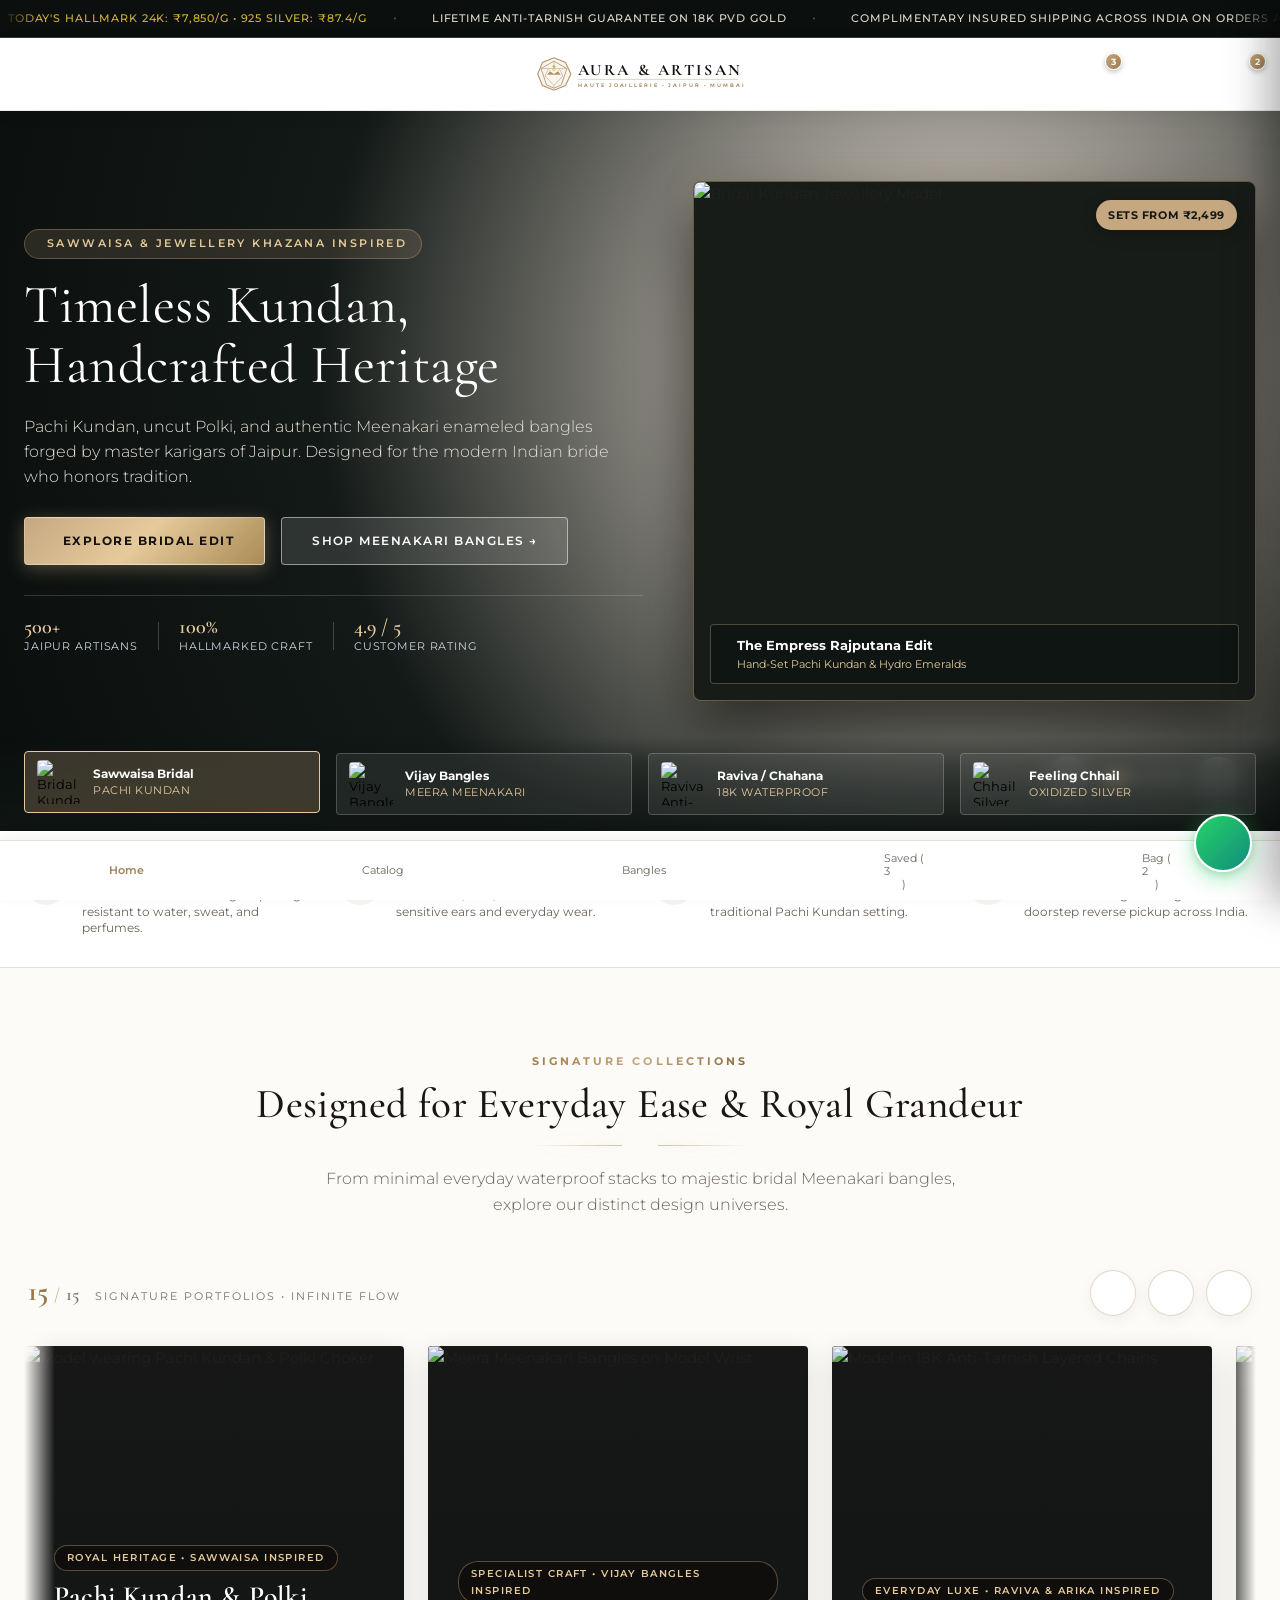
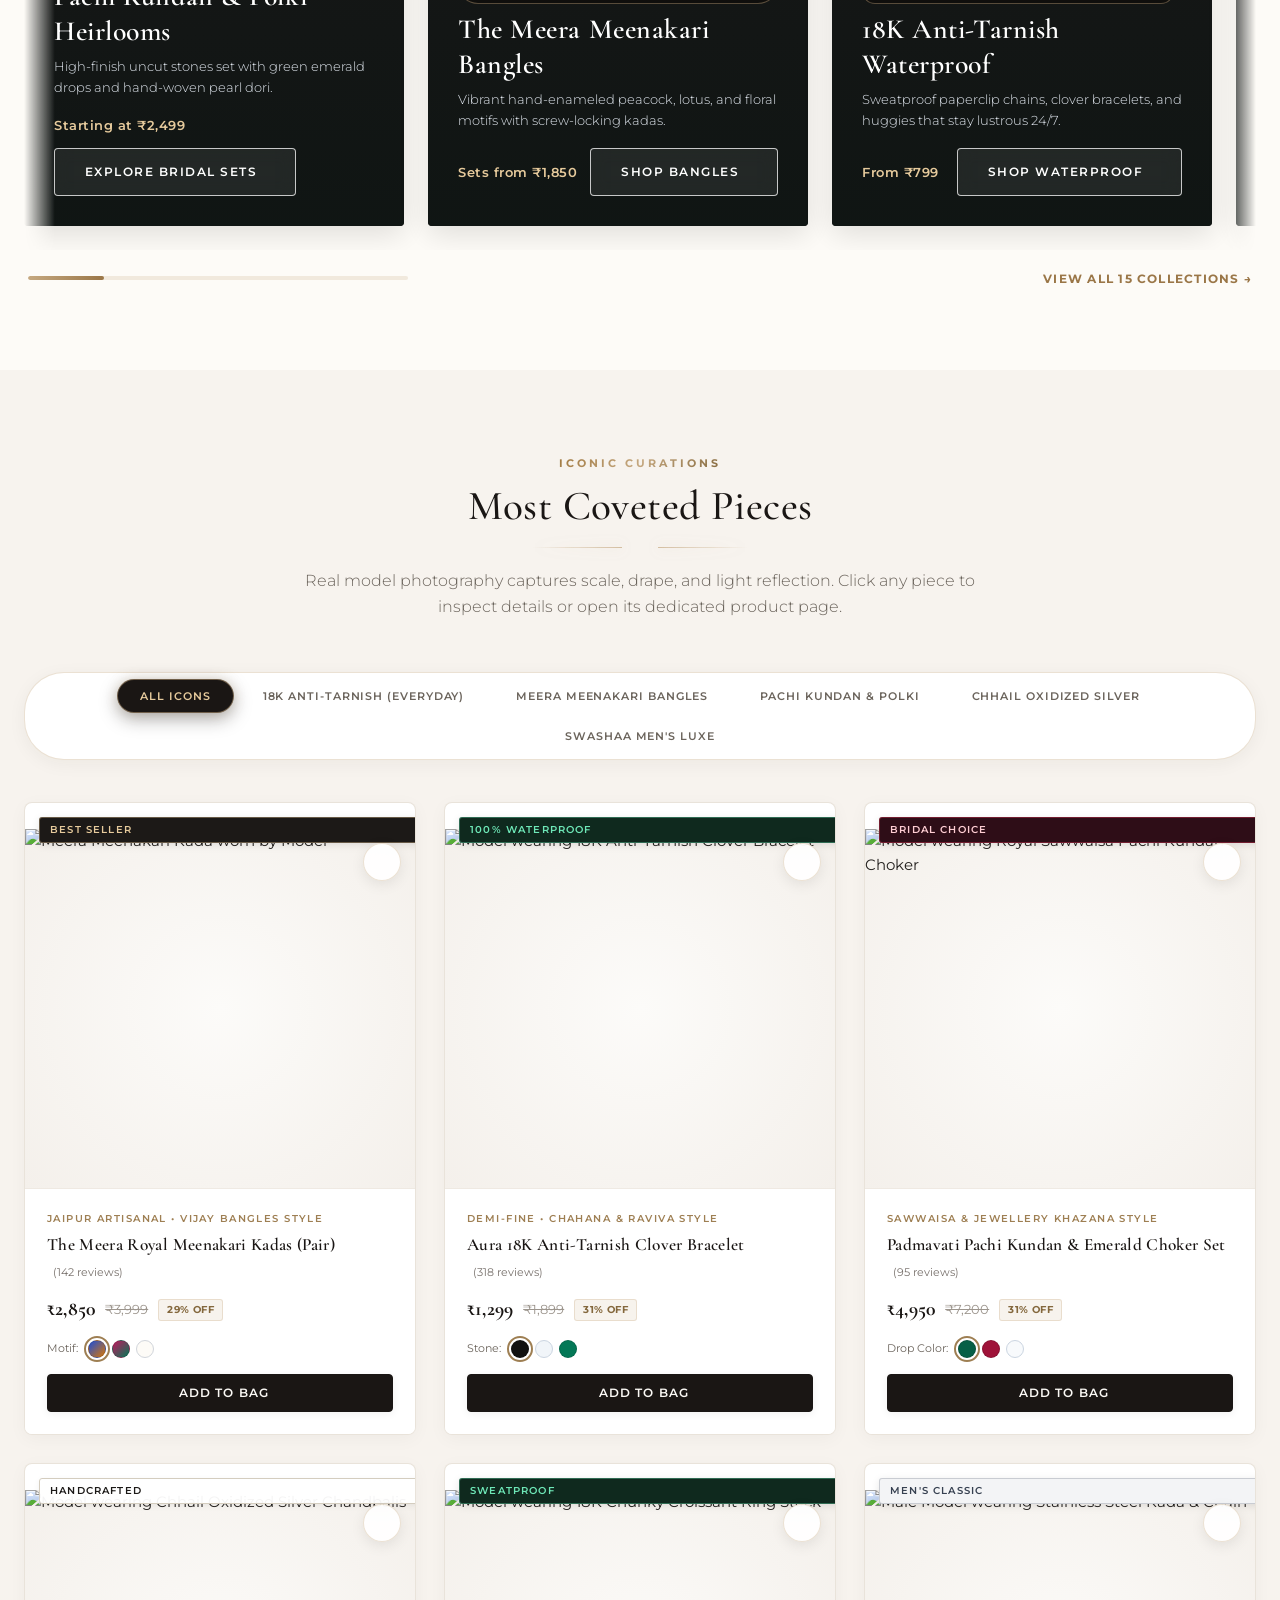
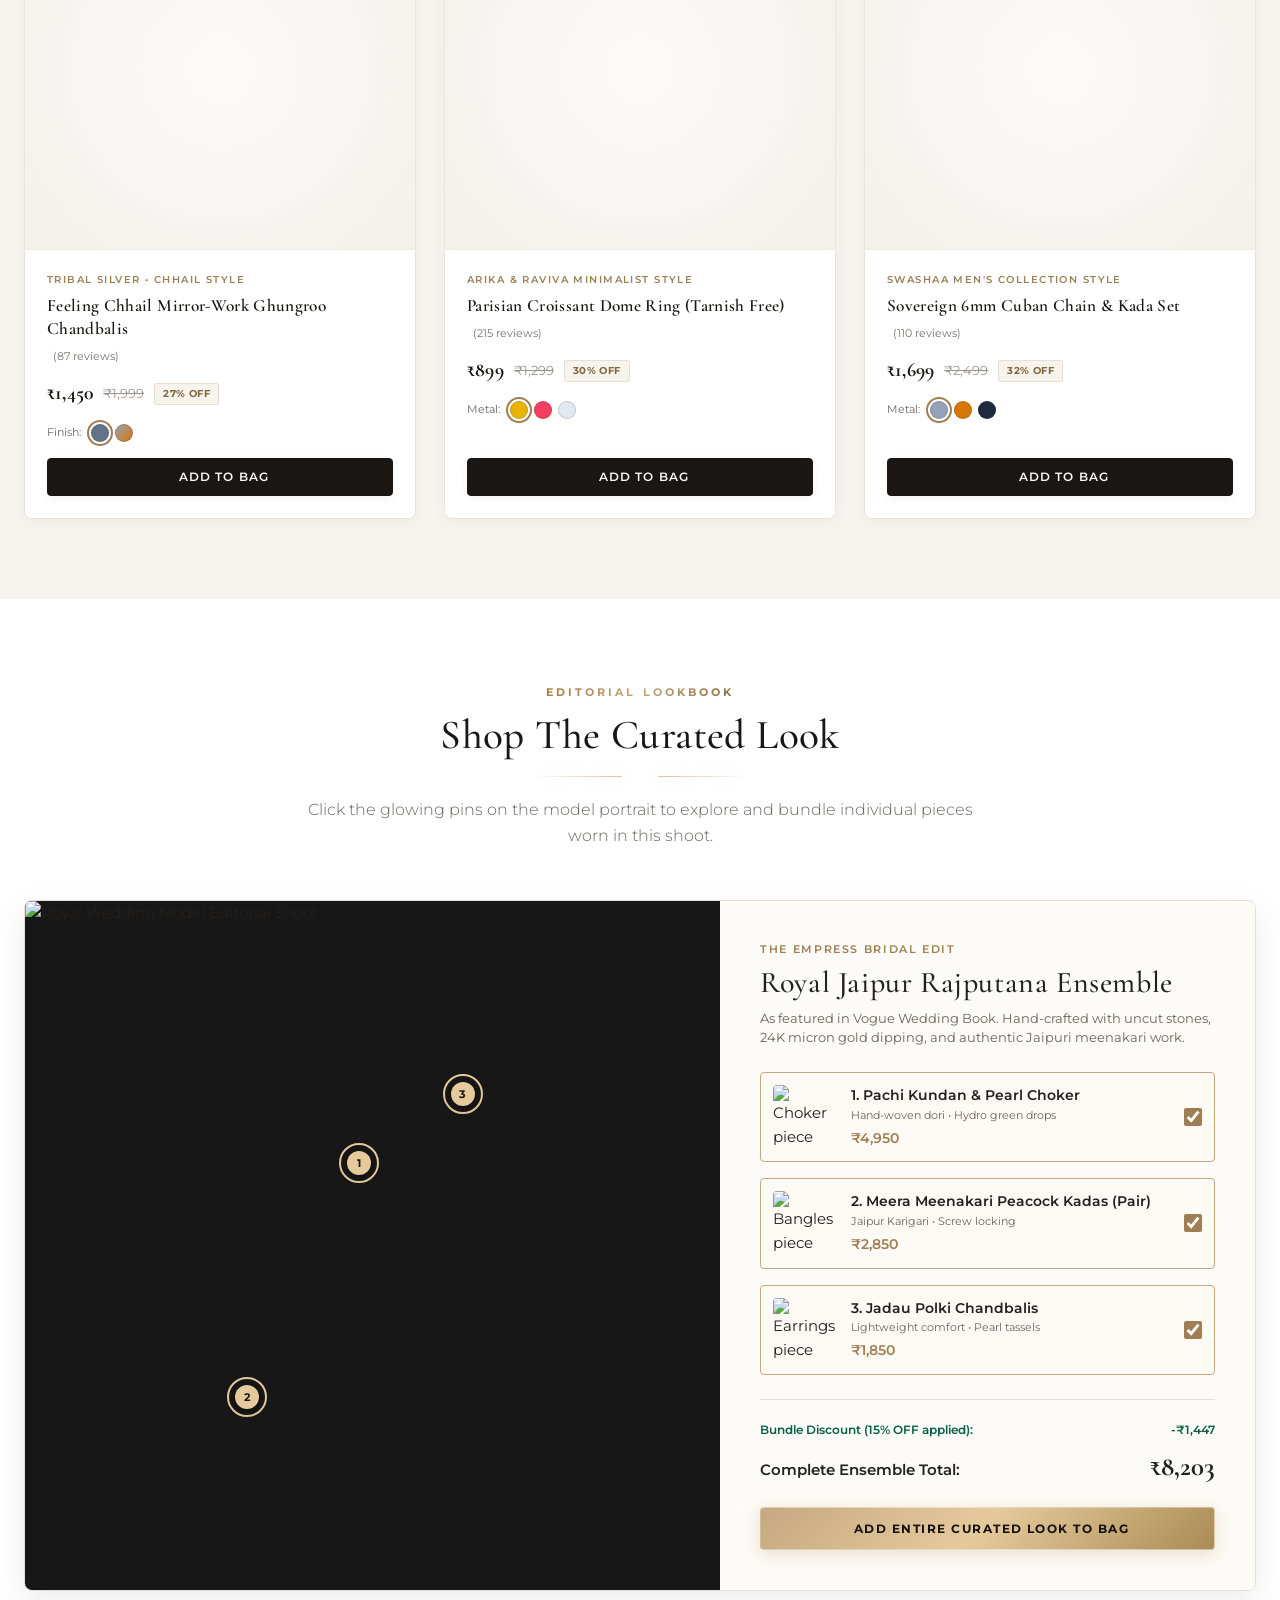
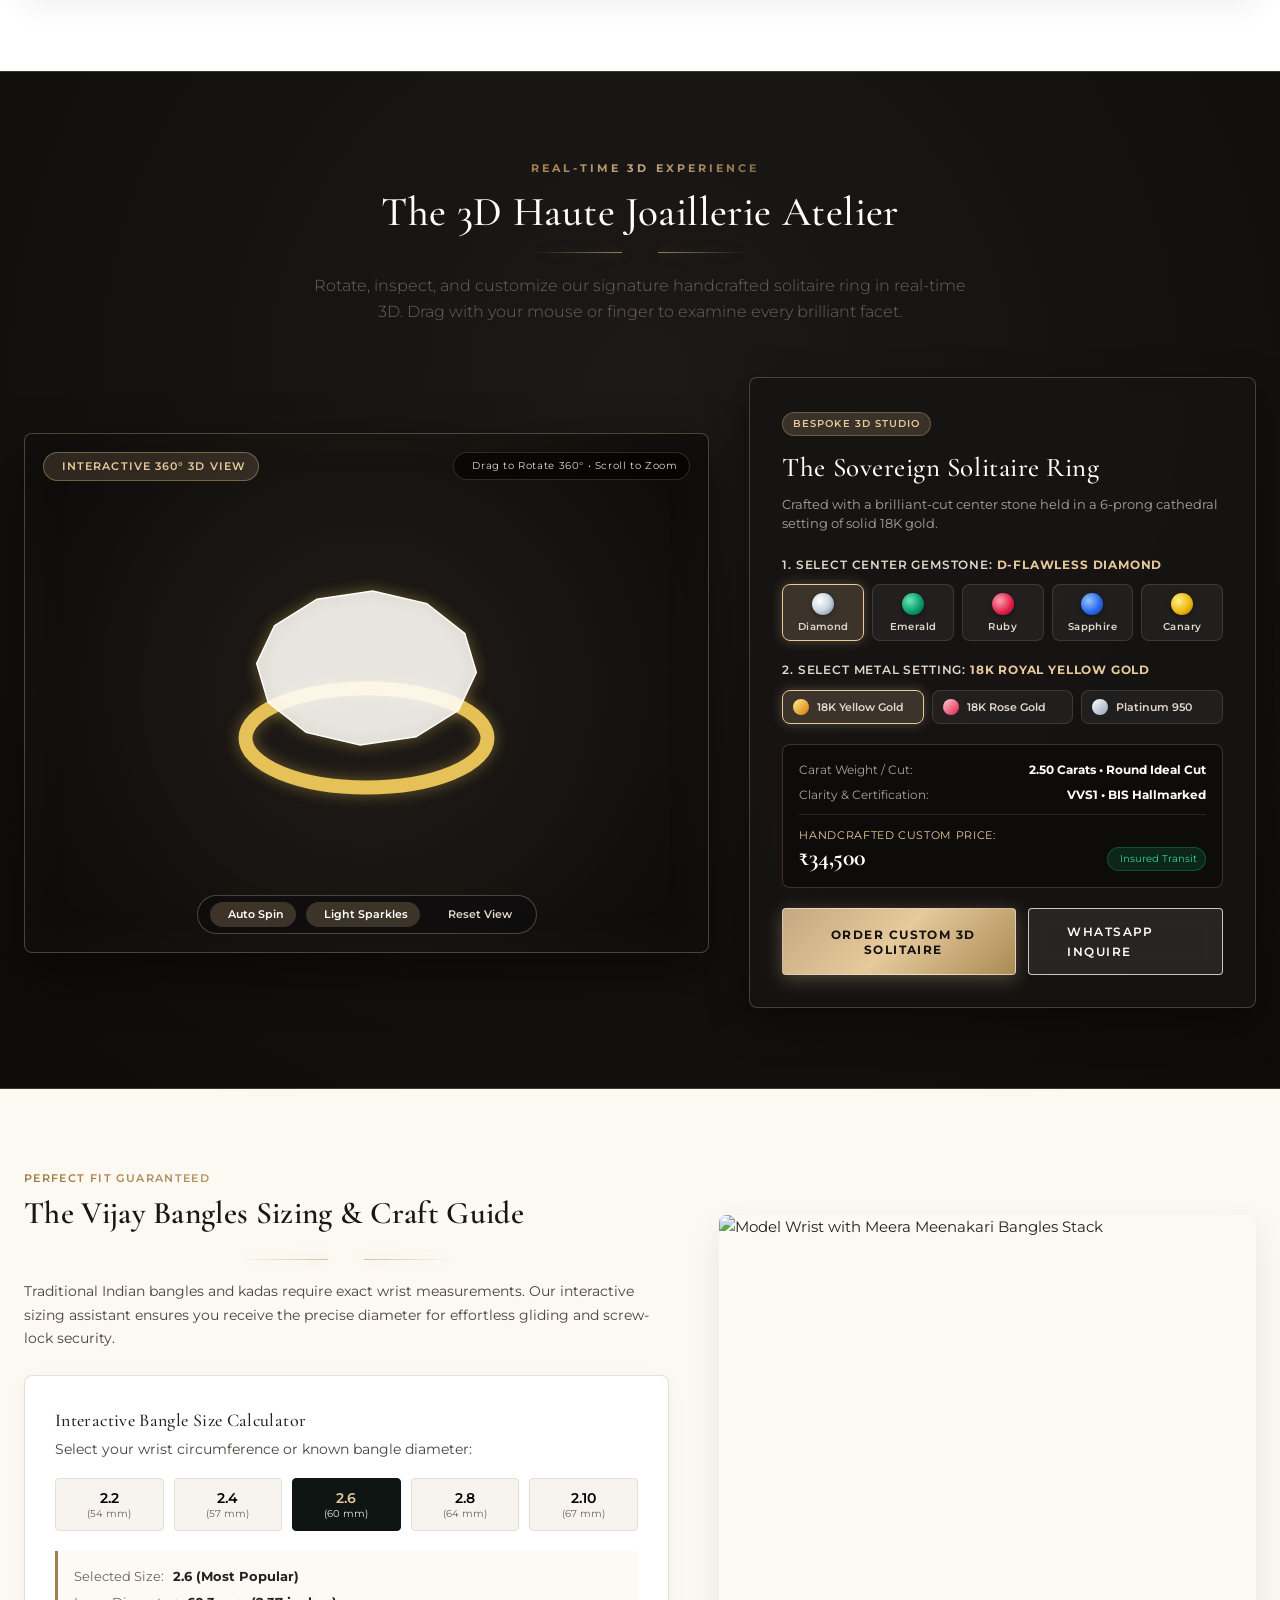
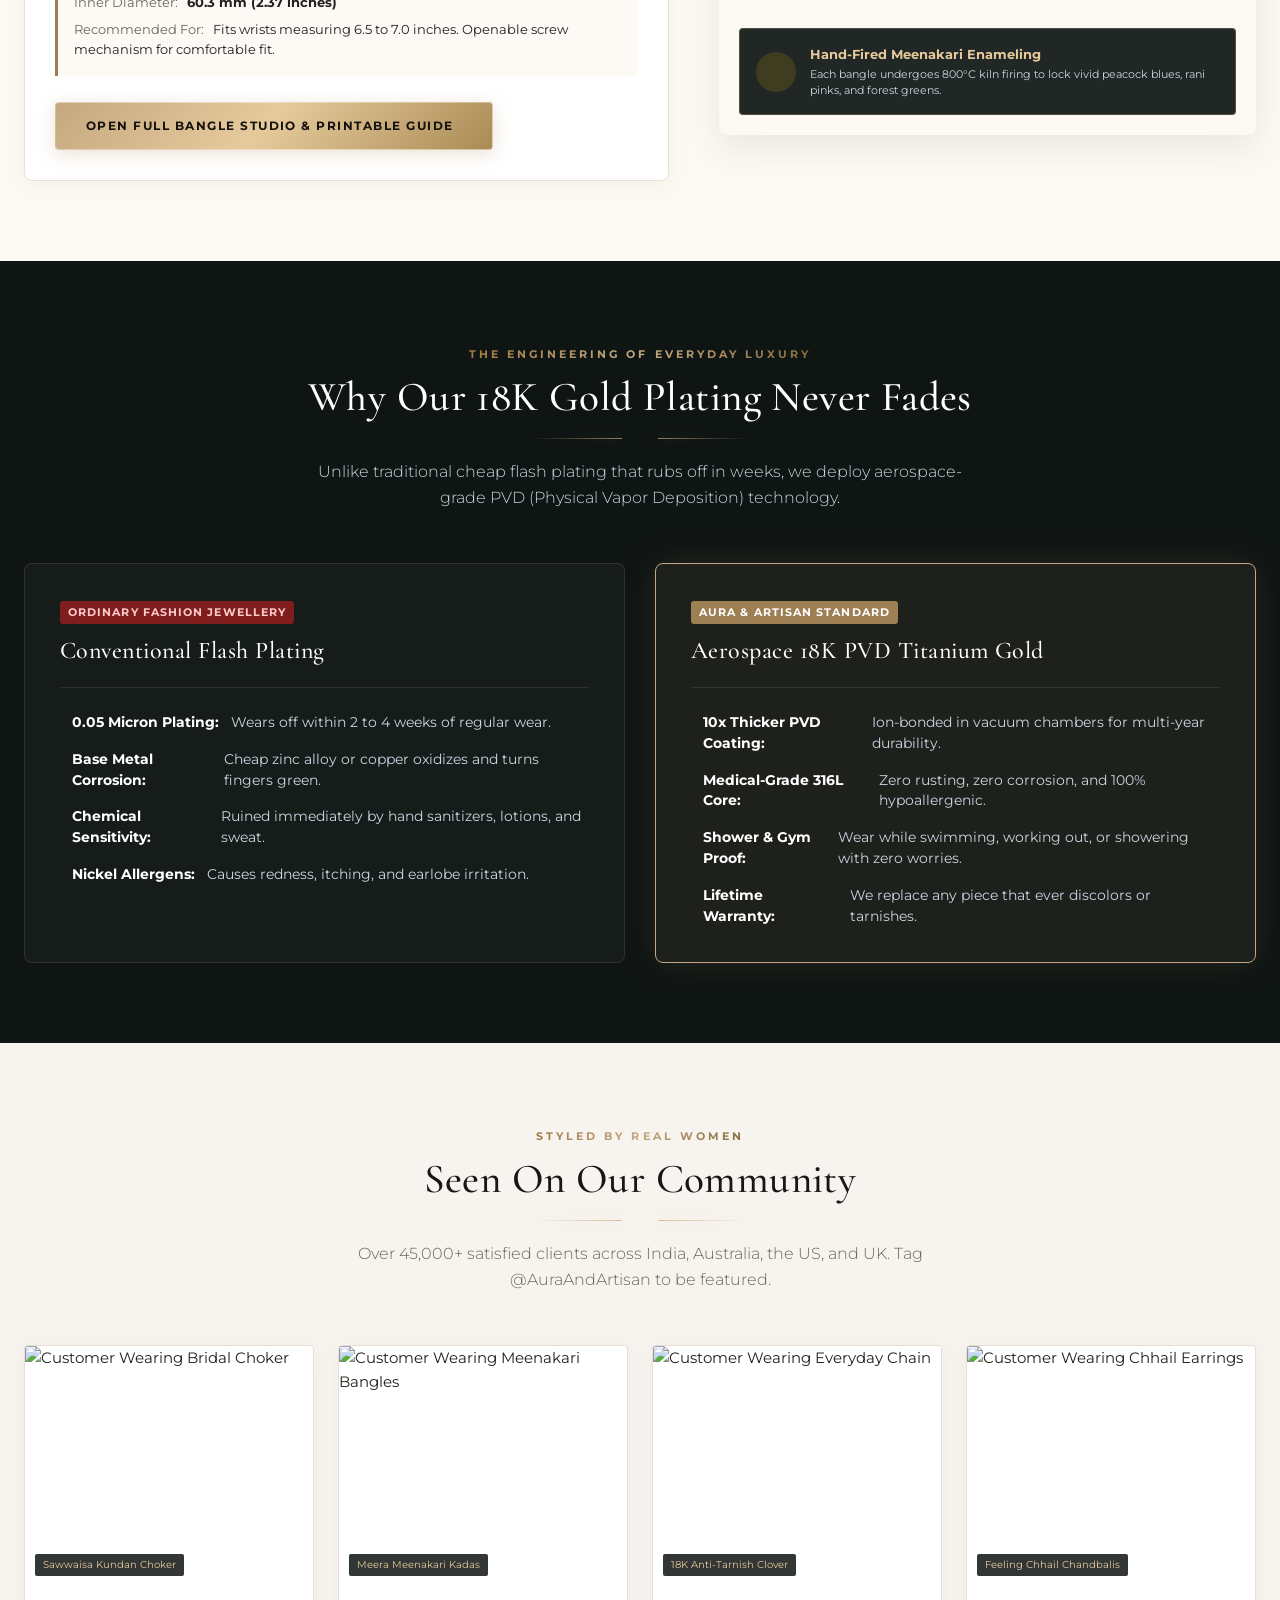
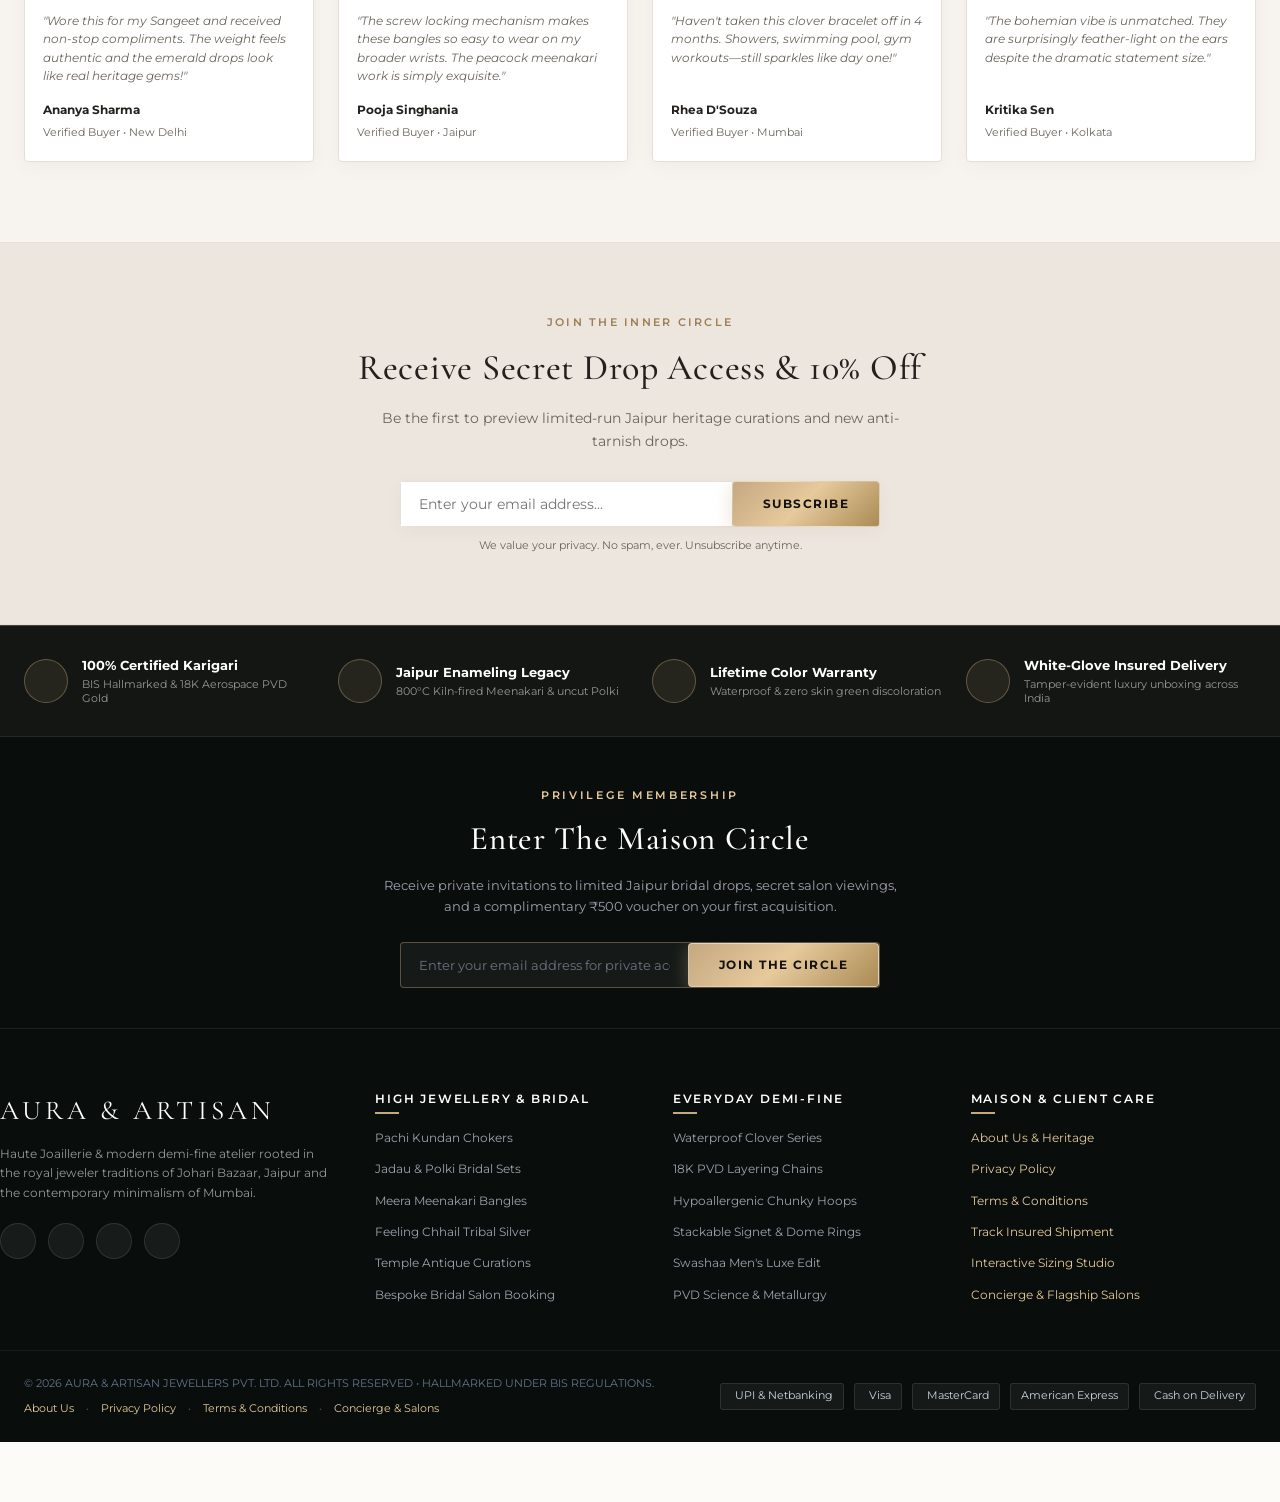
==== commit fe51c435: "Implement dynamic e-commerce engine, luxury admin dashboard, live metal pricing, checkout, and track" ====
--- a/index.html
+++ b/index.html
@@ -8,7 +8,7 @@
   <link rel="preconnect" href="https://fonts.gstatic.com" crossorigin>
   <link href="https://fonts.googleapis.com/css2?family=Cormorant+Garamond:ital,wght@0,300;0,400;0,500;0,600;0,700;1,400&family=Montserrat:wght@300;400;500;600;700&display=swap" rel="stylesheet">
   <link href="https://cdn.jsdelivr.net/npm/remixicon@4.2.0/fonts/remixicon.css" rel="stylesheet">
-  <link rel="stylesheet" href="styles.css?v=7.7">
+  <link rel="stylesheet" href="styles.css?v=8.0">
     <style id="critical-tablet-nav">
     @media (max-width: 1400px) {
       .site-header {
@@ -442,7 +442,7 @@
             <option value="EUR">EUR (€)</option>
           </select>
         </div>
-        <a href="contact.html#track-order" class="top-link"><i class="ri-truck-line"></i> Track Order</a>
+        <a href="javascript:void(0)" onclick="openTrackOrderModal()" class="top-link"><i class="ri-truck-line"></i> Track Order</a>
       </div>
     </div>
   </div>
@@ -647,6 +647,9 @@
           <i class="ri-heart-line"></i>
           <span class="badge-count wishlist-count">3</span>
         </button>
+        
+        <a href="admin.html" class="action-btn admin-btn" id="adminPortalBtn" aria-label="Admin Portal" title="Atelier Admin Portal"><i class="ri-shield-keyhole-line"></i></a>
+        <button class="action-btn" onclick="openTrackOrderModal()" aria-label="Track Order" title="Track Live Order"><i class="ri-truck-line"></i></button>
         <button class="action-btn cart-btn" id="cartTriggerBtn" onclick="openCart()" aria-label="Shopping Bag" title="Cart">
           <i class="ri-shopping-bag-2-line"></i>
           <span class="badge-count cart-count" id="cartCountBadge">2</span>
@@ -2305,7 +2308,7 @@
           <li><a href="about.html">About Us & Heritage</a></li>
           <li><a href="privacy-policy.html">Privacy Policy</a></li>
           <li><a href="terms-conditions.html">Terms & Conditions</a></li>
-          <li><a href="contact.html#track-order">Track Insured Shipment</a></li>
+          <li><a href="javascript:void(0)" onclick="openTrackOrderModal()">Track Insured Shipment</a></li>
           <li><a href="bangles-guide.html">Interactive Sizing Studio</a></li>
           <li><a href="contact.html">Concierge & Flagship Salons</a></li>
         </ul>
@@ -2372,7 +2375,7 @@
       <button class="cart-close-btn" onclick="closeWishlist()" aria-label="Close Wishlist"><i class="ri-close-line"></i></button>
     </div>
     <div class="wishlist-items-list" id="wishlistItemsContainer">
-      <!-- Injected dynamically by app.js?v=7.7 renderWishlist() -->
+      <!-- Injected dynamically by app.js?v=8.0 renderWishlist() -->
     </div>
     <div class="wishlist-drawer-footer">
       <button class="btn btn-gold btn-block" onclick="addAllWishlistToBag()">
@@ -2508,6 +2511,222 @@
 
   <!-- Three.js WebGL 3D Engine -->
   <script src="https://cdnjs.cloudflare.com/ajax/libs/three.js/r128/three.min.js"></script>
-  <script src="app.js?v=7.7"></script>
+  <script src="store-engine.js?v=8.0"></script>
+  <script src="app.js?v=8.0"></script>
+
+  <!-- DYNAMIC LUXURY CHECKOUT & ORDER MODALS BACKDROP -->
+  <div class="luxury-modal-backdrop" id="checkoutModalBackdrop">
+    
+    <!-- 1. LUXURY CHECKOUT MODAL -->
+    <div class="luxury-checkout-modal" id="luxuryCheckoutModal" role="dialog" aria-modal="true" aria-labelledby="checkoutModalTitle">
+      <div class="checkout-modal-header">
+        <h3 id="checkoutModalTitle"><i class="ri-shield-check-line" style="color:#d4af37;"></i> 256-Bit Encrypted Luxury Checkout</h3>
+        <button class="btn-close-checkout" onclick="closeCheckoutModal()" aria-label="Close Checkout">&times;</button>
+      </div>
+
+      <div class="checkout-layout-grid">
+        <!-- Left Column: Shipping & Payment -->
+        <div class="checkout-form-column">
+          <!-- Section: Shipping Address -->
+          <div class="checkout-section-block">
+            <h4 class="checkout-section-title"><i class="ri-map-pin-user-line"></i> 1. Patron &amp; Delivery Destination</h4>
+            <div class="checkout-input-grid">
+              <div class="checkout-field">
+                <label>Full Name *</label>
+                <input type="text" id="checkoutName" class="checkout-input" placeholder="e.g. Maharani Gayatri Devi" required>
+              </div>
+              <div class="checkout-field">
+                <label>Contact Phone (+91) *</label>
+                <input type="tel" id="checkoutPhone" class="checkout-input" placeholder="e.g. 98201 44521" required>
+              </div>
+              <div class="checkout-field full">
+                <label>Email Address (For Tax Invoice &amp; Tracking)</label>
+                <input type="email" id="checkoutEmail" class="checkout-input" placeholder="patron@royalmail.com">
+              </div>
+              <div class="checkout-field full">
+                <label>Street Address / Suite / Landmark *</label>
+                <input type="text" id="checkoutAddress" class="checkout-input" placeholder="Flat / House No., Building, Street" required>
+              </div>
+              <div class="checkout-field">
+                <label>City *</label>
+                <input type="text" id="checkoutCity" class="checkout-input" placeholder="e.g. Jaipur" value="Jaipur">
+              </div>
+              <div class="checkout-field">
+                <label>State *</label>
+                <input type="text" id="checkoutState" class="checkout-input" placeholder="e.g. Rajasthan" value="Rajasthan">
+              </div>
+              <div class="checkout-field full">
+                <label>6-Digit PIN Code *</label>
+                <div style="display:flex; gap:8px;">
+                  <input type="text" id="checkoutPincode" class="checkout-input" placeholder="e.g. 302001 or 400053" maxlength="6" style="flex:1;" oninput="verifyCheckoutPincode()">
+                  <button type="button" class="pincode-verify-btn" onclick="verifyCheckoutPincode()">Check PIN</button>
+                </div>
+                <div id="checkoutPincodeStatus" class="pincode-status-box" style="display:none;"></div>
+              </div>
+            </div>
+          </div>
+
+          <!-- Section: Delivery Method -->
+          <div class="checkout-section-block">
+            <h4 class="checkout-section-title"><i class="ri-truck-line"></i> 2. Insured Transit Selection</h4>
+            <div style="display:flex; flex-direction:column; gap:10px;">
+              <label style="display:flex; align-items:center; gap:12px; background:#090806; border:1px solid rgba(212,175,55,0.25); padding:12px 14px; border-radius:8px; cursor:pointer;">
+                <input type="radio" name="shippingTransitOption" id="shipOptionStandard" checked onchange="renderCheckoutSummary()" style="accent-color:#d4af37;">
+                <div style="flex:1;">
+                  <strong style="color:#fff; font-size:0.85rem;">Complimentary White-Glove Transit</strong>
+                  <small style="color:#aaa; display:block;">Delivery in 2 to 4 business days via BlueDart Express &bull; 100% Insured</small>
+                </div>
+                <span style="color:#2ecc71; font-weight:700; font-size:0.85rem;">FREE</span>
+              </label>
+
+              <label style="display:flex; align-items:center; gap:12px; background:#090806; border:1px solid rgba(212,175,55,0.25); padding:12px 14px; border-radius:8px; cursor:pointer;">
+                <input type="radio" name="shippingTransitOption" id="shipOptionExpress" onchange="renderCheckoutSummary()" style="accent-color:#d4af37;">
+                <div style="flex:1;">
+                  <strong style="color:#fff; font-size:0.85rem;">Priority VIP Air Transit (Tamper-Evident Seal)</strong>
+                  <small style="color:#aaa; display:block;">Next-Day Dispatch &bull; Dedicated courier security escort</small>
+                </div>
+                <span style="color:#d4af37; font-weight:700; font-size:0.85rem;">₹199</span>
+              </label>
+            </div>
+          </div>
+
+          <!-- Section: Payment Method -->
+          <div class="checkout-section-block">
+            <h4 class="checkout-section-title"><i class="ri-bank-card-line"></i> 3. Bank-Grade Payment Options</h4>
+            <div class="payment-methods-grid">
+              <div class="payment-method-card active" data-method="upi" onclick="selectPaymentMethod('upi')">
+                <i class="ri-qr-code-line"></i>
+                <div>
+                  <strong>UPI Instant</strong>
+                  <small>GPay, PhonePe, QR</small>
+                </div>
+              </div>
+              <div class="payment-method-card" data-method="card" onclick="selectPaymentMethod('card')">
+                <i class="ri-bank-card-2-line"></i>
+                <div>
+                  <strong>Credit / Debit</strong>
+                  <small>Visa, MC, RuPay, Amex</small>
+                </div>
+              </div>
+              <div class="payment-method-card" data-method="netbanking" onclick="selectPaymentMethod('netbanking')">
+                <i class="ri-government-line"></i>
+                <div>
+                  <strong>Net Banking</strong>
+                  <small>All Indian Banks</small>
+                </div>
+              </div>
+              <div class="payment-method-card" data-method="cod" onclick="selectPaymentMethod('cod')">
+                <i class="ri-hand-coin-line"></i>
+                <div>
+                  <strong>Cash on Delivery</strong>
+                  <small>Inspect &amp; Pay</small>
+                </div>
+              </div>
+            </div>
+
+            <!-- Dynamic Details Panel for Selected Method -->
+            <div id="paymentDetailsPanel" class="payment-details-panel"></div>
+          </div>
+        </div>
+
+        <!-- Right Column: Order Summary & Place Order -->
+        <div class="checkout-summary-column">
+          <div class="checkout-summary-card">
+            <h4 style="font-family:'Cormorant Garamond',serif; font-size:1.4rem; color:#d4af37; margin-bottom:14px;">Bespoke Bag Summary</h4>
+            <div class="checkout-items-list" id="checkoutItemsContainer"></div>
+
+            <div class="checkout-totals-row">
+              <span>Atelier Subtotal</span>
+              <span id="checkoutSubtotal">₹0</span>
+            </div>
+            <div class="checkout-totals-row" id="checkoutDiscountRow" style="display:none; color:#2ecc71;">
+              <span>Privilege Discount</span>
+              <span id="checkoutDiscount">-₹0</span>
+            </div>
+            <div class="checkout-totals-row">
+              <span>Insured Transit</span>
+              <span id="checkoutShippingFee" style="color:#2ecc71;">FREE</span>
+            </div>
+            <div class="checkout-totals-row">
+              <span>Applicable GST (3% Incl.)</span>
+              <span style="color:#888;">Included</span>
+            </div>
+            <div class="checkout-totals-row grand">
+              <span>Total Payable Amount</span>
+              <span id="checkoutGrandTotal">₹0</span>
+            </div>
+
+            <button type="button" id="btnSubmitOrder" class="btn-complete-order" onclick="submitCheckoutOrder(event)">
+              <i class="ri-shield-keyhole-line"></i> Authorize &amp; Confirm Order
+            </button>
+
+            <div style="margin-top:16px; border-top:1px solid rgba(212,175,55,0.15); padding-top:12px; font-size:0.72rem; color:#888; text-align:center; line-height:1.5;">
+              <p><i class="ri-shield-check-line" style="color:#d4af37;"></i> BIS Hallmarked Authentic Karigari</p>
+              <p><i class="ri-lock-2-line" style="color:#d4af37;"></i> 256-Bit TLS Bank-Grade Authorization</p>
+            </div>
+          </div>
+        </div>
+      </div>
+    </div>
+
+    <!-- 2. ORDER CONFIRMATION / SUCCESS MODAL -->
+    <div class="order-success-card" id="orderSuccessModal" style="display:none;" role="dialog" aria-modal="true">
+      <div class="success-check-badge">
+        <i class="ri-check-line"></i>
+      </div>
+      <h3>Royal Order Confirmed</h3>
+      <p>We have received your bespoke patronage. Our Jaipur karigars are preparing your hallmarked jewellery piece with white-glove care.</p>
+      
+      <div class="order-receipt-box">
+        <div style="display:flex; justify-content:space-between; margin-bottom:8px;">
+          <span style="color:#888;">Order Reference:</span>
+          <strong id="successOrderId" style="color:#d4af37; font-size:1.05rem;">ORD-2026-XXXX</strong>
+        </div>
+        <div style="display:flex; justify-content:space-between; margin-bottom:8px;">
+          <span style="color:#888;">Fulfillment Transit:</span>
+          <strong id="successTrackingText">BlueDart Express &bull; Awaiting Pickup</strong>
+        </div>
+        <div style="display:flex; justify-content:space-between; margin-bottom:8px;">
+          <span style="color:#888;">Total Amount Paid:</span>
+          <strong id="successAmountText" style="color:#2ecc71;">₹0</strong>
+        </div>
+        <div style="display:flex; justify-content:space-between;">
+          <span style="color:#888;">Estimated Doorstep Arrival:</span>
+          <strong style="color:#fff;">2 to 3 Business Days</strong>
+        </div>
+      </div>
+
+      <div style="display:flex; gap:12px; justify-content:center; flex-wrap:wrap;">
+        <button class="btn btn-gold" onclick="closeSuccessModal(); openTrackOrderModal();">
+          <i class="ri-truck-line"></i> Live Track Order
+        </button>
+        <button class="btn btn-outline-gold" onclick="closeSuccessModal()">
+          Continue Browsing
+        </button>
+      </div>
+    </div>
+
+    <!-- 3. LIVE ORDER TRACKING MODAL -->
+    <div class="order-success-card" id="trackOrderModal" style="display:none; max-width:620px;" role="dialog" aria-modal="true">
+      <div style="display:flex; justify-content:space-between; align-items:center; border-bottom:1px solid rgba(212,175,55,0.2); padding-bottom:12px; margin-bottom:16px;">
+        <h3 style="font-family:'Cormorant Garamond',serif; color:#d4af37; font-size:1.5rem; margin:0;">
+          <i class="ri-truck-line"></i> Live Order Tracking
+        </h3>
+        <button class="btn-close-checkout" onclick="closeTrackOrderModal()" style="font-size:1.5rem;">&times;</button>
+      </div>
+      <p style="font-size:0.8rem; color:#aaa; margin-bottom:14px;">
+        Enter your Order ID (e.g. ORD-2026-9481) or your registered 10-digit mobile number to inspect real-time courier dispatch status.
+      </p>
+
+      <div style="display:flex; gap:10px; margin-bottom:16px;">
+        <input type="text" id="trackOrderQueryInput" class="checkout-input" placeholder="e.g. ORD-2026-9481 or 9820144521" style="flex:1;">
+        <button class="btn btn-gold" style="padding:8px 18px;" onclick="lookupOrderTracking()">Locate Status</button>
+      </div>
+
+      <div id="trackOrderResultBox"></div>
+    </div>
+
+  </div>
+
 </body>
 </html>
--- a/styles.css
+++ b/styles.css
@@ -8199,3 +8199,419 @@
   border: 1px solid rgba(197, 168, 128, 0.35);
   z-index: 3;
 }
+
+/* ==========================================================================
+   DYNAMIC E-COMMERCE: CHECKOUT, PAYMENT GATEWAY & ORDER TRACKING STYLES
+   ========================================================================== */
+
+/* Admin Link & Live Ticker in Header */
+.admin-header-link {
+  display: inline-flex;
+  align-items: center;
+  gap: 6px;
+  background: rgba(197, 168, 128, 0.12);
+  border: 1px solid rgba(197, 168, 128, 0.35);
+  color: #b8935e;
+  font-size: 0.75rem;
+  font-weight: 600;
+  letter-spacing: 0.08em;
+  text-transform: uppercase;
+  padding: 5px 10px;
+  border-radius: 20px;
+  text-decoration: none;
+  transition: all 0.25s ease;
+}
+.admin-header-link:hover {
+  background: #b8935e;
+  color: #0c0b08;
+  border-color: #b8935e;
+}
+
+/* Modals Overlay */
+.luxury-modal-backdrop {
+  position: fixed;
+  inset: 0;
+  background: rgba(10, 9, 8, 0.85);
+  backdrop-filter: blur(8px);
+  -webkit-backdrop-filter: blur(8px);
+  z-index: 100002;
+  display: none;
+  align-items: center;
+  justify-content: center;
+  padding: 16px;
+  opacity: 0;
+  transition: opacity 0.3s ease;
+}
+.luxury-modal-backdrop.open {
+  display: flex;
+  opacity: 1;
+}
+
+.luxury-checkout-modal {
+  background: #14120e;
+  color: #f5f3ef;
+  border: 1px solid rgba(212, 175, 55, 0.3);
+  border-radius: 12px;
+  width: 100%;
+  max-width: 960px;
+  max-height: 92vh;
+  overflow-y: auto;
+  box-shadow: 0 20px 60px rgba(0, 0, 0, 0.8);
+  display: flex;
+  flex-direction: column;
+}
+
+.checkout-modal-header {
+  padding: 20px 28px;
+  border-bottom: 1px solid rgba(212, 175, 55, 0.15);
+  display: flex;
+  align-items: center;
+  justify-content: space-between;
+  background: #0f0e0b;
+}
+
+.checkout-modal-header h3 {
+  font-family: 'Cormorant Garamond', serif;
+  font-size: 1.6rem;
+  font-weight: 600;
+  color: #d4af37;
+  letter-spacing: 0.04em;
+  margin: 0;
+}
+
+.checkout-modal-header .btn-close-checkout {
+  background: transparent;
+  border: none;
+  color: #a3998b;
+  font-size: 1.6rem;
+  cursor: pointer;
+  transition: color 0.2s;
+}
+.checkout-modal-header .btn-close-checkout:hover {
+  color: #fff;
+}
+
+.checkout-layout-grid {
+  display: grid;
+  grid-template-columns: 1.4fr 1fr;
+  gap: 28px;
+  padding: 28px;
+}
+
+@media (max-width: 860px) {
+  .checkout-layout-grid {
+    grid-template-columns: 1fr;
+  }
+}
+
+.checkout-section-block {
+  margin-bottom: 24px;
+}
+
+.checkout-section-title {
+  font-family: 'Cormorant Garamond', serif;
+  font-size: 1.25rem;
+  color: #e8c872;
+  margin-bottom: 14px;
+  display: flex;
+  align-items: center;
+  gap: 8px;
+  border-bottom: 1px solid rgba(212, 175, 55, 0.12);
+  padding-bottom: 8px;
+}
+
+.checkout-input-grid {
+  display: grid;
+  grid-template-columns: 1fr 1fr;
+  gap: 12px;
+}
+
+.checkout-field {
+  display: flex;
+  flex-direction: column;
+  gap: 5px;
+}
+.checkout-field.full {
+  grid-column: span 2;
+}
+
+.checkout-field label {
+  font-size: 0.72rem;
+  text-transform: uppercase;
+  letter-spacing: 0.06em;
+  color: #a3998b;
+}
+
+.checkout-input {
+  background: #090806;
+  border: 1px solid rgba(212, 175, 55, 0.2);
+  border-radius: 6px;
+  padding: 10px 12px;
+  color: #fff;
+  font-size: 0.85rem;
+  font-family: inherit;
+  transition: border-color 0.2s, box-shadow 0.2s;
+}
+.checkout-input:focus {
+  outline: none;
+  border-color: #d4af37;
+  box-shadow: 0 0 8px rgba(212, 175, 55, 0.25);
+}
+
+.pincode-verify-btn {
+  background: rgba(212, 175, 55, 0.15);
+  border: 1px solid #d4af37;
+  color: #d4af37;
+  border-radius: 6px;
+  padding: 0 14px;
+  font-size: 0.78rem;
+  font-weight: 600;
+  cursor: pointer;
+  white-space: nowrap;
+}
+
+.pincode-status-box {
+  margin-top: 6px;
+  font-size: 0.76rem;
+  border-radius: 4px;
+  padding: 6px 10px;
+}
+
+/* Payment Selector Cards */
+.payment-methods-grid {
+  display: grid;
+  grid-template-columns: 1fr 1fr;
+  gap: 10px;
+  margin-bottom: 16px;
+}
+
+.payment-method-card {
+  background: #090806;
+  border: 1px solid rgba(212, 175, 55, 0.2);
+  border-radius: 8px;
+  padding: 12px 14px;
+  cursor: pointer;
+  display: flex;
+  align-items: center;
+  gap: 10px;
+  transition: all 0.2s;
+}
+.payment-method-card.active {
+  border-color: #d4af37;
+  background: rgba(212, 175, 55, 0.1);
+  box-shadow: 0 0 12px rgba(212, 175, 55, 0.2);
+}
+.payment-method-card i {
+  font-size: 1.3rem;
+  color: #d4af37;
+}
+.payment-method-card strong {
+  font-size: 0.82rem;
+  color: #fff;
+  display: block;
+}
+.payment-method-card small {
+  font-size: 0.68rem;
+  color: #888;
+}
+
+.payment-details-panel {
+  background: #090806;
+  border: 1px solid rgba(212, 175, 55, 0.15);
+  border-radius: 8px;
+  padding: 16px;
+  margin-bottom: 16px;
+}
+
+/* Checkout Summary Column */
+.checkout-summary-card {
+  background: #0f0e0b;
+  border: 1px solid rgba(212, 175, 55, 0.2);
+  border-radius: 10px;
+  padding: 20px;
+}
+
+.checkout-items-list {
+  max-height: 220px;
+  overflow-y: auto;
+  border-bottom: 1px solid rgba(212, 175, 55, 0.1);
+  padding-bottom: 14px;
+  margin-bottom: 14px;
+}
+
+.checkout-item-row {
+  display: flex;
+  align-items: center;
+  gap: 12px;
+  margin-bottom: 10px;
+}
+.checkout-item-thumb {
+  width: 44px;
+  height: 44px;
+  border-radius: 6px;
+  object-fit: cover;
+  border: 1px solid rgba(212, 175, 55, 0.2);
+}
+.checkout-item-title {
+  font-size: 0.8rem;
+  font-weight: 500;
+  color: #f5f3ef;
+  line-height: 1.2;
+}
+.checkout-item-price {
+  margin-left: auto;
+  font-size: 0.82rem;
+  font-weight: 600;
+  color: #d4af37;
+}
+
+.checkout-totals-row {
+  display: flex;
+  justify-content: space-between;
+  font-size: 0.82rem;
+  margin-bottom: 8px;
+  color: #a3998b;
+}
+.checkout-totals-row.grand {
+  border-top: 1px solid rgba(212, 175, 55, 0.2);
+  padding-top: 10px;
+  margin-top: 10px;
+  font-size: 1.15rem;
+  color: #d4af37;
+  font-family: 'Cormorant Garamond', serif;
+  font-weight: 700;
+}
+
+.btn-complete-order {
+  width: 100%;
+  background: linear-gradient(135deg, #d4af37 0%, #aa8420 100%);
+  color: #0c0b08;
+  border: none;
+  padding: 14px;
+  border-radius: 8px;
+  font-size: 0.9rem;
+  font-weight: 700;
+  letter-spacing: 0.08em;
+  text-transform: uppercase;
+  cursor: pointer;
+  margin-top: 16px;
+  transition: all 0.25s;
+  display: flex;
+  align-items: center;
+  justify-content: center;
+  gap: 10px;
+}
+.btn-complete-order:hover {
+  box-shadow: 0 6px 20px rgba(212, 175, 55, 0.35);
+  transform: translateY(-1px);
+}
+
+/* Order Success Modal */
+.order-success-card {
+  background: #14120e;
+  border: 1px solid #d4af37;
+  border-radius: 12px;
+  max-width: 580px;
+  width: 100%;
+  padding: 36px 30px;
+  text-align: center;
+  color: #f5f3ef;
+  box-shadow: 0 20px 60px rgba(0, 0, 0, 0.85);
+}
+
+.success-check-badge {
+  width: 64px;
+  height: 64px;
+  background: rgba(46, 204, 113, 0.15);
+  border: 2px solid #2ecc71;
+  border-radius: 50%;
+  display: inline-flex;
+  align-items: center;
+  justify-content: center;
+  font-size: 2rem;
+  color: #2ecc71;
+  margin-bottom: 18px;
+  box-shadow: 0 0 24px rgba(46, 204, 113, 0.3);
+}
+
+.order-success-card h3 {
+  font-family: 'Cormorant Garamond', serif;
+  font-size: 1.9rem;
+  color: #d4af37;
+  margin-bottom: 6px;
+}
+
+.order-success-card p {
+  font-size: 0.85rem;
+  color: #a3998b;
+  margin-bottom: 20px;
+}
+
+.order-receipt-box {
+  background: #090806;
+  border: 1px solid rgba(212, 175, 55, 0.2);
+  border-radius: 8px;
+  padding: 16px;
+  text-align: left;
+  margin-bottom: 20px;
+  font-size: 0.82rem;
+  line-height: 1.6;
+}
+
+/* Order Tracking Stepper */
+.tracking-stepper {
+  display: flex;
+  justify-content: space-between;
+  position: relative;
+  margin: 24px 0;
+}
+.tracking-stepper::before {
+  content: '';
+  position: absolute;
+  top: 18px;
+  left: 20px;
+  right: 20px;
+  height: 2px;
+  background: rgba(212, 175, 55, 0.2);
+  z-index: 1;
+}
+.step-node {
+  position: relative;
+  z-index: 2;
+  text-align: center;
+  flex: 1;
+}
+.step-dot {
+  width: 36px;
+  height: 36px;
+  border-radius: 50%;
+  background: #14120e;
+  border: 2px solid rgba(212, 175, 55, 0.3);
+  color: #888;
+  display: inline-flex;
+  align-items: center;
+  justify-content: center;
+  font-size: 1rem;
+  margin-bottom: 6px;
+  transition: all 0.3s;
+}
+.step-node.completed .step-dot {
+  background: #d4af37;
+  border-color: #d4af37;
+  color: #0c0b08;
+  box-shadow: 0 0 12px rgba(212, 175, 55, 0.4);
+}
+.step-node.active .step-dot {
+  border-color: #2ecc71;
+  color: #2ecc71;
+  box-shadow: 0 0 12px rgba(46, 204, 113, 0.4);
+}
+.step-label {
+  font-size: 0.7rem;
+  color: #a3998b;
+  display: block;
+}
+.step-node.completed .step-label {
+  color: #d4af37;
+  font-weight: 600;
+}
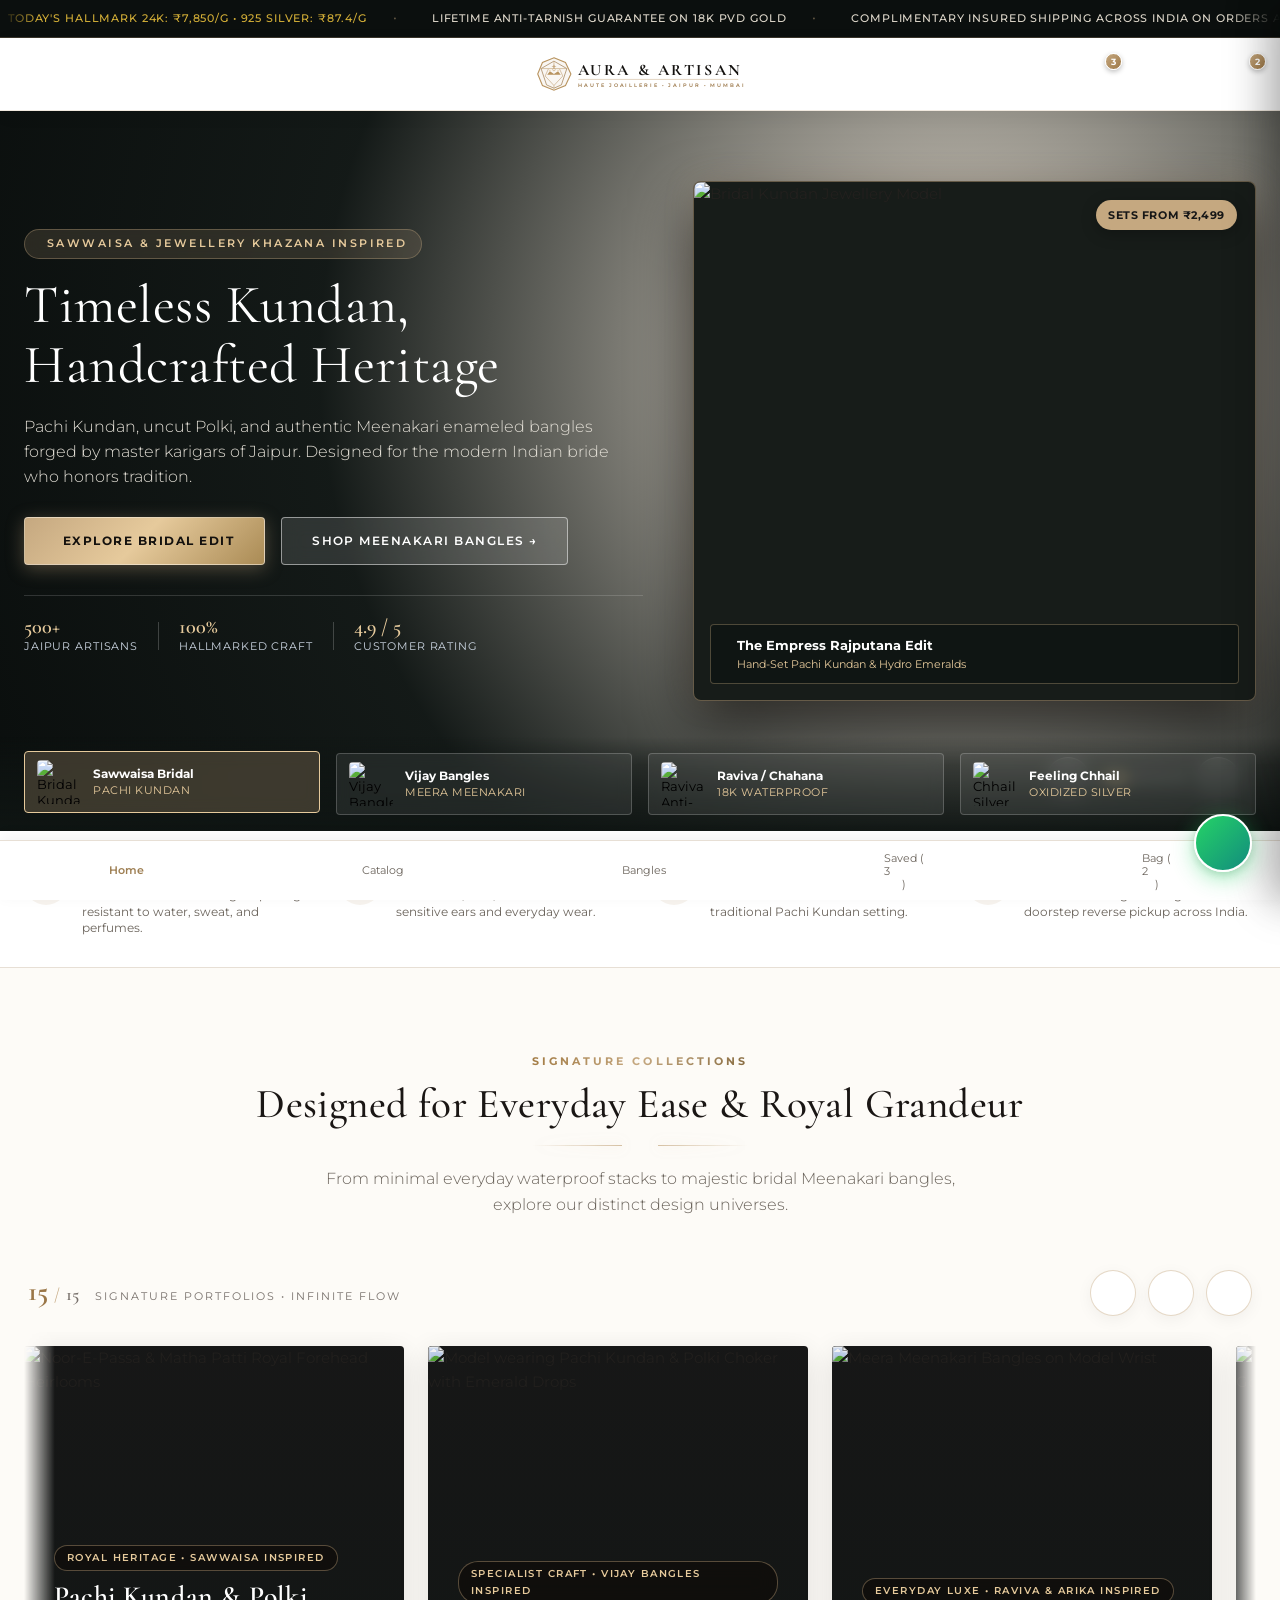
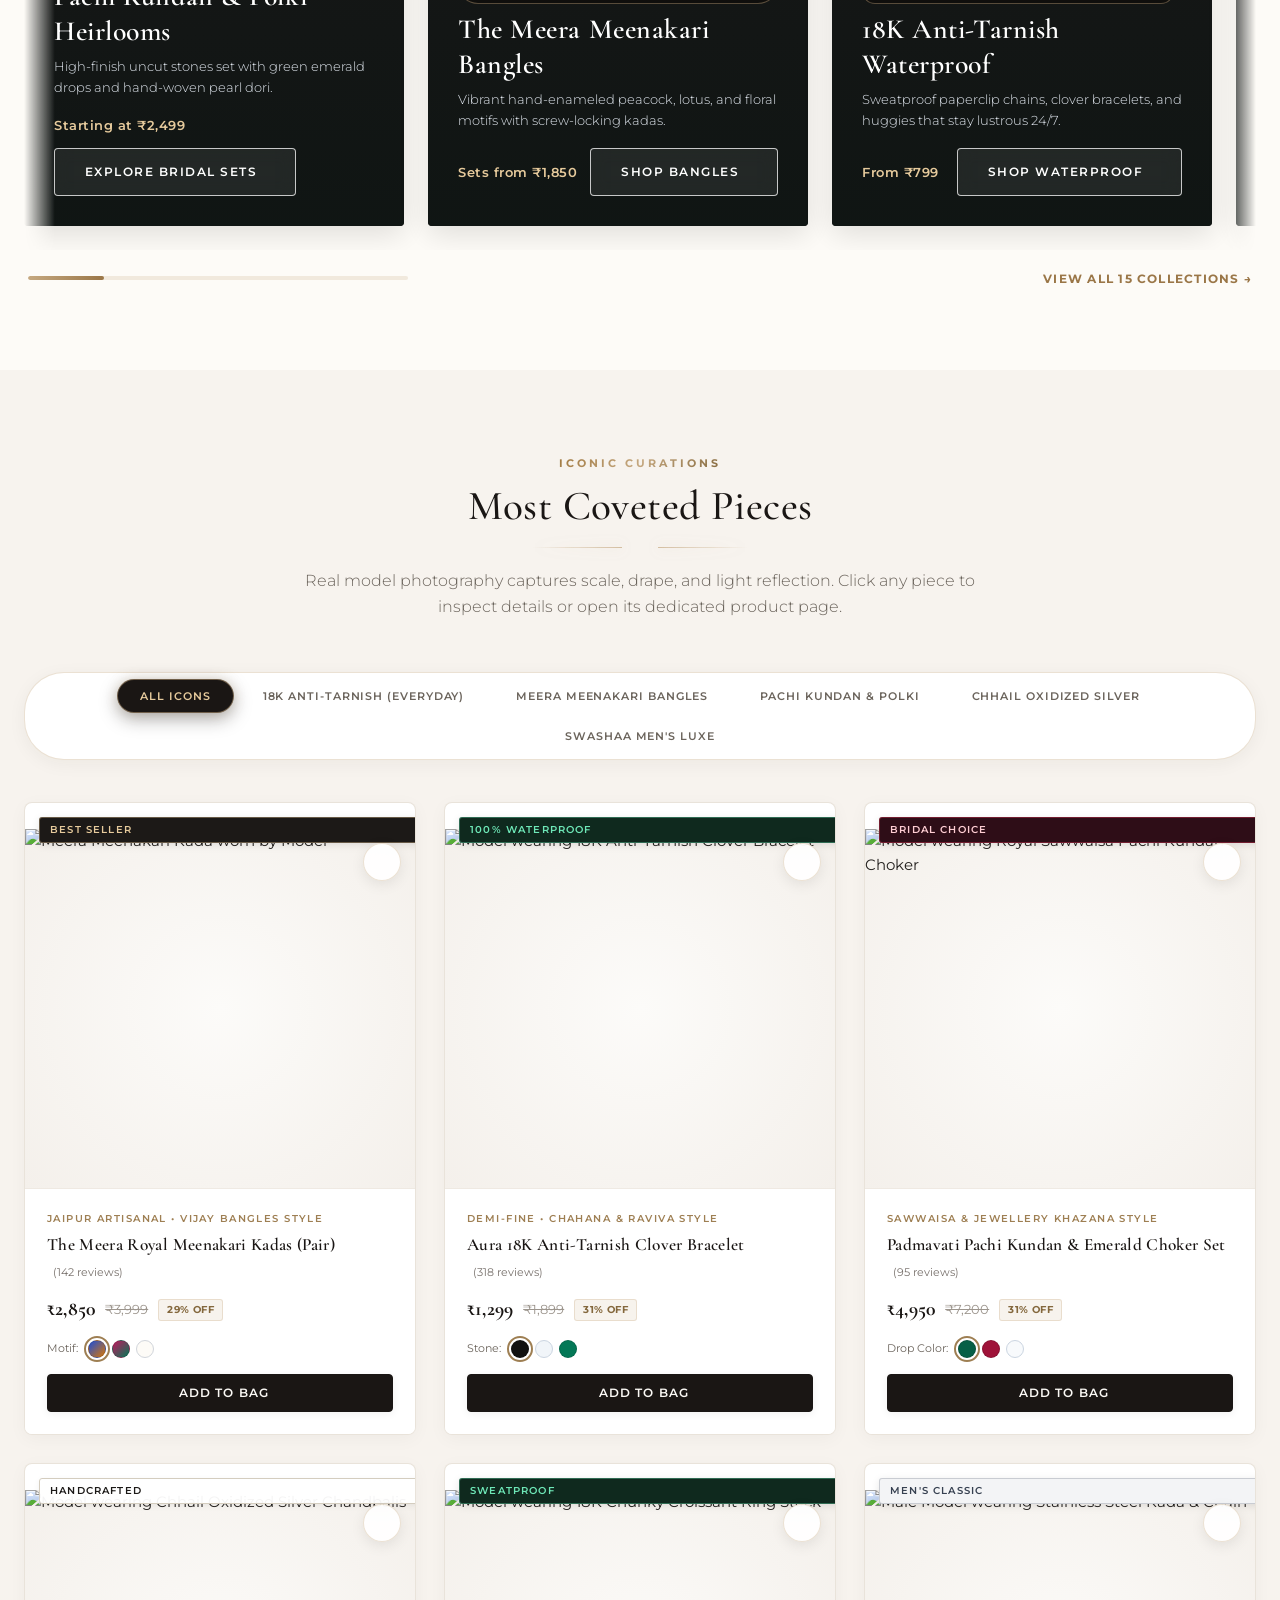
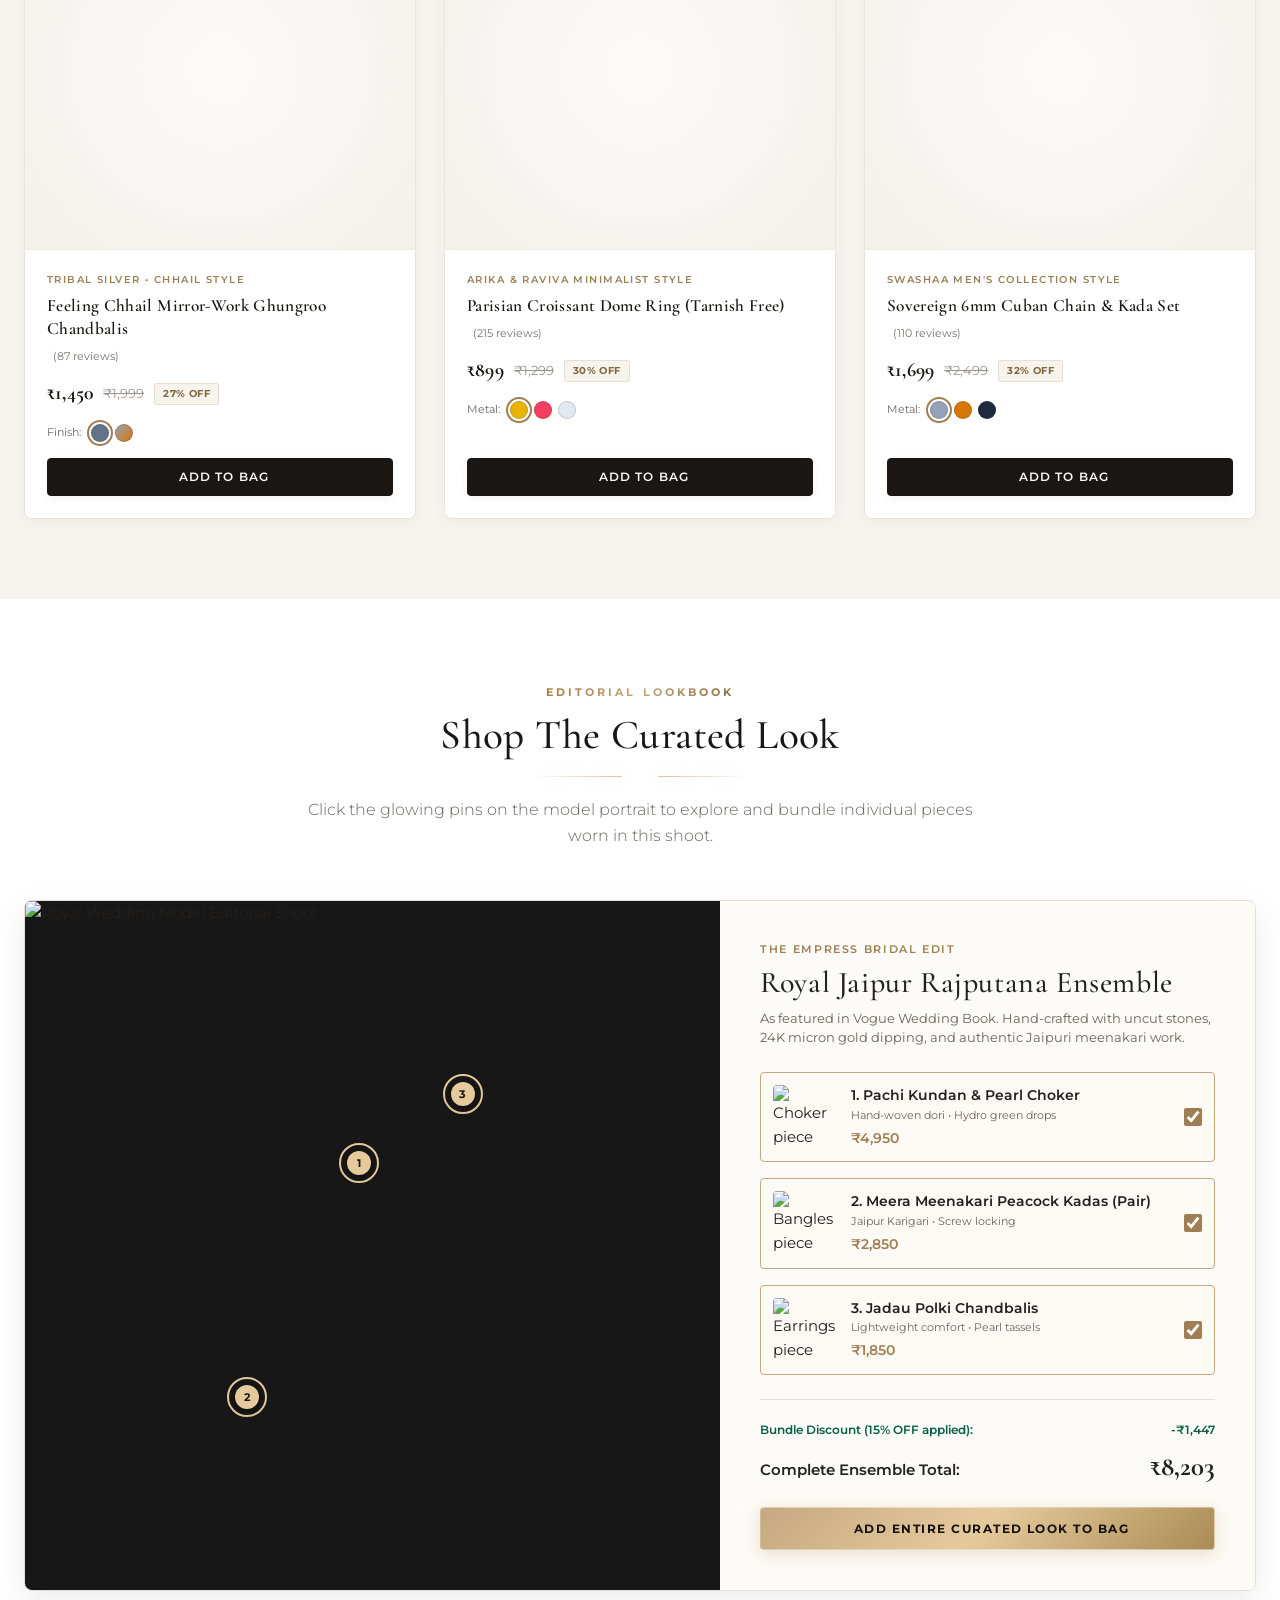
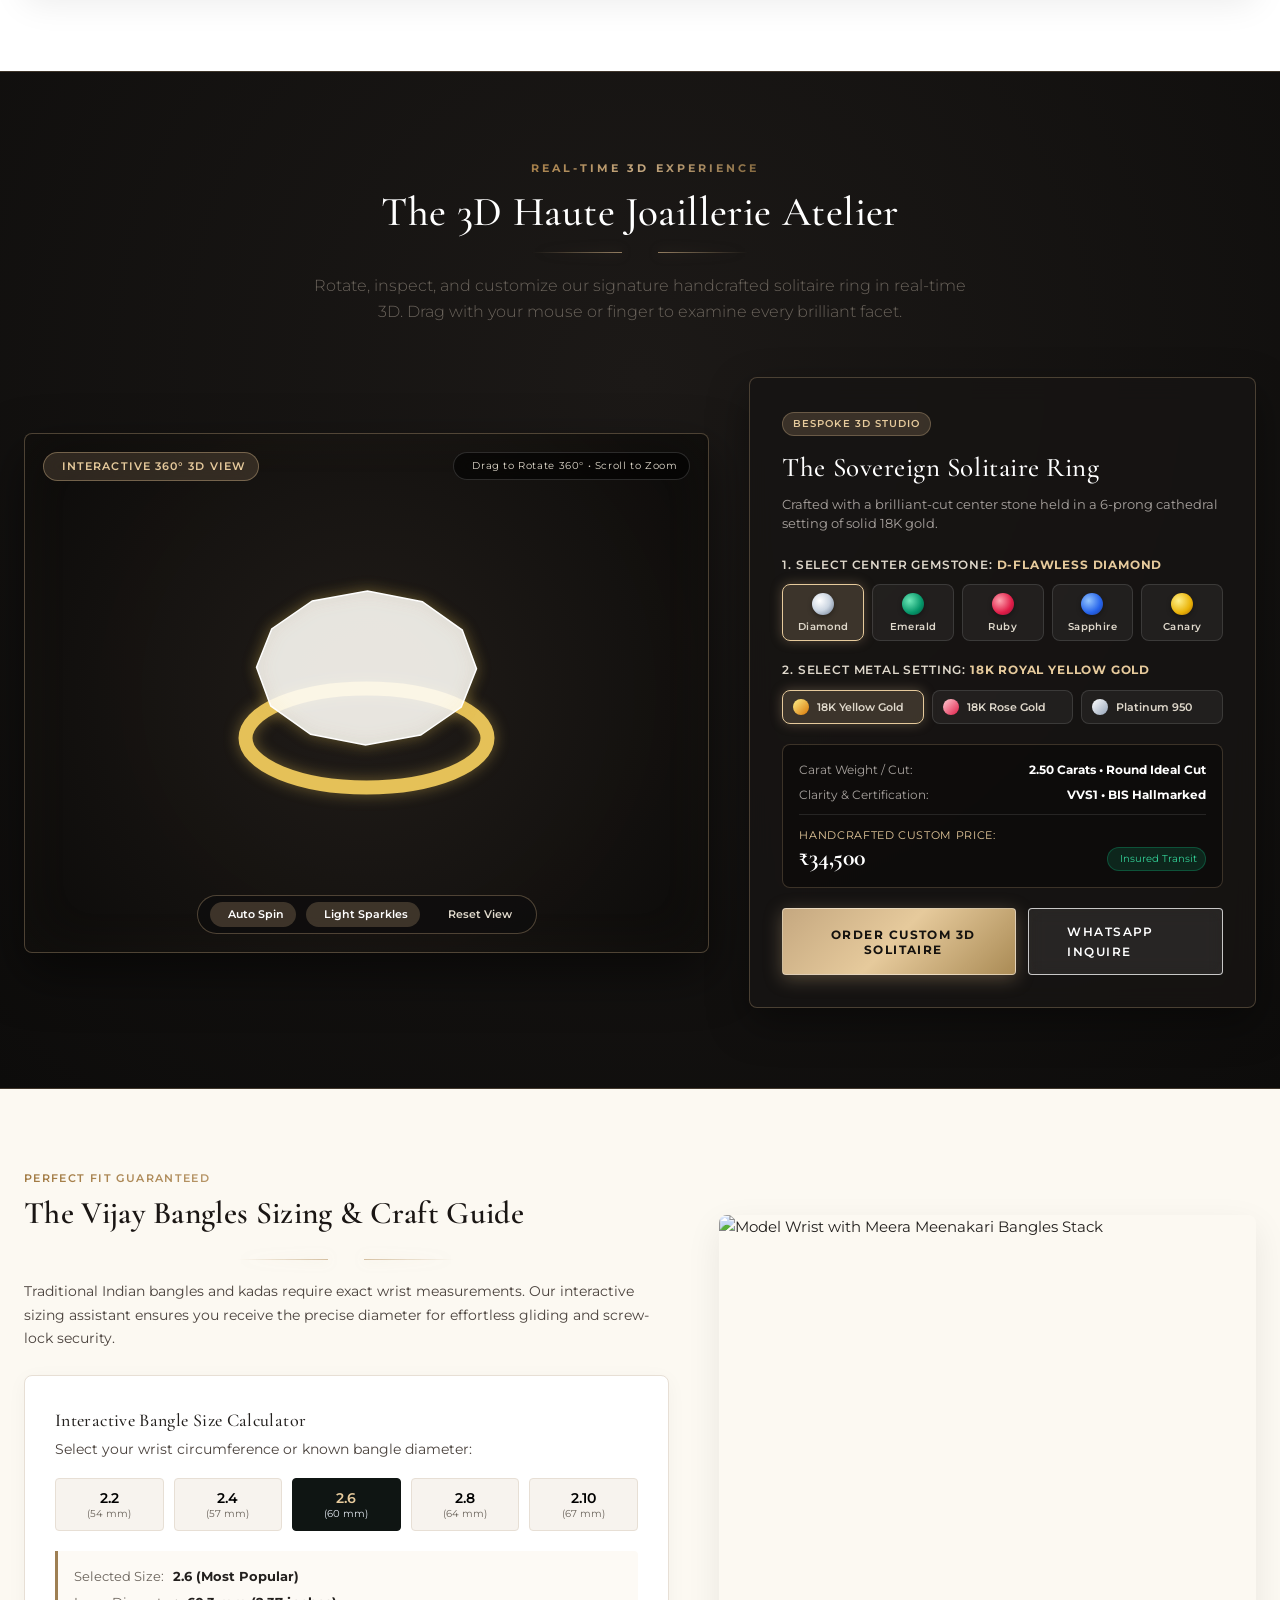
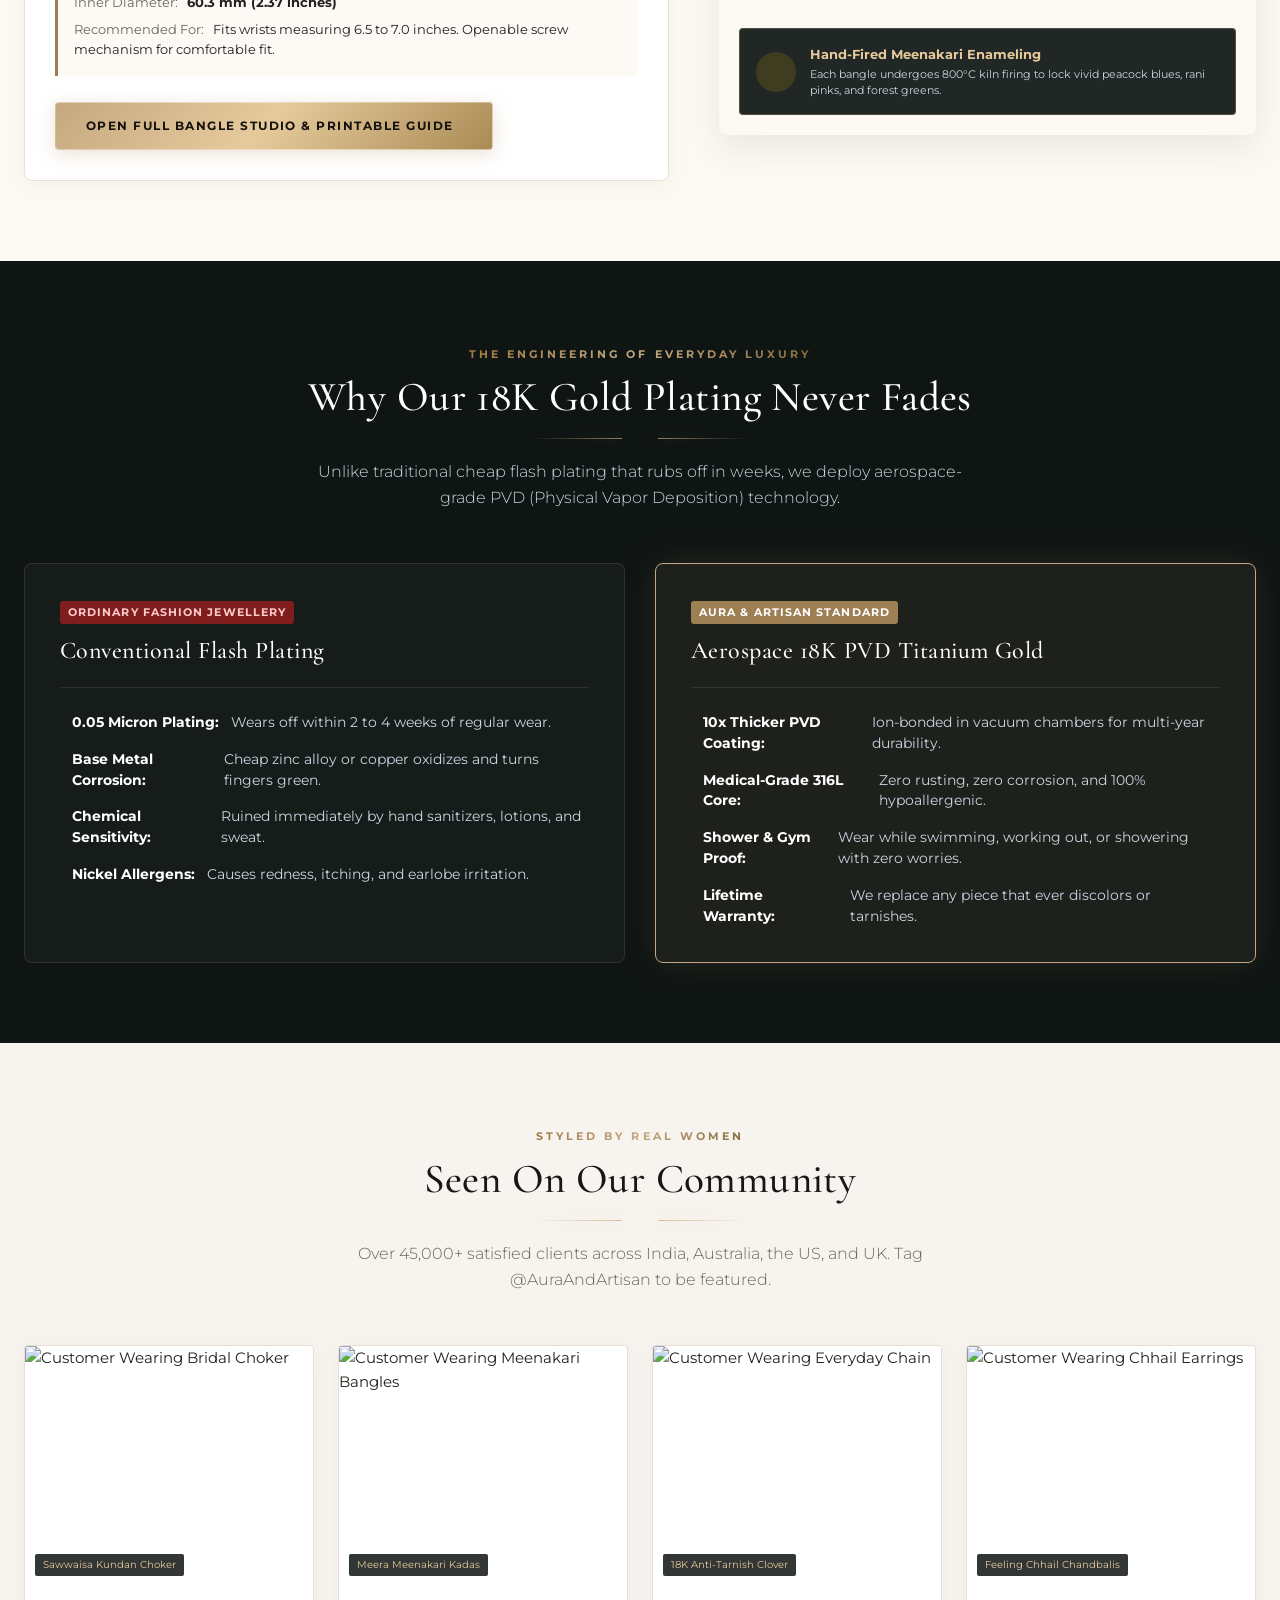
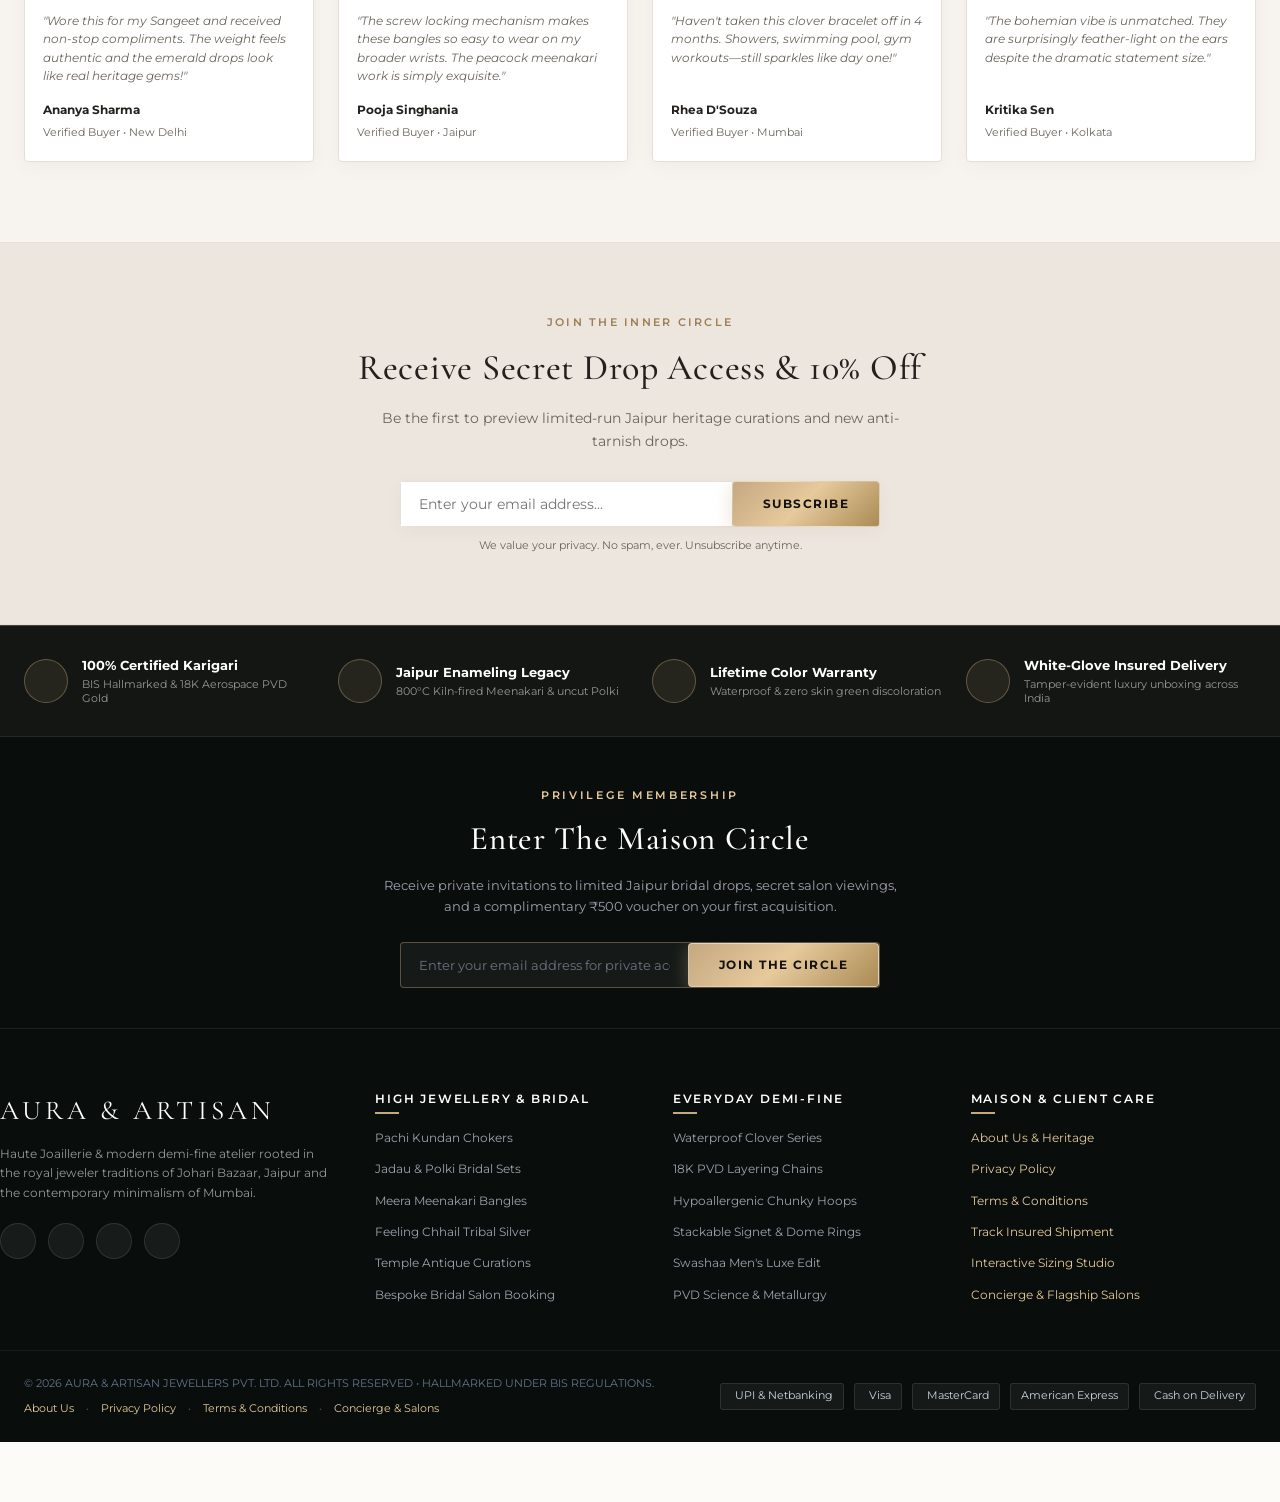
==== commit 6d3e6ead: "Align all 15 collection images precisely with their names and descriptions across index, collections" ====
--- a/index.html
+++ b/index.html
@@ -8,7 +8,7 @@
   <link rel="preconnect" href="https://fonts.gstatic.com" crossorigin>
   <link href="https://fonts.googleapis.com/css2?family=Cormorant+Garamond:ital,wght@0,300;0,400;0,500;0,600;0,700;1,400&family=Montserrat:wght@300;400;500;600;700&display=swap" rel="stylesheet">
   <link href="https://cdn.jsdelivr.net/npm/remixicon@4.2.0/fonts/remixicon.css" rel="stylesheet">
-  <link rel="stylesheet" href="styles.css?v=8.0">
+  <link rel="stylesheet" href="styles.css?v=8.1">
     <style id="critical-tablet-nav">
     @media (max-width: 1400px) {
       .site-header {
@@ -1019,7 +1019,7 @@
               <!-- Card 1 -->
           <article class="collection-tile tile-large">
             <div class="tile-img-box">
-              <img src="https://images.unsplash.com/photo-1610030469983-98e550d6193c?auto=format&fit=crop&w=1000&q=80" alt="Model wearing Pachi Kundan & Polki Choker" loading="lazy">
+              <img src="https://images.unsplash.com/photo-1617038220319-276d3cfab638?auto=format&fit=crop&w=800&q=80" alt="Noor-E-Passa & Matha Patti Royal Forehead Heirlooms" loading="lazy">
               <div class="tile-gradient-overlay"></div>
             </div>
             <div class="tile-content">
@@ -1036,7 +1036,7 @@
           <!-- Card 2 -->
           <article class="collection-tile">
             <div class="tile-img-box">
-              <img src="https://images.unsplash.com/photo-1630019852942-f89202989a59?auto=format&fit=crop&w=800&q=80" alt="Meera Meenakari Bangles on Model Wrist" loading="lazy">
+              <img src="https://images.unsplash.com/photo-1610030469983-98e550d6193c?auto=format&fit=crop&w=1000&q=80" alt="Model wearing Pachi Kundan & Polki Choker with Emerald Drops" loading="lazy">
               <div class="tile-gradient-overlay"></div>
             </div>
             <div class="tile-content">
@@ -1053,7 +1053,7 @@
           <!-- Card 3 -->
           <article class="collection-tile">
             <div class="tile-img-box">
-              <img src="https://images.unsplash.com/photo-1599643478518-a784e5dc4c8f?auto=format&fit=crop&w=800&q=80" alt="Model in 18K Anti-Tarnish Layered Chains" loading="lazy">
+              <img src="https://images.unsplash.com/photo-1630019852942-f89202989a59?auto=format&fit=crop&w=800&q=80" alt="Meera Meenakari Bangles on Model Wrist" loading="lazy">
               <div class="tile-gradient-overlay"></div>
             </div>
             <div class="tile-content">
@@ -1070,7 +1070,7 @@
           <!-- Card 4 -->
           <article class="collection-tile">
             <div class="tile-img-box">
-              <img src="https://images.unsplash.com/photo-1576053139778-7e32f2ae3cfd?auto=format&fit=crop&w=800&q=80" alt="Bohemian model wearing statement oxidized silver earrings" loading="lazy">
+              <img src="https://images.unsplash.com/photo-1602751584552-8ba73aad10e1?auto=format&fit=crop&w=800&q=80" alt="Model in 18K Anti-Tarnish Waterproof Everyday Gold" loading="lazy">
               <div class="tile-gradient-overlay"></div>
             </div>
             <div class="tile-content">
@@ -1087,7 +1087,7 @@
           <!-- Card 5 -->
           <article class="collection-tile">
             <div class="tile-img-box">
-              <img src="https://images.unsplash.com/photo-1506630448388-4e683c67ddb0?auto=format&fit=crop&w=800&q=80" alt="Model wearing men's minimal chain and cuff" loading="lazy">
+              <img src="https://images.unsplash.com/photo-1576053139778-7e32f2ae3cfd?auto=format&fit=crop&w=800&q=80" alt="Bohemian model wearing statement oxidized silver ghungroo chandbalis" loading="lazy">
               <div class="tile-gradient-overlay"></div>
             </div>
             <div class="tile-content">
@@ -1104,7 +1104,7 @@
           <!-- Card 6: Fine Pearls -->
           <article class="collection-tile">
             <div class="tile-img-box">
-              <img src="https://images.unsplash.com/photo-1599643477877-530eb83abc8e?auto=format&fit=crop&w=800&q=80" alt="Model wearing Nazaakat Basra Pearls and Polki Rani Haar" loading="lazy">
+              <img src="https://images.unsplash.com/photo-1506630448388-4e683c67ddb0?auto=format&fit=crop&w=800&q=80" alt="Model wearing men's minimal Cuban chain and stainless steel wrist kada" loading="lazy">
               <div class="tile-gradient-overlay"></div>
             </div>
             <div class="tile-content">
@@ -1121,7 +1121,7 @@
           <!-- Card 7: Large Editorial Feature -->
           <article class="collection-tile tile-large">
             <div class="tile-img-box">
-              <img src="https://images.unsplash.com/photo-1602751584552-8ba73aad10e1?auto=format&fit=crop&w=1000&q=80" alt="Temple Grandeur South Indian Nakshi Choker on Model" loading="lazy">
+              <img src="https://images.unsplash.com/photo-1599643477877-530eb83abc8e?auto=format&fit=crop&w=800&q=80" alt="Model wearing Nazaakat Basra Pearls and Polki Rani Haar" loading="lazy">
               <div class="tile-gradient-overlay"></div>
             </div>
             <div class="tile-content">
@@ -1138,7 +1138,7 @@
           <!-- Card 8: Solitaire Noir -->
           <article class="collection-tile">
             <div class="tile-img-box">
-              <img src="https://images.unsplash.com/photo-1515562141207-7a88fb7ce338?auto=format&fit=crop&w=800&q=80" alt="Solitaire Lab-Grown Diamonds and Tennis Bracelet" loading="lazy">
+              <img src="https://images.unsplash.com/photo-1601121141461-9d6647bca1ed?auto=format&fit=crop&w=1000&q=80" alt="Temple Grandeur South Indian Nakshi Choker with Kemp Rubies" loading="lazy">
               <div class="tile-gradient-overlay"></div>
             </div>
             <div class="tile-content">
@@ -1155,7 +1155,7 @@
           <!-- Card 9: Noor Evil Eye & Talismans -->
           <article class="collection-tile">
             <div class="tile-img-box">
-              <img src="https://images.unsplash.com/photo-1611591475878-1a74288029c7?auto=format&fit=crop&w=800&q=80" alt="Noor Evil Eye and Celestial Talismans" loading="lazy">
+              <img src="https://images.unsplash.com/photo-1515562141207-7a88fb7ce338?auto=format&fit=crop&w=800&q=80" alt="Solitaire Lab-Grown Diamonds and Tennis Bracelet" loading="lazy">
               <div class="tile-gradient-overlay"></div>
             </div>
             <div class="tile-content">
@@ -1172,7 +1172,7 @@
           <!-- Card 10: Bridal Chuda -->
           <article class="collection-tile">
             <div class="tile-img-box">
-              <img src="https://images.unsplash.com/photo-1599643478518-a784e5dc4c8f?auto=format&fit=crop&w=800&q=80" alt="Bridal Chuda & Handcrafted Kaleerein Suite" loading="lazy">
+              <img src="https://images.unsplash.com/photo-1674554875210-49b2a1c163d4?auto=format&fit=crop&w=800&q=80" alt="Noor Evil Eye Talisman and Celestial Protective Charms" loading="lazy">
               <div class="tile-gradient-overlay"></div>
             </div>
             <div class="tile-content">
@@ -1189,7 +1189,7 @@
           <!-- Card 11: Navratna Celestial Nine-Gem Heritage -->
           <article class="collection-tile tile-large">
             <div class="tile-img-box">
-              <img src="https://images.unsplash.com/photo-1535632066927-ab7c9ab60908?auto=format&fit=crop&w=1000&q=80" alt="Navratna Celestial Nine-Gem Filigree Choker" loading="lazy">
+              <img src="https://images.unsplash.com/photo-1630019852942-f89202989a59?auto=format&fit=crop&w=800&q=80" alt="Imperial Crimson & Pearl Latkan Bridal Chuda Set" loading="lazy">
               <div class="tile-gradient-overlay"></div>
             </div>
             <div class="tile-content">
@@ -1206,7 +1206,7 @@
           <!-- Card 12: Gulabi Jaipur Rose Gold & Tourmaline -->
           <article class="collection-tile">
             <div class="tile-img-box">
-              <img src="https://images.unsplash.com/photo-1598560917505-59a3ad559071?auto=format&fit=crop&w=800&q=80" alt="Gulabi Jaipur Rose Gold & Pink Tourmaline" loading="lazy">
+              <img src="https://images.unsplash.com/photo-1599643478518-a784e5dc4c8f?auto=format&fit=crop&w=1000&q=80" alt="Navratna Celestial Nine-Gem Filigree Choker & Jhumkas" loading="lazy">
               <div class="tile-gradient-overlay"></div>
             </div>
             <div class="tile-content">
@@ -1223,7 +1223,7 @@
           <!-- Card 13: Rajkumari Jadau Hathphool -->
           <article class="collection-tile">
             <div class="tile-img-box">
-              <img src="https://images.unsplash.com/photo-1617038220319-276d3cfab638?auto=format&fit=crop&w=800&q=80" alt="Rajkumari Jadau Hathphool and Cocktail Rings" loading="lazy">
+              <img src="https://images.unsplash.com/photo-1635767798638-3e25273a8236?auto=format&fit=crop&w=800&q=80" alt="Gulabi Jaipur Rose Gold & Pink Tourmaline Floral Drops" loading="lazy">
               <div class="tile-gradient-overlay"></div>
             </div>
             <div class="tile-content">
@@ -1240,7 +1240,7 @@
           <!-- Card 14: Dewdrop Moissanite & Solitaires -->
           <article class="collection-tile">
             <div class="tile-img-box">
-              <img src="https://images.unsplash.com/photo-1515562141207-7a88fb7ce338?auto=format&fit=crop&w=800&q=80" alt="Dewdrop Moissanite Eternity Tennis Choker" loading="lazy">
+              <img src="https://images.unsplash.com/photo-1611591475870-761376e10793?auto=format&fit=crop&w=800&q=80" alt="Rajkumari Jadau Hathphool Hand Harness and Cocktail Rings" loading="lazy">
               <div class="tile-gradient-overlay"></div>
             </div>
             <div class="tile-content">
@@ -1257,7 +1257,7 @@
           <!-- Card 15: Noor-E-Passa & Matha Patti -->
           <article class="collection-tile">
             <div class="tile-img-box">
-              <img src="https://images.unsplash.com/photo-1601121141461-9d6647bca1ed?auto=format&fit=crop&w=800&q=80" alt="Noor-E-Passa & Matha Patti Heirlooms" loading="lazy">
+              <img src="https://images.unsplash.com/photo-1605100804763-247f67b3557e?auto=format&fit=crop&w=800&q=80" alt="Dewdrop D-Color VVS1 Moissanite Eternity Solitaire" loading="lazy">
               <div class="tile-gradient-overlay"></div>
             </div>
             <div class="tile-content">
@@ -1275,7 +1275,7 @@
               <!-- Card 1 -->
           <article class="collection-tile tile-large">
             <div class="tile-img-box">
-              <img src="https://images.unsplash.com/photo-1610030469983-98e550d6193c?auto=format&fit=crop&w=1000&q=80" alt="Model wearing Pachi Kundan & Polki Choker" loading="lazy">
+              <img src="https://images.unsplash.com/photo-1617038220319-276d3cfab638?auto=format&fit=crop&w=800&q=80" alt="Noor-E-Passa & Matha Patti Royal Forehead Heirlooms" loading="lazy">
               <div class="tile-gradient-overlay"></div>
             </div>
             <div class="tile-content">
@@ -2375,7 +2375,7 @@
       <button class="cart-close-btn" onclick="closeWishlist()" aria-label="Close Wishlist"><i class="ri-close-line"></i></button>
     </div>
     <div class="wishlist-items-list" id="wishlistItemsContainer">
-      <!-- Injected dynamically by app.js?v=8.0 renderWishlist() -->
+      <!-- Injected dynamically by app.js?v=8.1 renderWishlist() -->
     </div>
     <div class="wishlist-drawer-footer">
       <button class="btn btn-gold btn-block" onclick="addAllWishlistToBag()">
@@ -2511,8 +2511,8 @@
 
   <!-- Three.js WebGL 3D Engine -->
   <script src="https://cdnjs.cloudflare.com/ajax/libs/three.js/r128/three.min.js"></script>
-  <script src="store-engine.js?v=8.0"></script>
-  <script src="app.js?v=8.0"></script>
+  <script src="store-engine.js?v=8.1"></script>
+  <script src="app.js?v=8.1"></script>
 
   <!-- DYNAMIC LUXURY CHECKOUT & ORDER MODALS BACKDROP -->
   <div class="luxury-modal-backdrop" id="checkoutModalBackdrop">
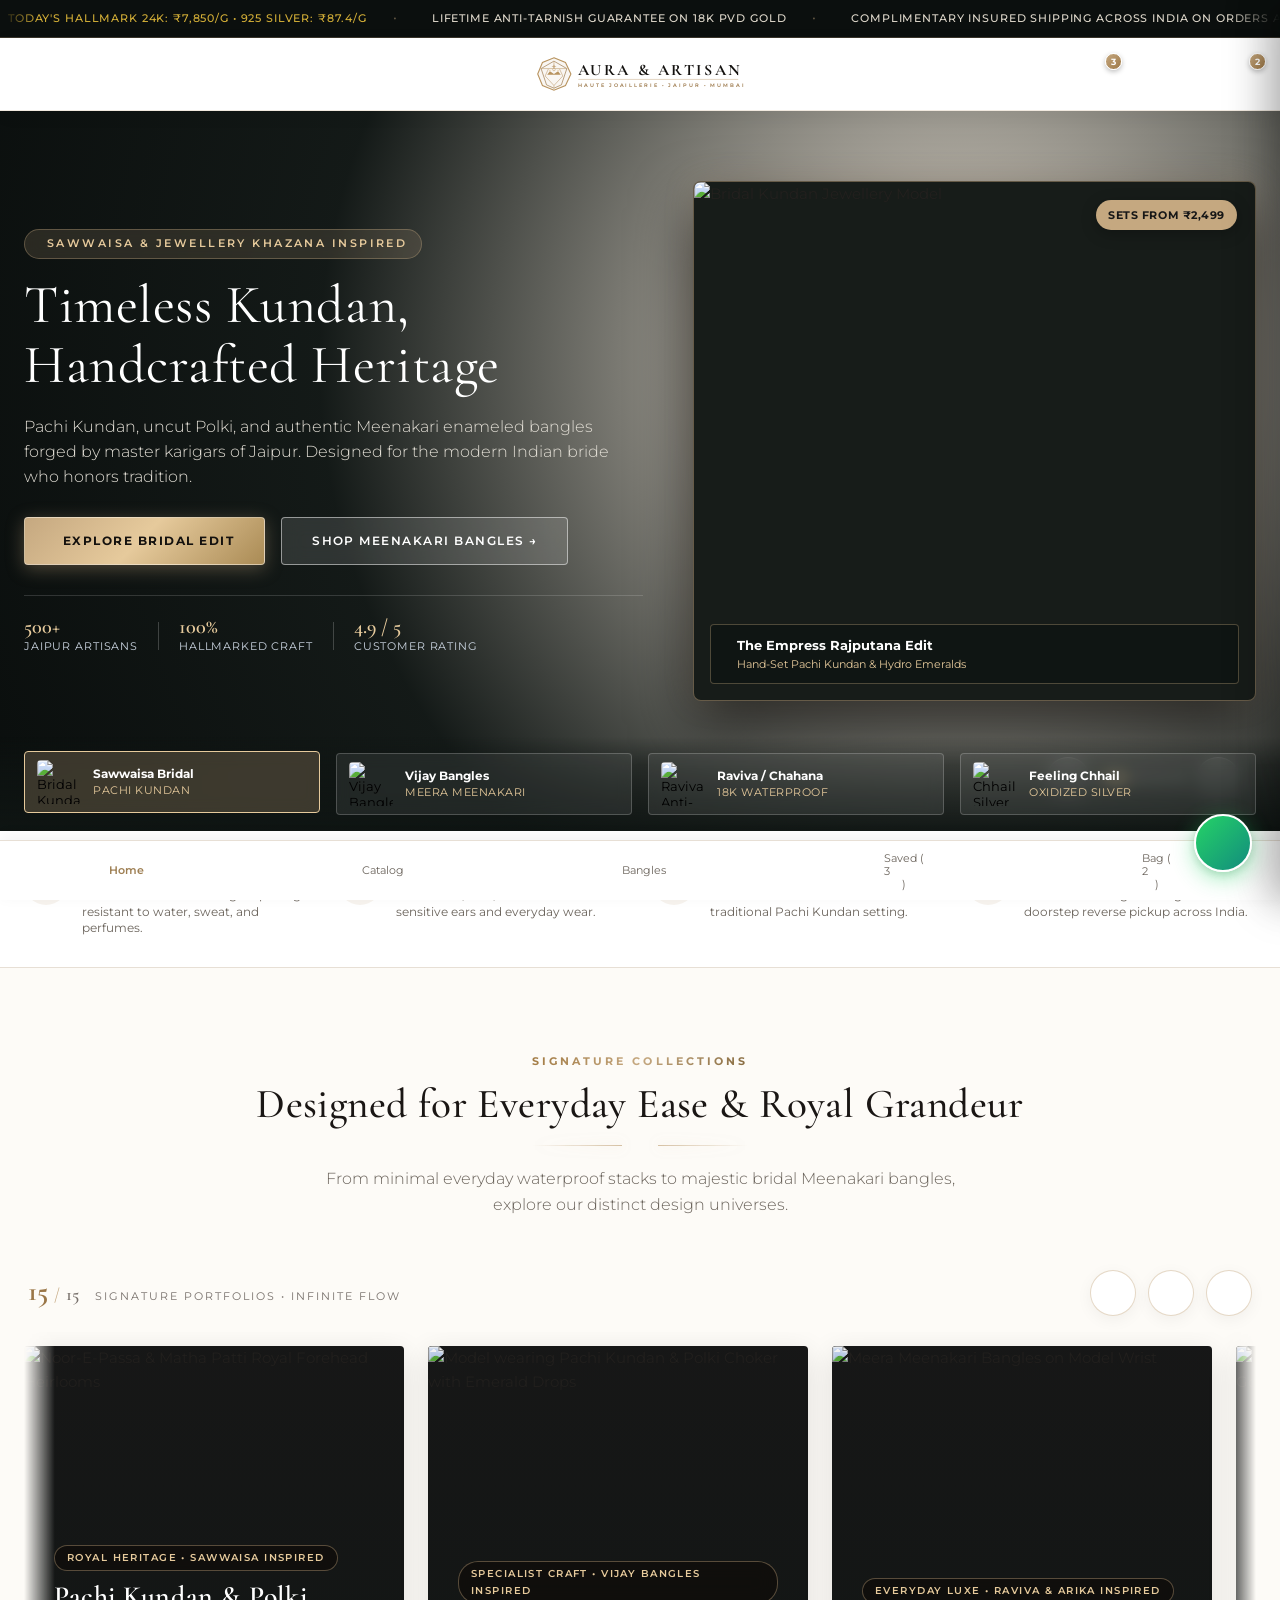
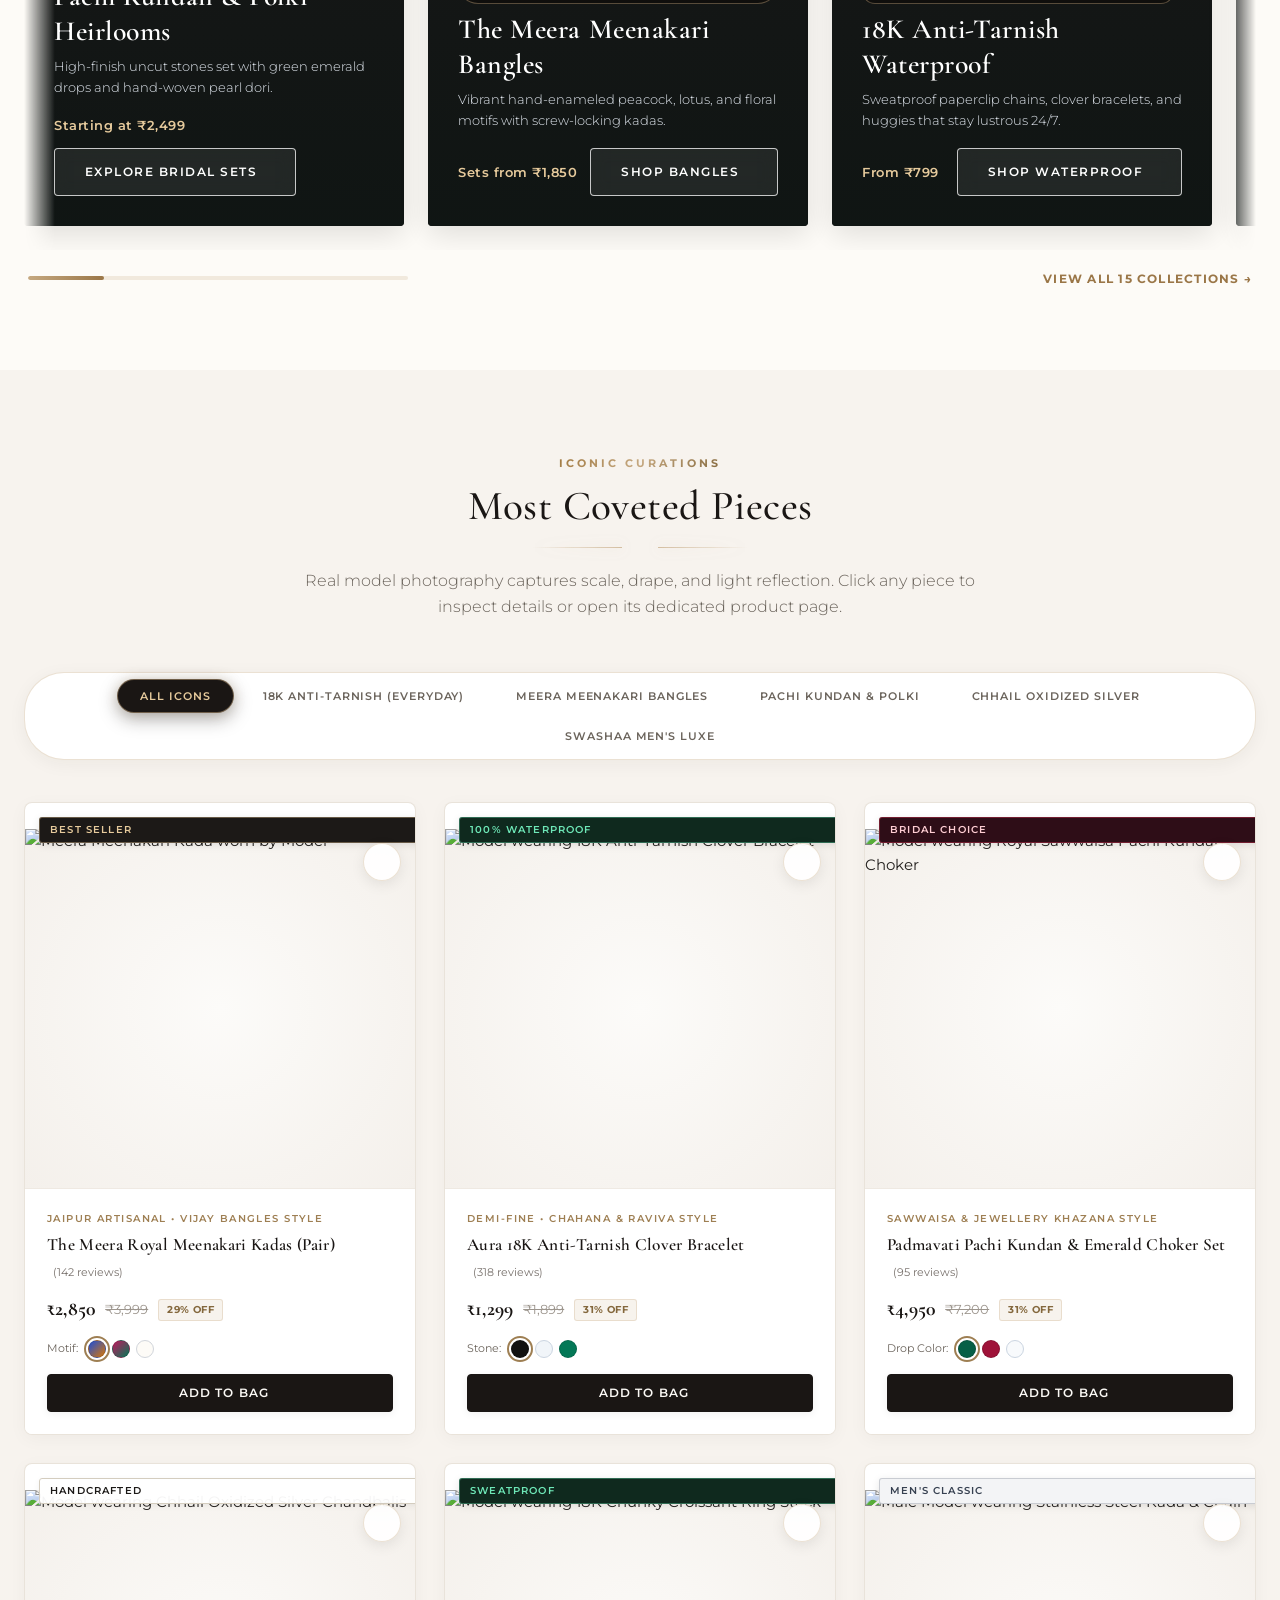
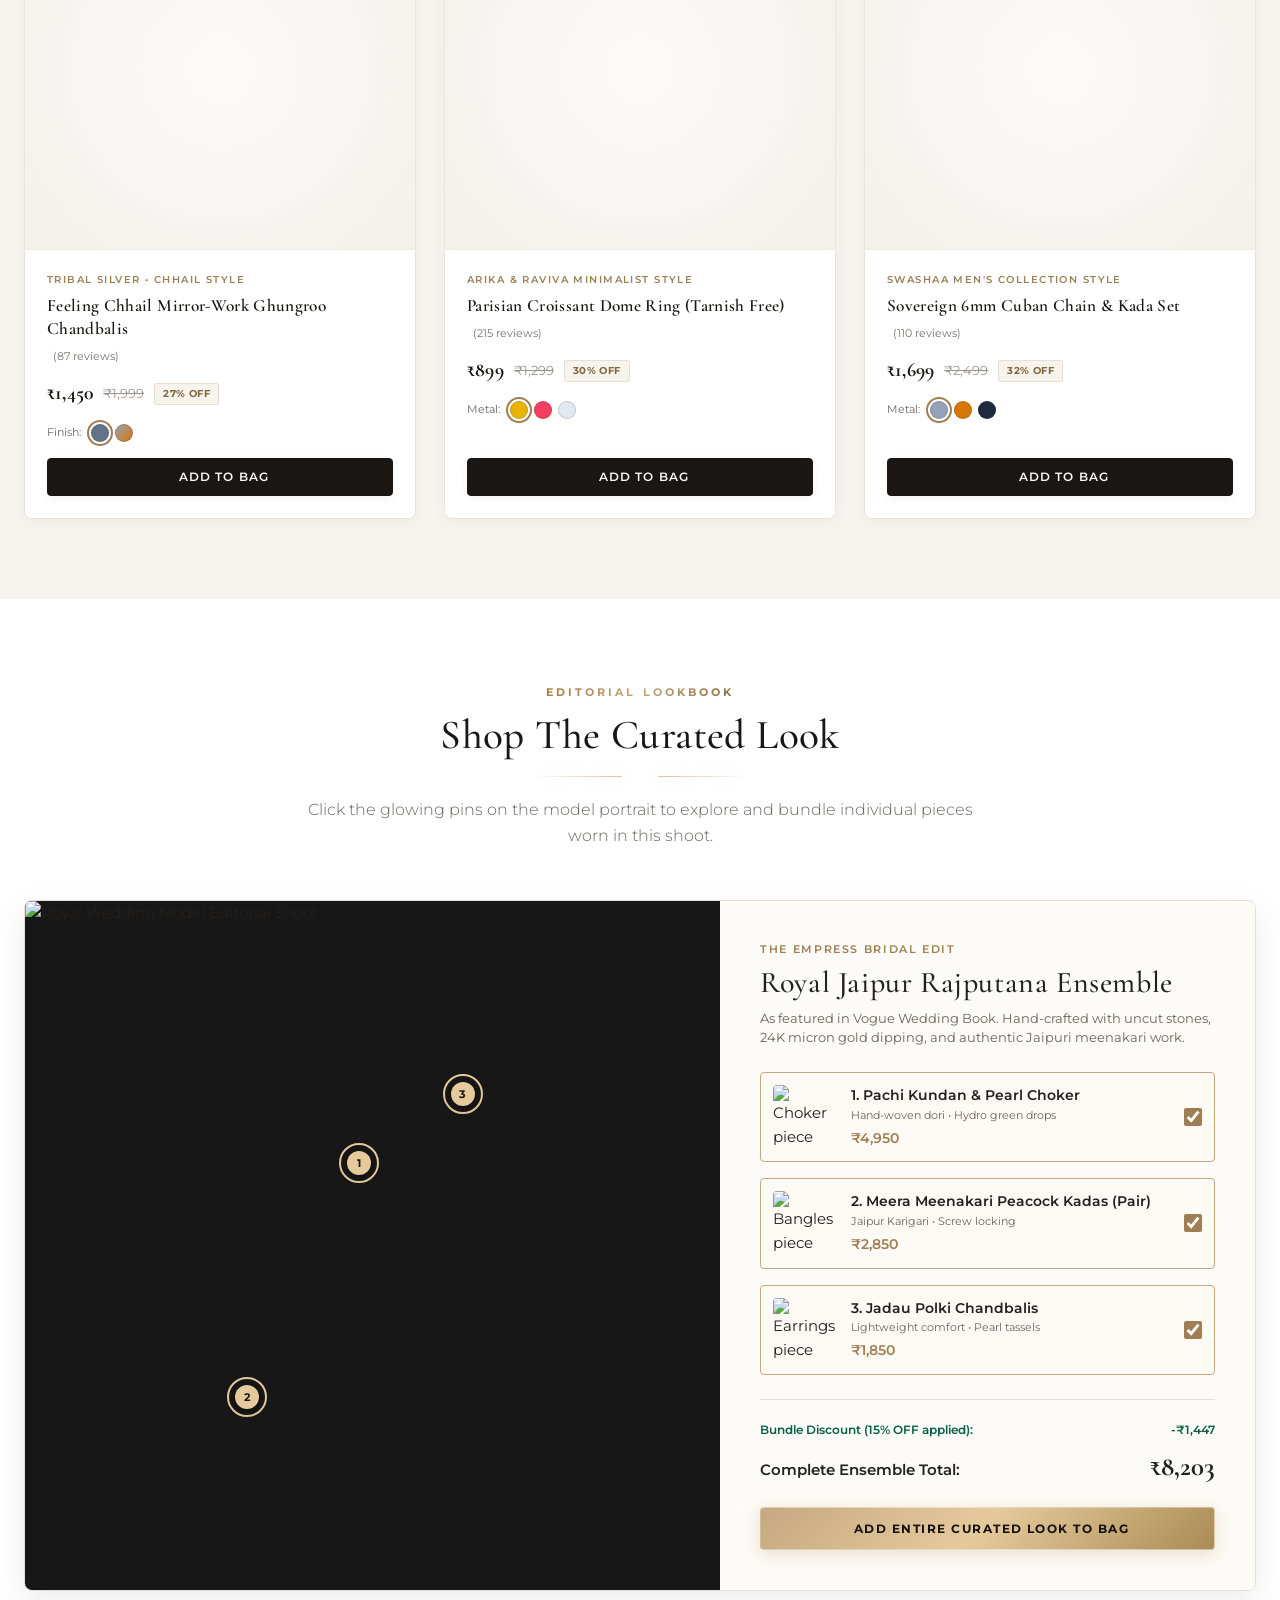
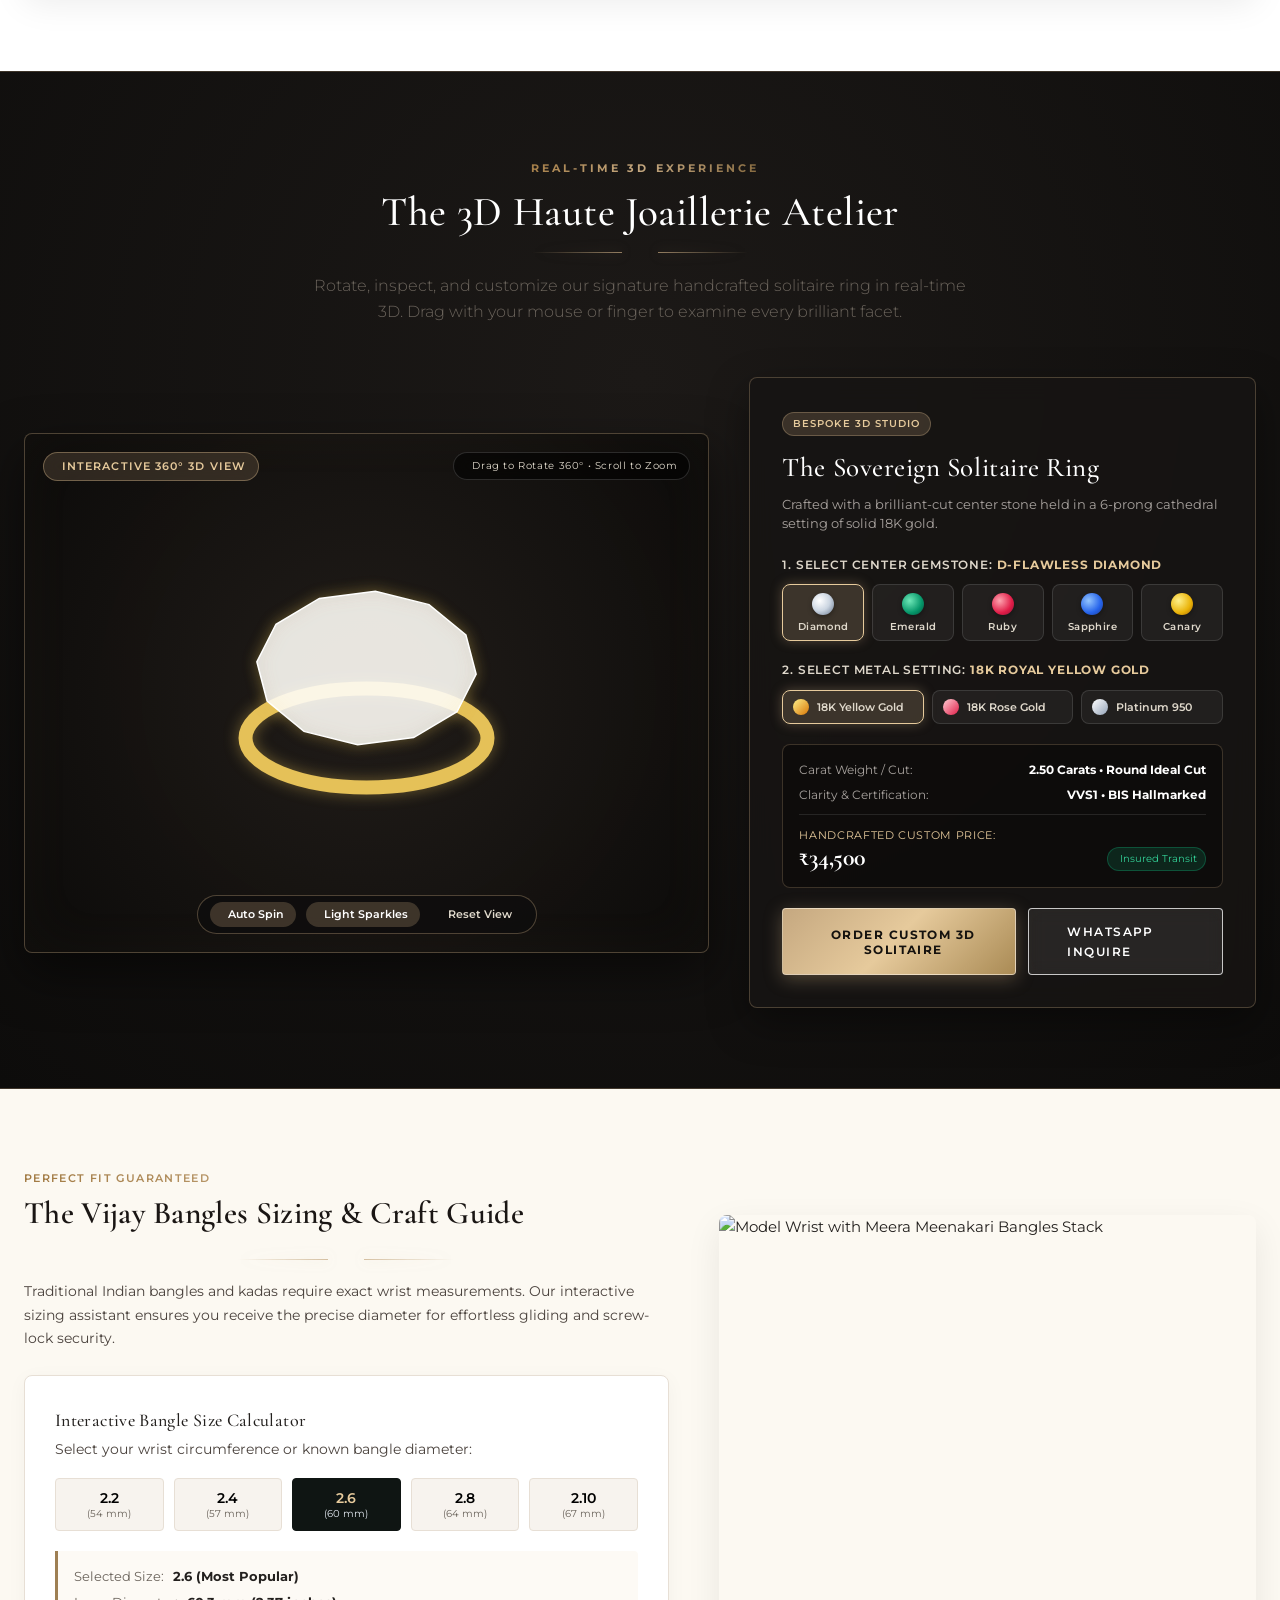
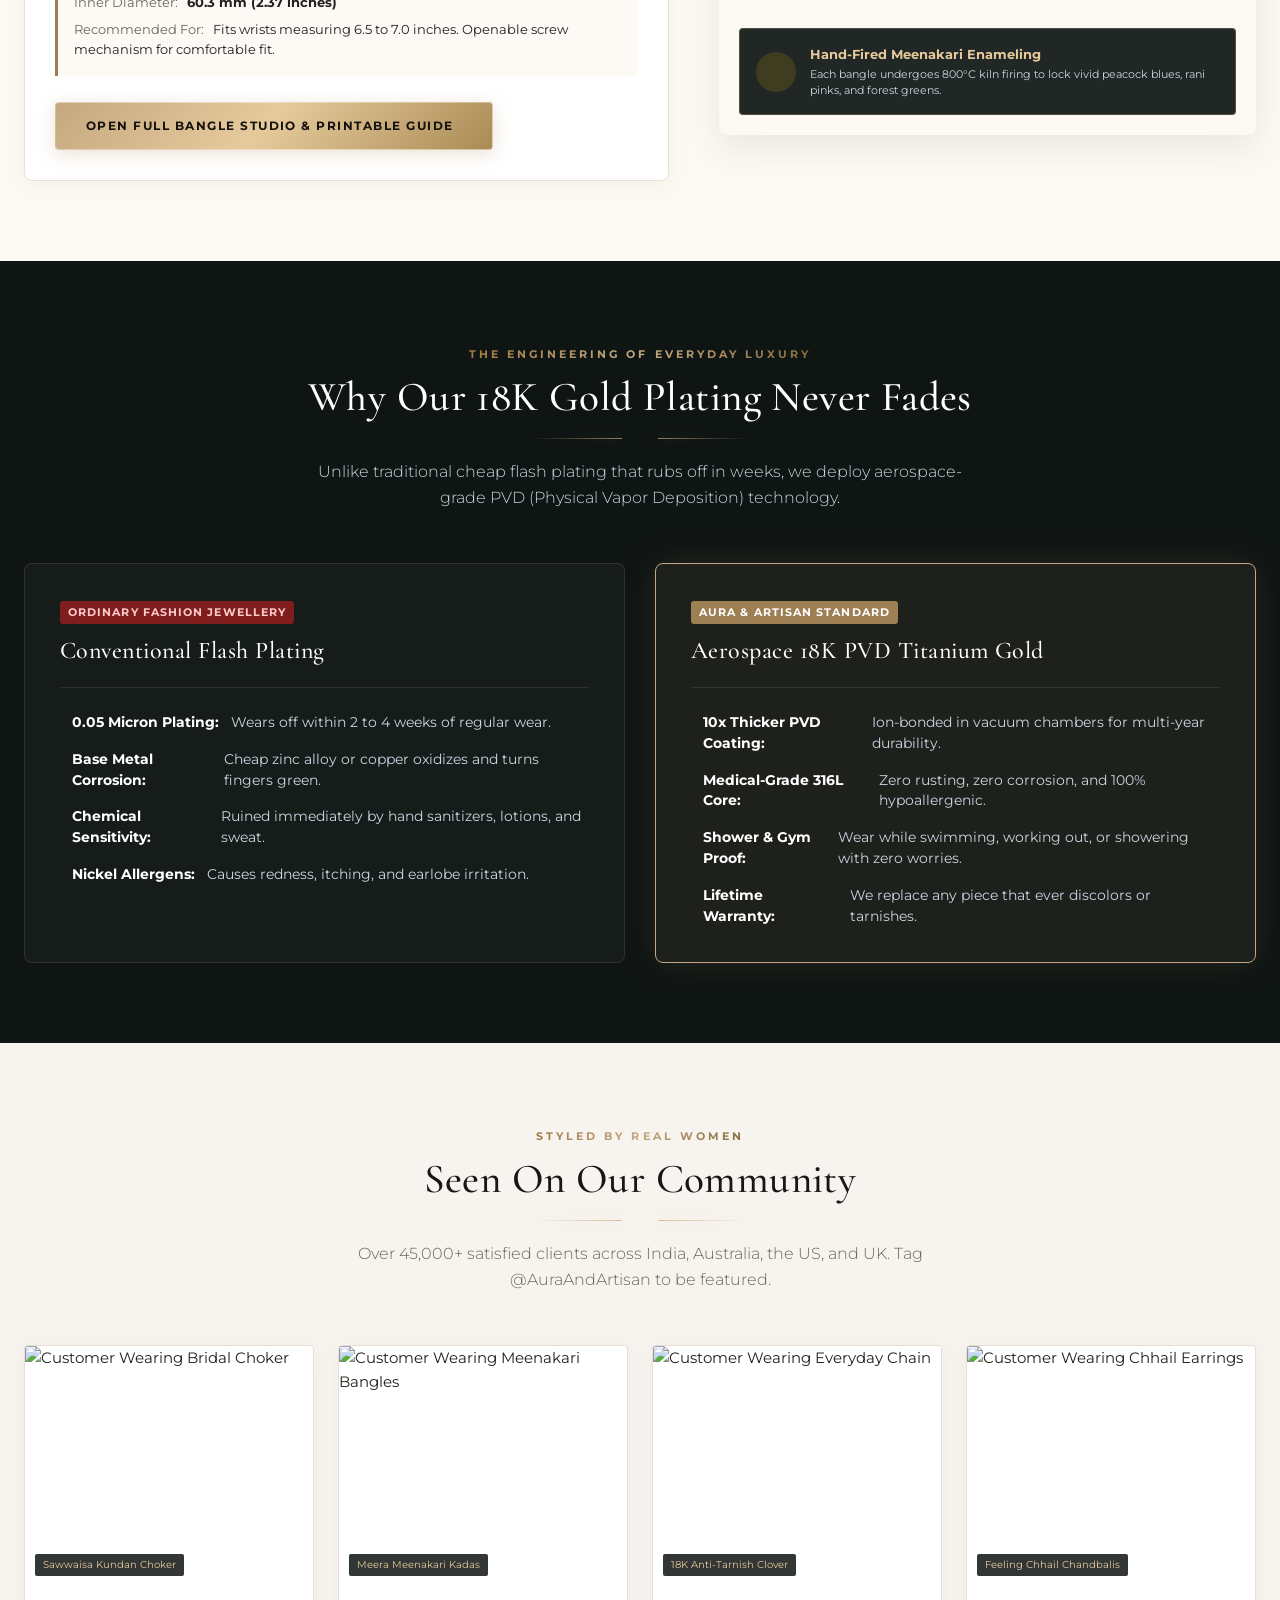
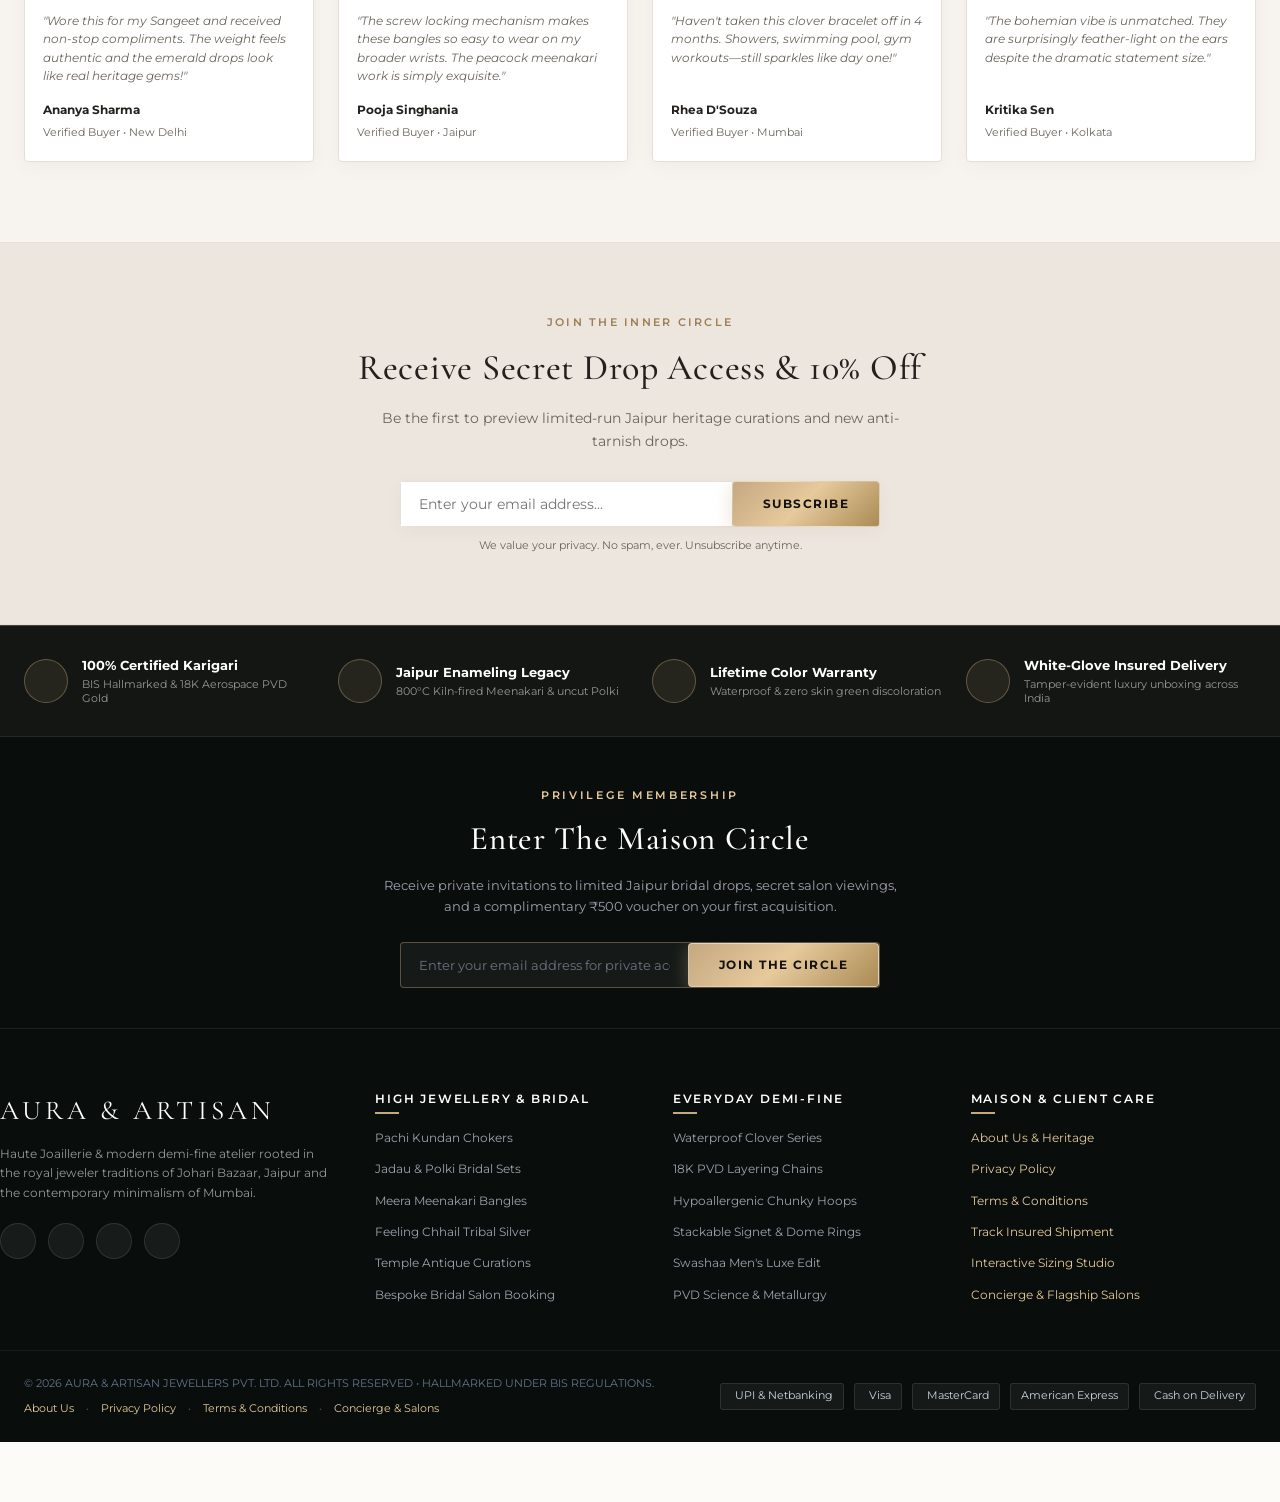
==== commit c4b23b20: "Fix broken Noor Talismans image and activate category pills automatic slider with pause-on-hover" ====
--- a/index.html
+++ b/index.html
@@ -8,7 +8,7 @@
   <link rel="preconnect" href="https://fonts.gstatic.com" crossorigin>
   <link href="https://fonts.googleapis.com/css2?family=Cormorant+Garamond:ital,wght@0,300;0,400;0,500;0,600;0,700;1,400&family=Montserrat:wght@300;400;500;600;700&display=swap" rel="stylesheet">
   <link href="https://cdn.jsdelivr.net/npm/remixicon@4.2.0/fonts/remixicon.css" rel="stylesheet">
-  <link rel="stylesheet" href="styles.css?v=8.1">
+  <link rel="stylesheet" href="styles.css?v=8.3">
     <style id="critical-tablet-nav">
     @media (max-width: 1400px) {
       .site-header {
@@ -1240,7 +1240,7 @@
           <!-- Card 14: Dewdrop Moissanite & Solitaires -->
           <article class="collection-tile">
             <div class="tile-img-box">
-              <img src="https://images.unsplash.com/photo-1611591475870-761376e10793?auto=format&fit=crop&w=800&q=80" alt="Rajkumari Jadau Hathphool Hand Harness and Cocktail Rings" loading="lazy">
+              <img src="https://images.unsplash.com/photo-1617038220319-276d3cfab638?auto=format&fit=crop&w=800&q=80" alt="Rajkumari Jadau Hathphool Hand Harness and Cocktail Rings" loading="lazy">
               <div class="tile-gradient-overlay"></div>
             </div>
             <div class="tile-content">
@@ -1411,7 +1411,7 @@
           <!-- Card 9: Noor Evil Eye & Talismans -->
           <article class="collection-tile">
             <div class="tile-img-box">
-              <img src="https://images.unsplash.com/photo-1611591475878-1a74288029c7?auto=format&fit=crop&w=800&q=80" alt="Noor Evil Eye and Celestial Talismans" loading="lazy">
+              <img src="https://images.unsplash.com/photo-1674554875210-49b2a1c163d4?auto=format&fit=crop&w=800&q=80" alt="Noor Evil Eye and Celestial Talismans" loading="lazy">
               <div class="tile-gradient-overlay"></div>
             </div>
             <div class="tile-content">
@@ -1753,7 +1753,7 @@
             <div class="product-badge badge-men">Men's Classic</div>
             <div class="product-img-wrap">
               <img class="img-primary" src="https://images.unsplash.com/photo-1506630448388-4e683c67ddb0?auto=format&fit=crop&w=700&q=80" alt="Male Model wearing Stainless Steel Kada & Chain" loading="lazy">
-              <img class="img-secondary" src="https://images.unsplash.com/photo-1611591475878-1a74288029c7?auto=format&fit=crop&w=700&q=80" alt="Stainless Steel Link Detail" loading="lazy">
+              <img class="img-secondary" src="https://images.unsplash.com/photo-1605100804763-247f67b3557e?auto=format&fit=crop&w=700&q=80" alt="Stainless Steel Link Detail" loading="lazy">
               <button class="card-wishlist" onclick="toggleWishlist(this, 6)" aria-label="Add to Wishlist"><i class="ri-heart-line"></i></button>
               <div class="card-quick-actions">
                 <button class="btn-quick-view" onclick="openQuickView(6)">Quick View <i class="ri-eye-line"></i></button>
@@ -2375,7 +2375,7 @@
       <button class="cart-close-btn" onclick="closeWishlist()" aria-label="Close Wishlist"><i class="ri-close-line"></i></button>
     </div>
     <div class="wishlist-items-list" id="wishlistItemsContainer">
-      <!-- Injected dynamically by app.js?v=8.1 renderWishlist() -->
+      <!-- Injected dynamically by app.js?v=8.3 renderWishlist() -->
     </div>
     <div class="wishlist-drawer-footer">
       <button class="btn btn-gold btn-block" onclick="addAllWishlistToBag()">
@@ -2511,8 +2511,8 @@
 
   <!-- Three.js WebGL 3D Engine -->
   <script src="https://cdnjs.cloudflare.com/ajax/libs/three.js/r128/three.min.js"></script>
-  <script src="store-engine.js?v=8.1"></script>
-  <script src="app.js?v=8.1"></script>
+  <script src="store-engine.js?v=8.3"></script>
+  <script src="app.js?v=8.3"></script>
 
   <!-- DYNAMIC LUXURY CHECKOUT & ORDER MODALS BACKDROP -->
   <div class="luxury-modal-backdrop" id="checkoutModalBackdrop">
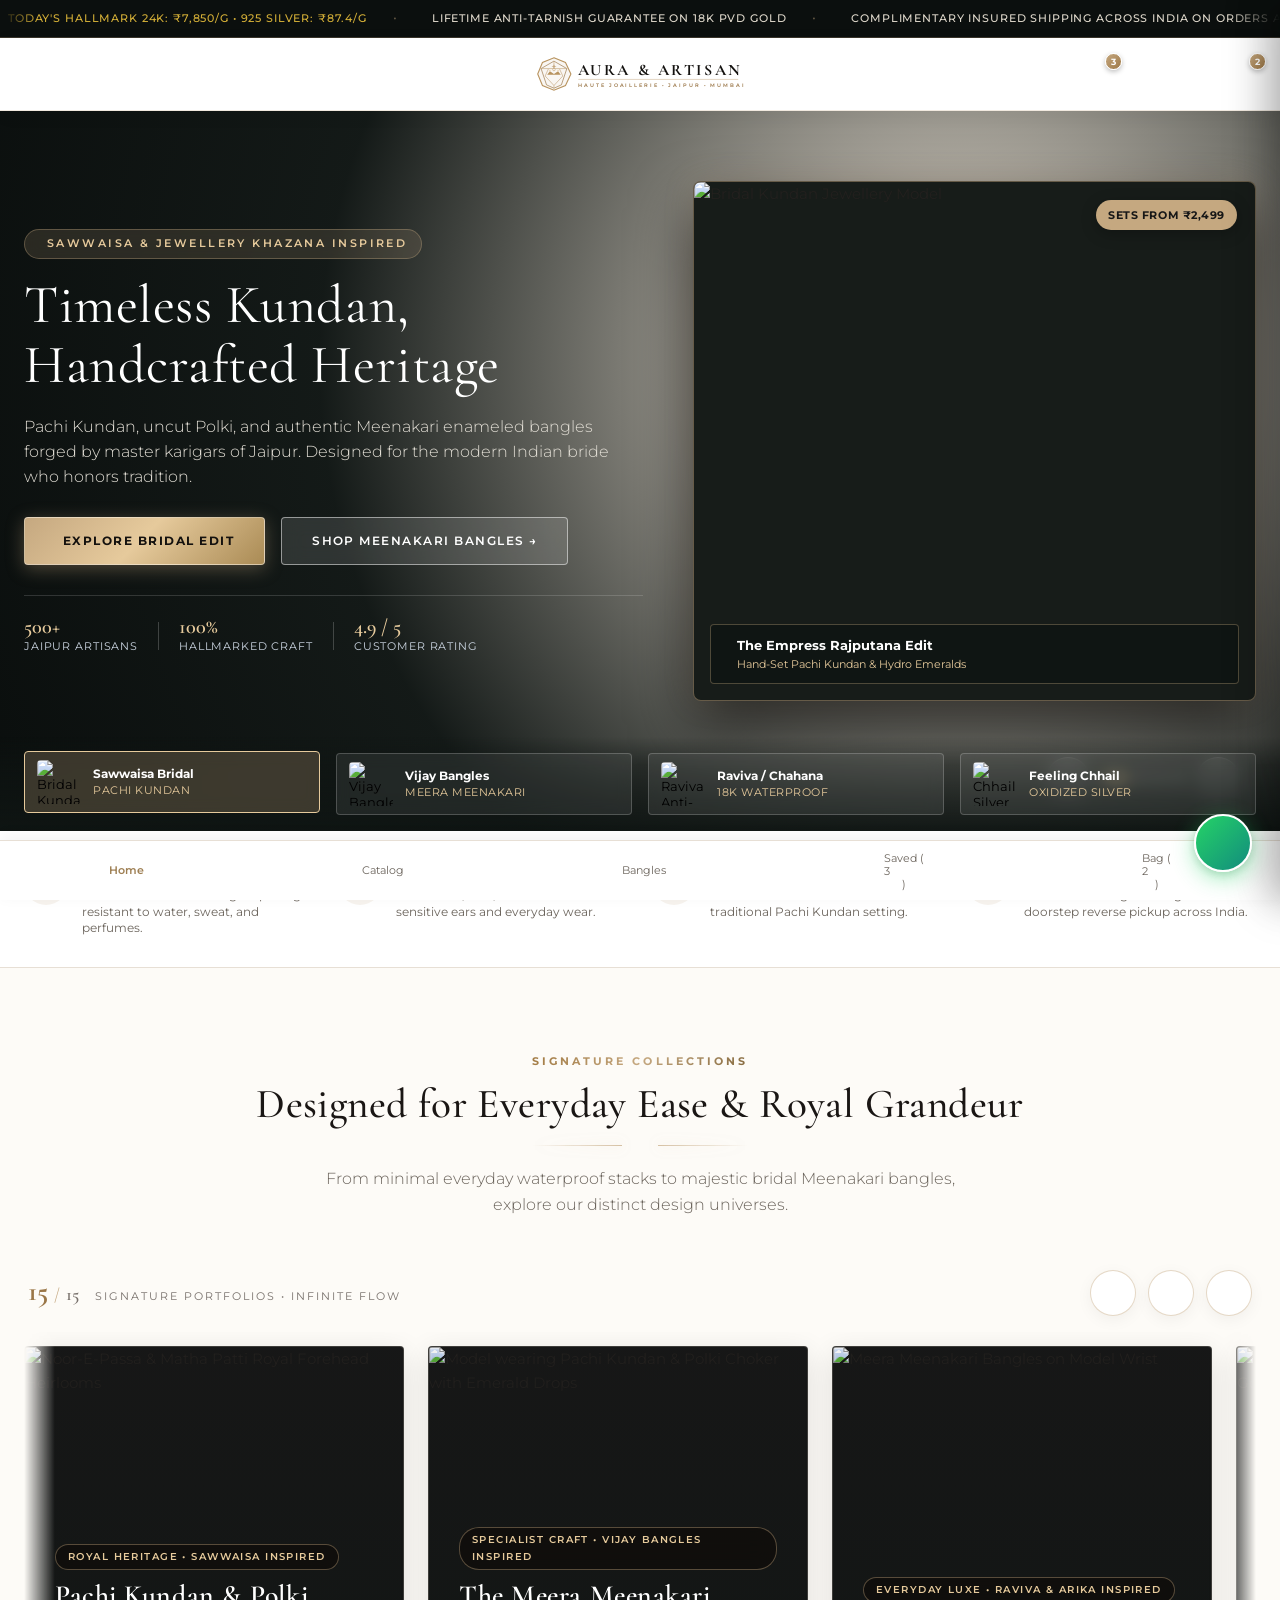
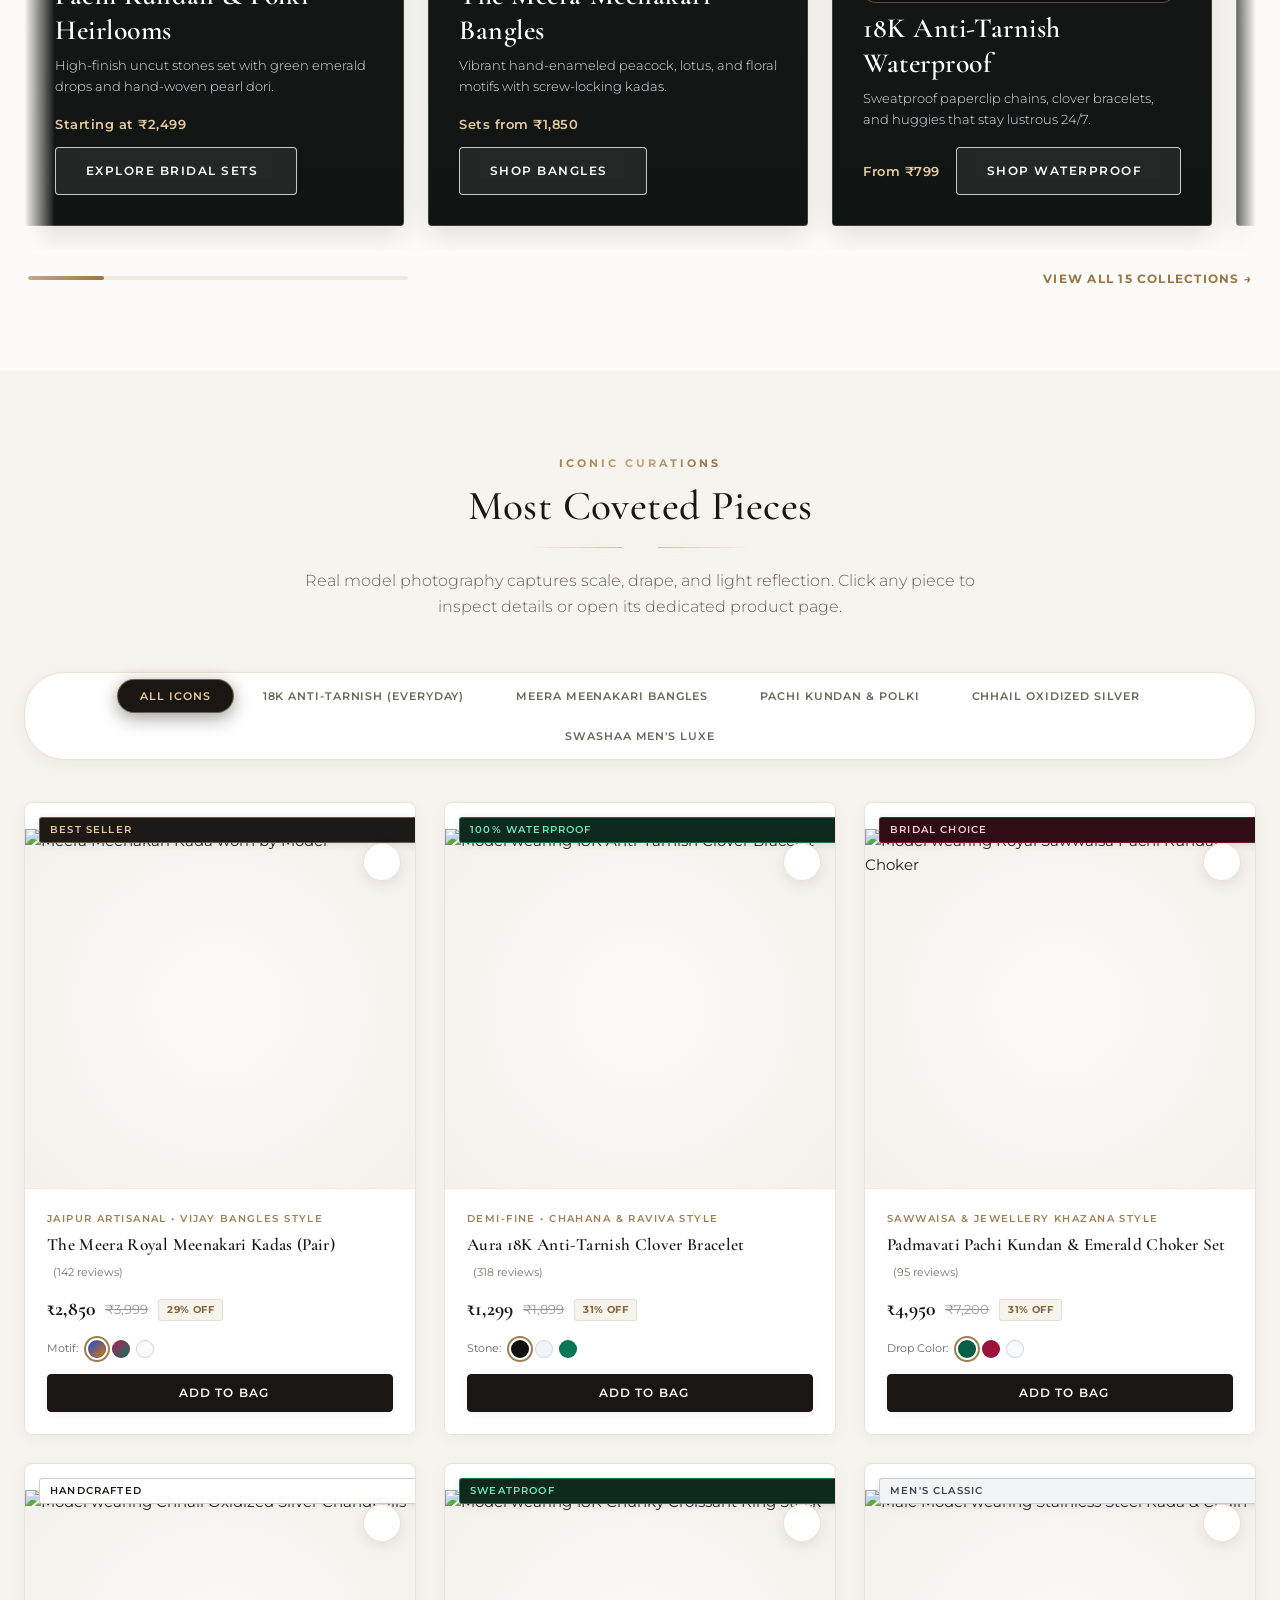
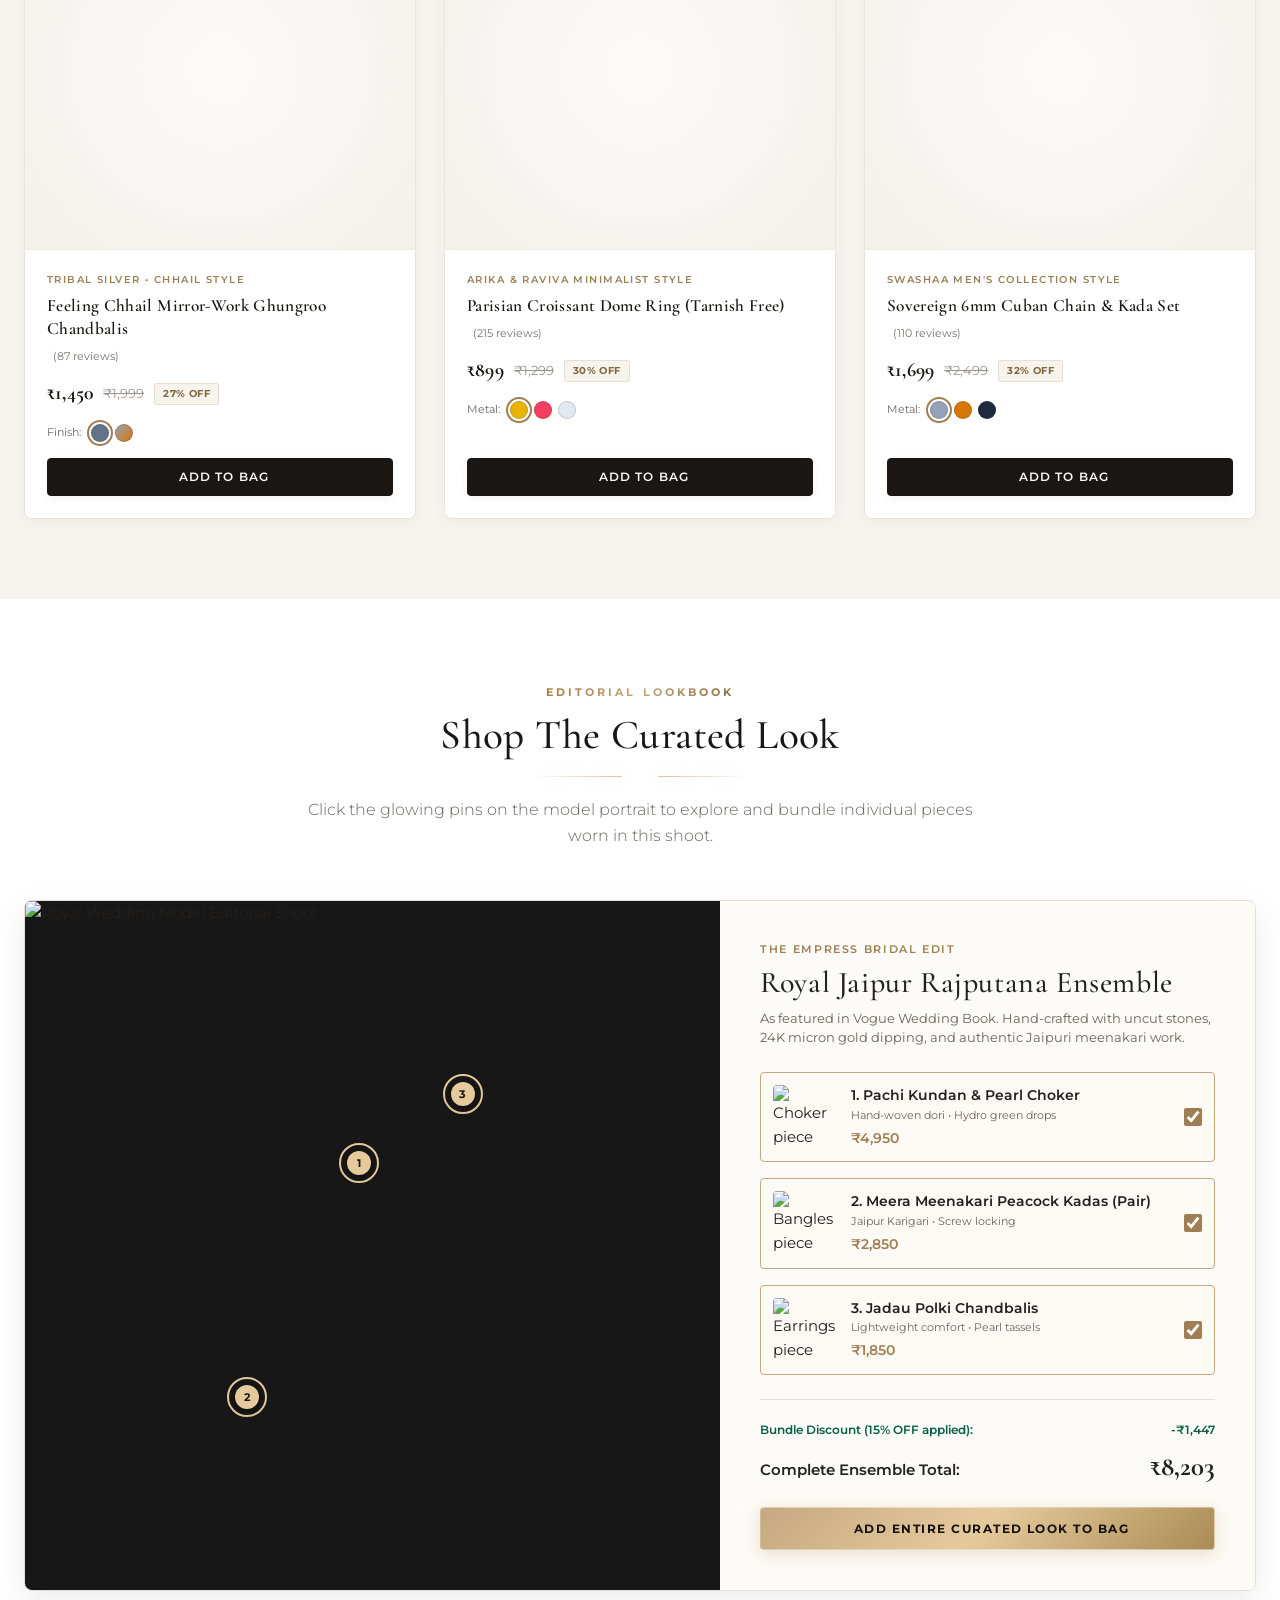
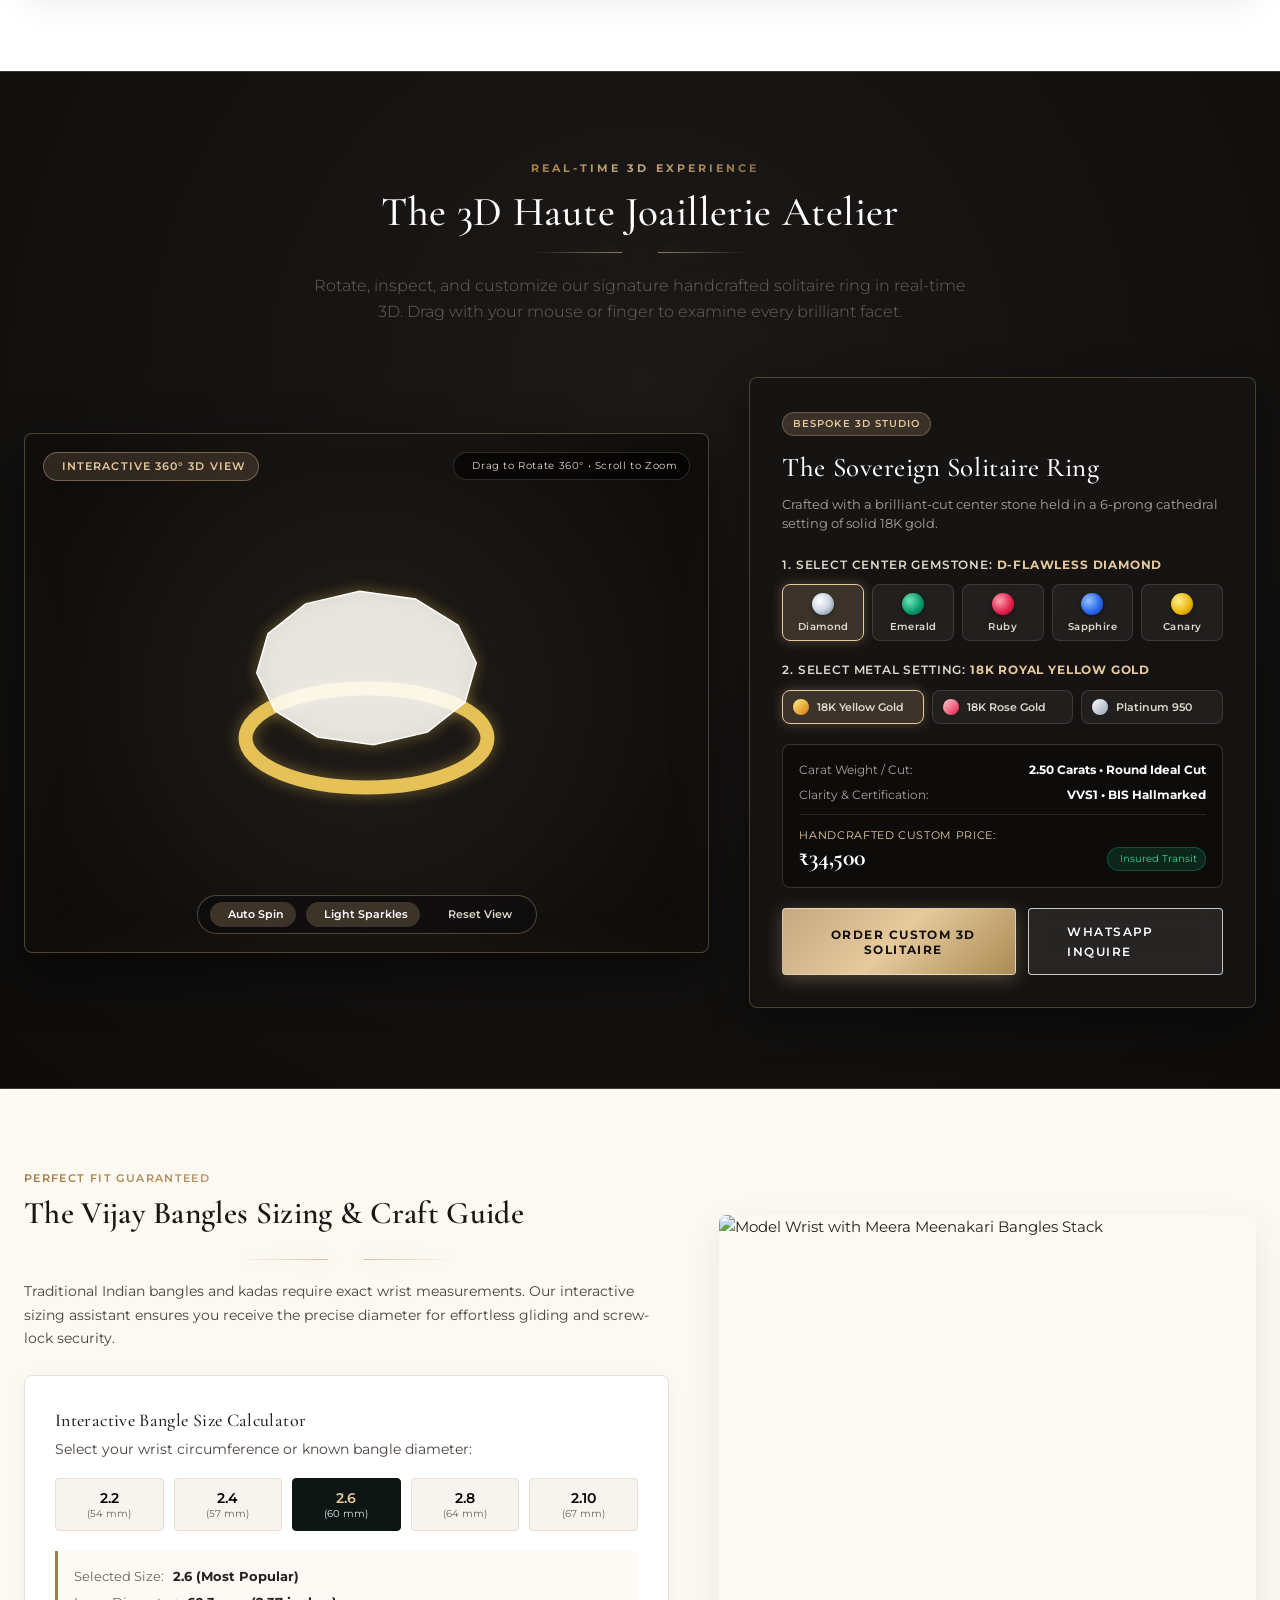
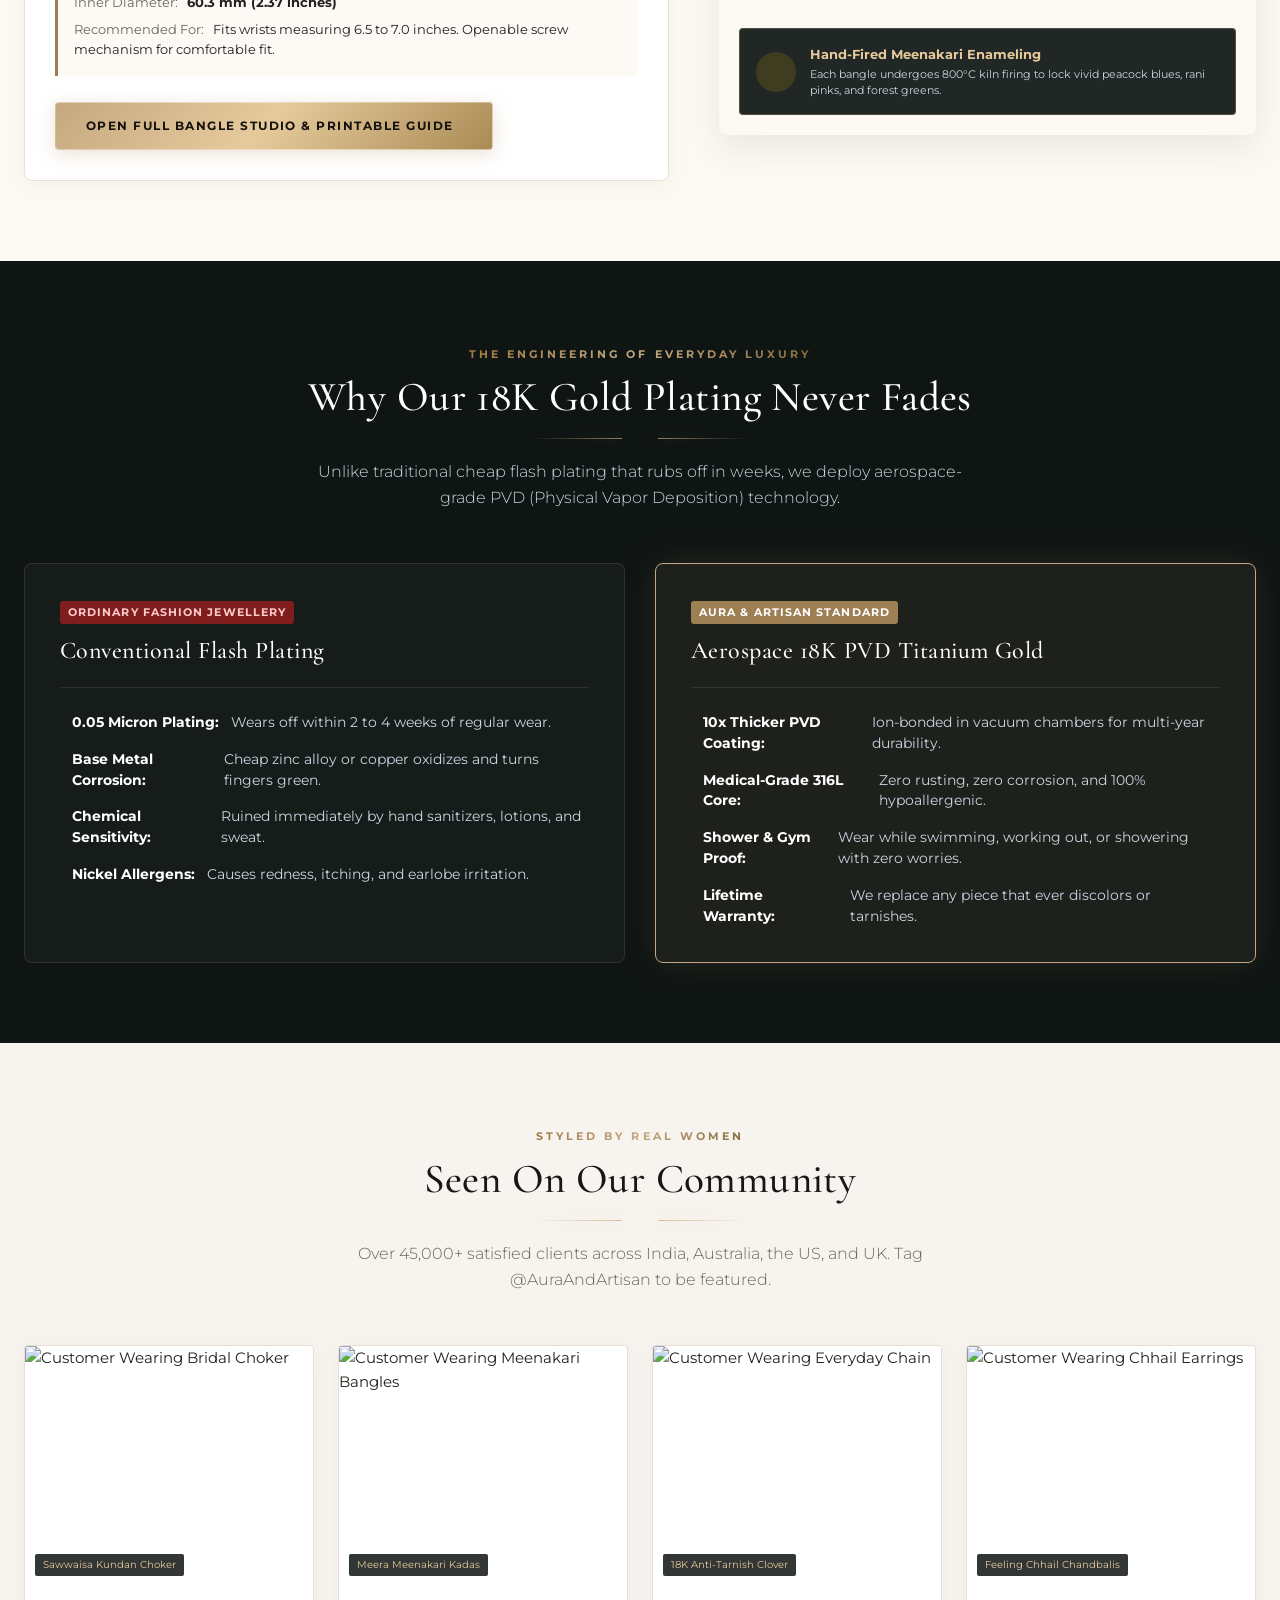
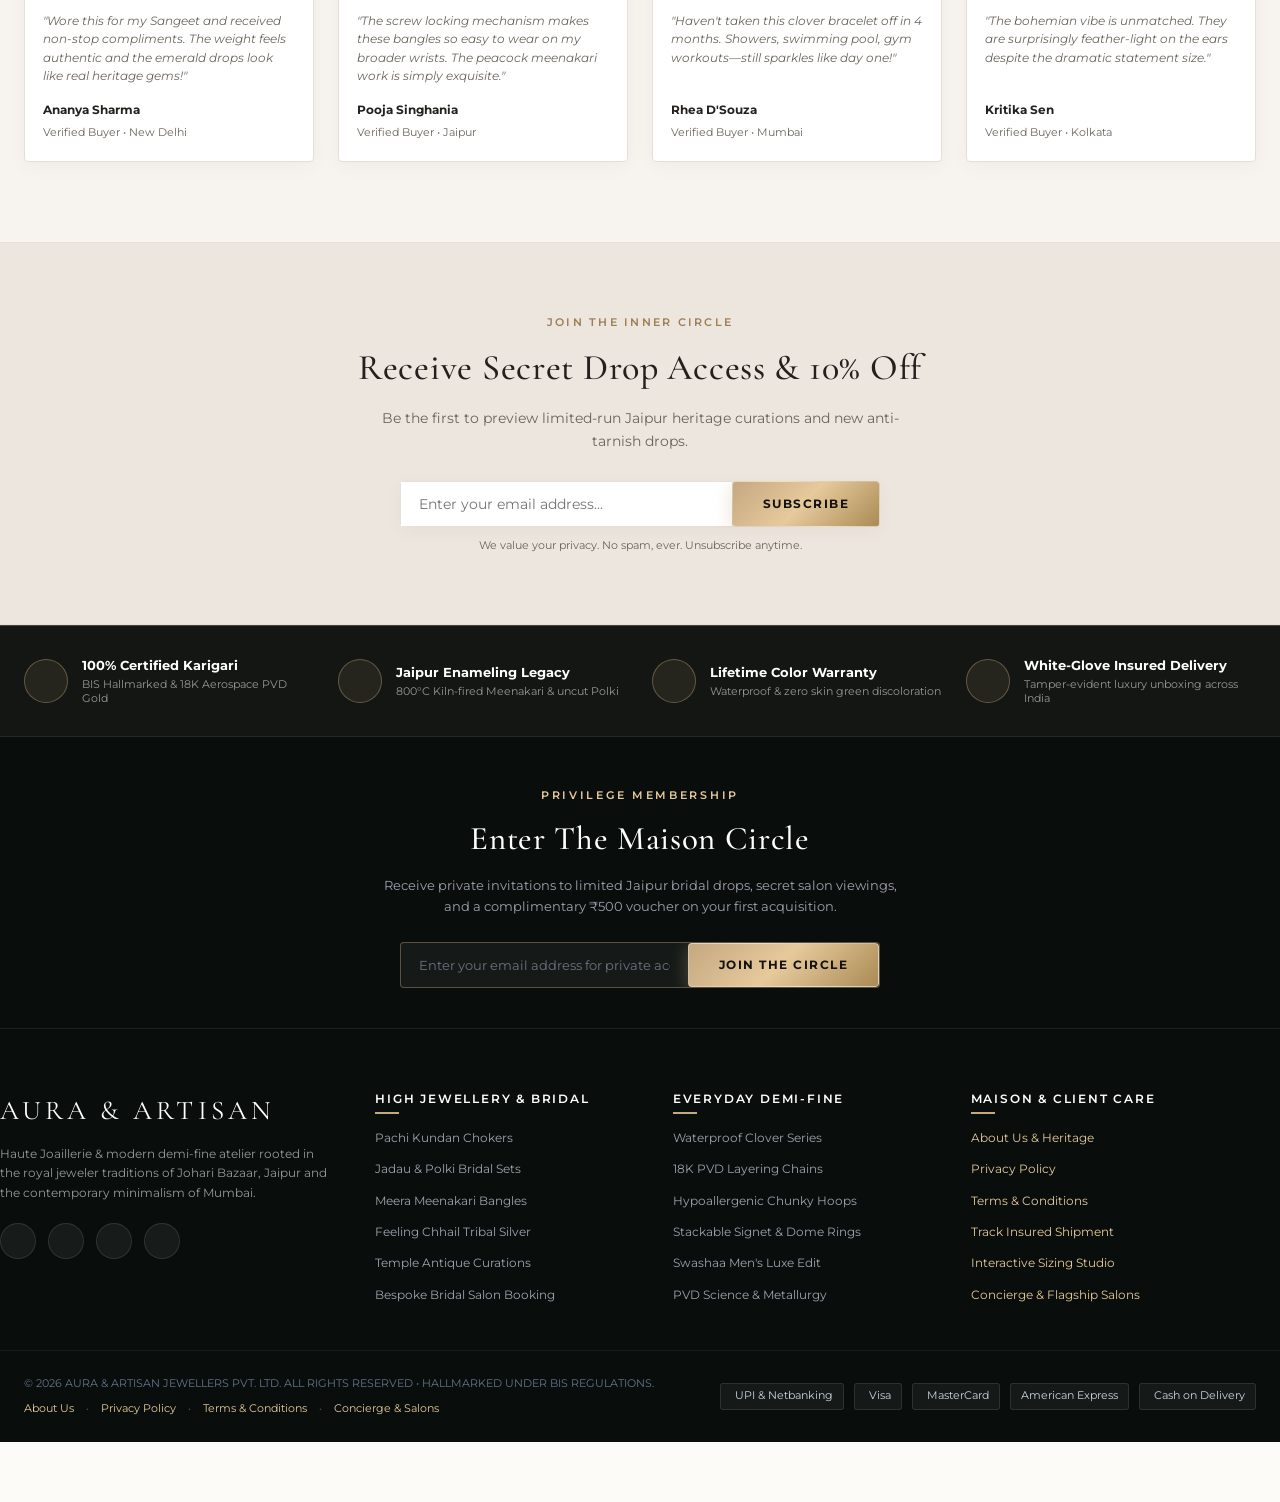
==== commit b8adb457: "Upgrade collections slider on collections.html to match luxury signature portfolios infinite flow sl" ====
--- a/index.html
+++ b/index.html
@@ -8,7 +8,7 @@
   <link rel="preconnect" href="https://fonts.gstatic.com" crossorigin>
   <link href="https://fonts.googleapis.com/css2?family=Cormorant+Garamond:ital,wght@0,300;0,400;0,500;0,600;0,700;1,400&family=Montserrat:wght@300;400;500;600;700&display=swap" rel="stylesheet">
   <link href="https://cdn.jsdelivr.net/npm/remixicon@4.2.0/fonts/remixicon.css" rel="stylesheet">
-  <link rel="stylesheet" href="styles.css?v=8.3">
+  <link rel="stylesheet" href="styles.css?v=8.4">
     <style id="critical-tablet-nav">
     @media (max-width: 1400px) {
       .site-header {
@@ -2375,7 +2375,7 @@
       <button class="cart-close-btn" onclick="closeWishlist()" aria-label="Close Wishlist"><i class="ri-close-line"></i></button>
     </div>
     <div class="wishlist-items-list" id="wishlistItemsContainer">
-      <!-- Injected dynamically by app.js?v=8.3 renderWishlist() -->
+      <!-- Injected dynamically by app.js?v=8.4 renderWishlist() -->
     </div>
     <div class="wishlist-drawer-footer">
       <button class="btn btn-gold btn-block" onclick="addAllWishlistToBag()">
@@ -2511,8 +2511,8 @@
 
   <!-- Three.js WebGL 3D Engine -->
   <script src="https://cdnjs.cloudflare.com/ajax/libs/three.js/r128/three.min.js"></script>
-  <script src="store-engine.js?v=8.3"></script>
-  <script src="app.js?v=8.3"></script>
+  <script src="store-engine.js?v=8.4"></script>
+  <script src="app.js?v=8.4"></script>
 
   <!-- DYNAMIC LUXURY CHECKOUT & ORDER MODALS BACKDROP -->
   <div class="luxury-modal-backdrop" id="checkoutModalBackdrop">
--- a/styles.css
+++ b/styles.css
@@ -8615,3 +8615,71 @@
   color: #d4af37;
   font-weight: 600;
 }
+
+
+/* ==========================================================================
+   SIGNATURE COLLECTIONS SLIDER ENHANCEMENTS (Interactive Filter & Active State)
+   ========================================================================== */
+.collections-marquee-group .collection-tile {
+  cursor: pointer;
+  transition: transform 0.35s cubic-bezier(0.16, 1, 0.3, 1), box-shadow 0.35s cubic-bezier(0.16, 1, 0.3, 1), border-color 0.3s ease !important;
+  border: 1px solid rgba(226, 218, 206, 0.2);
+}
+
+.collections-marquee-group .collection-tile:hover {
+  transform: translateY(-8px) scale(1.025) !important;
+  box-shadow: 0 16px 45px rgba(0, 0, 0, 0.5) !important;
+  border-color: rgba(197, 168, 128, 0.6) !important;
+}
+
+.collections-marquee-group .collection-tile.active {
+  border: 2px solid #c5a880 !important;
+  box-shadow: 0 0 28px rgba(197, 168, 128, 0.7), 0 14px 40px rgba(0, 0, 0, 0.6) !important;
+  transform: translateY(-6px) scale(1.02) !important;
+}
+
+.collections-marquee-group .collection-tile.active .tile-tag {
+  background: #c5a880 !important;
+  color: #121714 !important;
+  font-weight: 700 !important;
+}
+
+.collections-marquee-group .collection-tile.active .tile-btn {
+  background: #c5a880 !important;
+  color: #121714 !important;
+  border-color: #c5a880 !important;
+  font-weight: 600;
+}
+
+.btn-reset-collections {
+  background: none;
+  border: none;
+  color: #c5a880;
+  font-family: inherit;
+  font-size: 0.95rem;
+  font-weight: 600;
+  cursor: pointer;
+  display: inline-flex;
+  align-items: center;
+  gap: 8px;
+  padding: 6px 14px;
+  border-radius: 20px;
+  background: rgba(197, 168, 128, 0.1);
+  border: 1px solid rgba(197, 168, 128, 0.3);
+  transition: all 0.25s ease;
+}
+
+.btn-reset-collections:hover {
+  background: #c5a880;
+  color: #121714;
+  border-color: #c5a880;
+  transform: translateY(-2px);
+}
+
+.slider-hint {
+  font-size: 0.88rem;
+  color: rgba(226, 218, 206, 0.8);
+  display: inline-flex;
+  align-items: center;
+  gap: 6px;
+}
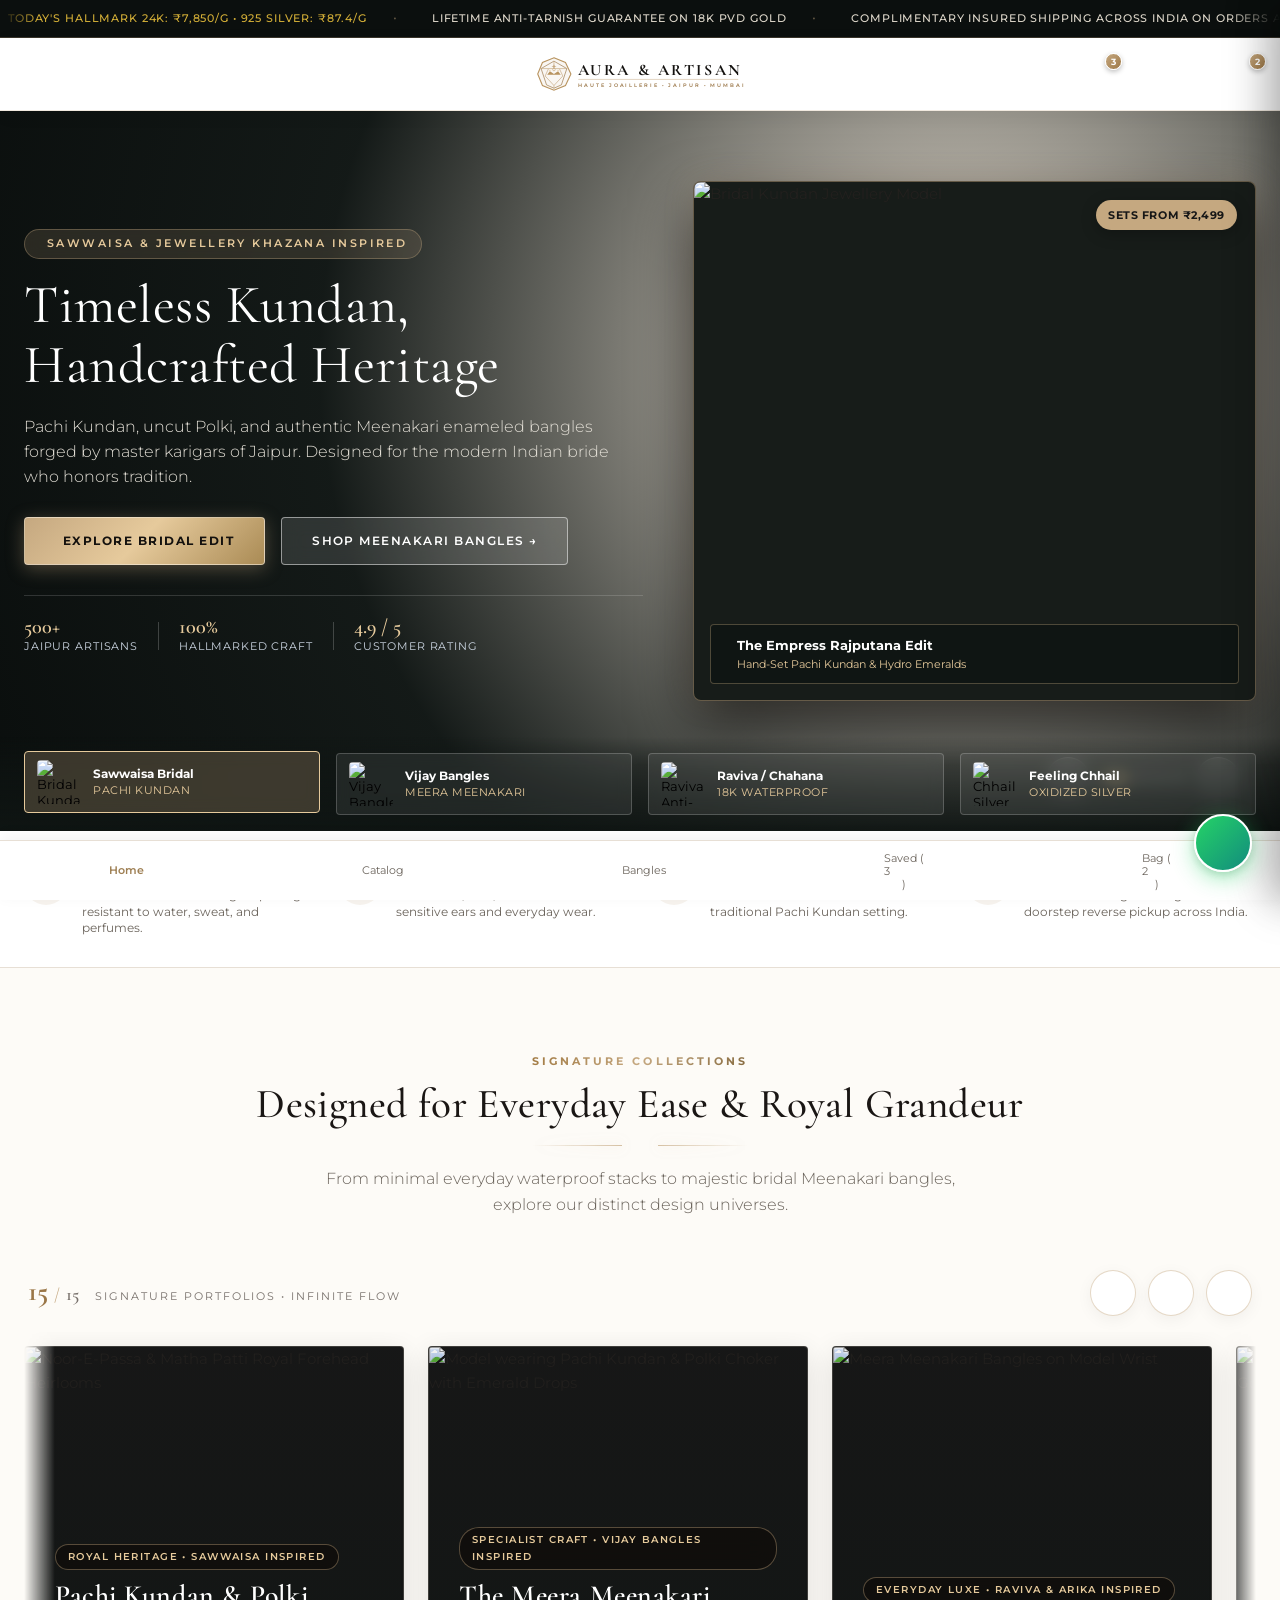
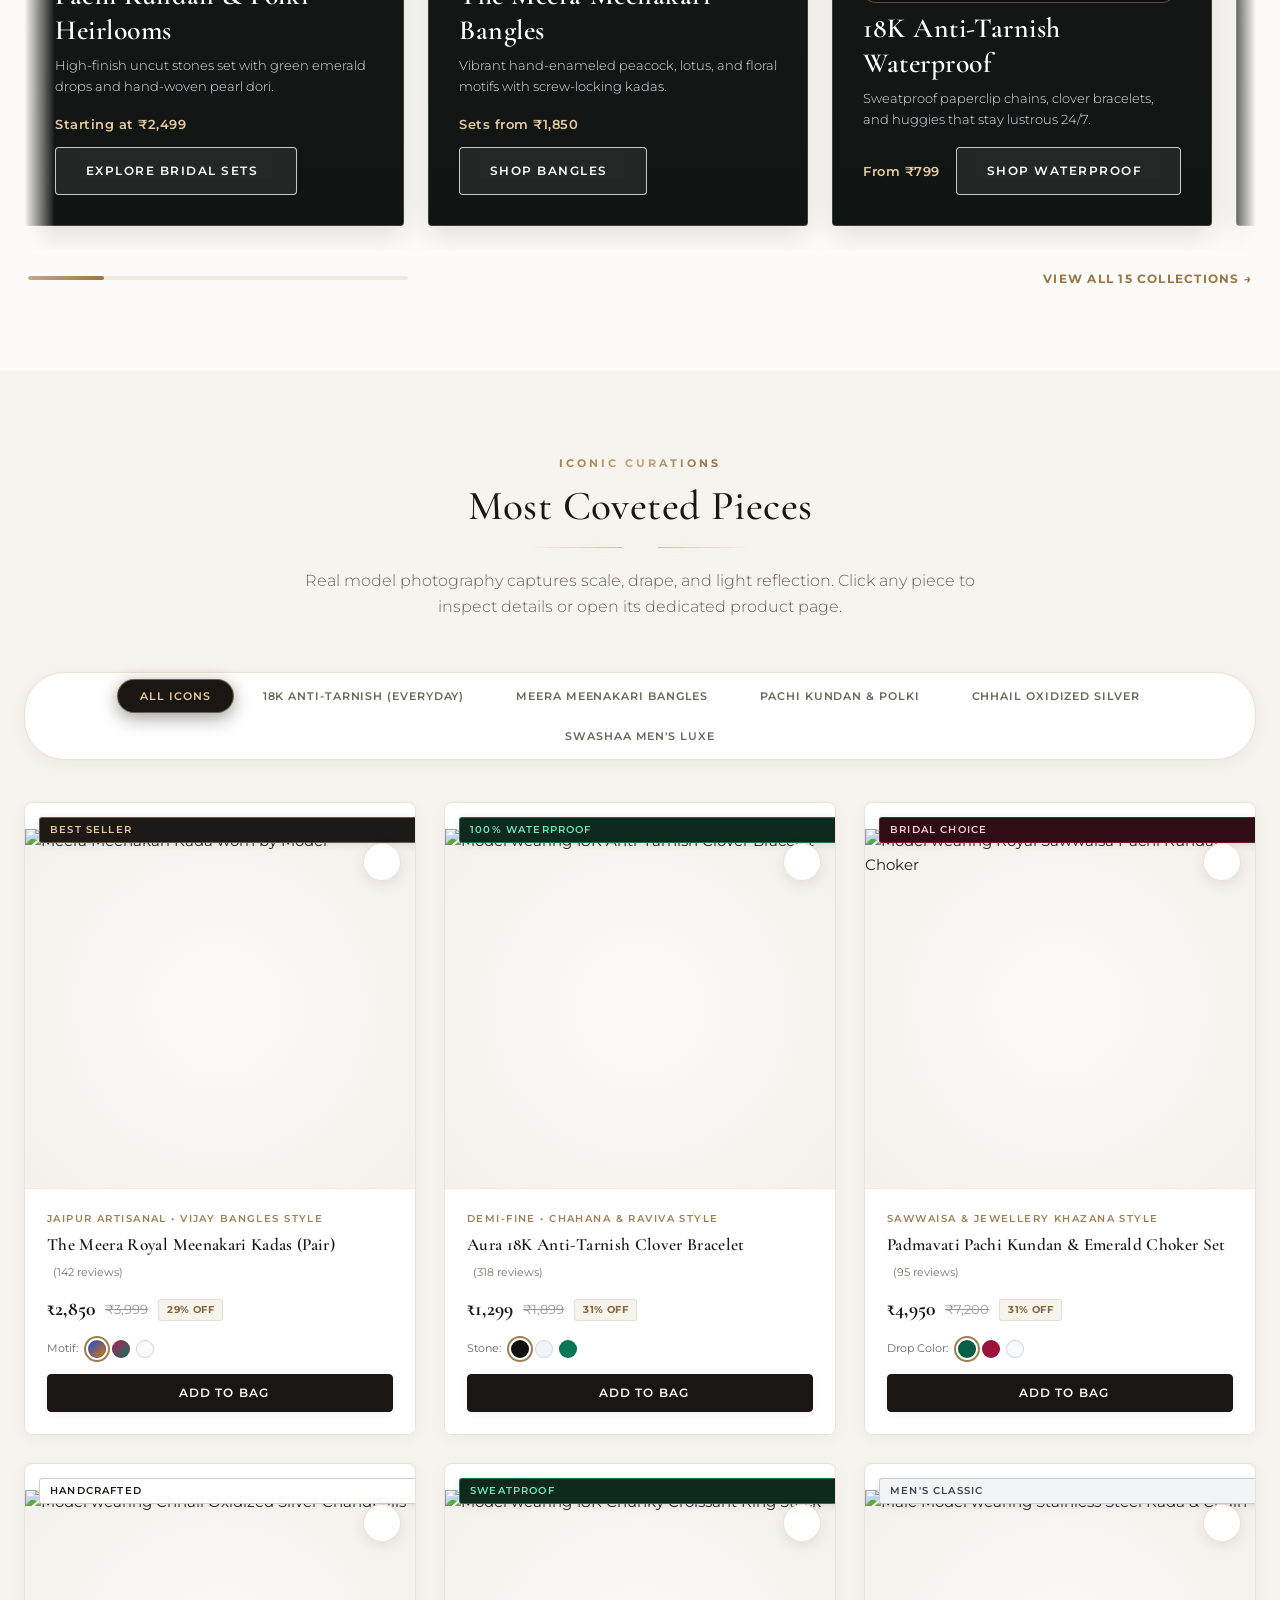
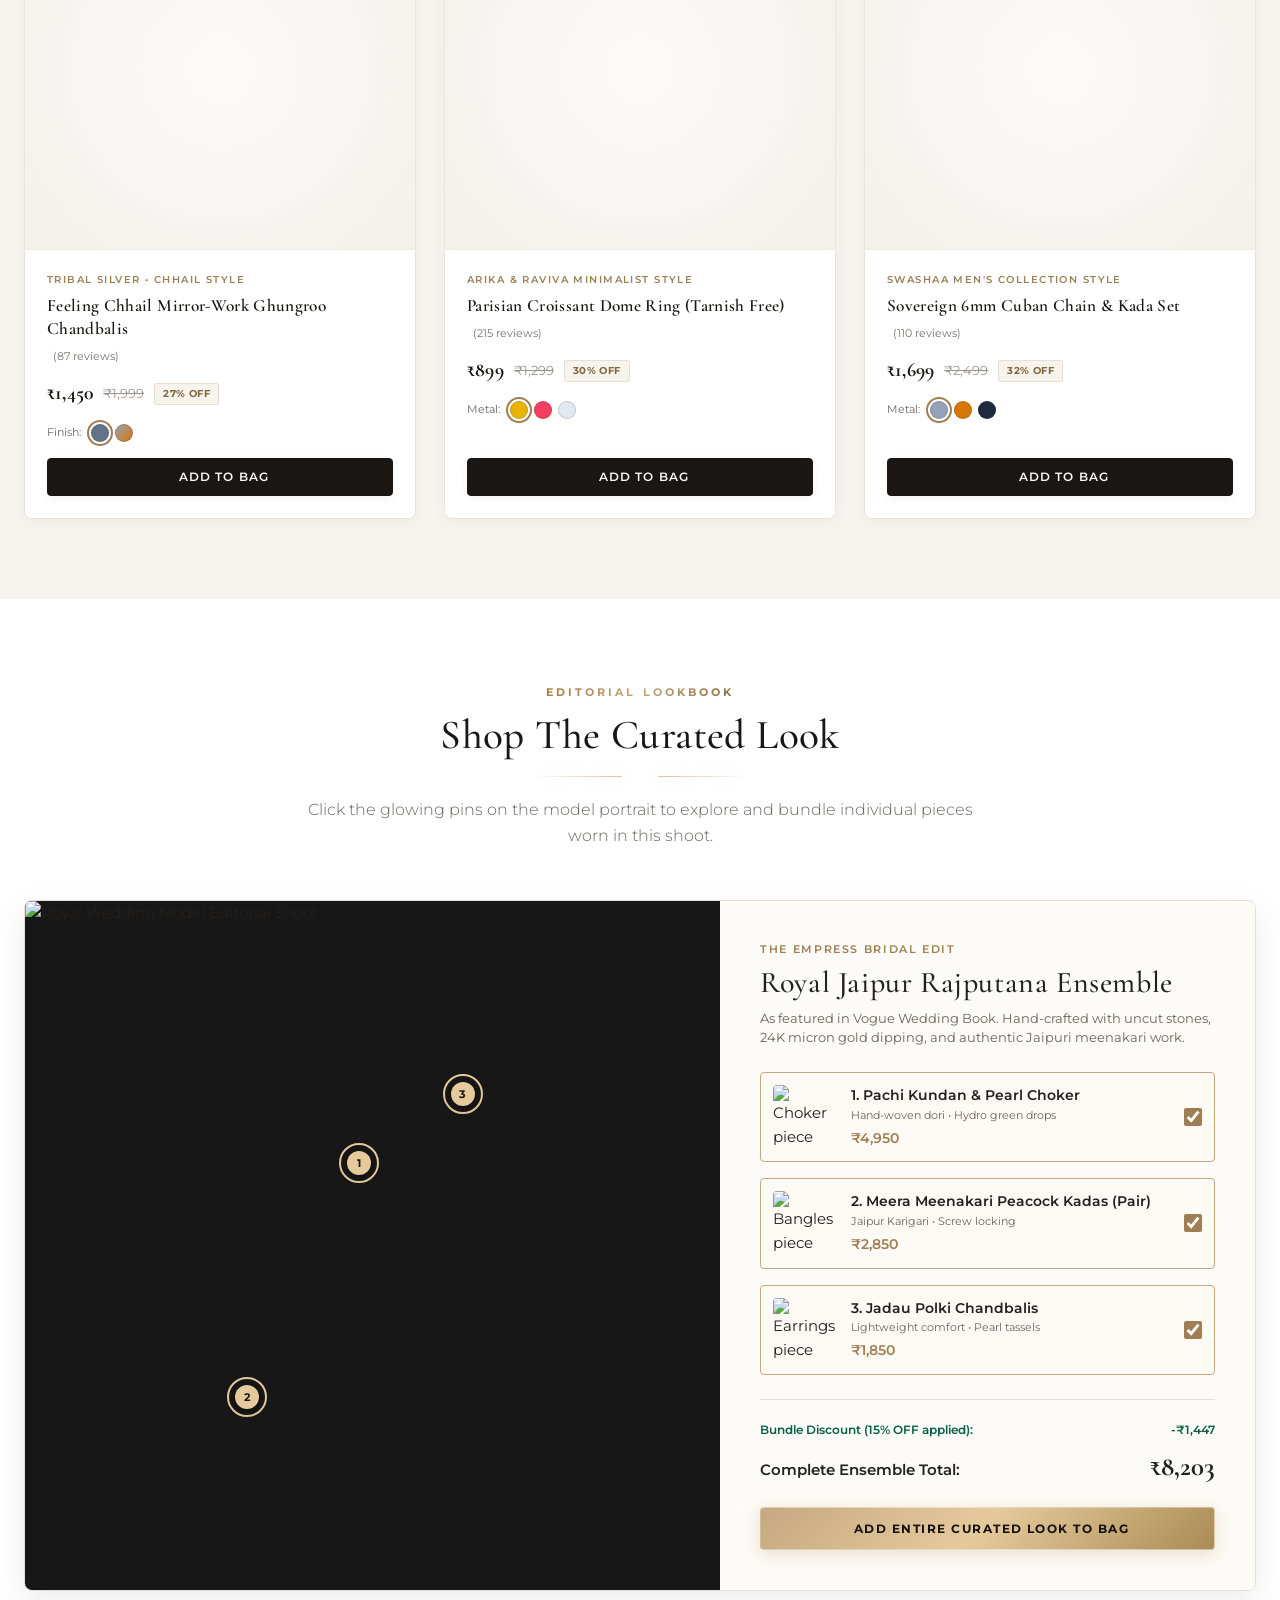
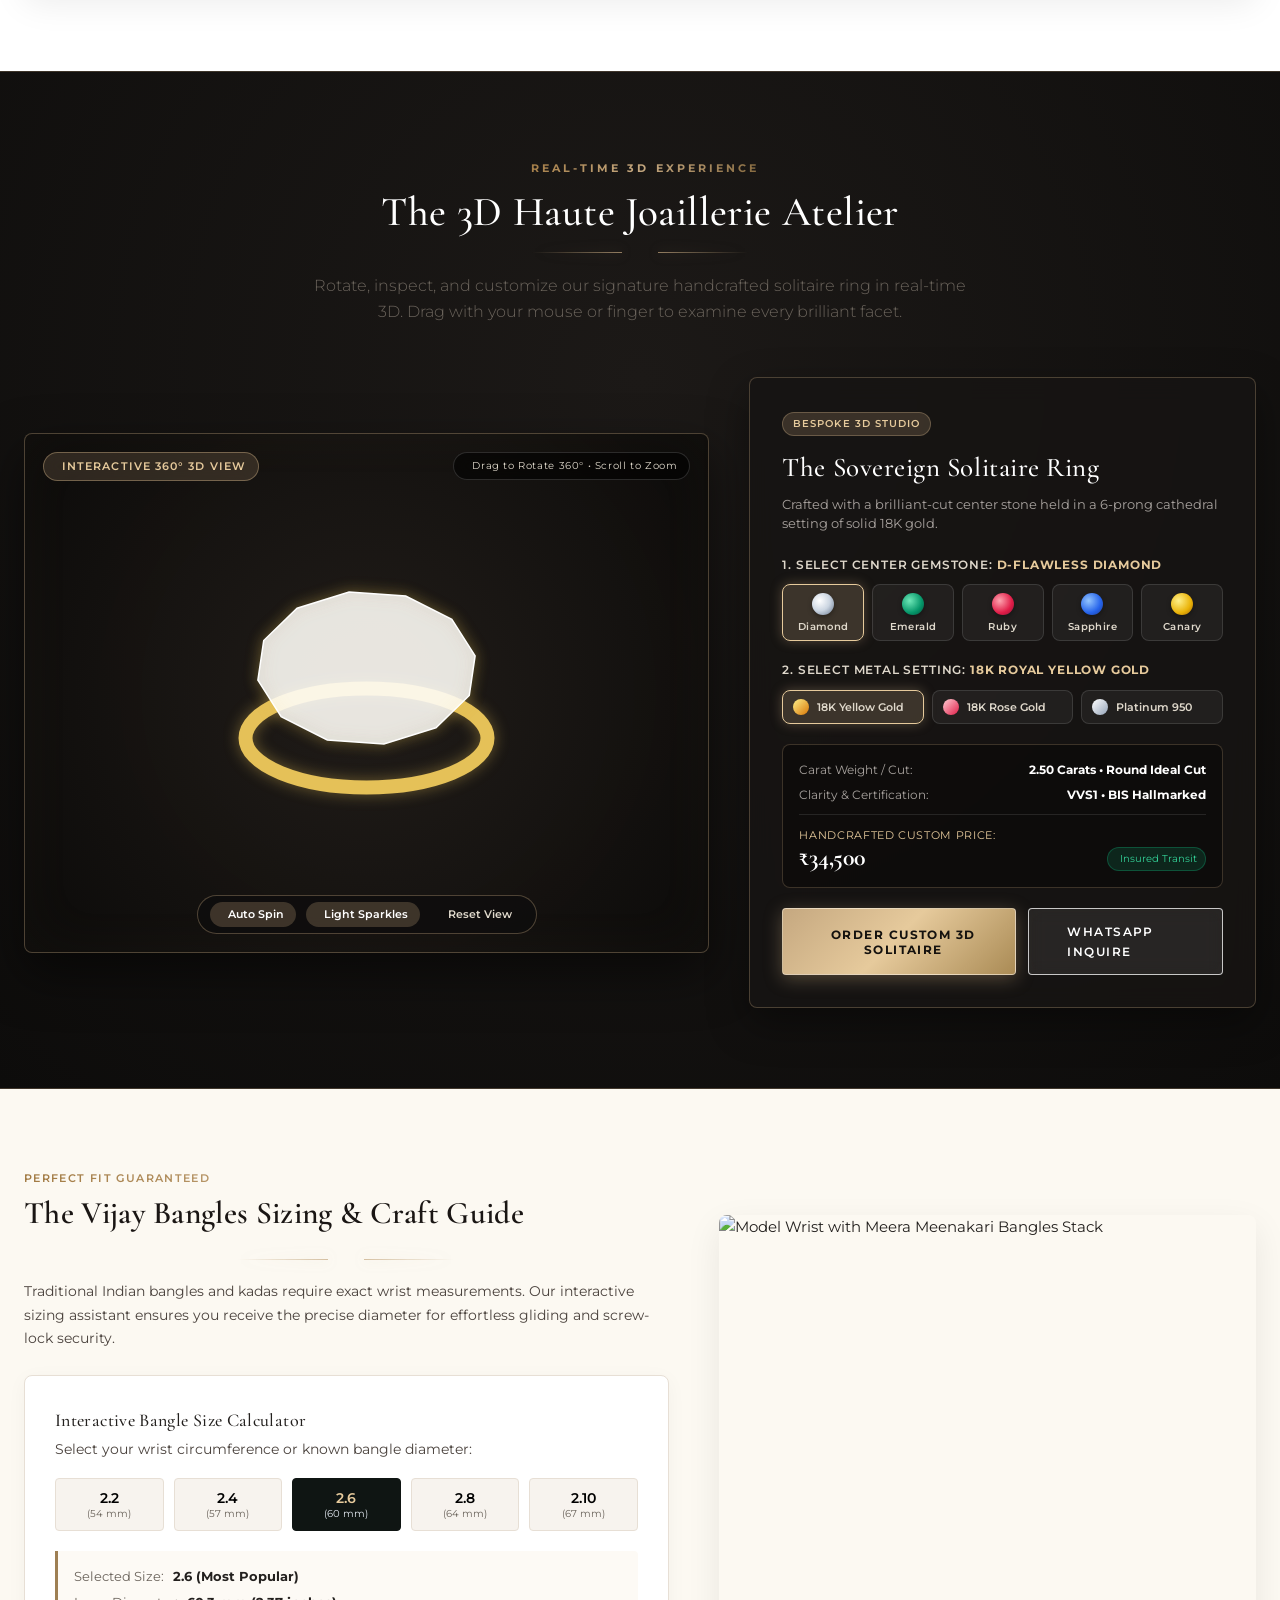
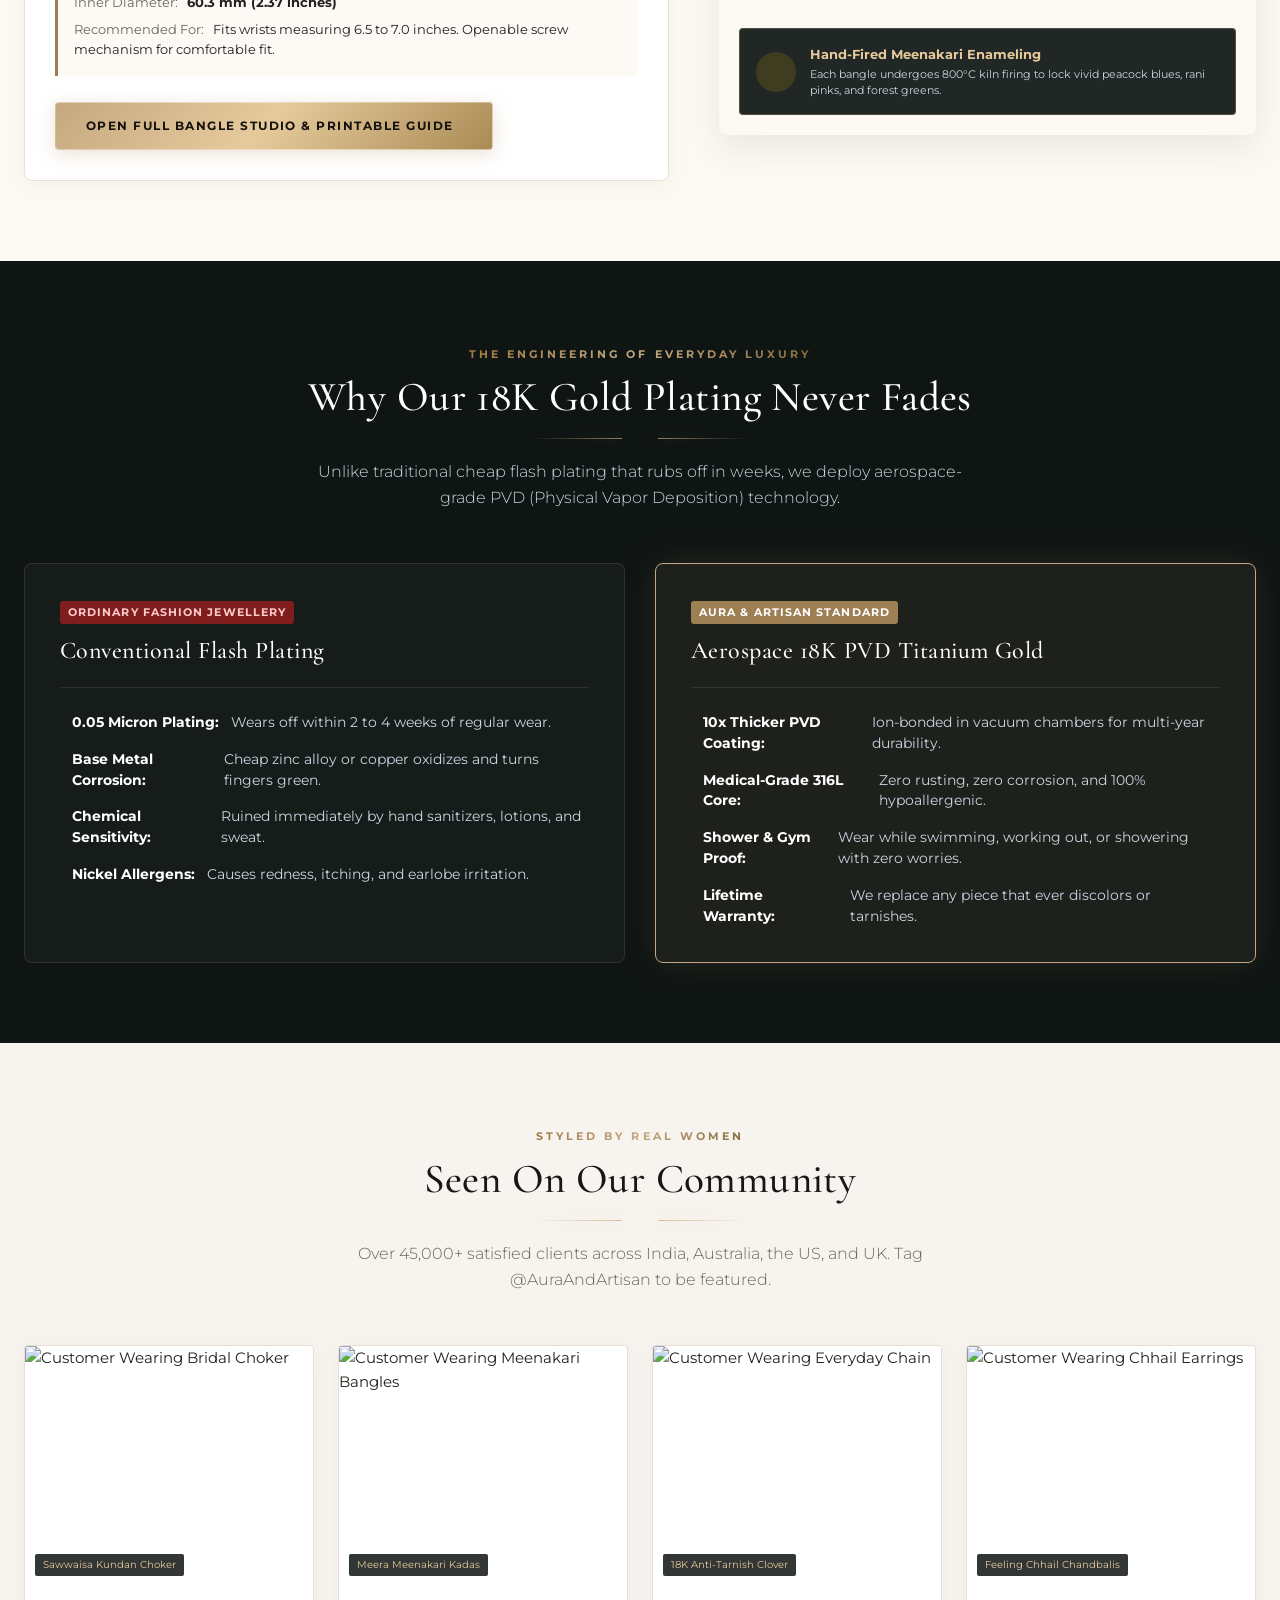
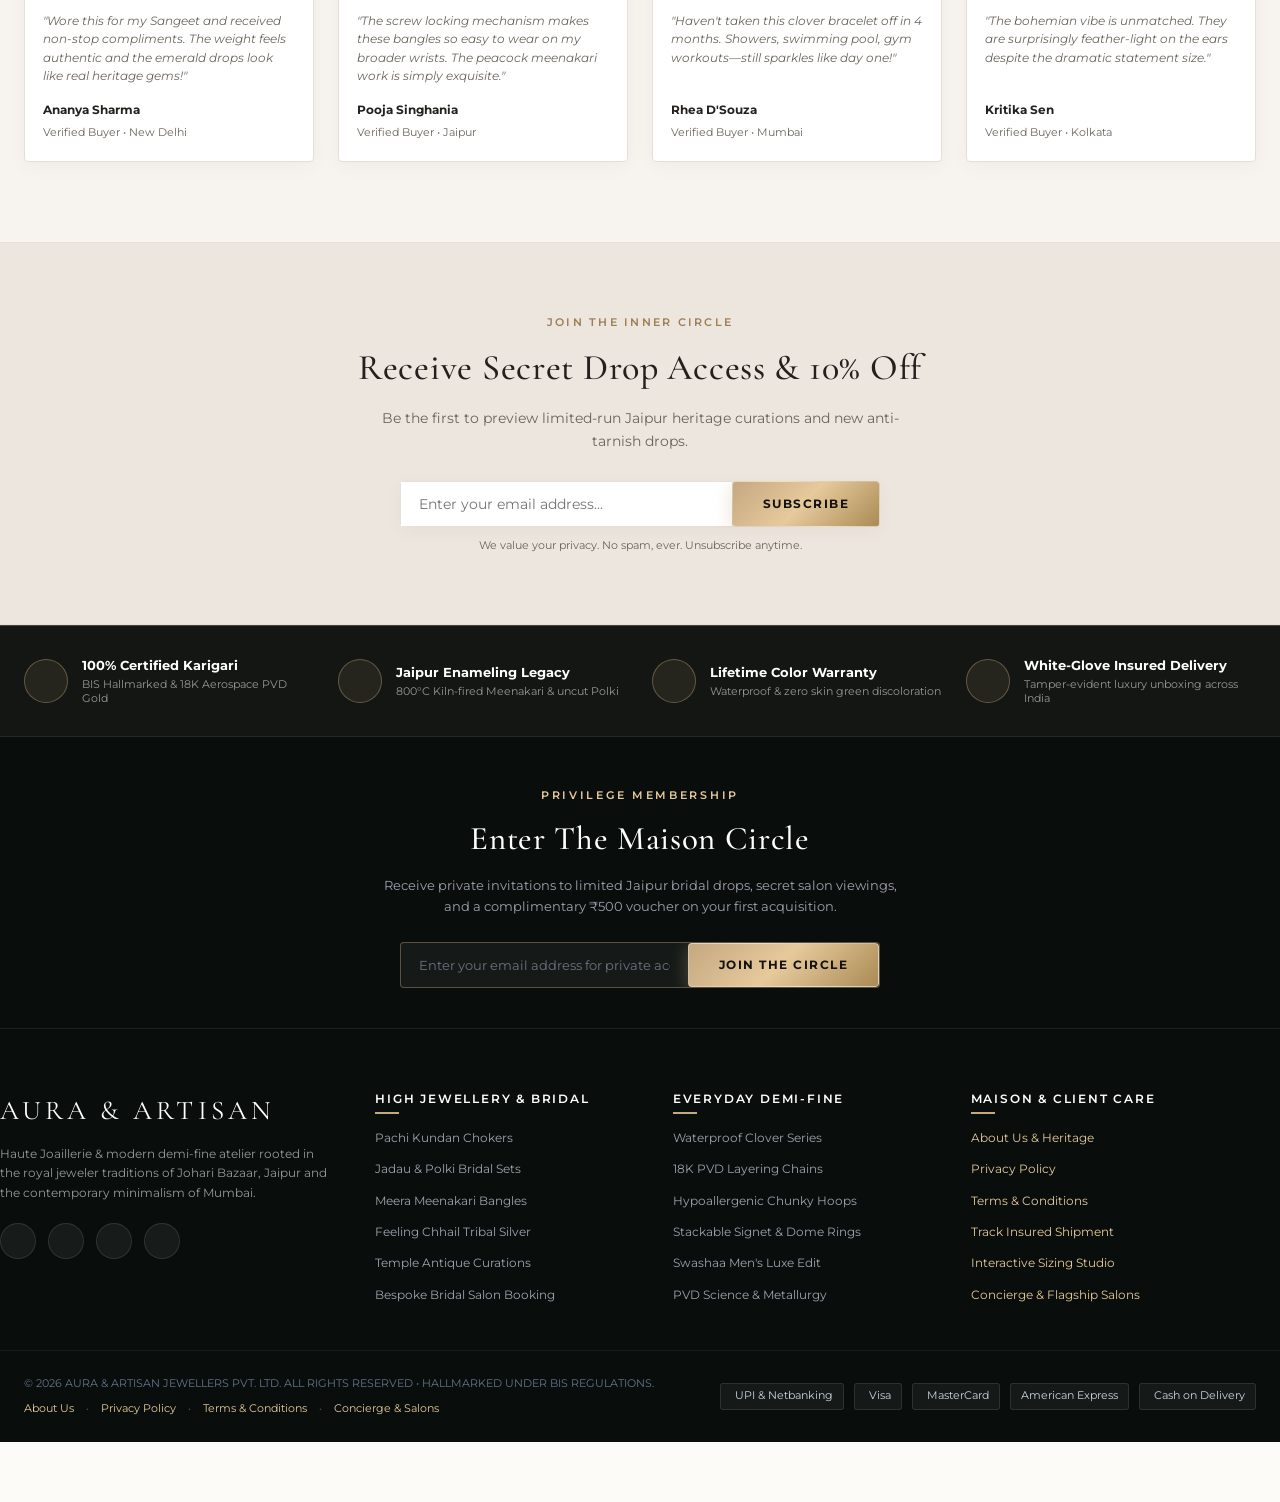
==== commit f49c1a3d: "Enable dynamic catalog sync from Admin and add 24K Gold Chain to collections page" ====
--- a/index.html
+++ b/index.html
@@ -8,7 +8,7 @@
   <link rel="preconnect" href="https://fonts.gstatic.com" crossorigin>
   <link href="https://fonts.googleapis.com/css2?family=Cormorant+Garamond:ital,wght@0,300;0,400;0,500;0,600;0,700;1,400&family=Montserrat:wght@300;400;500;600;700&display=swap" rel="stylesheet">
   <link href="https://cdn.jsdelivr.net/npm/remixicon@4.2.0/fonts/remixicon.css" rel="stylesheet">
-  <link rel="stylesheet" href="styles.css?v=8.4">
+  <link rel="stylesheet" href="styles.css?v=8.5">
     <style id="critical-tablet-nav">
     @media (max-width: 1400px) {
       .site-header {
@@ -2375,7 +2375,7 @@
       <button class="cart-close-btn" onclick="closeWishlist()" aria-label="Close Wishlist"><i class="ri-close-line"></i></button>
     </div>
     <div class="wishlist-items-list" id="wishlistItemsContainer">
-      <!-- Injected dynamically by app.js?v=8.4 renderWishlist() -->
+      <!-- Injected dynamically by app.js?v=8.5 renderWishlist() -->
     </div>
     <div class="wishlist-drawer-footer">
       <button class="btn btn-gold btn-block" onclick="addAllWishlistToBag()">
@@ -2511,8 +2511,8 @@
 
   <!-- Three.js WebGL 3D Engine -->
   <script src="https://cdnjs.cloudflare.com/ajax/libs/three.js/r128/three.min.js"></script>
-  <script src="store-engine.js?v=8.4"></script>
-  <script src="app.js?v=8.4"></script>
+  <script src="store-engine.js?v=8.5"></script>
+  <script src="app.js?v=8.5"></script>
 
   <!-- DYNAMIC LUXURY CHECKOUT & ORDER MODALS BACKDROP -->
   <div class="luxury-modal-backdrop" id="checkoutModalBackdrop">
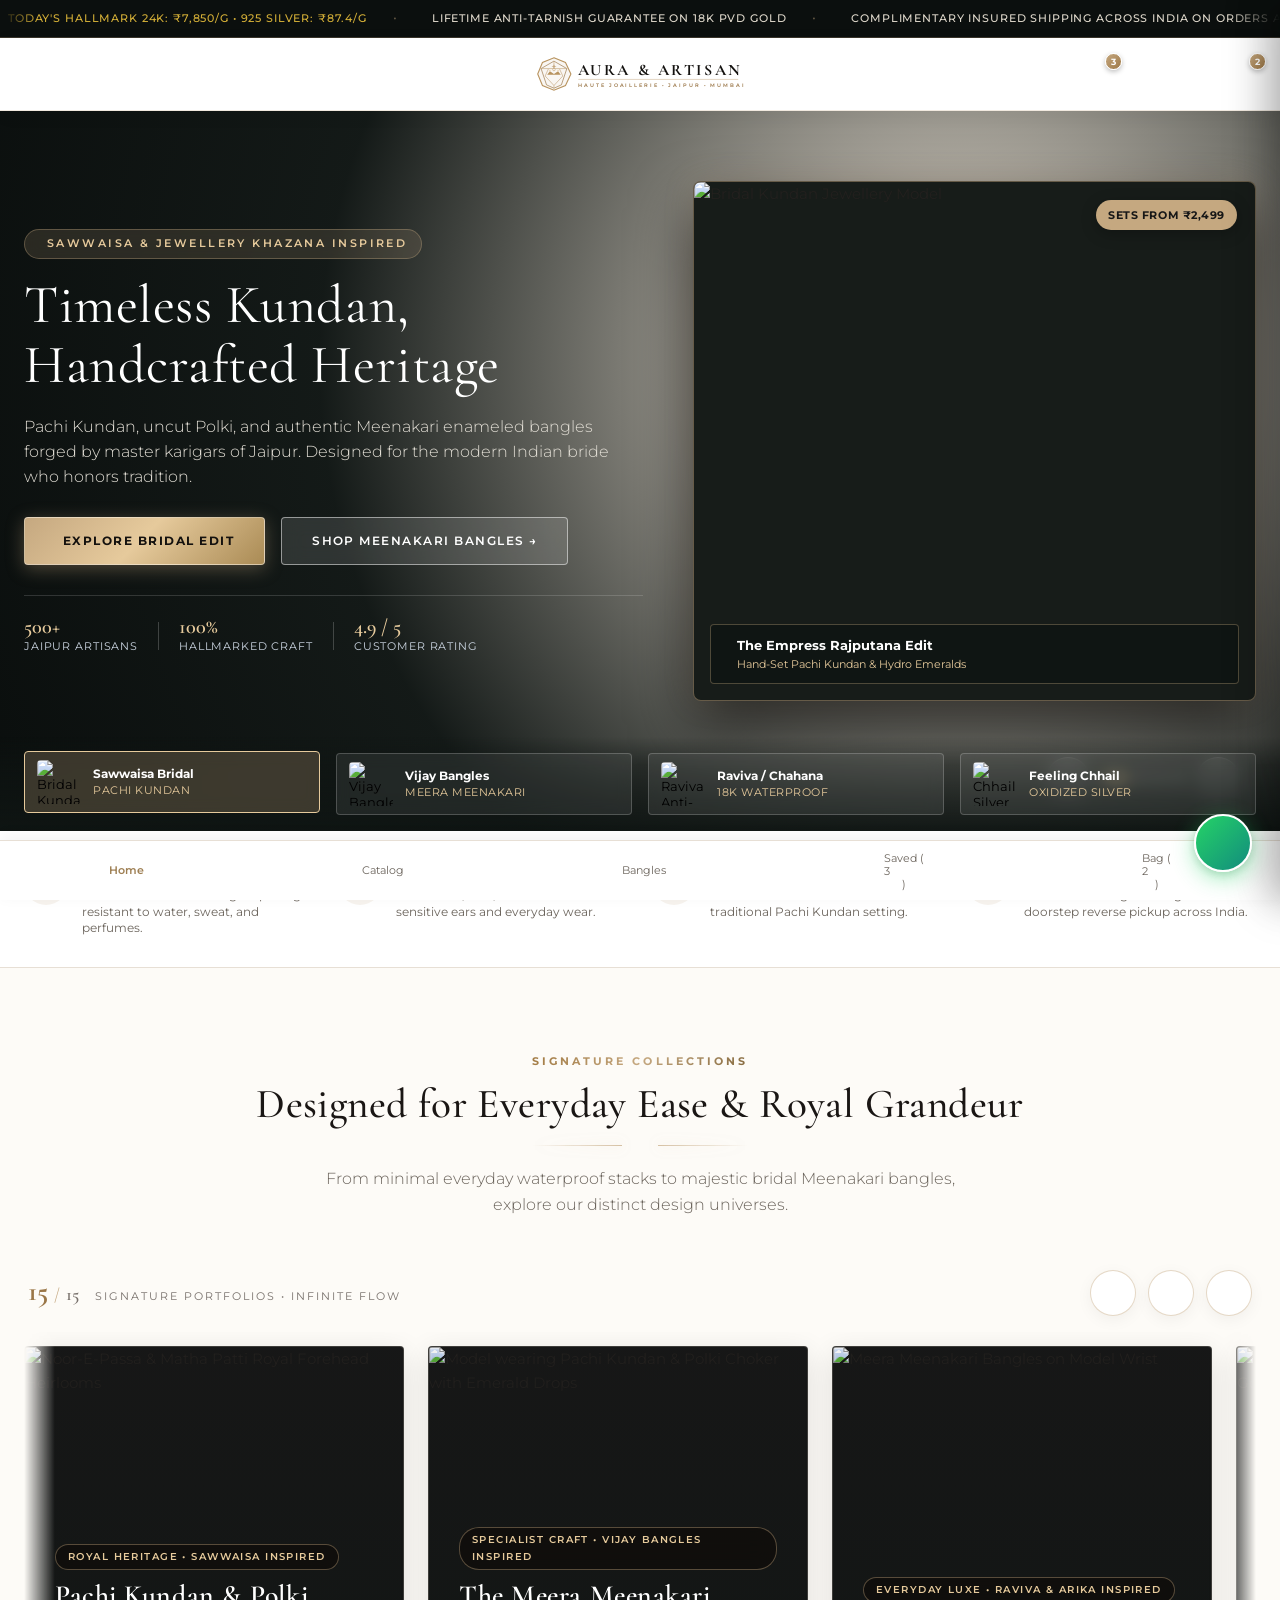
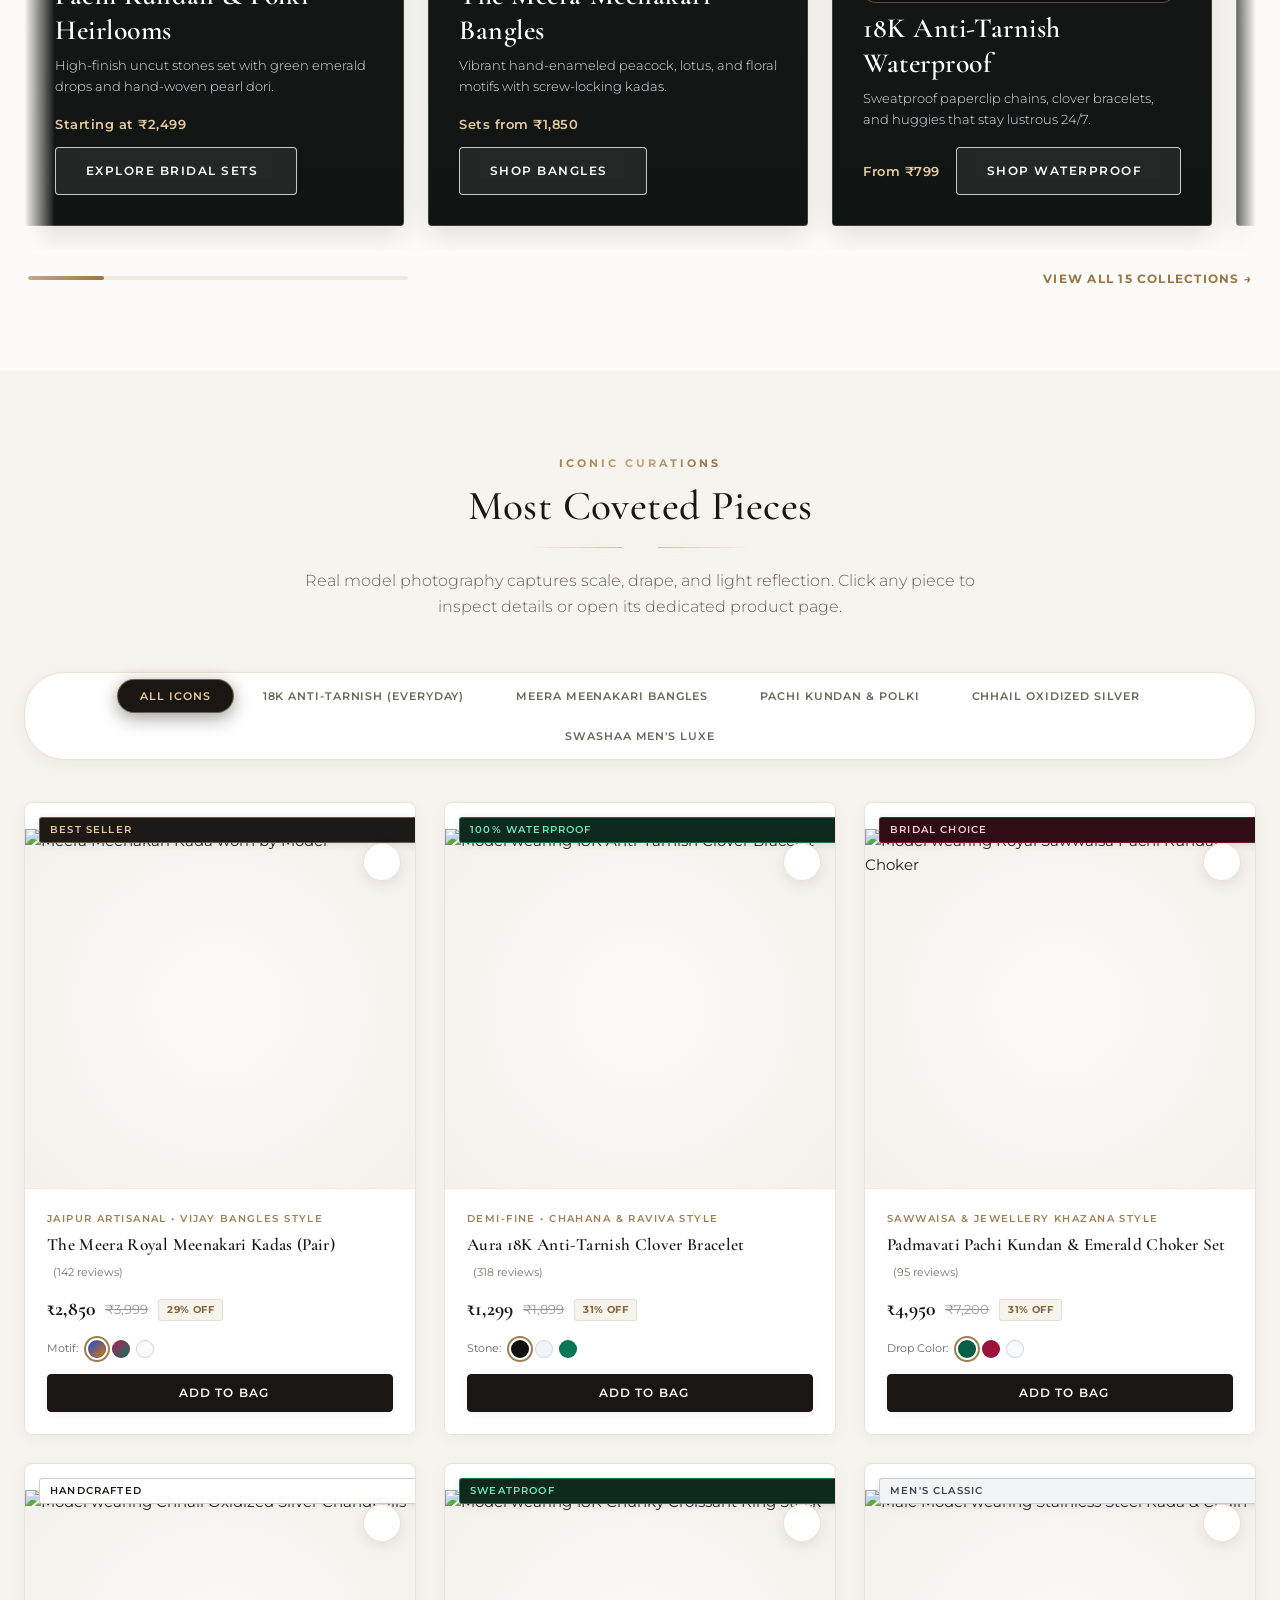
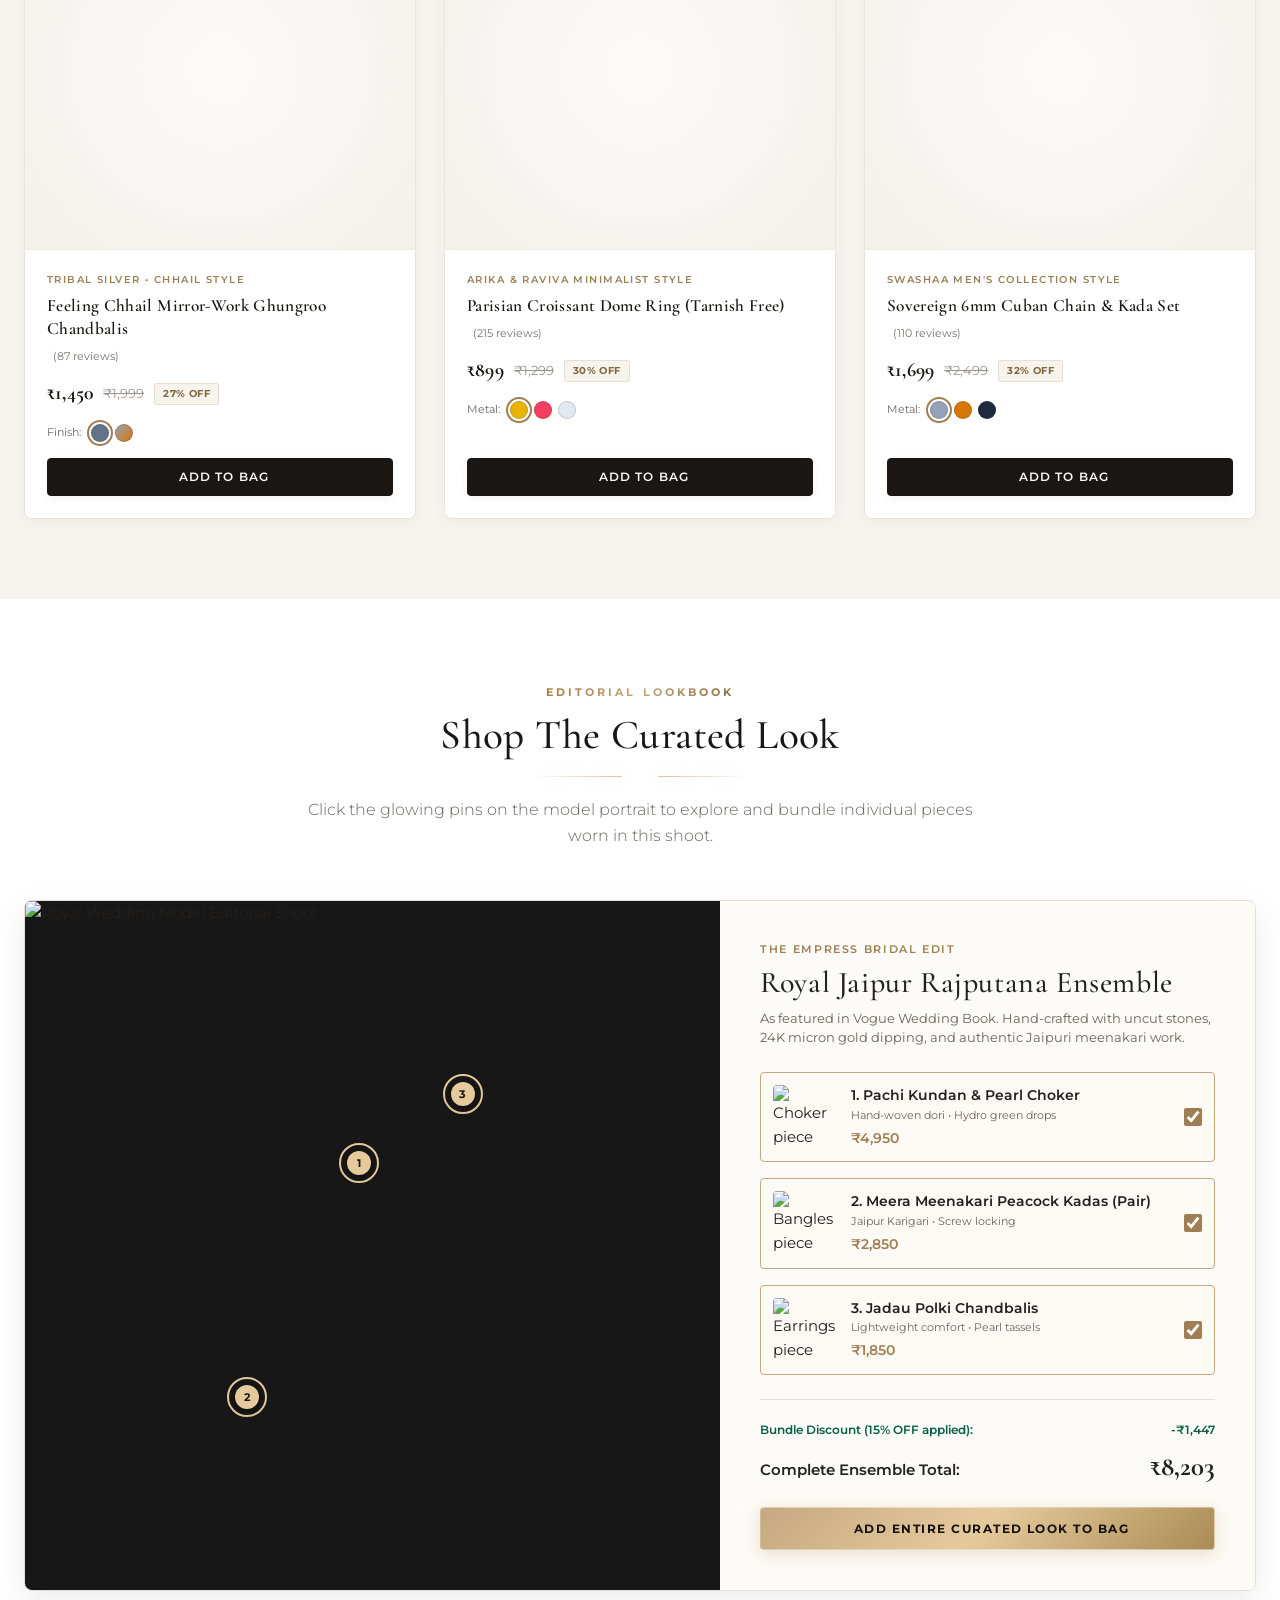
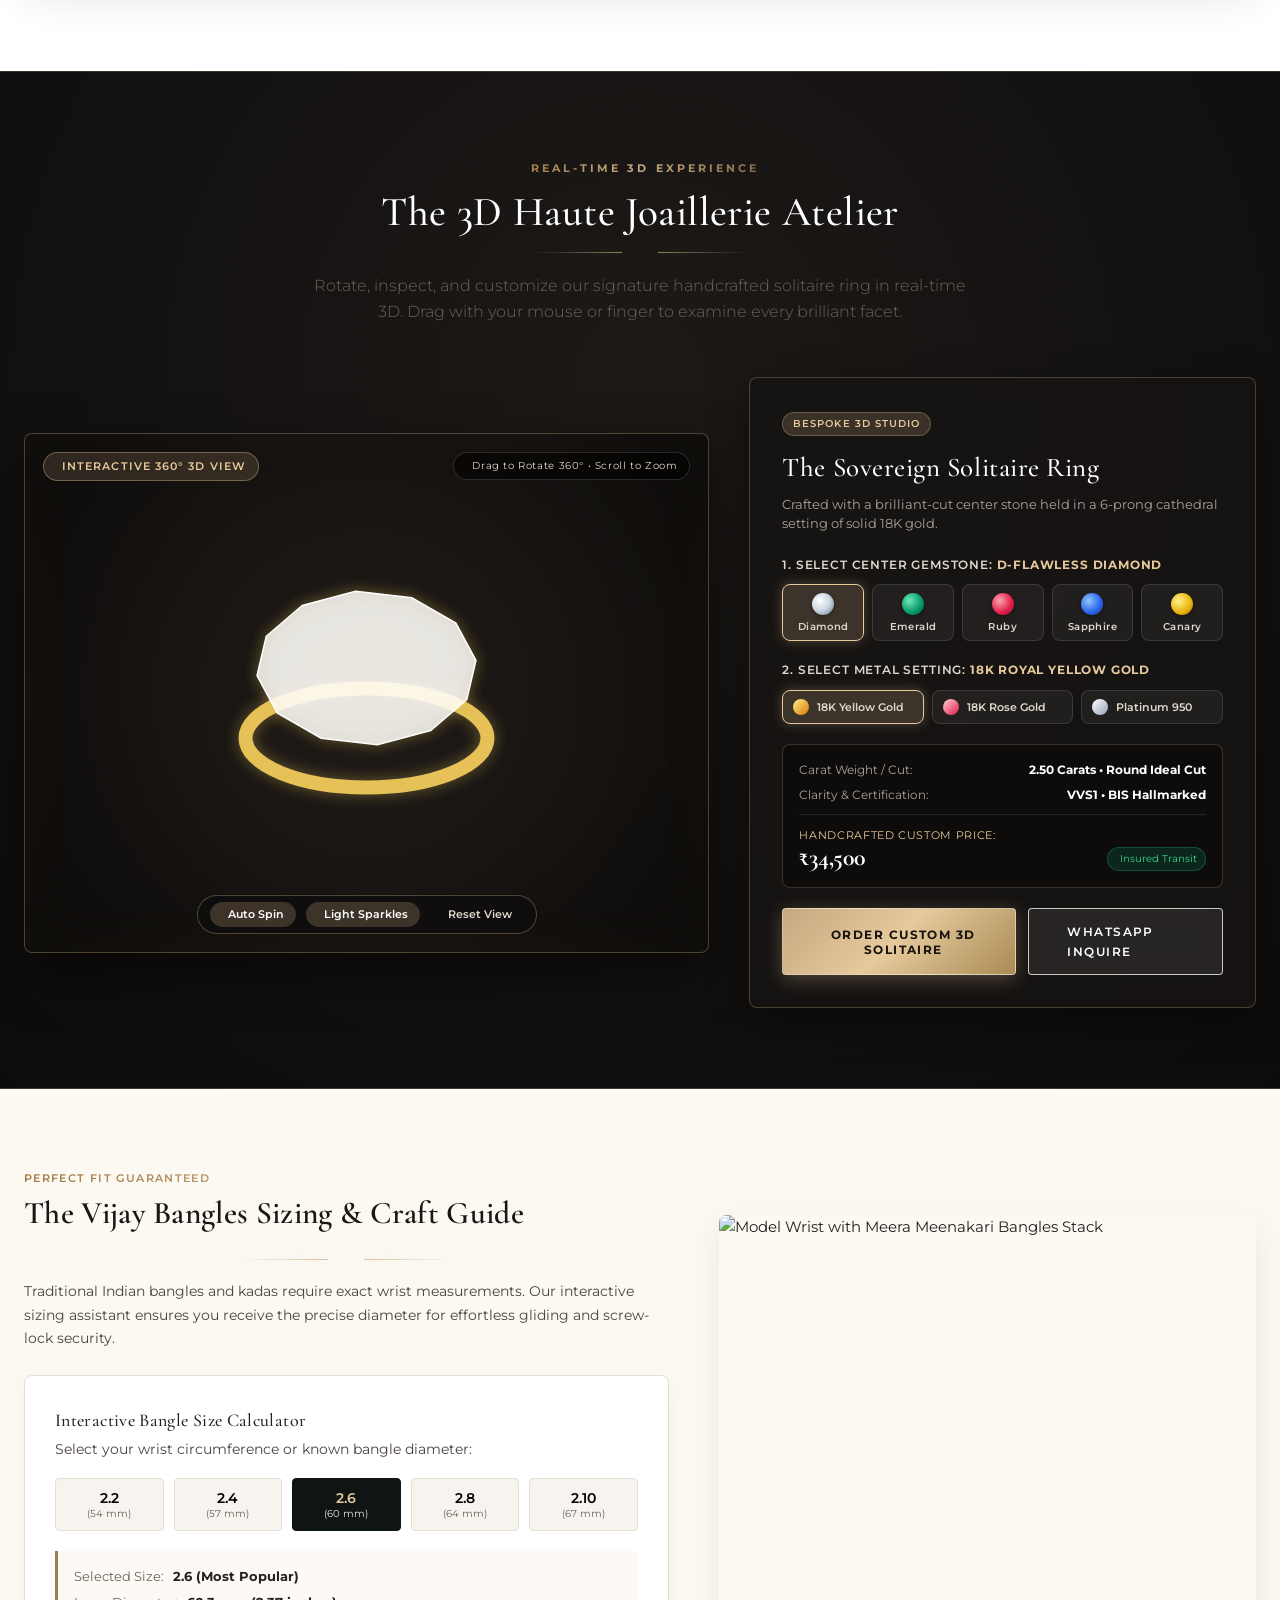
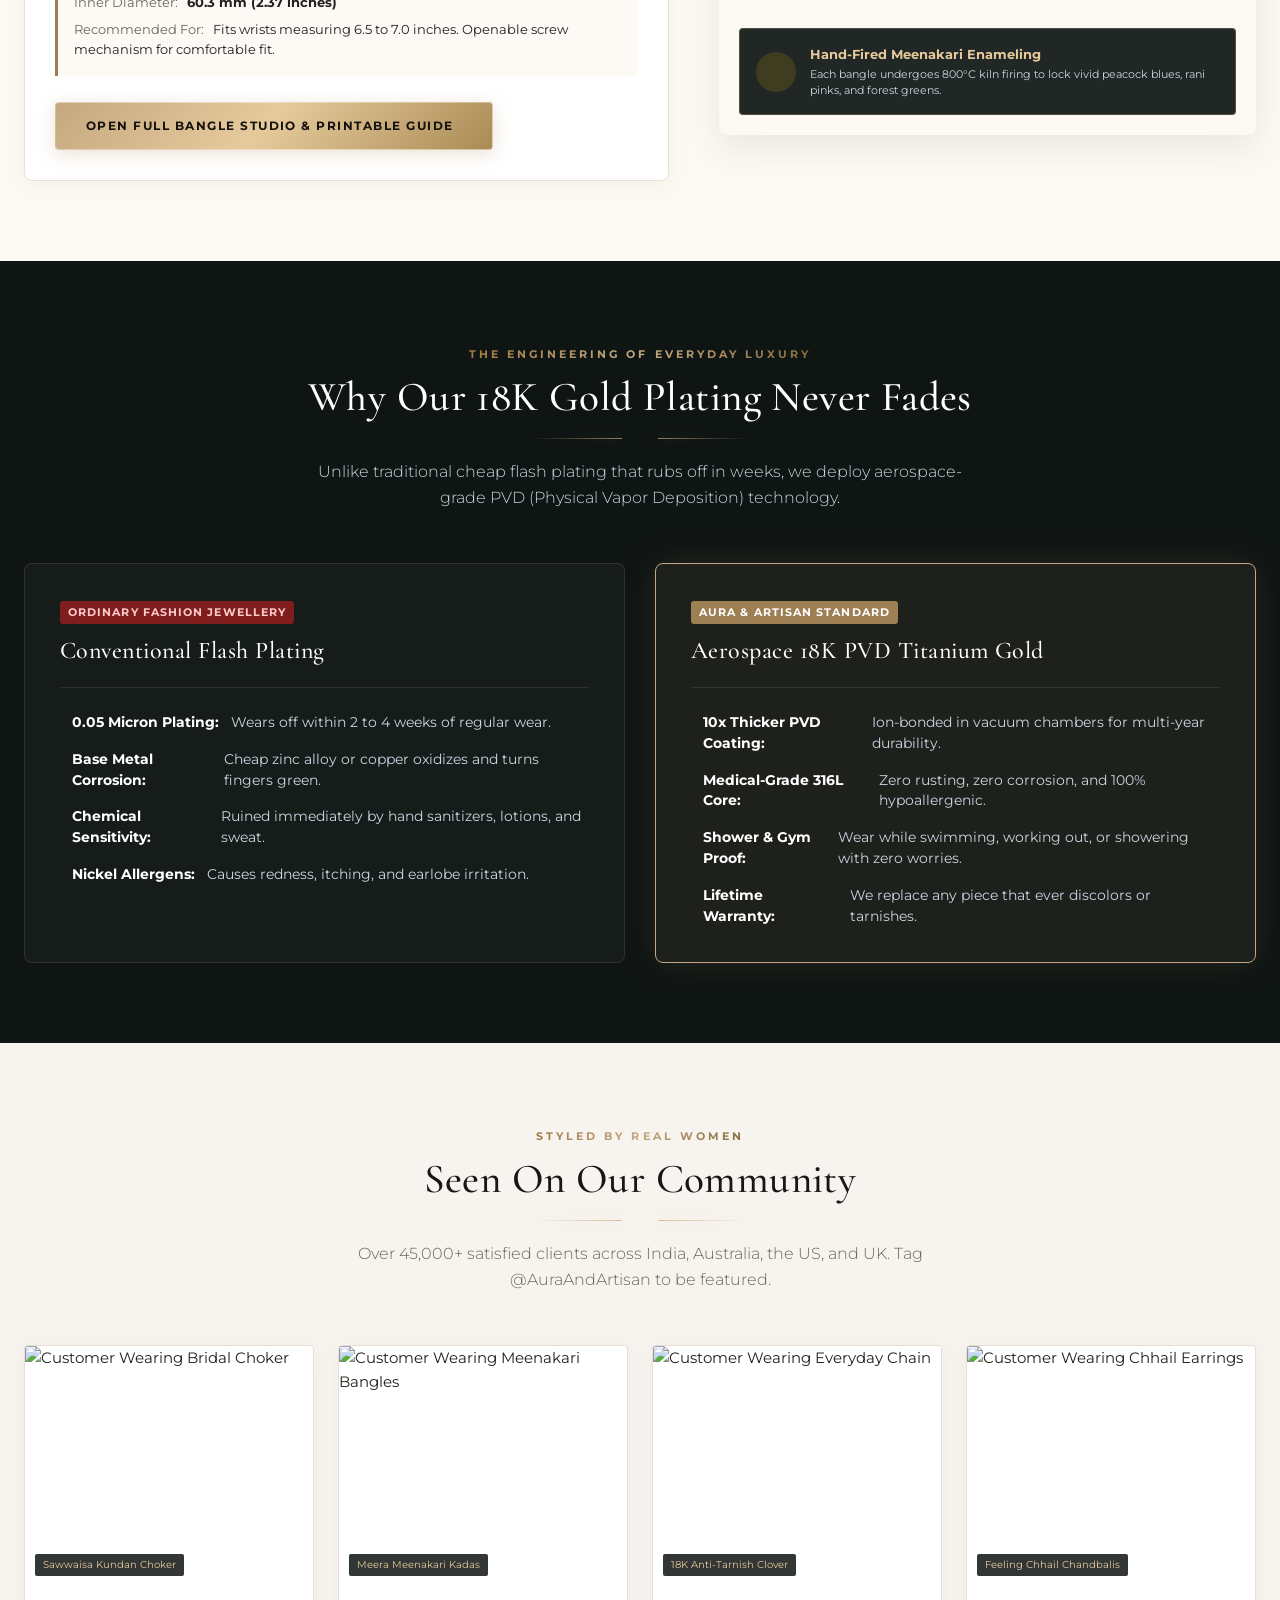
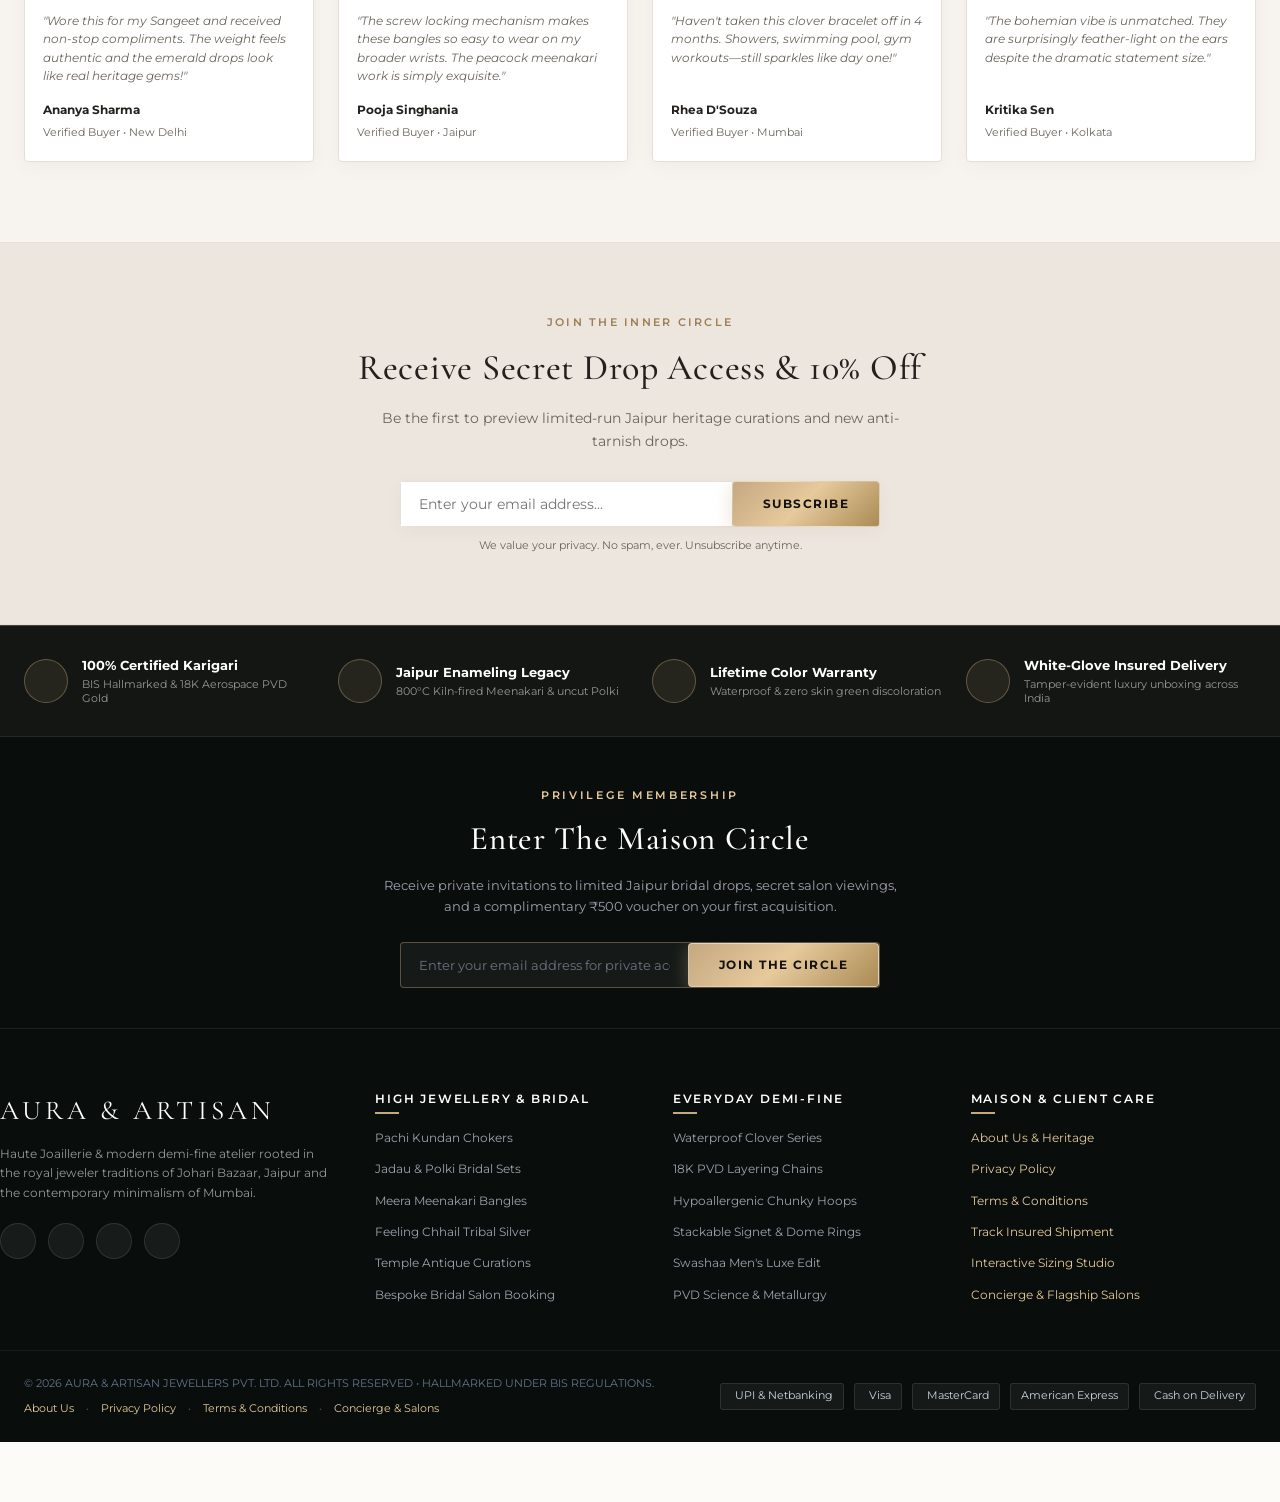
==== commit d4c93b82: "Add luxury hero slider matching index top header to collections page" ====
--- a/index.html
+++ b/index.html
@@ -8,7 +8,7 @@
   <link rel="preconnect" href="https://fonts.gstatic.com" crossorigin>
   <link href="https://fonts.googleapis.com/css2?family=Cormorant+Garamond:ital,wght@0,300;0,400;0,500;0,600;0,700;1,400&family=Montserrat:wght@300;400;500;600;700&display=swap" rel="stylesheet">
   <link href="https://cdn.jsdelivr.net/npm/remixicon@4.2.0/fonts/remixicon.css" rel="stylesheet">
-  <link rel="stylesheet" href="styles.css?v=8.5">
+  <link rel="stylesheet" href="styles.css?v=8.7">
     <style id="critical-tablet-nav">
     @media (max-width: 1400px) {
       .site-header {
@@ -2375,7 +2375,7 @@
       <button class="cart-close-btn" onclick="closeWishlist()" aria-label="Close Wishlist"><i class="ri-close-line"></i></button>
     </div>
     <div class="wishlist-items-list" id="wishlistItemsContainer">
-      <!-- Injected dynamically by app.js?v=8.5 renderWishlist() -->
+      <!-- Injected dynamically by app.js?v=8.7 renderWishlist() -->
     </div>
     <div class="wishlist-drawer-footer">
       <button class="btn btn-gold btn-block" onclick="addAllWishlistToBag()">
@@ -2511,8 +2511,8 @@
 
   <!-- Three.js WebGL 3D Engine -->
   <script src="https://cdnjs.cloudflare.com/ajax/libs/three.js/r128/three.min.js"></script>
-  <script src="store-engine.js?v=8.5"></script>
-  <script src="app.js?v=8.5"></script>
+  <script src="store-engine.js?v=8.7"></script>
+  <script src="app.js?v=8.7"></script>
 
   <!-- DYNAMIC LUXURY CHECKOUT & ORDER MODALS BACKDROP -->
   <div class="luxury-modal-backdrop" id="checkoutModalBackdrop">
